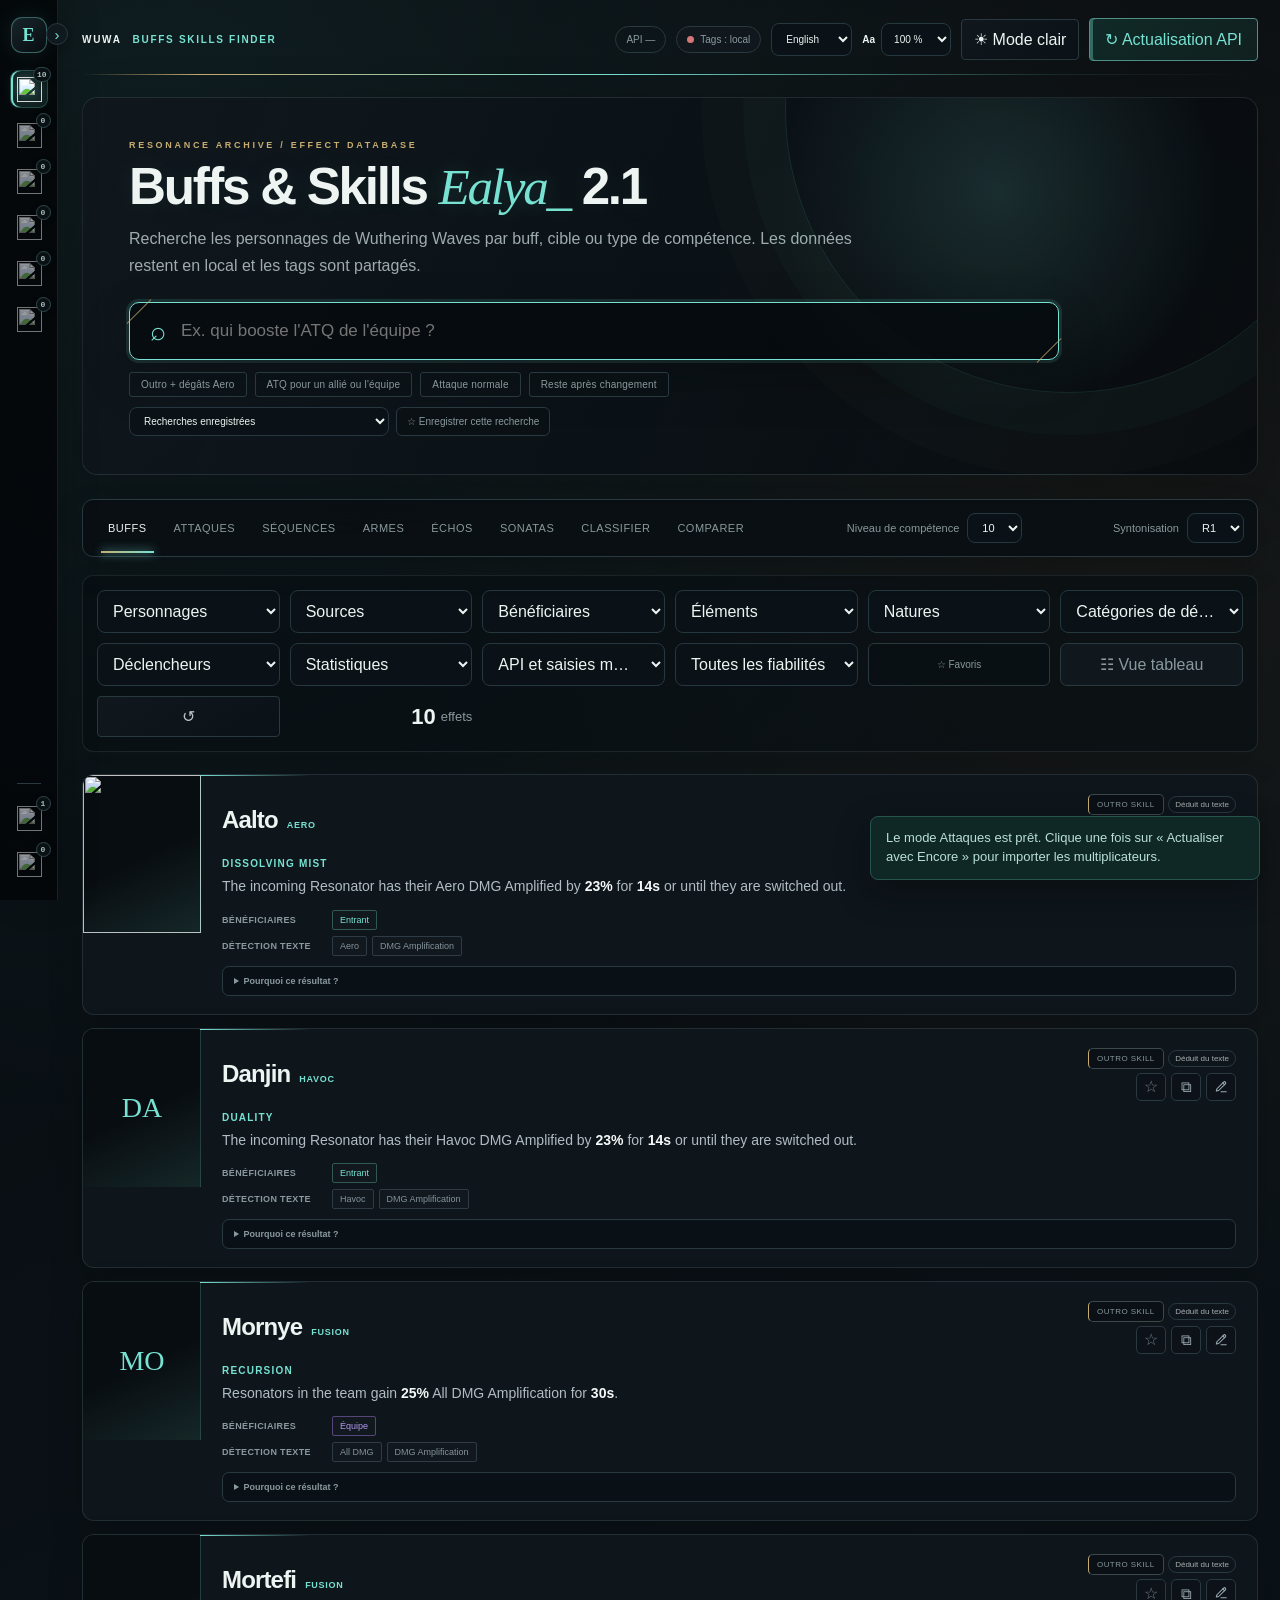
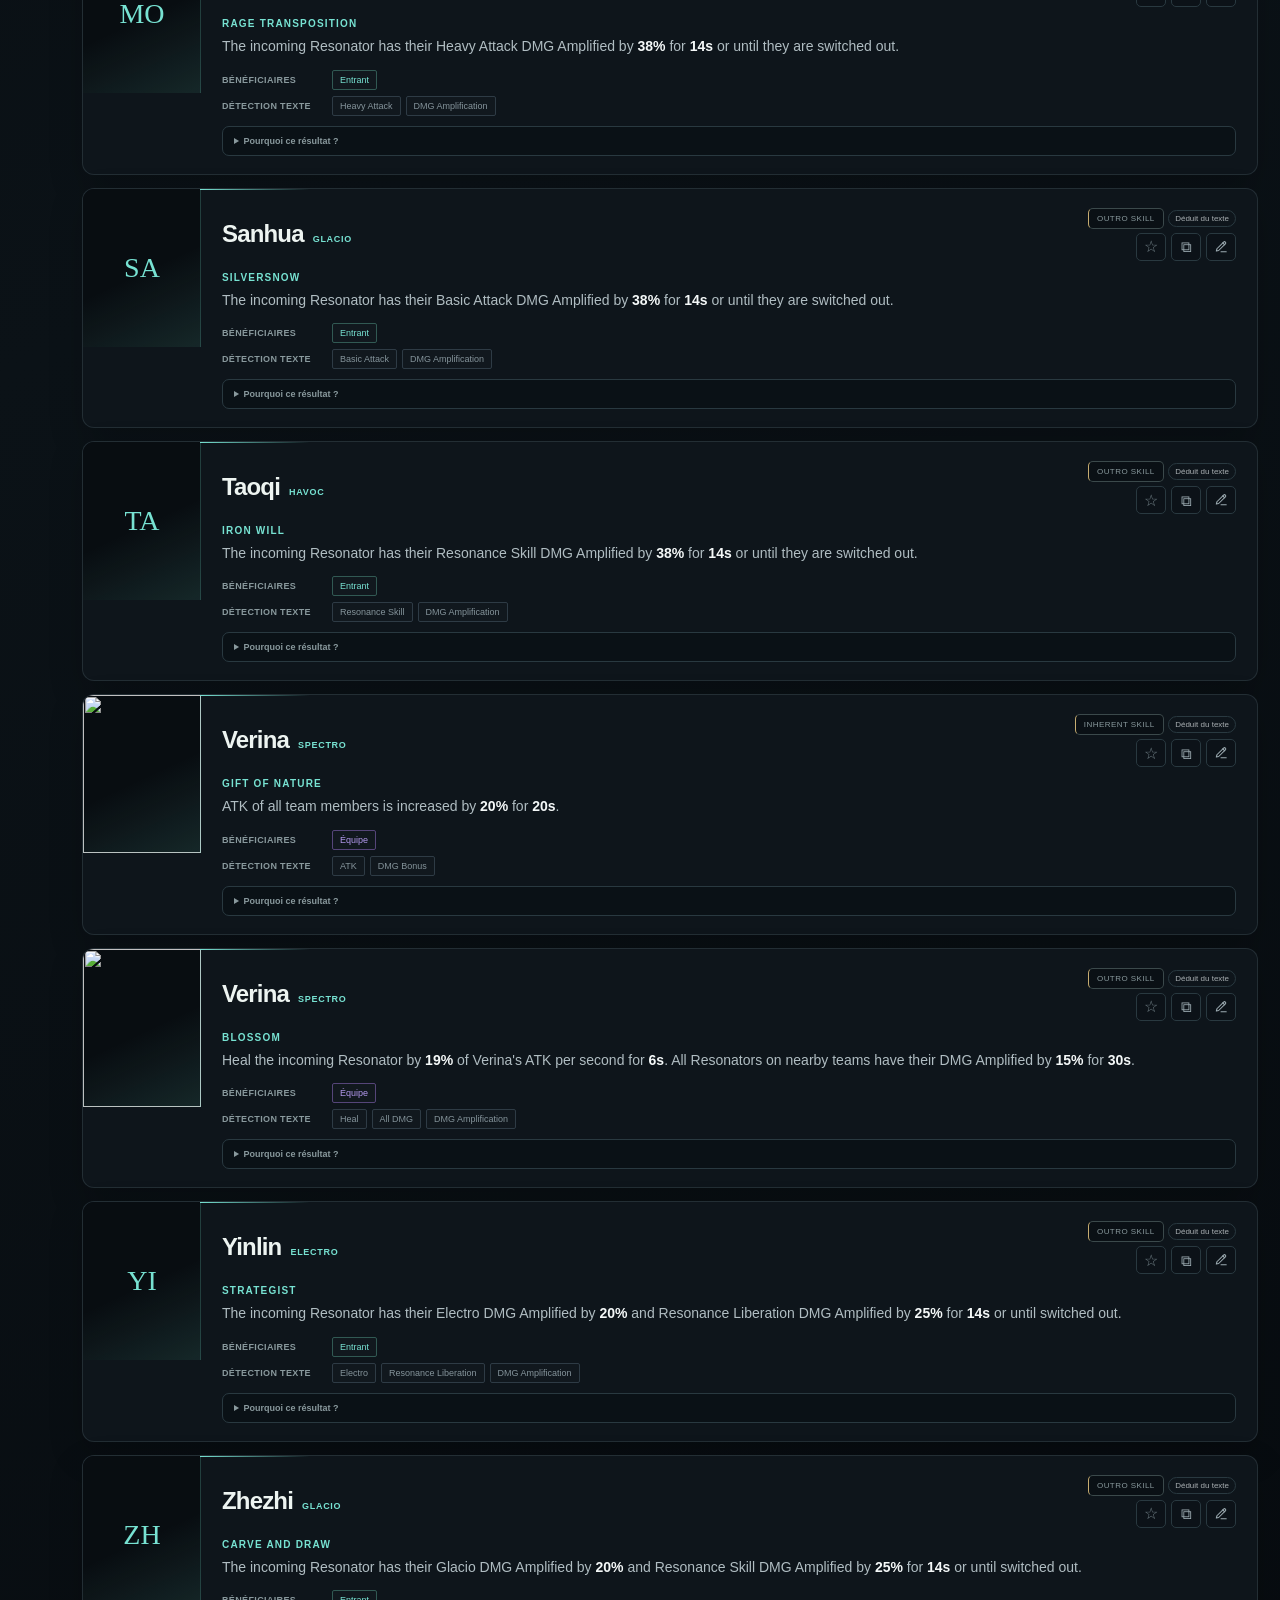
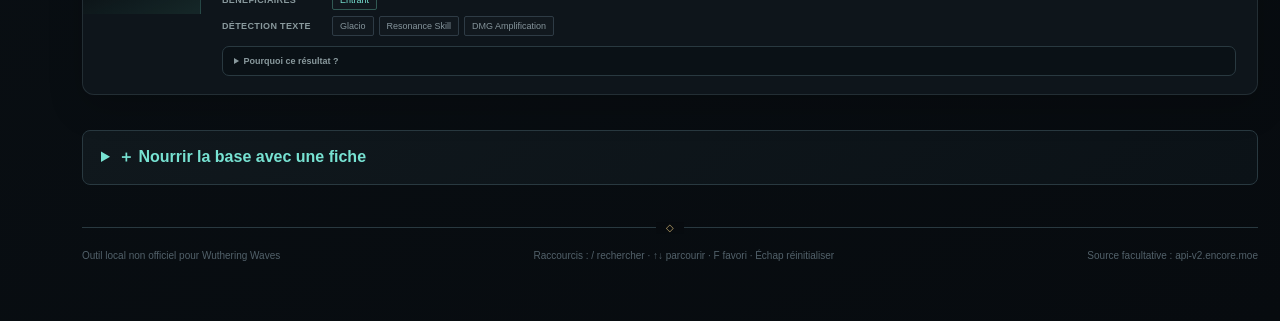
==== skills.html @ 41d5695d "Add files via upload" ====
<!doctype html>
<html lang="fr">
<head>
  <meta charset="utf-8">
  <meta name="viewport" content="width=device-width,initial-scale=1">
  <title>WuWa Buff Skill Finder — Ealya_ 2.1</title>
  <style>
    :root{color-scheme:dark;--bg:#070b0f;--panel:#10181d;--panel-2:#0b1217;--line:#293940;--text:#edf4f1;--muted:#89999d;--cyan:#77e2d2;--violet:#b399ee;--gold:#c7ad71;--glow:rgba(119,226,210,.13);--font-scale:1}
    html[data-theme="light"]{color-scheme:light;--bg:#edf1ef;--panel:#fbfcfa;--panel-2:#f2f5f3;--line:#bdcbc9;--text:#172321;--muted:#60706f;--cyan:#087b72;--violet:#6b50ad;--gold:#8c6d2f;--glow:rgba(8,123,114,.09)}
    *{box-sizing:border-box}
    body{position:relative;min-height:100vh;margin:0;background:
      radial-gradient(circle at 12% 4%,rgba(53,111,108,.18),transparent 28%),
      radial-gradient(circle at 88% 16%,rgba(160,130,73,.09),transparent 24%),
      linear-gradient(155deg,var(--bg) 0%,var(--panel-2) 48%,var(--bg) 100%);color:var(--text);font-family:"Segoe UI",Arial,sans-serif}
    body::before{content:"";position:fixed;z-index:-1;inset:0;pointer-events:none;opacity:.3;background-image:linear-gradient(115deg,transparent 0 49.75%,rgba(119,226,210,.055) 50%,transparent 50.25%),linear-gradient(25deg,transparent 0 49.8%,rgba(199,173,113,.035) 50%,transparent 50.2%);background-size:190px 190px,260px 260px}
    button,input,select,textarea{font:inherit}
    button{cursor:pointer}
    .page{width:min(1220px,calc(100% - 32px));margin:auto;padding:24px 0 60px}
    header{position:relative;display:flex;align-items:center;justify-content:space-between;gap:20px;margin-bottom:52px;padding:10px 0 17px}
    header::after{content:"";position:absolute;left:0;right:0;bottom:0;height:1px;background:linear-gradient(90deg,transparent,var(--gold) 10%,var(--cyan) 45%,rgba(119,226,210,.12) 82%,transparent)}
    .logo{display:flex;align-items:center;gap:11px;font-size:calc(12px * var(--font-scale));font-weight:800;letter-spacing:.17em;text-transform:uppercase}.logo::before{content:"◇";display:grid;place-items:center;width:29px;height:29px;border:1px solid var(--gold);border-radius:50%;color:var(--gold);font-size:calc(18px * var(--font-scale));box-shadow:inset 0 0 0 4px var(--bg),0 0 18px rgba(199,173,113,.15)}.logo span{color:var(--cyan)}
    .header-actions{display:flex;align-items:center;gap:10px}
    .cloud-status{display:inline-flex;align-items:center;gap:6px;border:1px solid var(--line);border-radius:16px;background:var(--panel);color:var(--muted);padding:7px 10px;font-size:calc(10px * var(--font-scale));white-space:nowrap}
    .cloud-status::before{content:"";width:7px;height:7px;border-radius:50%;background:#cfb55f}
    .cloud-status[data-state="online"]{color:var(--cyan);border-color:#39746e}
    .cloud-status[data-state="online"]::before{background:var(--cyan)}
    .cloud-status[data-state="offline"]::before{background:#d47777}
    .api-version{display:inline-flex;align-items:center;border:1px solid var(--line);border-radius:16px;color:var(--muted);padding:7px 10px;font-size:calc(10px * var(--font-scale));white-space:nowrap}
    .new-badge{display:inline-flex;margin-left:7px;border:1px solid #6d6034;border-radius:12px;color:#cfb55f;padding:3px 6px;font:700 calc(8px * var(--font-scale)) Segoe UI,Arial,sans-serif;text-transform:uppercase;vertical-align:middle}
    .language-control{display:flex;align-items:center;gap:7px;color:var(--muted);font-size:calc(10px * var(--font-scale))}
    .language-control select{width:auto;padding:9px 10px}
    .font-size-control{display:flex;align-items:center;gap:6px;color:var(--muted);font-size:calc(10px * var(--font-scale));white-space:nowrap}
    .font-size-control::before{content:"Aa";color:var(--text);font-weight:700}
    .font-size-control select{width:auto;min-width:70px;padding:9px 8px}
    .api-button,.main-button{border:1px solid #4f8f88;background:linear-gradient(135deg,#102a27,#10201f);color:var(--cyan);padding:11px 15px;border-radius:4px;box-shadow:inset 3px 0 0 rgba(119,226,210,.35)}
    .theme-button{border:1px solid var(--line);background:linear-gradient(145deg,var(--panel),var(--panel-2));color:var(--text);padding:10px 12px;border-radius:4px}
    .api-button:disabled{opacity:.55;cursor:wait}
    .hero{position:relative;text-align:center;max-width:900px;margin:0 auto 44px;padding:15px 0 0}.hero::before{content:"RESONANCE ARCHIVE  /  EFFECT DATABASE";display:block;color:var(--gold);font-size:calc(9px * var(--font-scale));font-weight:700;letter-spacing:.3em;margin-bottom:14px}
    h1{font:400 clamp(40px,6vw,70px)/1.03 Georgia,"Times New Roman",serif;letter-spacing:-.035em;margin:0 0 18px;text-shadow:0 0 28px rgba(119,226,210,.08)}
    h1 em{color:var(--cyan);font-weight:400;text-shadow:0 0 22px rgba(119,226,210,.2)}
    .hero p{color:var(--muted);line-height:1.7}
    .search{position:relative;display:flex;align-items:center;background:linear-gradient(110deg,var(--panel),var(--panel-2));border:1px solid #3b5055;border-radius:9px;padding:0 20px;height:66px;margin-top:28px;box-shadow:0 18px 48px rgba(0,0,0,.22),inset 0 1px 0 rgba(255,255,255,.025)}
    .search::before,.search::after{content:"";position:absolute;width:34px;height:1px;background:var(--gold);opacity:.8}.search::before{left:-8px;top:8px;transform:rotate(-45deg)}.search::after{right:-8px;bottom:8px;transform:rotate(-45deg)}
    .search:focus-within{border-color:var(--cyan);box-shadow:0 18px 48px rgba(0,0,0,.22),0 0 0 3px var(--glow)}
    .search span{font-size:calc(27px * var(--font-scale));color:var(--cyan);margin-right:13px}
    .search input{width:100%;border:0;outline:0;background:transparent;color:var(--text);font-size:calc(17px * var(--font-scale))}
    .examples{display:flex;justify-content:center;gap:8px;flex-wrap:wrap;margin-top:12px}
    .examples button{border:1px solid var(--line);background:rgba(12,19,23,.48);color:var(--muted);padding:6px 11px;border-radius:3px;font-size:calc(10px * var(--font-scale));letter-spacing:.02em}
    .examples button:hover{color:var(--cyan);border-color:var(--cyan)}
    .message{position:fixed;z-index:80;right:20px;bottom:20px;width:min(390px,calc(100% - 40px));padding:12px 15px;background:#102825;border:1px solid #27534f;border-radius:8px;color:#b9ded9;font-size:calc(13px * var(--font-scale));line-height:1.45;box-shadow:0 12px 35px rgba(0,0,0,.32);opacity:0;visibility:hidden;pointer-events:none;transform:translateY(12px);transition:opacity .2s ease,transform .2s ease,visibility .2s}
    .message.visible{opacity:1;visibility:visible;transform:translateY(0)}
    .modes{display:flex;align-items:center;justify-content:space-between;gap:14px;margin:0 0 18px;padding:0 10px;border:1px solid var(--line);border-radius:8px;background:linear-gradient(100deg,var(--panel),var(--panel-2));box-shadow:0 8px 24px rgba(0,0,0,.12)}
    .mode-buttons{display:flex;gap:3px;flex-wrap:wrap}.mode-buttons button{position:relative;border:0;background:transparent;color:var(--muted);padding:14px 12px;font-size:calc(11px * var(--font-scale));text-transform:uppercase;letter-spacing:.045em}.mode-buttons button::after{content:"";position:absolute;left:20%;right:20%;bottom:-1px;height:2px;background:transparent}
    .mode-buttons button.active{color:var(--text)}.mode-buttons button.active::after{left:8%;right:8%;background:linear-gradient(90deg,var(--gold),var(--cyan));box-shadow:0 0 10px var(--cyan)}
    .level-control{display:flex;align-items:center;gap:8px;color:var(--muted);font-size:calc(11px * var(--font-scale))}.level-control select{width:auto;padding:7px 10px}
    .controls{display:grid;grid-template-columns:repeat(auto-fit,minmax(175px,1fr));gap:10px;margin-bottom:22px}.controls>*{min-width:0}
    .controls.classification-controls{grid-template-columns:minmax(260px,1fr) auto auto}
    select,.field{width:100%;border:1px solid var(--line);background:linear-gradient(145deg,var(--panel),var(--panel-2));color:var(--text);padding:11px;border-radius:5px;outline:none}select{color-scheme:dark;text-overflow:ellipsis}select option,select optgroup{background:#10181d;color:#edf4f1}select:focus,.field:focus{border-color:#4f8f88;box-shadow:0 0 0 2px var(--glow)}
    .count{display:flex;align-items:center;justify-content:flex-end;color:var(--muted);font-size:calc(13px * var(--font-scale));white-space:nowrap}
    .count strong{font-size:calc(22px * var(--font-scale));color:var(--text);margin-right:5px}
    .results{display:grid;gap:10px}
    .card{position:relative;display:grid;grid-template-columns:105px 1fr;background:linear-gradient(115deg,var(--panel),var(--panel-2));border:1px solid var(--line);border-radius:9px;min-height:145px;overflow:hidden;box-shadow:0 10px 30px rgba(0,0,0,.13);transition:border-color .18s ease,transform .18s ease,box-shadow .18s ease}.card::before{content:"";position:absolute;z-index:2;left:104px;top:0;width:72px;height:1px;background:linear-gradient(90deg,var(--gold),transparent)}.card:hover{border-color:#3d555b;transform:translateY(-1px);box-shadow:0 14px 34px rgba(0,0,0,.2)}
    .portrait{position:relative;height:145px;align-self:start;background:linear-gradient(145deg,#15282c,#070b0f);display:grid;place-items:center;color:var(--cyan);font:calc(28px * var(--font-scale)) Georgia,serif}.portrait::after{content:"";position:absolute;inset:0;border-right:1px solid rgba(199,173,113,.38);background:linear-gradient(135deg,transparent 65%,rgba(119,226,210,.08));pointer-events:none}
    .portrait img{width:100%;height:100%;object-fit:cover;object-position:center top}
    .card-body{padding:17px 20px}
    .topline{display:flex;align-items:center;justify-content:space-between;gap:12px}
    .name{font:calc(24px * var(--font-scale)) Georgia,"Times New Roman",serif;letter-spacing:-.01em}.element{color:var(--cyan);font-size:calc(9px * var(--font-scale));font-weight:700;letter-spacing:.08em;text-transform:uppercase;margin-left:9px}
    .source{border:1px solid #3b494b;border-left-color:var(--gold);color:var(--muted);padding:5px 8px;font-size:calc(8px * var(--font-scale));letter-spacing:.055em;text-transform:uppercase;background:rgba(199,173,113,.035)}
    .card-actions{display:flex;flex-direction:column;align-items:flex-end;gap:6px}
    .card-icon-actions{display:flex;gap:5px}
    .copy-description{width:30px;height:28px;display:grid;place-items:center;border:1px solid var(--line);border-radius:5px;background:#0c1218;color:#9cabb1;font-size:calc(15px * var(--font-scale));line-height:1;padding:0}
    .copy-description:hover{color:var(--cyan);border-color:var(--cyan)}
    .copy-description.copied{color:#07110f;background:var(--cyan);border-color:var(--cyan);font-size:calc(12px * var(--font-scale));font-weight:700}
    .tag-description{width:30px;height:28px;display:grid;place-items:center;border:1px solid var(--line);border-radius:5px;background:#0c1218;color:#9cabb1;font-size:calc(14px * var(--font-scale));line-height:1;padding:0}
    .tag-description:hover,.tag-description.has-tags{color:var(--violet);border-color:var(--violet)}
    .tag-description svg{width:14px;height:14px;fill:none;stroke:currentColor;stroke-width:1.8;stroke-linecap:round;stroke-linejoin:round}
    .skill{color:var(--cyan);font-size:calc(10px * var(--font-scale));font-weight:700;text-transform:uppercase;letter-spacing:.12em;margin:14px 0 6px}
    .description{color:#b0bdc2;font-size:calc(14px * var(--font-scale));line-height:1.6;margin:0;white-space:pre-line}
    .description .desc-value{color:#f4f8f8;font-weight:750}
    .long-description{margin:10px 0 0;border:0;background:#0c1218}
    .long-description summary{padding:10px 12px;color:var(--cyan);font-size:calc(10px * var(--font-scale));font-weight:600;border:1px solid #26333d}
    .long-description[open] summary{border-bottom:0}
    .long-description .description{padding:12px;border:1px solid #26333d;border-top:0}
    .tags{display:flex;gap:5px;flex-wrap:wrap;margin-top:12px}
    .tags span,.tags button{border:1px solid #2e3b45;border-radius:2px;background:rgba(255,255,255,.012);color:#85949b;padding:4px 7px;font-size:calc(9px * var(--font-scale))}
    .tags button:hover{color:var(--cyan);border-color:var(--cyan)}
    .tags .team{color:var(--violet);border-color:#554579}.tags .next{color:var(--cyan);border-color:#315953}
    .tags .manual-tag{color:var(--violet);border-color:#66528e;background:rgba(173,145,255,.06)}
    .tags .suggested-tag{color:#cfb55f;border-color:#6d6034;background:rgba(207,181,95,.06)}
    .tags .verified-tag{color:var(--cyan);border-color:#39746e}
    .tag-lines{display:grid;gap:6px;margin-top:12px}.tag-line{display:flex;align-items:flex-start;gap:8px;flex-wrap:wrap}.tag-line-label{min-width:102px;color:var(--muted);font-size:calc(9px * var(--font-scale));font-weight:700;text-transform:uppercase;letter-spacing:.04em;padding-top:5px}.tag-line .tags{margin-top:0}
    .tag-line.api .tags span,.tag-line.api .tags button{color:var(--cyan);border-color:#315953}.tag-line.manual .tags span,.tag-line.manual .tags button{color:var(--violet);border-color:#66528e;background:rgba(173,145,255,.06)}
    .attack-api-details{margin:12px 0 0;border:1px solid var(--line);border-radius:6px;background:#0c1218;overflow:hidden}.attack-api-details summary{padding:9px 11px;font-size:calc(10px * var(--font-scale));color:var(--cyan)}
    .attack-api-grid{display:grid;grid-template-columns:repeat(auto-fit,minmax(175px,1fr));gap:6px;padding:9px}.attack-api-row{border:1px solid var(--line);padding:8px;font-size:calc(9px * var(--font-scale));color:var(--muted)}.attack-api-row strong{display:block;color:var(--text);font-size:calc(10px * var(--font-scale));margin-bottom:4px}.attack-api-row span{display:block;line-height:1.45}
    .multipliers{display:grid;grid-template-columns:repeat(auto-fit,minmax(205px,1fr));gap:6px;margin-top:12px}
    .multiplier{display:flex;justify-content:space-between;gap:12px;background:#0c1218;border:1px solid #26333d;padding:7px 9px;font-size:calc(10px * var(--font-scale));color:#84939a}
    .multiplier strong{color:#d8e5e5;font-family:Consolas,monospace;font-weight:500;white-space:nowrap}
    .compare-selects{display:grid;grid-template-columns:1fr auto 1fr;align-items:center;gap:12px;margin-bottom:18px}
    .versus{color:var(--cyan);font:calc(18px * var(--font-scale)) Georgia,serif}
    .comparison{display:grid;grid-template-columns:1fr 1fr;gap:12px}
    .fighter{position:relative;border:1px solid var(--line);border-radius:9px;background:linear-gradient(145deg,var(--panel),var(--panel-2));padding:18px;box-shadow:0 12px 34px rgba(0,0,0,.14)}.fighter::before{content:"";position:absolute;left:18px;top:-1px;width:76px;height:1px;background:linear-gradient(90deg,var(--gold),var(--cyan))}.fighter h2{font:calc(26px * var(--font-scale)) Georgia,serif;margin:0 0 15px}
    .skill-table{border-top:1px solid var(--line);padding:13px 0}.skill-table h3{color:var(--cyan);font-size:calc(11px * var(--font-scale));text-transform:uppercase;margin:0 0 9px}
    .compare-note{color:var(--muted);font-size:calc(11px * var(--font-scale));margin:0 0 18px}
    .compare-tools{display:flex;align-items:center;justify-content:space-between;gap:12px;margin:0 0 16px;padding:10px;border:1px solid var(--line);border-radius:8px;background:#0c1218}
    .compare-tabs{display:flex;gap:5px}.compare-tabs button{border:1px solid transparent;background:transparent;color:var(--muted);padding:8px 11px;border-radius:5px;font-size:calc(11px * var(--font-scale))}
    .compare-tabs button.active{color:var(--cyan);border-color:#36534f;background:#10211f}
    .compare-setting{display:flex;align-items:center;gap:8px;color:var(--muted);font-size:calc(10px * var(--font-scale))}.compare-setting input,.compare-setting select{width:auto;min-width:68px;padding:7px;background:var(--panel);border:1px solid var(--line);border-radius:4px;color:var(--text)}
    .skill-title-line{display:flex;justify-content:space-between;align-items:center;gap:8px}
    .skill-total{color:var(--text);font:600 calc(11px * var(--font-scale)) Consolas,monospace;white-space:nowrap}
    .total-box{margin-top:14px;padding:14px;border:1px solid #36534f;border-radius:7px;background:#10211f;display:flex;justify-content:space-between;align-items:end;gap:12px}
    .total-box span{color:var(--muted);font-size:calc(10px * var(--font-scale))}.total-box strong{display:block;color:var(--cyan);font:calc(28px * var(--font-scale)) Georgia,serif;margin-top:3px}
    .rotation-sequence{display:grid;gap:7px;margin-bottom:12px}.rotation-sequence-head{display:flex;align-items:center;justify-content:space-between;gap:12px;padding:11px 12px;border:1px solid #36534f;border-radius:8px;background:#10211f}.rotation-sequence-head strong{font-size:calc(12px * var(--font-scale))}.rotation-sequence-head small{display:block;color:var(--muted);font-size:calc(9px * var(--font-scale));margin-top:3px}
    .rotation-clear{border:1px solid var(--line);border-radius:5px;background:transparent;color:var(--muted);padding:6px 9px;font-size:calc(9px * var(--font-scale))}.rotation-clear:hover{color:var(--text);border-color:var(--muted)}.rotation-clear:disabled{opacity:.4;cursor:not-allowed}
    .rotation-empty{margin:0;padding:16px;border:1px dashed var(--line);border-radius:7px;color:var(--muted);font-size:calc(10px * var(--font-scale));line-height:1.5;text-align:center}
    .rotation-action{display:grid;grid-template-columns:30px minmax(0,1fr) auto;align-items:center;gap:10px;padding:9px 10px;border:1px solid var(--line);border-radius:7px;background:#0c1218}.rotation-index{display:grid;place-items:center;width:27px;height:27px;border-radius:50%;background:#10211f;color:var(--cyan);font:600 calc(10px * var(--font-scale)) Consolas,monospace}.rotation-action-name{font-size:calc(11px * var(--font-scale));color:var(--text)}.rotation-action-meta{display:block;color:var(--muted);font-size:calc(9px * var(--font-scale));margin-top:4px;line-height:1.4}
    .rotation-action-buttons{display:flex;gap:4px}.rotation-action-buttons button{width:28px;height:28px;border:1px solid var(--line);border-radius:5px;background:#151e26;color:var(--muted);font-size:calc(12px * var(--font-scale))}.rotation-action-buttons button:hover{color:var(--cyan);border-color:#39746e}.rotation-action-buttons button:disabled{opacity:.3;cursor:not-allowed}
    details.rotation-picker{margin:0;border:1px solid var(--line);border-radius:7px;background:#0c1218;overflow:hidden}.rotation-picker>summary{padding:11px 12px;color:var(--cyan);font-size:calc(10px * var(--font-scale))}.rotation-picker-body{display:grid;gap:6px;padding:8px;border-top:1px solid var(--line)}
    details.rotation-skill{margin:0;border:1px solid var(--line);border-radius:6px;background:var(--panel);overflow:hidden}.rotation-skill summary{display:flex;justify-content:space-between;gap:10px;padding:9px 10px;color:var(--text);font-size:calc(9px * var(--font-scale))}.rotation-skill summary span{color:var(--muted);white-space:nowrap}.rotation-options{display:grid;border-top:1px solid var(--line)}.rotation-add{display:flex;justify-content:space-between;align-items:center;gap:10px;border:0;border-top:1px solid var(--line);background:transparent;color:var(--text);padding:9px 10px;text-align:left;font-size:calc(10px * var(--font-scale))}.rotation-add:first-child{border-top:0}.rotation-add:hover{background:rgba(87,215,199,.06);color:var(--cyan)}.rotation-add small{color:var(--muted);font-size:calc(9px * var(--font-scale));white-space:nowrap}
    .buff-metric{border-top:1px solid var(--line);padding:11px 0}.buff-metric:first-of-type{border-top:0}
    .buff-metric-head{display:flex;justify-content:space-between;gap:10px}.buff-metric-head strong{color:var(--cyan);font-size:calc(12px * var(--font-scale))}.buff-metric-head span{font:600 calc(13px * var(--font-scale)) Consolas,monospace}
    .uptime{height:3px;background:#26313a;margin-top:8px}.uptime i{display:block;height:100%;background:var(--violet)}
    .buff-metric small{display:block;color:var(--muted);font-size:calc(9px * var(--font-scale));margin-top:6px}
    .estimate-warning{grid-column:1/-1;border:1px solid #4f472d;background:#1a1810;color:#bdb38a;padding:11px;font-size:calc(10px * var(--font-scale));line-height:1.5}
    .damage-profile{display:grid;grid-template-columns:repeat(4,1fr);gap:7px;margin-bottom:14px}.damage-profile label{font-size:calc(9px * var(--font-scale))}.damage-profile input{width:100%;margin-top:4px;padding:7px;background:#0b1117;border:1px solid var(--line);border-radius:4px;color:var(--text)}
    .equipment-grid{display:grid;grid-template-columns:repeat(2,1fr);gap:7px;margin-bottom:12px}.equipment-grid select{margin-top:4px;padding:7px;font-size:calc(10px * var(--font-scale))}
    .damage-result-row{display:flex;justify-content:space-between;gap:12px;padding:8px 0;border-top:1px solid var(--line);font-size:calc(10px * var(--font-scale))}.damage-result-row span{color:var(--muted)}.damage-result-row strong{font-family:Consolas,monospace;color:var(--text)}
    .empty{text-align:center;padding:70px 20px;border:1px dashed var(--line);color:var(--muted)}
    .classification-dashboard{display:grid;grid-template-columns:minmax(220px,1fr) auto auto;align-items:center;gap:12px;border:1px solid var(--line);border-radius:9px;background:linear-gradient(120deg,var(--panel),var(--panel-2));padding:14px;margin-bottom:12px;box-shadow:inset 3px 0 0 rgba(199,173,113,.34)}
    .classification-progress strong{display:block;font-size:calc(14px * var(--font-scale))}.classification-progress small{color:var(--muted)}
    .progress-track{display:block;height:5px;background:#26313a;border-radius:8px;overflow:hidden;margin-top:8px}.progress-track i{display:block;height:100%;background:var(--cyan)}
    .classification-dashboard select{width:auto;min-width:150px}
    .classification-list{display:grid;gap:7px}
    .classification-section-title{display:flex;align-items:center;justify-content:space-between;gap:12px;margin:20px 2px 8px}
    .classification-section-title h3{margin:0;font-size:calc(12px * var(--font-scale));text-transform:uppercase;letter-spacing:.08em;color:var(--cyan)}
    .classification-section-title span{color:var(--muted);font-size:calc(10px * var(--font-scale))}
    .classification-head,.classification-row{display:grid;grid-template-columns:minmax(170px,1.25fr) minmax(120px,.8fr) minmax(170px,1.15fr) minmax(170px,1.15fr) 92px 92px;align-items:center;gap:12px}
    .classification-head{padding:7px 14px;color:var(--muted);font-size:calc(9px * var(--font-scale));text-transform:uppercase;letter-spacing:.07em}
    .classification-row{border:1px solid var(--line);border-radius:8px;background:linear-gradient(120deg,var(--panel),var(--panel-2));padding:12px 14px}
    .classification-row h3{font:calc(17px * var(--font-scale)) Georgia,serif;margin:0}.classification-row small{display:block;color:var(--muted);margin-top:4px}
    .classification-tags{display:flex;flex-wrap:wrap;gap:4px}.classification-tags span{border:1px solid #66528e;color:var(--violet);padding:4px 6px;font-size:calc(8px * var(--font-scale))}
    .classification-tags.auto span{color:var(--muted);border-color:var(--line)}
    .classification-row .tag-description{width:auto;padding:0 10px;font-size:calc(10px * var(--font-scale));display:flex;align-items:center;justify-content:center;gap:6px}
    .classification-status{display:inline-flex;justify-content:center;border:1px solid var(--line);border-radius:15px;padding:5px 7px;font-size:calc(8px * var(--font-scale));text-transform:uppercase}
    .classification-status.verified{color:var(--cyan);border-color:#39746e}.classification-status.suggested{color:#cfb55f;border-color:#6d6034}.classification-status.partial{color:var(--violet);border-color:#66528e}
    .tag-modal{position:fixed;z-index:50;inset:0;background:rgba(2,7,10,.76);display:grid;place-items:center;padding:20px}
    .tag-modal[hidden]{display:none}
    .tag-dialog{width:min(720px,100%);max-height:min(820px,calc(100vh - 40px));overflow:auto;border:1px solid #3c5458;border-radius:10px;background:linear-gradient(145deg,var(--panel),var(--panel-2));box-shadow:0 24px 80px rgba(0,0,0,.45),0 0 0 1px rgba(199,173,113,.08)}
    .tag-dialog-header{display:flex;justify-content:space-between;align-items:flex-start;gap:14px;padding:20px;border-bottom:1px solid var(--line);margin:0}
    .tag-dialog-header h2{font:calc(25px * var(--font-scale)) Georgia,serif;margin:0}.tag-dialog-header p{color:var(--muted);font-size:calc(11px * var(--font-scale));margin:5px 0 0}
    .tag-close{border:1px solid var(--line);border-radius:5px;background:transparent;color:var(--text);width:32px;height:32px}
    .tag-form{padding:20px;display:grid;gap:18px}
    .tag-target select,.tag-custom input{margin-top:7px}
    .tag-group h3{color:var(--cyan);font-size:calc(11px * var(--font-scale));text-transform:uppercase;letter-spacing:.08em;margin:0 0 4px}
    .tag-group-note{color:var(--muted);font-size:calc(10px * var(--font-scale));line-height:1.45;margin:0 0 9px}
    .tag-options{display:flex;flex-wrap:wrap;gap:7px}
    .tag-option{position:relative}.tag-option input{position:absolute;opacity:0;pointer-events:none}
    .tag-option span{display:block;border:1px solid var(--line);border-radius:18px;color:var(--muted);padding:7px 10px;font-size:calc(10px * var(--font-scale));cursor:pointer}
    .tag-option input:checked + span{color:var(--violet);border-color:var(--violet);background:rgba(173,145,255,.1)}
    .verified-check{display:flex;align-items:center;gap:9px;color:var(--text);font-size:calc(12px * var(--font-scale))}.verified-check input{accent-color:var(--cyan)}
    .tag-form-actions{display:flex;justify-content:flex-end;gap:8px;border-top:1px solid var(--line);padding-top:16px}
    .effect-grid{display:grid;grid-template-columns:repeat(3,1fr);gap:9px}.effect-grid .wide{grid-column:1/-1}.effect-grid input,.effect-grid select{margin-top:5px}
    details{margin-top:35px;border:1px solid var(--line);border-radius:8px;background:linear-gradient(145deg,var(--panel),var(--panel-2));overflow:hidden}
    summary{padding:16px 18px;cursor:pointer;color:var(--cyan);font-weight:600}
    .editor{border-top:1px solid var(--line);padding:20px;display:grid;grid-template-columns:1fr 1fr;gap:14px}
    label{color:var(--muted);font-size:calc(11px * var(--font-scale))}label span{display:block;margin-bottom:6px}
    textarea{min-height:95px;resize:vertical}.wide{grid-column:1/-1}
    .editor-actions{grid-column:1/-1;display:flex;gap:8px;flex-wrap:wrap}
    .soft-button{border:1px solid var(--line);background:linear-gradient(145deg,var(--panel),var(--panel-2));color:#b7c2c6;padding:10px 13px;border-radius:4px}.soft-button:hover,.theme-button:hover{border-color:#52686c;color:var(--cyan)}
    footer{position:relative;margin-top:42px;padding-top:22px;border-top:1px solid var(--line);color:#52616a;font-size:calc(10px * var(--font-scale));display:flex;justify-content:space-between}footer::before{content:"◇";position:absolute;left:50%;top:0;transform:translate(-50%,-52%);padding:0 10px;background:var(--bg);color:var(--gold)}
    html[data-theme="light"] .api-button,html[data-theme="light"] .main-button{background:#e2f4f1}
    html[data-theme="light"] select{color-scheme:light}
    html[data-theme="light"] select option,html[data-theme="light"] select optgroup{background:#fbfcfa;color:#172321}
    html[data-theme="light"] .examples button{background:rgba(255,255,255,.55)}
    html[data-theme="light"] .message{background:#e4f4f1;border-color:#9cc8c2;color:#285b56}
    html[data-theme="light"] .card{border-color:#cbd5da;box-shadow:0 2px 8px rgba(30,52,60,.06)}
    html[data-theme="light"] .portrait{background:linear-gradient(145deg,#dce8eb,#f7f9fa)}
    html[data-theme="light"] .description{color:#34464e}
    html[data-theme="light"] .description .desc-value,
    html[data-theme="light"] .multiplier strong{color:#102a30}
    html[data-theme="light"] .copy-description{color:#53676f}
    html[data-theme="light"] .tag-description{background:#f5f8f9}
    html[data-theme="light"] .tag-modal{background:rgba(49,63,70,.42)}
    html[data-theme="light"] .tag-dialog{box-shadow:0 24px 70px rgba(29,44,50,.22)}
    html[data-theme="light"] .progress-track{background:#d7e1e4}
    html[data-theme="light"] .copy-description,
    html[data-theme="light"] .long-description,
    html[data-theme="light"] .multiplier,
    html[data-theme="light"] .compare-tools,
    html[data-theme="light"] .rotation-action,
    html[data-theme="light"] details.rotation-picker{background:#f5f8f9}
    html[data-theme="light"] .long-description summary,
    html[data-theme="light"] .long-description .description,
    html[data-theme="light"] .tags span,html[data-theme="light"] .tags button,
    html[data-theme="light"] .multiplier{border-color:#c8d3d7}
    html[data-theme="light"] .total-box{background:#e9f5f3;border-color:#9dc9c3}
    html[data-theme="light"] .rotation-sequence-head,html[data-theme="light"] .rotation-index{background:#e9f5f3;border-color:#9dc9c3}
    html[data-theme="light"] .rotation-action-buttons button{background:#edf2f4}
    html[data-theme="light"] .estimate-warning{background:#fff8df;border-color:#d4c074;color:#6b5c29}
    html[data-theme="light"] .soft-button{background:#edf2f4;color:#33454d}
    /* Tethys-inspired presentation layer: visual shell only, data model unchanged. */
    .side-rail{position:fixed;z-index:40;left:0;top:0;bottom:0;width:58px;display:flex;flex-direction:column;align-items:center;gap:8px;padding:17px 8px;background:rgba(5,8,11,.96);border-right:1px solid rgba(123,150,157,.18);box-shadow:10px 0 32px rgba(0,0,0,.18)}
    .rail-mark{display:grid;place-items:center;width:36px;height:36px;margin-bottom:17px;border:1px solid rgba(119,226,210,.38);border-radius:11px;background:linear-gradient(145deg,#17242a,#090e12);color:var(--cyan);font:700 calc(18px * var(--font-scale)) Georgia,serif;box-shadow:0 0 22px rgba(119,226,210,.1)}
    .rail-button{position:relative;display:grid;place-items:center;width:38px;height:38px;border:1px solid transparent;border-radius:9px;background:transparent;color:#738187;font-size:calc(13px * var(--font-scale));font-weight:700;transition:.18s ease}
    .rail-button img{width:25px;height:25px;object-fit:contain;opacity:.68;filter:saturate(.68) brightness(.88);transition:opacity .18s ease,filter .18s ease,transform .18s ease}
    .rail-button:hover{color:var(--text);background:rgba(255,255,255,.045)}
    .rail-button:hover img{opacity:.96;filter:saturate(.9) brightness(1.06);transform:scale(1.05)}
    .rail-button.active{color:var(--cyan);border-color:rgba(119,226,210,.24);background:rgba(119,226,210,.09);box-shadow:inset 2px 0 0 var(--cyan)}
    .rail-button.active img{opacity:1;filter:saturate(1) brightness(1.12) drop-shadow(0 0 7px rgba(119,226,210,.38))}
    .rail-button::after{content:attr(data-label);position:absolute;left:47px;top:50%;padding:6px 8px;border:1px solid var(--line);border-radius:5px;background:#0a0f13;color:var(--text);font-size:calc(9px * var(--font-scale));font-weight:600;white-space:nowrap;opacity:0;pointer-events:none;transform:translate(5px,-50%);transition:.15s ease}
    .rail-button:hover::after{opacity:1;transform:translate(0,-50%)}
    .rail-spacer{flex:1}
    .rail-head{display:flex;align-items:center;justify-content:center;width:100%;margin-bottom:9px}
    .rail-head .rail-mark{margin:0}
    .rail-mark-full{display:none}
    .rail-toggle{position:absolute;right:-11px;top:23px;display:grid;place-items:center;width:22px;height:22px;padding:0;border:1px solid var(--line);border-radius:50%;background:#10191e;color:var(--cyan);font-size:calc(15px * var(--font-scale));line-height:1;box-shadow:0 4px 12px rgba(0,0,0,.25);transition:transform .18s ease}
    .rail-text,.rail-group-label{display:none}
    .rail-count{position:absolute;right:-4px;top:-4px;display:grid;place-items:center;min-width:15px;height:15px;padding:0 3px;border:1px solid #30484b;border-radius:8px;background:#0a1115;color:#a8bbb9;font:700 calc(8px * var(--font-scale)) Consolas,monospace;box-shadow:0 2px 6px rgba(0,0,0,.24)}
    .rail-divider{width:24px;height:1px;margin:4px 0 7px;background:var(--line)}
    .side-rail.expanded{width:196px;align-items:stretch;padding-left:10px;padding-right:10px}
    .side-rail.expanded .rail-head{justify-content:flex-start;padding-left:2px}
    .side-rail.expanded .rail-mark{width:auto;min-width:104px;padding:0 13px;justify-content:flex-start;font-size:calc(19px * var(--font-scale));letter-spacing:.025em}
    .side-rail.expanded .rail-mark-short{display:none}
    .side-rail.expanded .rail-mark-full{display:inline}
    .side-rail.expanded .rail-toggle{transform:rotate(180deg)}
    .side-rail.expanded .rail-group-label{display:block;padding:5px 9px 3px;color:#65777b;font-size:calc(8px * var(--font-scale));font-weight:700;letter-spacing:.14em;text-transform:uppercase}
    .side-rail.expanded .rail-divider{width:auto;margin-left:9px;margin-right:9px}
    .side-rail.expanded .rail-button{grid-template-columns:28px minmax(0,1fr) auto;width:100%;padding:0 9px;text-align:left}
    .side-rail.expanded .rail-text{display:block;overflow:hidden;color:#a9b8bb;font-size:calc(11px * var(--font-scale));font-weight:600;text-overflow:ellipsis;white-space:nowrap}
    .side-rail.expanded .rail-count{position:static;min-width:31px;height:22px;padding:0 6px;border-radius:11px;font-size:calc(10px * var(--font-scale));letter-spacing:-.02em}
    .side-rail.expanded .rail-button::after{display:none}
    .side-rail.expanded .rail-button.active .rail-text{color:var(--text)}
    body.rail-expanded .page{width:min(1380px,calc(100% - 242px));margin-left:max(220px,calc((100% - 1380px)/2 + 98px))}
    .page{width:min(1380px,calc(100% - 104px));margin-left:max(82px,calc((100% - 1380px)/2 + 29px));margin-right:auto;padding-top:18px}
    header{margin-bottom:22px;padding:0 0 14px}
    .logo{font-size:calc(10px * var(--font-scale))}.logo::before{display:none}
    .hero{max-width:none;margin:0 0 24px;padding:42px 46px 38px;text-align:left;overflow:hidden;border:1px solid rgba(113,137,145,.21);border-radius:15px;background:
      radial-gradient(circle at 78% 25%,rgba(119,226,210,.14),transparent 23%),
      linear-gradient(112deg,rgba(16,24,29,.98) 0%,rgba(11,17,22,.94) 56%,rgba(7,11,15,.87) 100%);box-shadow:0 20px 60px rgba(0,0,0,.22)}
    .hero::after{content:"";position:absolute;right:-8%;top:-72%;width:48%;aspect-ratio:1;border:1px solid rgba(119,226,210,.12);border-radius:50%;box-shadow:0 0 0 42px rgba(119,226,210,.018),0 0 0 84px rgba(199,173,113,.015);pointer-events:none}
    .hero::before{text-align:left;margin-bottom:11px}
    h1{font:650 clamp(34px,4vw,58px)/1.03 "Segoe UI",Arial,sans-serif;letter-spacing:-.045em;margin-bottom:11px}
    h1 em{font-family:Georgia,"Times New Roman",serif;font-weight:400}
    .hero p{max-width:760px;margin:0;color:#9eacb0}
    .search{z-index:1;max-width:930px;height:58px;margin-top:23px;border-radius:10px;background:rgba(5,10,13,.78);box-shadow:0 14px 38px rgba(0,0,0,.24)}
    .examples{position:relative;z-index:1;max-width:930px;justify-content:flex-start}
    .modes{position:sticky;z-index:30;top:8px;min-height:58px;padding:0 13px;border-radius:11px;background:rgba(9,15,19,.91);backdrop-filter:blur(14px);box-shadow:0 12px 30px rgba(0,0,0,.2)}
    .mode-buttons button{padding:18px 12px}
    .controls{padding:14px;border:1px solid rgba(113,137,145,.18);border-radius:11px;background:rgba(9,15,19,.65);box-shadow:0 12px 32px rgba(0,0,0,.12)}
    select,.field{border-color:#26383f;border-radius:8px;background:#0b1217}
    .results{gap:13px}
    .card{grid-template-columns:118px 1fr;min-height:158px;border-color:rgba(113,137,145,.21);border-radius:12px;background:#0e151b;box-shadow:0 13px 34px rgba(0,0,0,.18)}
    .card::before{left:117px;width:110px;background:linear-gradient(90deg,var(--cyan),transparent)}
    .portrait{height:158px;background:#080d11}.portrait::after{border-right-color:rgba(119,226,210,.24);background:linear-gradient(155deg,transparent 52%,rgba(119,226,210,.12))}
    .card-body{padding:18px 21px}.name{font:650 24px "Segoe UI",Arial,sans-serif;letter-spacing:-.035em}
    .source{border-radius:5px;background:#0a1015}.skill{margin-top:11px}
    .fighter{overflow:hidden;border-radius:12px;background:#0d141a}.fighter::after{content:"";position:absolute;right:-70px;top:-90px;width:200px;height:200px;border-radius:50%;background:radial-gradient(circle,rgba(119,226,210,.07),transparent 67%);pointer-events:none}
    .fighter-header{position:relative;z-index:1;display:flex;align-items:center;gap:13px;margin:-3px 0 17px}
    .fighter-avatar{width:54px;height:54px;flex:0 0 54px;overflow:hidden;border:1px solid rgba(119,226,210,.24);border-radius:10px;background:#080d11;display:grid;place-items:center;color:var(--cyan);font:700 calc(16px * var(--font-scale)) Georgia,serif}
    .fighter-avatar img{width:100%;height:100%;object-fit:cover;object-position:center top}
    .fighter-heading-copy h2{margin:0 0 4px;font:650 24px "Segoe UI",Arial,sans-serif;letter-spacing:-.035em}
    .fighter-heading-copy small{color:var(--muted);font-size:calc(9px * var(--font-scale));text-transform:uppercase;letter-spacing:.12em}
    .compare-selects{padding:12px;border:1px solid var(--line);border-radius:11px;background:#0a1015}
    .versus{display:grid;place-items:center;width:38px;height:38px;border:1px solid rgba(119,226,210,.28);border-radius:50%;background:#101b20;font:700 calc(10px * var(--font-scale)) "Segoe UI",Arial,sans-serif}
    .compare-tools{border-radius:11px;background:#0a1015}.compare-tabs button{border-radius:7px}
    .analysis-board{grid-column:1/-1;display:grid;grid-template-columns:minmax(190px,.7fr) minmax(0,1.5fr);gap:18px;padding:19px;border:1px solid rgba(113,137,145,.22);border-radius:12px;background:linear-gradient(120deg,#10171d,#090e12);box-shadow:0 18px 42px rgba(0,0,0,.18)}
    .analysis-intro h3{margin:0 0 6px;font-size:calc(15px * var(--font-scale))}.analysis-intro p{margin:0;color:var(--muted);font-size:calc(10px * var(--font-scale));line-height:1.55}
    .index-bars{display:grid;gap:10px}.index-row{display:grid;grid-template-columns:minmax(100px,160px) minmax(120px,1fr) 58px;align-items:center;gap:10px;font-size:calc(10px * var(--font-scale))}.index-row>span{overflow:hidden;text-overflow:ellipsis;white-space:nowrap}.index-track{height:22px;overflow:hidden;border-radius:5px;background:#20262a}.index-track i{display:block;height:100%;min-width:2px;border-radius:5px;background:linear-gradient(90deg,var(--cyan),#8aa7ff);box-shadow:0 0 18px rgba(119,226,210,.18)}.index-row:nth-child(2) .index-track i{background:linear-gradient(90deg,var(--violet),#d9a2c9)}.index-row strong{text-align:right;font:700 calc(11px * var(--font-scale)) Consolas,monospace}
    .damage-distribution{display:grid;gap:7px;margin:12px 0 15px;padding:12px;border:1px solid var(--line);border-radius:8px;background:#090f13}.damage-distribution-title{display:flex;justify-content:space-between;color:var(--muted);font-size:calc(9px * var(--font-scale));text-transform:uppercase;letter-spacing:.08em}.damage-slice{display:grid;grid-template-columns:minmax(110px,1fr) 2fr 45px;align-items:center;gap:8px;font-size:calc(9px * var(--font-scale))}.damage-slice-track{height:5px;border-radius:8px;background:#263139;overflow:hidden}.damage-slice-track i{display:block;height:100%;border-radius:inherit;background:var(--cyan)}.damage-slice strong{text-align:right;font-family:Consolas,monospace}
    .saved-searches{position:relative;z-index:2;display:flex;align-items:center;gap:7px;max-width:930px;margin-top:10px}.saved-searches select{max-width:260px;padding:7px 10px;font-size:calc(10px * var(--font-scale))}.saved-searches button,.favorite-filter{border:1px solid var(--line);border-radius:6px;background:rgba(10,17,21,.76);color:var(--muted);padding:8px 10px;font-size:calc(10px * var(--font-scale))}.saved-searches button:hover,.favorite-filter:hover,.favorite-filter.active{color:var(--cyan);border-color:#39746e}
    .active-filters{display:flex;align-items:center;gap:7px;flex-wrap:wrap;margin:-9px 0 17px;padding:10px 12px;border:1px solid var(--line);border-radius:9px;background:rgba(9,15,19,.58)}.active-filters[hidden]{display:none}.active-filters-label{color:var(--muted);font-size:calc(9px * var(--font-scale));text-transform:uppercase;letter-spacing:.08em}.filter-chip{border:1px solid #35504f;border-radius:14px;background:#10211f;color:#b8d6d2;padding:5px 9px;font-size:calc(9px * var(--font-scale))}.filter-chip:hover{border-color:var(--cyan);color:var(--cyan)}
    .favorite-button{width:30px;height:28px;display:grid;place-items:center;border:1px solid var(--line);border-radius:5px;background:#0c1218;color:#728187;padding:0;font-size:calc(16px * var(--font-scale))}.favorite-button:hover,.favorite-button.active{color:#e4be5c;border-color:#9a7c36}.favorite-button.active{background:rgba(228,190,92,.09)}
    .reliability-badge{display:inline-flex;align-items:center;border:1px solid var(--line);border-radius:10px;padding:3px 6px;color:var(--muted);font-size:calc(8px * var(--font-scale));white-space:nowrap}.reliability-badge.verified{color:var(--cyan);border-color:#39746e}.reliability-badge.manual{color:var(--violet);border-color:#66528e}.reliability-badge.structured{color:#c7ad71;border-color:#6d6034}.reliability-badge.inferred{color:#a8aeb1}
    .why-result,.compatibility-panel{margin:10px 0 0;border:1px solid var(--line);border-radius:7px;background:#0a1116;overflow:hidden}.why-result summary,.compatibility-panel summary{padding:9px 11px;color:var(--muted);font-size:calc(9px * var(--font-scale))}.why-result p{margin:0;padding:0 11px 11px;color:#aebcc0;font-size:calc(10px * var(--font-scale));line-height:1.55}.compatibility-list{display:grid;gap:6px;padding:9px;border-top:1px solid var(--line)}.compatibility-row{display:flex;justify-content:space-between;gap:12px;padding:8px;border:1px solid var(--line);border-radius:5px;color:var(--text);font-size:calc(10px * var(--font-scale))}.compatibility-row small{color:var(--cyan);text-align:right}.compatibility-empty{padding:10px;color:var(--muted);font-size:calc(10px * var(--font-scale))}
    .character-overview{display:grid;grid-template-columns:auto minmax(180px,.8fr) minmax(280px,1.3fr);align-items:center;gap:18px;margin-bottom:13px;padding:16px;border:1px solid rgba(113,137,145,.24);border-radius:12px;background:linear-gradient(120deg,#10181e,#0a1015);box-shadow:0 14px 32px rgba(0,0,0,.14)}.character-overview img,.character-overview-avatar{width:74px;height:74px;border-radius:10px;object-fit:cover;object-position:center top;background:#080d11}.character-overview h2{margin:0 0 5px;font-size:calc(23px * var(--font-scale))}.character-overview p{margin:0;color:var(--muted);font-size:calc(10px * var(--font-scale));line-height:1.5}.coverage-grid{display:grid;grid-template-columns:repeat(4,1fr);gap:7px}.coverage-stat{padding:9px;border:1px solid var(--line);border-radius:7px;background:#0a1116}.coverage-stat strong{display:block;color:var(--cyan);font-size:calc(16px * var(--font-scale))}.coverage-stat span{color:var(--muted);font-size:calc(8px * var(--font-scale));text-transform:uppercase;letter-spacing:.06em}
    .quick-compare{grid-column:1/-1;display:grid;grid-template-columns:1fr 1fr;gap:10px;margin-bottom:2px}.quick-compare-card{padding:14px;border:1px solid var(--line);border-radius:10px;background:#0a1116}.quick-compare-card h3{margin:0 0 10px;font-size:calc(14px * var(--font-scale))}.quick-metrics{display:grid;grid-template-columns:repeat(3,1fr);gap:6px}.quick-metric{padding:8px;border:1px solid var(--line);border-radius:6px}.quick-metric strong{display:block;color:var(--cyan);font-size:calc(16px * var(--font-scale))}.quick-metric span{color:var(--muted);font-size:calc(8px * var(--font-scale));text-transform:uppercase}
    .view-toggle{border:1px solid var(--line);border-radius:7px;background:var(--panel);color:var(--muted);padding:10px 12px;white-space:nowrap}.view-toggle:hover,.view-toggle.active{color:var(--cyan);border-color:#39746e;background:#10211f}
    .result-table-wrap,.quality-table-wrap{width:100%;overflow:auto;border:1px solid var(--line);border-radius:11px;background:var(--panel)}
    .result-table,.quality-table{width:100%;border-collapse:collapse;text-align:left}.result-table th,.quality-table th{position:sticky;top:0;z-index:1;padding:10px 11px;background:#0a1116;color:var(--muted);font-size:calc(8px * var(--font-scale));letter-spacing:.07em;text-transform:uppercase;white-space:nowrap}.result-table td,.quality-table td{padding:10px 11px;border-top:1px solid var(--line);color:var(--text);font-size:calc(10px * var(--font-scale));vertical-align:middle}.result-table tbody tr:hover,.quality-table tbody tr:hover{background:rgba(119,226,210,.035)}.result-table-character{font-weight:700;white-space:nowrap}.result-table-skill{min-width:180px}.result-table-summary{min-width:230px;color:var(--muted)!important;line-height:1.45}.result-table-tags{display:flex;gap:4px;flex-wrap:wrap;min-width:160px}.result-table-tags span{border:1px solid var(--line);border-radius:10px;padding:3px 6px;color:var(--muted);font-size:calc(8px * var(--font-scale))}.result-table-actions{display:flex;gap:5px;white-space:nowrap}.result-table .favorite-button,.result-table .copy-description,.result-table .tag-description{display:inline-grid;vertical-align:middle}
    .quality-panel{margin-bottom:14px;border:1px solid var(--line);border-radius:11px;background:linear-gradient(120deg,var(--panel),var(--panel-2));overflow:hidden}.quality-panel>summary{display:flex;align-items:center;justify-content:space-between;padding:13px 15px;color:var(--text);font-weight:700}.quality-panel>summary small{color:var(--muted);font-weight:400}.quality-table-wrap{border:0;border-top:1px solid var(--line);border-radius:0}.quality-character{border:0;background:transparent;color:var(--text);font-weight:700;padding:0;text-align:left}.quality-character:hover{color:var(--cyan)}.quality-progress{display:grid;grid-template-columns:minmax(80px,1fr) 38px;align-items:center;gap:8px;min-width:130px}.quality-progress .progress-track{margin:0}.quality-progress strong{color:var(--cyan);font-size:calc(10px * var(--font-scale));text-align:right}.quality-warning{color:#cfb55f}.quality-good{color:var(--cyan)}
    .synergy-board{grid-column:1/-1;display:grid;grid-template-columns:1fr 1fr;gap:12px}.synergy-card{padding:17px;border:1px solid var(--line);border-radius:12px;background:linear-gradient(120deg,#10181e,#0a1015)}.synergy-card h3{margin:0 0 5px;font-size:calc(17px * var(--font-scale))}.synergy-card>p{margin:0 0 14px;color:var(--muted);font-size:calc(10px * var(--font-scale));line-height:1.5}.synergy-score{display:grid;grid-template-columns:repeat(3,1fr);gap:6px;margin-bottom:12px}.synergy-score div{padding:9px;border:1px solid var(--line);border-radius:7px;background:#0a1116}.synergy-score strong{display:block;color:var(--cyan);font-size:calc(16px * var(--font-scale))}.synergy-score span{color:var(--muted);font-size:calc(8px * var(--font-scale));text-transform:uppercase}.synergy-list{display:grid;gap:7px}.synergy-row{padding:10px;border:1px solid var(--line);border-radius:7px;background:#0a1116}.synergy-row-head{display:flex;justify-content:space-between;gap:10px}.synergy-row-head strong{font-size:calc(11px * var(--font-scale))}.synergy-row-head span{color:var(--cyan);font-size:calc(9px * var(--font-scale));white-space:nowrap}.synergy-row p{margin:6px 0 0;color:var(--muted);font-size:calc(9px * var(--font-scale));line-height:1.45}.synergy-none{padding:13px;border:1px dashed var(--line);border-radius:7px;color:var(--muted);font-size:calc(10px * var(--font-scale))}
    html[data-theme="light"] .side-rail{background:rgba(247,250,249,.98);border-right-color:#c9d8d6;box-shadow:10px 0 28px rgba(35,62,59,.1)}
    html[data-theme="light"] .hero{background:radial-gradient(circle at 78% 25%,rgba(8,123,114,.12),transparent 24%),linear-gradient(112deg,#fff,#eef4f2)}
    html[data-theme="light"] .modes,html[data-theme="light"] .controls{background:rgba(248,251,250,.93)}
    html[data-theme="light"] .card,html[data-theme="light"] .fighter,html[data-theme="light"] .analysis-board{background:#fbfcfb}
    html[data-theme="light"] .compare-selects,html[data-theme="light"] .compare-tools,html[data-theme="light"] .damage-distribution{background:#f3f6f5}
    html[data-theme="light"] .compare-tabs button{color:#60706f}
    html[data-theme="light"] .compare-tabs button:hover{color:#087b72;background:#edf6f4;border-color:#b5ceca}
    html[data-theme="light"] .compare-tabs button.active{color:#086f67;background:#dff1ee;border-color:#79aea8;box-shadow:inset 0 -2px 0 #087b72}
    html[data-theme="light"] .versus{color:#087b72;background:#e5f3f1;border-color:#8cbab5;box-shadow:0 4px 12px rgba(8,123,114,.1)}
    html[data-theme="light"] select,
    html[data-theme="light"] .field,
    html[data-theme="light"] .compare-setting input,
    html[data-theme="light"] .damage-profile input{background:#fff;color:#172321;border-color:#b8c9c8;box-shadow:inset 0 1px 2px rgba(25,55,52,.035)}
    html[data-theme="light"] select:hover,
    html[data-theme="light"] .field:hover{border-color:#87a5a2}
    html[data-theme="light"] select:focus,
    html[data-theme="light"] .field:focus{border-color:#16887f;box-shadow:0 0 0 2px rgba(8,123,114,.11)}
    html[data-theme="light"] input::placeholder,
    html[data-theme="light"] textarea::placeholder{color:#839391;opacity:1}
    html[data-theme="light"] .search{background:rgba(255,255,255,.94);border-color:#a9bfbd;box-shadow:0 12px 32px rgba(38,72,68,.12)}
    html[data-theme="light"] .search input{color:#172321}
    html[data-theme="light"] .hero p{color:#687b7b}
    html[data-theme="light"] .source{background:#edf3f2;color:#526765;border-color:#b7c7c5;border-left-color:var(--gold)}
    html[data-theme="light"] .long-description,
    html[data-theme="light"] .attack-api-details,
    html[data-theme="light"] .multiplier,
    html[data-theme="light"] .rotation-action,
    html[data-theme="light"] details.rotation-picker,
    html[data-theme="light"] details.rotation-skill{background:#f5f8f7;color:#172321}
    html[data-theme="light"] .rail-mark{background:linear-gradient(145deg,#fff,#e8efee);border-color:#9ccdc8;box-shadow:0 7px 18px rgba(35,62,59,.08)}
    html[data-theme="light"] .rail-button{background:#26343a;border-color:#35484e;box-shadow:0 4px 11px rgba(31,51,55,.12)}
    html[data-theme="light"] .rail-button img{opacity:.9;filter:saturate(.82) brightness(1.12) contrast(1.08) drop-shadow(0 1px 2px rgba(0,0,0,.28))}
    html[data-theme="light"] .rail-button:hover{background:#1d2a2f;border-color:#4b696e;box-shadow:0 7px 16px rgba(31,51,55,.18)}
    html[data-theme="light"] .rail-button:hover img{opacity:1;filter:saturate(1) brightness(1.22) contrast(1.08) drop-shadow(0 0 5px rgba(119,226,210,.26))}
    html[data-theme="light"] .rail-button.active{background:#087b72;border-color:#0b958a;box-shadow:inset 2px 0 0 #a7fff2,0 6px 16px rgba(8,123,114,.24)}
    html[data-theme="light"] .rail-button.active img{opacity:1;filter:saturate(1) brightness(1.28) contrast(1.08) drop-shadow(0 0 6px rgba(255,255,255,.25))}
    html[data-theme="light"] .rail-button::after{background:#fff;color:#172321;box-shadow:0 8px 22px rgba(34,58,56,.13)}
    html[data-theme="light"] .rail-toggle{background:#fff;border-color:#9fb5b2;box-shadow:0 4px 12px rgba(35,62,59,.14)}
    html[data-theme="light"] .rail-count{background:#fff;color:#455b5a;border-color:#a8bcba}
    html[data-theme="light"] .side-rail.expanded .rail-text{color:#d8e4e3}
    html[data-theme="light"] .side-rail.expanded .rail-button.active .rail-text{color:#fff}
    html[data-theme="light"] .fighter-avatar{background:#eef4f3}
    html[data-theme="light"] .index-track,
    html[data-theme="light"] .damage-slice-track{background:#dce6e4}
    html[data-theme="light"] .saved-searches button,html[data-theme="light"] .favorite-filter,html[data-theme="light"] .favorite-button{background:#fff;color:#536765}
    html[data-theme="light"] .active-filters,html[data-theme="light"] .why-result,html[data-theme="light"] .compatibility-panel,html[data-theme="light"] .coverage-stat,html[data-theme="light"] .quick-compare-card{background:#f4f8f7}
    html[data-theme="light"] .view-toggle{background:#fff;color:#526765}html[data-theme="light"] .view-toggle:hover,html[data-theme="light"] .view-toggle.active{background:#e3f3f0;color:#087b72;border-color:#8cbab5}
    html[data-theme="light"] .result-table-wrap,html[data-theme="light"] .quality-table-wrap,html[data-theme="light"] .quality-panel{background:#fbfcfb}html[data-theme="light"] .result-table th,html[data-theme="light"] .quality-table th{background:#edf4f2;color:#526765}html[data-theme="light"] .result-table tbody tr:hover,html[data-theme="light"] .quality-table tbody tr:hover{background:#edf7f5}
    html[data-theme="light"] .synergy-card{background:linear-gradient(120deg,#fff,#eef5f3)}html[data-theme="light"] .synergy-score div,html[data-theme="light"] .synergy-row{background:#f5f9f8}
    html[data-theme="light"] .character-overview{background:linear-gradient(120deg,#fff,#eef5f3)}
    html[data-theme="light"] .why-result p{color:#405552}
    @media(max-width:1180px){header{align-items:flex-start;flex-wrap:wrap}.header-actions{width:100%;justify-content:flex-end;flex-wrap:wrap}}
    @media(max-width:980px){.side-rail{display:none}.page,body.rail-expanded .page{width:min(100% - 28px,1380px);margin:auto}.hero{padding:34px 30px}.analysis-board{grid-template-columns:1fr}}
    @media(max-width:700px){
      .side-rail,.side-rail.expanded{display:flex;top:auto;right:0;bottom:0;width:100%;height:64px;flex-direction:row;align-items:center;justify-content:center;gap:5px;padding:8px;border-top:1px solid var(--line);border-right:0;box-shadow:0 -10px 28px rgba(0,0,0,.2)}
      .side-rail .rail-head,.side-rail .rail-spacer,.side-rail .rail-divider,.side-rail .rail-group-label{display:none}
      .side-rail .rail-button,.side-rail.expanded .rail-button{display:grid;grid-template-columns:1fr;width:38px;height:42px;padding:0;text-align:center}
      .side-rail .rail-text,.side-rail.expanded .rail-text{display:none}
      .side-rail .rail-count,.side-rail.expanded .rail-count{position:absolute;right:-3px;top:-4px;min-width:15px;height:15px;padding:0 3px;font-size:calc(8px * var(--font-scale));letter-spacing:0}
      .side-rail .rail-button::after{display:none}
      .page,body.rail-expanded .page{width:min(100% - 20px,1180px);padding-bottom:92px}header{align-items:flex-start;margin-bottom:35px}.header-actions{align-items:flex-end;flex-direction:column}.api-button{font-size:calc(10px * var(--font-scale));padding:9px}
      .hero{padding:28px 20px}.hero::after{display:none}h1{font-size:calc(35px * var(--font-scale))}.search{height:54px;padding:0 14px}.search input{font-size:calc(14px * var(--font-scale))}
      .saved-searches{align-items:stretch;flex-wrap:wrap}.saved-searches select{max-width:none;flex:1 1 100%}.character-overview{grid-template-columns:auto 1fr}.coverage-grid{grid-column:1/-1;grid-template-columns:repeat(2,1fr)}.quick-compare,.synergy-board{grid-template-columns:1fr}
      .modes{align-items:flex-end}.mode-buttons{max-width:calc(100% - 76px)}.mode-buttons button{padding:10px 7px;font-size:calc(10px * var(--font-scale))}.controls{grid-template-columns:1fr 1fr}.count{grid-column:1/-1;justify-content:flex-start}
      .card{grid-template-columns:75px 1fr}.card-body{padding:14px}.topline{align-items:flex-start}.source{display:none}
      .index-row{grid-template-columns:85px 1fr 48px}.damage-slice{grid-template-columns:95px 1fr 38px}
      .classification-dashboard{grid-template-columns:1fr}.classification-dashboard select{width:100%}
      .classification-head{display:none}.classification-row{grid-template-columns:1fr}.classification-row .tag-description{justify-self:start}
      .editor{grid-template-columns:1fr}.wide,.editor-actions{grid-column:auto}.comparison{grid-template-columns:1fr}.compare-selects{grid-template-columns:1fr}.versus{text-align:center}.compare-tools{align-items:stretch;flex-direction:column}.compare-tabs{display:grid;grid-template-columns:repeat(2,1fr)}.damage-profile{grid-template-columns:repeat(2,1fr)}.rotation-action{grid-template-columns:27px minmax(0,1fr)}.rotation-action-buttons{grid-column:2}footer{flex-direction:column;gap:7px}
    }
  </style>
</head>
<body>
  <aside class="side-rail" aria-label="Navigation rapide">
    <div class="rail-head"><div class="rail-mark" aria-hidden="true"><span class="rail-mark-short">E</span><span class="rail-mark-full">Ealya</span></div><button class="rail-toggle" id="railToggle" type="button" aria-label="Déplier le menu" aria-expanded="false">›</button></div>
    <span class="rail-group-label">Données</span>
    <button class="rail-button active" type="button" data-mode="buff" data-label="Buffs" aria-label="Buffs"><img src="https://api.encore.moe/resource/Data/Game/Aki/UI/UIResources/Common/Atlas/SkillIcon/SkillIconNor/SP_IconWorld3.webp" alt=""><span class="rail-text">Buffs</span><span class="rail-count" id="railCount-buff">0</span></button>
    <button class="rail-button" type="button" data-mode="attack" data-label="Attaques" aria-label="Attaques"><img src="https://api.encore.moe/resource/Data/Game/Aki/UI/UIResources/Common/Atlas/SkillIcon/SkillIconNor/SP_IconNorKnife.webp" alt=""><span class="rail-text">Attaques</span><span class="rail-count" id="railCount-attack">0</span></button>
    <button class="rail-button" type="button" data-mode="sequence" data-label="Séquences" aria-label="Séquences"><img src="https://api.encore.moe/resource/Data/Game/Aki/UI/UIResources/Common/Image/IconDevice/T_IconDevice_AimisiM1_UI.webp" alt=""><span class="rail-text">Séquences</span><span class="rail-count" id="railCount-sequence">0</span></button>
    <button class="rail-button" type="button" data-mode="weapon" data-label="Armes" aria-label="Armes"><img src="https://api.encore.moe/resource/Data/Game/Aki/UI/UIResources/Common/Image/IconWeapon/T_IconWeapon21010074_UI.webp" alt=""><span class="rail-text">Armes</span><span class="rail-count" id="railCount-weapon">0</span></button>
    <button class="rail-button" type="button" data-mode="echo" data-label="Échos" aria-label="Échos"><img src="https://api.encore.moe/resource/Data/Game/Aki/UI/UIResources/Common/Image/IconMonsterGoods80/T_IconMonsterGoods80_988_UI.webp" alt=""><span class="rail-text">Échos</span><span class="rail-count" id="railCount-echo">0</span></button>
    <button class="rail-button" type="button" data-mode="sonata" data-label="Sonatas" aria-label="Sonatas"><img src="https://api.encore.moe/resource/Data/Game/Aki/UI/UIResources/Common/Image/IconElementAttri/T_IconElementAttriAttack.webp" alt=""><span class="rail-text">Sonatas</span><span class="rail-count" id="railCount-sonata">0</span></button>
    <div class="rail-spacer"></div>
    <div class="rail-divider"></div><span class="rail-group-label">Outils</span>
    <button class="rail-button" type="button" data-mode="classify" data-label="Classifier" aria-label="Classifier"><img src="https://api.encore.moe/resource/Data/Game/Aki/UI/UIResources/Common/Atlas/SkillIcon/SkillIconNor/SP_IconWeakPointBreakKnife.webp" alt=""><span class="rail-text">Classifier</span><span class="rail-count" id="railCount-classify">0</span></button>
    <button class="rail-button" type="button" data-mode="compare" data-label="Comparer" aria-label="Comparer"><img src="https://api.encore.moe/resource/Data/Game/Aki/UI/UIResources/Common/Image/IconElementRound/T_IconElementFire1_UI.webp" alt=""><span class="rail-text">Comparer</span><span class="rail-count" id="railCount-compare">0</span></button>
  </aside>
  <main class="page">
    <header>
      <div class="logo">WUWA <span>BUFFS SKILLS FINDER</span></div>
      <div class="header-actions">
        <span class="api-version" id="apiVersion">API —</span>
        <button class="theme-button" id="undoButton" type="button" hidden>↶ Annuler</button>
        <button class="cloud-status" id="cloudStatus" data-state="loading" type="button" title="Cliquer pour synchroniser">Tags : connexion…</button>
        <label class="language-control">
          <select id="dataLanguage" aria-label="Langue des données">
            <option value="en">English</option>
            <option value="fr">Français</option>
          </select>
        </label>
		<label class="font-size-control" title="Taille d’écriture">
		  <select id="fontSizeSelect" aria-label="Taille d’écriture">
		    <option value="0.9">90 %</option>
		    <option value="1">100 %</option>
		    <option value="1.15">115 %</option>
		    <option value="1.3">130 %</option>
		  </select>
		</label>
		<button class="theme-button" id="themeButton" type="button">☀ Mode clair</button>
        <button class="api-button" id="syncButton">↻ Actualisation API</button>
      </div>
    </header>

    <section class="hero">
      <h1>Buffs & Skills <em>Ealya_</em> 2.1</h1>
      <p>Recherche les personnages de Wuthering Waves par buff, cible ou type de compétence. Les données restent en local et les tags sont partagés.</p>
      <div class="search">
        <span>⌕</span>
        <input id="search" autofocus placeholder="Ex. qui booste l'ATQ de l'équipe ?">
      </div>
      <div class="examples">
        <button data-query="Outro qui booste les dégâts Aero">Outro + dégâts Aero</button>
        <button data-query="boost ATQ pas seulement pour lui-même">ATQ pour un allié ou l'équipe</button>
        <button data-query="amplification attaque normale">Attaque normale</button>
        <button data-query="buff qui reste après un changement">Reste après changement</button>
      </div>
      <div class="saved-searches">
        <select id="savedSearchSelect" aria-label="Recherches enregistrées"><option value="">Recherches enregistrées</option></select>
        <button id="saveSearchButton" type="button">☆ Enregistrer cette recherche</button>
        <button id="deleteSearchButton" type="button" hidden>Supprimer</button>
      </div>
    </section>

    <div class="message" id="message" role="status" aria-live="polite"></div>

    <nav class="modes" aria-label="Type de données">
      <div class="mode-buttons">
        <button class="active" data-mode="buff">Buffs</button>
        <button data-mode="attack">Attaques</button>
        <button data-mode="sequence">Séquences</button>
        <button data-mode="weapon">Armes</button>
        <button data-mode="echo">Échos</button>
        <button data-mode="sonata">Sonatas</button>
        <button data-mode="classify">Classifier</button>
        <button data-mode="compare">Comparer</button>
      </div>
      <label class="level-control" id="skillLevelControl">Niveau de compétence
        <select id="skillLevel"><option>1</option><option>2</option><option>3</option><option>4</option><option>5</option><option>6</option><option>7</option><option>8</option><option>9</option><option selected>10</option></select>
      </label>
      <label class="level-control" id="weaponRankControl" hidden>Syntonisation
        <select id="weaponRank"><option value="1">R1</option><option value="2">R2</option><option value="3">R3</option><option value="4">R4</option><option value="5">R5</option></select>
      </label>
    </nav>

    <section class="controls">
      <select id="characterFilter" aria-label="Personnage"><option value="">Personnages</option></select>
      <select id="sourceFilter" aria-label="Source"><option value="">Sources</option></select>
      <select id="targetFilter" aria-label="Bénéficiaire">
        <option value="">Bénéficiaires</option>
        <option value="self">Lui-même</option>
        <option value="next">Personnage entrant</option>
        <option value="team">Toute l'équipe</option>
        <option value="enemy">Ennemi</option>
        <option value="unknown">À vérifier</option>
      </select>
      <select id="elementFilter" aria-label="Élément">
        <option value="">Éléments</option>
        <option>Aero</option><option>Fusion</option><option>Glacio</option>
        <option>Electro</option><option>Spectro</option><option>Havoc</option>
      </select>
      <select id="natureFilter" aria-label="Nature de l'effet">
        <option value="">Natures</option><option>Attaque</option><option>Buff</option><option>Soin</option><option>Bouclier</option><option>Debuff</option><option>Dégâts coordonnés</option>
      </select>
      <select id="damageTypeFilter" aria-label="Catégorie des dégâts">
        <option value="">Catégories de dégâts</option><option>DGT Attaque normale</option><option>DGT Attaque lourde</option><option>DGT Compétence de résonance</option><option>DGT Libération de résonance</option><option>DGT Intro</option><option>DGT Outro</option><option>DGT Écho</option>
      </select>
      <select id="triggerFilter" aria-label="Déclencheur">
        <option value="">Déclencheurs</option><option>Attaque normale</option><option>Attaque lourde</option><option>Compétence de résonance</option><option>Libération de résonance</option><option>Intro</option><option>Outro</option><option>Après avoir touché</option><option>Après un changement</option><option>Avec des stacks</option>
      </select>
      <select id="statFilter" aria-label="Statistique ou élément affecté">
        <option value="">Statistiques</option><option>ATQ</option><option>DEF</option><option>PV</option><option>Taux CRIT</option><option>DGT CRIT</option><option>Énergie</option><option>DGT Aero</option><option>DGT Fusion</option><option>DGT Glacio</option><option>DGT Electro</option><option>DGT Spectro</option><option>DGT Havoc</option><option>Tous les DGT</option>
      </select>
      <select id="originFilter" aria-label="Origine des informations">
        <option value="">API et saisies manuelles</option><option value="manual">Avec saisie manuelle</option><option value="api">Avec données API structurées</option>
      </select>
      <select id="reliabilityFilter" aria-label="Fiabilité"><option value="">Toutes les fiabilités</option><option value="verified">Vérifié manuellement</option><option value="manual">Saisie manuelle</option><option value="structured">API structurée</option><option value="inferred">Déduit du texte</option></select>
      <button class="favorite-filter" id="favoritesOnly" type="button" aria-pressed="false">☆ Favoris</button>
      <button class="view-toggle" id="viewToggle" type="button" aria-pressed="false" title="Changer l’affichage des résultats">☷ Vue tableau</button>
      <button class="soft-button" id="resetFilters" type="button">↺</button>
      <div class="count"><strong id="count">0</strong> <span id="countLabel">effets</span></div>
    </section>

    <section class="active-filters" id="activeFilters" hidden></section>

    <section class="results" id="results"></section>

    <details>
      <summary>＋ Nourrir la base avec une fiche</summary>
      <form class="editor" id="addForm">
        <label><span>Type de fiche</span><select name="kind"><option value="buff">Buff / effet</option><option value="attack">Attaque / multiplicateur</option><option value="sequence">Séquence</option><option value="weapon">Arme</option><option value="echo">Écho</option><option value="sonata">Sonata</option></select></label>
        <label><span>Personnage</span><input class="field" name="character" required placeholder="Aalto"></label>
        <label><span>Élément</span>
          <select name="element"><option>Aero</option><option>Fusion</option><option>Glacio</option><option>Electro</option><option>Spectro</option><option>Havoc</option></select>
        </label>
        <label><span>Source</span>
          <select name="source"><option>Outro Skill</option><option>Inherent Skill</option><option>Resonance Skill</option><option>Resonance Liberation</option><option>Resonant Chain</option><option>Arme / Echo</option></select>
        </label>
        <label><span>Nom de la compétence</span><input class="field" name="skillName" placeholder="Dissolving Mist"></label>
        <label class="wide"><span>Texte complet de l'effet</span><textarea class="field" name="text" required placeholder="Le personnage entrant obtient..."></textarea></label>
        <label><span>Bénéficiaire</span>
          <select name="target"><option value="auto">Détection automatique</option><option value="self">Lui-même</option><option value="next">Personnage entrant</option><option value="team">Toute l'équipe</option><option value="enemy">Ennemi</option></select>
        </label>
        <label><span>Tags supplémentaires</span><input class="field" name="extraTags" placeholder="ATQ, Aero, CRIT..."></label>
        <label class="wide"><span>Multiplicateurs facultatifs — une ligne par attaque : Nom = niv.1 | niv.2 | ...</span><textarea class="field" name="multipliers" placeholder="Attaque normale 1 = 45.00% | 49.00% | 53.00%"></textarea></label>
        <div class="editor-actions">
          <button class="main-button" type="submit">Ajouter la fiche</button>
          <button class="soft-button" type="button" id="exportButton">Exporter la base JSON</button>
          <button class="soft-button" type="button" id="importButton">Importer un JSON</button>
          <input type="file" id="fileInput" accept=".json" hidden>
        </div>
      </form>
    </details>

    <div class="tag-modal" id="tagModal" hidden>
      <section class="tag-dialog" role="dialog" aria-modal="true" aria-labelledby="tagDialogTitle">
        <header class="tag-dialog-header">
          <div>
            <h2 id="tagDialogTitle">Classifier la fiche</h2>
            <p id="tagDialogSubtitle"></p>
          </div>
          <button class="tag-close" id="tagClose" type="button" aria-label="Fermer">×</button>
        </header>
        <form class="tag-form" id="tagForm">
          <section class="tag-group tag-target">
            <h3>Bénéficiaires vérifiés — plusieurs choix possibles</h3>
            <div class="tag-options" id="tagTargetOptions">
              <label class="tag-option"><input type="checkbox" name="manualTarget" value="self"><span>Personnel</span></label>
              <label class="tag-option"><input type="checkbox" name="manualTarget" value="next"><span>Prochain personnage</span></label>
              <label class="tag-option"><input type="checkbox" name="manualTarget" value="team"><span>Équipe</span></label>
              <label class="tag-option"><input type="checkbox" name="manualTarget" value="enemy"><span>Ennemi</span></label>
              <label class="tag-option"><input type="checkbox" name="manualTarget" value="unknown"><span>À vérifier</span></label>
            </div>
          </section>
          <div id="tagGroups"></div>
          <section class="tag-group">
            <h3>Données chiffrées facultatives</h3>
            <p class="tag-group-note">Ces champs rendent les comparatifs plus fiables sans remplacer tes tags.</p>
            <div class="effect-grid">
              <label>Valeur<input class="field" id="effectValue" type="number" step="0.01" placeholder="20"></label>
              <label>Unité<select id="effectUnit"><option value="%">%</option><option value="flat">Valeur fixe</option></select></label>
              <label>Couche de calcul<select id="effectLayer"><option value="bonus">Bonus de dégâts</option><option value="amplification">Amplification</option><option value="atk">ATQ</option><option value="crit">CRIT</option><option value="other">Autre</option></select></label>
              <label>Durée en secondes<input class="field" id="effectDuration" type="number" step="0.1" min="0" placeholder="14"></label>
              <label>Stacks maximum<input class="field" id="effectStacks" type="number" step="1" min="0" placeholder="1"></label>
              <label class="wide">Condition<input class="field" id="effectCondition" placeholder="Ex. après une Intro, tant que le personnage reste sur le terrain"></label>
              <label class="verified-check wide"><input id="effectPersists" type="checkbox"> Persiste après un changement de personnage</label>
            </div>
          </section>
          <label class="tag-custom"><span>Tags personnalisés, séparés par des virgules</span>
            <input class="field" id="customTags" placeholder="Ex. Réponse instantanée, Mode Mécha">
          </label>
          <label class="verified-check"><input id="tagVerified" type="checkbox"> Classification vérifiée manuellement</label>
          <div class="tag-form-actions">
            <button class="soft-button" id="restorePrevious" type="button" hidden>Restaurer la version précédente</button>
            <button class="soft-button" id="clearTags" type="button">Retirer mes tags (restaurable)</button>
            <button class="main-button" type="submit">Enregistrer</button>
          </div>
        </form>
      </section>
    </div>

    <footer>
      <span>Outil local non officiel pour Wuthering Waves</span>
      <span>Raccourcis : / rechercher · ↑↓ parcourir · F favori · Échap réinitialiser</span>
      <span>Source facultative : api-v2.encore.moe</span>
    </footer>
  </main>

  <script>
    const STORE = "wuwa-buff-finder-v1";
    const LANGUAGE_STORE = "wuwa-buff-finder-language";
    const THEME_STORE = "wuwa-buff-finder-theme";
    const FONT_SCALE_STORE = "wuwa-buff-finder-font-scale";
    const TAG_STORE = "wuwa-buff-finder-manual-tags";
    const API_META_STORE = "wuwa-buff-finder-api-meta";
    const UNDO_STORE = "wuwa-buff-finder-undo-history";
    const EQUIPMENT_STORE = "wuwa-buff-finder-equipment-profiles";
    const RAIL_STORE = "wuwa-buff-finder-rail-expanded";
    const FAVORITES_STORE = "wuwa-buff-finder-favorites";
    const SAVED_SEARCHES_STORE = "wuwa-buff-finder-saved-searches";
    const RESULT_LAYOUT_STORE = "wuwa-buff-finder-result-layout";
    const DB_NAME = "wuwa-buff-skill-finder";
    const DB_STORE = "records";
    const API_BASES = ["https://api-v2.encore.moe/api","https://api.encore.moe"];
    const SUPABASE_URL = "https://mohzashksxovvojkjgav.supabase.co";
    const SUPABASE_KEY = "sb_publishable_5lGedqHReA6yoVghac9uLA_aqF-dKDm";
    const SUPABASE_TAG_TABLE = "wuwa_tag_overrides";
    const editIconSvg = '<svg viewBox="0 0 24 24" aria-hidden="true"><path d="M12 20h9"/><path d="M16.5 3.5a2.12 2.12 0 0 1 3 3L8 18l-4 1 1-4Z"/><path d="m15 5 3 3"/></svg>';
    const targets = {self:"Lui-même",next:"Entrant",team:"Équipe",enemy:"Ennemi",unknown:"À vérifier"};
    const kindLabels = {buff:"effets",attack:"attaques",sequence:"séquences",weapon:"armes",echo:"Échos",sonata:"Sonatas",classify:"attaques à classer"};
    const tagGroups = {
      "Nature de l'effet":["Attaque","Buff","Soin","Bouclier","Debuff","Dégâts coordonnés"],
      "Statistique ou élément affecté":["ATQ","DEF","PV","Taux CRIT","DGT CRIT","Énergie","DGT Aero","DGT Fusion","DGT Glacio","DGT Electro","DGT Spectro","DGT Havoc","Tous les DGT"],
      "Catégorie des dégâts infligés ou améliorés":["DGT Attaque normale","DGT Attaque lourde","DGT Compétence de résonance","DGT Libération de résonance","DGT Intro","DGT Outro","DGT Écho"],
      "Action ou condition de déclenchement":["Attaque normale","Attaque lourde","Compétence de résonance","Libération de résonance","Intro","Outro","Après avoir touché","Après un changement","Avec des stacks"]
    };
    const tagGroupNotes = {
      "Nature de l'effet":"Ce que fait réellement la fiche : attaquer, renforcer, soigner, protéger…",
      "Statistique ou élément affecté":"La statistique ou l'élément modifié par l'effet.",
      "Catégorie des dégâts infligés ou améliorés":"Comment le jeu classe les dégâts finaux, indépendamment de la touche ou de l'action utilisée.",
      "Action ou condition de déclenchement":"Ce qui lance l'effet. Ne pas utiliser cette section pour indiquer la catégorie des dégâts."
    };
    const seed = [
      {id:"aalto-outro",character:"Aalto",element:"Aero",rarity:4,portrait:"https://api.encore.moe/resource/Data/Game/Aki/UI/UIResources/Common/Image/IconRoleHead150/T_IconRoleHead150_12.webp",source:"Outro Skill",skillName:"Dissolving Mist",text:"The incoming Resonator has their Aero DMG Amplified by 23% for 14s or until they are switched out.",target:"next",tags:["Aero","DMG Amplification"]},
      {id:"verina-outro",character:"Verina",element:"Spectro",rarity:5,portrait:"https://api.encore.moe/resource/Data/Game/Aki/UI/UIResources/Common/Image/IconRoleHead150/T_IconRoleHead150_3.webp",source:"Outro Skill",skillName:"Blossom",text:"Heal the incoming Resonator by 19% of Verina's ATK per second for 6s. All Resonators on nearby teams have their DMG Amplified by 15% for 30s.",target:"team",tags:["Heal","All DMG","DMG Amplification"]},
      {id:"verina-inherent",character:"Verina",element:"Spectro",rarity:5,portrait:"https://api.encore.moe/resource/Data/Game/Aki/UI/UIResources/Common/Image/IconRoleHead150/T_IconRoleHead150_3.webp",source:"Inherent Skill",skillName:"Gift of Nature",text:"ATK of all team members is increased by 20% for 20s.",target:"team",tags:["ATK","DMG Bonus"]},
      {id:"mornye-outro",character:"Mornye",element:"Fusion",rarity:5,source:"Outro Skill",skillName:"Recursion",text:"Resonators in the team gain 25% All DMG Amplification for 30s.",target:"team",tags:["All DMG","DMG Amplification"]},
      {id:"sanhua-outro",character:"Sanhua",element:"Glacio",rarity:4,source:"Outro Skill",skillName:"Silversnow",text:"The incoming Resonator has their Basic Attack DMG Amplified by 38% for 14s or until they are switched out.",target:"next",tags:["Basic Attack","DMG Amplification"]},
      {id:"mortefi-outro",character:"Mortefi",element:"Fusion",rarity:4,source:"Outro Skill",skillName:"Rage Transposition",text:"The incoming Resonator has their Heavy Attack DMG Amplified by 38% for 14s or until they are switched out.",target:"next",tags:["Heavy Attack","DMG Amplification"]},
      {id:"taoqi-outro",character:"Taoqi",element:"Havoc",rarity:4,source:"Outro Skill",skillName:"Iron Will",text:"The incoming Resonator has their Resonance Skill DMG Amplified by 38% for 14s or until they are switched out.",target:"next",tags:["Resonance Skill","DMG Amplification"]},
      {id:"danjin-outro",character:"Danjin",element:"Havoc",rarity:4,source:"Outro Skill",skillName:"Duality",text:"The incoming Resonator has their Havoc DMG Amplified by 23% for 14s or until they are switched out.",target:"next",tags:["Havoc","DMG Amplification"]},
      {id:"yinlin-outro",character:"Yinlin",element:"Electro",rarity:5,source:"Outro Skill",skillName:"Strategist",text:"The incoming Resonator has their Electro DMG Amplified by 20% and Resonance Liberation DMG Amplified by 25% for 14s or until switched out.",target:"next",tags:["Electro","Resonance Liberation","DMG Amplification"]},
      {id:"zhezhi-outro",character:"Zhezhi",element:"Glacio",rarity:5,source:"Outro Skill",skillName:"Carve and Draw",text:"The incoming Resonator has their Glacio DMG Amplified by 20% and Resonance Skill DMG Amplified by 25% for 14s or until switched out.",target:"next",tags:["Glacio","Resonance Skill","DMG Amplification"]}
    ];

    const $ = id => document.getElementById(id);
    const clean = value => String(value || "").normalize("NFD").replace(/[\u0300-\u036f]/g,"").toLowerCase().replace(/[’']/g," ").replace(/[^a-z0-9%]+/g," ").trim();
    const escapeHtml = value => String(value ?? "").replace(/[&<>"']/g, c => ({"&":"&amp;","<":"&lt;",">":"&gt;",'"':"&quot;","'":"&#39;"}[c]));

    function cleanGameText(value) {
      return String(value || "")
        .replace(/<br\s*\/?>/gi,"\n")
        .replace(/<\/?size(?:=[^>]*)?>/gi,"")
        .replace(/<[^>]*>/g,"")
        .replace(/&nbsp;/gi," ")
        .replace(/&amp;/gi,"&")
        .replace(/&lt;/gi,"<")
        .replace(/&gt;/gi,">")
        .replace(/&quot;/gi,'"')
        .replace(/&apos;|&#39;|&#x27;/gi,"'")
        .replace(/&#x([0-9a-f]+);/gi,(_,code)=>{
          try { return String.fromCodePoint(parseInt(code,16)); } catch { return ""; }
        })
        .replace(/&#(\d+);/g,(_,code)=>{
          try { return String.fromCodePoint(Number(code)); } catch { return ""; }
        })
        .replace(/\n[ \t]+/g,"\n")
        .replace(/[ \t]{2,}/g," ")
        .replace(/\n{3,}/g,"\n\n")
        .trim();
    }

    function formatDescription(value) {
      const text = cleanGameText(value);
      const quantity = /(\b(?:DMG|ATK|HP|DEF)\s*[+:x×-]?\s*[+-]?\d+(?:[.,]\d+)?%?|\b[+-]?\d+(?:[.,]\d+)?\s*(?:%|s\b|stacks?\b|points?\b|times?\b|hits?\b|(?:Resonance\s+)?Energy\b)|\b[+-]?\d+(?:[.,]\d+)?\b)/gi;
      let html = "", cursor = 0;
      for (const match of text.matchAll(quantity)) {
        html += escapeHtml(text.slice(cursor,match.index));
        html += `<strong class="desc-value">${escapeHtml(match[0])}</strong>`;
        cursor = match.index + match[0].length;
      }
      return html + escapeHtml(text.slice(cursor));
    }

    seed.forEach(item => item.kind = "buff");
    let data;
    try { data = JSON.parse(localStorage.getItem(STORE)) || seed; } catch { data = seed; }
    data = data.map(item => ({...item,kind:item.kind || "buff",text:cleanGameText(item.text),tags:Array.isArray(item.tags)?item.tags:[],translations:item.translations || {}}));
    let uiLanguage = localStorage.getItem(LANGUAGE_STORE) === "fr" ? "fr" : "en";
    let uiTheme = localStorage.getItem(THEME_STORE) === "light" ? "light" : "dark";
    let uiScale = localStorage.getItem(FONT_SCALE_STORE) || "1";
    if (!["0.9","1","1.15","1.3"].includes(uiScale)) uiScale = "1";
    document.documentElement.dataset.theme = uiTheme;
    document.documentElement.style.setProperty("--font-scale",uiScale);
    let tagOverrides;
    try { tagOverrides = JSON.parse(localStorage.getItem(TAG_STORE)) || {}; } catch { tagOverrides = {}; }
    let editingItemId = "";
    let classificationStatus = "all";
    let mode = "buff";
    let compareA = "";
    let compareB = "";
    let compareView = "skills";
    let resultLayout = localStorage.getItem(RESULT_LAYOUT_STORE) === "table" ? "table" : "cards";
    let rotationWindow = 20;
    let testedElement = "Tous";
    let weaponRank = 1;
    const rotationSequences = {};
    const damageProfiles = {};
    let equipmentProfiles;
    try { equipmentProfiles = JSON.parse(localStorage.getItem(EQUIPMENT_STORE)) || {}; } catch { equipmentProfiles = {}; }
    let cloudAvailable = false;
    let messageTimer;
    let apiMeta;
    try { apiMeta = JSON.parse(localStorage.getItem(API_META_STORE)) || {}; } catch { apiMeta = {}; }
    let undoHistory;
    try { undoHistory = JSON.parse(localStorage.getItem(UNDO_STORE)) || []; } catch { undoHistory = []; }
    let favoriteIds;
    try { favoriteIds = new Set(JSON.parse(localStorage.getItem(FAVORITES_STORE)) || []); } catch { favoriteIds = new Set(); }
let savedSearches;
try {
  const storedSearches = JSON.parse(localStorage.getItem(SAVED_SEARCHES_STORE));
  savedSearches = Array.isArray(storedSearches) ? storedSearches : [];
} catch {
  savedSearches = [];
}
    let favoritesOnly = false;

    function overrideKey(item) {
      return String(item?.id || "").replace(/-(?:attack|buff)$/,"");
    }

    function itemOverride(item) {
      return tagOverrides[overrideKey(item)] || tagOverrides[String(item?.id)] || {};
    }

    function withoutHistory(value) {
      if (!value) return null;
      const { _history, ...snapshot } = value;
      return JSON.parse(JSON.stringify(snapshot));
    }

    function withArchivedVersion(previous,next,operation="update") {
      const history = Array.isArray(previous?._history) ? [...previous._history] : [];
      const snapshot = withoutHistory(previous);
      if (snapshot && (snapshot.tags?.length || snapshot.targets?.length || snapshot.verified || snapshot.effect)) {
        history.push({value:snapshot,operation,archivedAt:new Date().toISOString()});
      }
      return {...next,...(history.length ? {_history:history.slice(-20)} : {})};
    }

    function mergeRemoteHistory(local,remote) {
      if (!remote) return local;
      const history = [...(local?._history || [])];
      const signatures = new Set(history.map(entry=>JSON.stringify(entry.value)));
      (remote._history || []).forEach(entry=>{
        const signature = JSON.stringify(entry.value);
        if (!signatures.has(signature)) {
          history.push(entry);
          signatures.add(signature);
        }
      });
      const remoteSnapshot = withoutHistory(remote);
      const localSnapshot = withoutHistory(local);
      const signature = JSON.stringify(remoteSnapshot);
      if (remoteSnapshot && signature !== JSON.stringify(localSnapshot) && !signatures.has(signature)) {
        history.push({value:remoteSnapshot,operation:"remote-merge",archivedAt:new Date().toISOString()});
      }
      return {...local,...(history.length ? {_history:history.slice(-20)} : {})};
    }

    function overrideTargets(override) {
      if (override?.deleted) return [];
      const values = Array.isArray(override?.targets) ? override.targets : override?.target ? [override.target] : [];
      return [...new Set(values.filter(Boolean))];
    }

    function effectiveTargets(item) {
      const override = itemOverride(item);
      const manual = overrideTargets(override);
      return !override.autofilled && manual.length ? manual : [item.target || "unknown"];
    }

    function effectiveTags(item) {
      const override = itemOverride(item);
      return [...new Set([...(item.tags || []),...(override.autofilled ? [] : override.tags || [])])];
    }

    function manualTags(item) {
      const override = itemOverride(item);
      return override.deleted ? [] : override.tags || [];
    }

    const damageTypeTags = {
      "Basic Attack":"DGT Attaque normale",
      "Heavy Attack":"DGT Attaque lourde",
      "Resonance Skill":"DGT Compétence de résonance",
      "Resonance Liberation":"DGT Libération de résonance",
      "Intro Skill":"DGT Intro",
      "Outro Skill":"DGT Outro",
      "Echo Skill":"DGT Écho"
    };

    function structuredTags(item) {
      const structured = item.structured || {};
      const tags = (structured.damageTypes || []).map(type=>damageTypeTags[type] || `DGT ${type}`);
      (structured.scalingStats || []).forEach(stat=>tags.push(`Scaling ${stat}`));
      return [...new Set(tags.filter(Boolean))];
    }

    function reliability(item) {
      const override = itemOverride(item);
      if (override.verified) return {key:"verified",label:"Vérifié"};
      if (!override.deleted && ((override.tags || []).length || overrideTargets(override).length || override.effect)) return {key:"manual",label:"Saisie manuelle"};
      if (structuredTags(item).length || item.structured?.entries?.length || item.subattacks?.length) return {key:"structured",label:"API structurée"};
      return {key:"inferred",label:"Déduit du texte"};
    }

    function normalizedEffectKeys(item) {
      const aliases = {
        "Aero":"Aero","DGT Aero":"Aero","Fusion":"Fusion","DGT Fusion":"Fusion","Glacio":"Glacio","DGT Glacio":"Glacio","Electro":"Electro","DGT Electro":"Electro","Spectro":"Spectro","DGT Spectro":"Spectro","Havoc":"Havoc","DGT Havoc":"Havoc",
        "Basic Attack":"Basic Attack","DGT Attaque normale":"Basic Attack","Heavy Attack":"Heavy Attack","DGT Attaque lourde":"Heavy Attack","Resonance Skill":"Resonance Skill","DGT Compétence de résonance":"Resonance Skill","Resonance Liberation":"Resonance Liberation","DGT Libération de résonance":"Resonance Liberation","All DMG":"All DMG","Tous les DGT":"All DMG"
      };
      const nativeElement = item.kind === "attack" ? [item.element] : [];
      return new Set([...effectiveTags(item),...structuredTags(item),...suggestedTags(item),...nativeElement].map(tag=>aliases[tag] || tag).filter(Boolean));
    }

    function buffCompatibility(buff,item) {
      if (item.kind !== "attack" || buff.kind !== "buff") return null;
      const attackKeys = normalizedEffectKeys(item);
      const beneficiaries = effectiveTargets(buff);
      if (beneficiaries.every(target=>target==="self") && buff.character!==item.character) return null;
      if (!beneficiaries.some(target=>["self","next","team"].includes(target))) return null;
      const buffKeys = new Set([...normalizedEffectKeys(buff),...inferBoostedStats(buff.text),...manualBoostedStats(buff)]);
      const shared = [...buffKeys].filter(key=>key==="All DMG" || attackKeys.has(key));
      return shared.length ? [...new Set(shared)].slice(0,3) : null;
    }

    function compatibleBuffs(item) {
      if (item.kind !== "attack") return [];
      return data.filter(buff=>buff.kind==="buff").map(buff=>{
        const reasons = buffCompatibility(buff,item);
        return reasons ? {buff,reasons} : null;
      }).filter(Boolean).slice(0,12);
    }

    function matchExplanation(item) {
      const reasons = [];
      const query = $("search").value.trim();
      if (query) reasons.push(`recherche « ${query} »`);
      const mappings = [["characterFilter","personnage"],["sourceFilter","source"],["targetFilter","bénéficiaire"],["elementFilter","élément"],["natureFilter","nature"],["damageTypeFilter","catégorie de dégâts"],["triggerFilter","déclencheur"],["statFilter","statistique"],["originFilter","origine"],["reliabilityFilter","fiabilité"]];
      mappings.forEach(([id,label])=>{ const control=$(id); if(control?.value) reasons.push(`${label} : ${control.options[control.selectedIndex]?.text || control.value}`); });
      if (favoritesOnly) reasons.push("présent dans les favoris");
      if (!reasons.length) reasons.push(`appartient à la section ${kindLabels[item.kind] || item.kind}`);
      return `Ce résultat apparaît car ${reasons.join(" · ")}. Fiabilité : ${reliability(item).label}.`;
    }

    function structuredSearchAliases(item) {
      const aliases = [];
      (item.structured?.damageTypes || []).forEach(type=>aliases.push(type));
      (item.structured?.scalingStats || []).forEach(stat=>aliases.push(stat));
      return [...new Set(aliases)];
    }

    function updateApiVersion() {
      const label = apiMeta.GameVer ? `API ${apiMeta.GameVer}` : "API —";
      $("apiVersion").textContent = label;
      $("apiVersion").title = apiMeta.ResVer ? `Ressources ${apiMeta.ResVer} · changelist ${apiMeta.Changelist || "?"}` : "Version inconnue — actualise avec Encore";
    }

    function updateUndoButton() {
      $("undoButton").hidden = !undoHistory.length;
      $("undoButton").title = undoHistory.length ? `Restaurer : ${undoHistory.at(-1).label}` : "";
    }

    function recordUndo(label,keys) {
      const changes = [...new Set(keys)].map(key=>({key,previous:tagOverrides[key] ? JSON.parse(JSON.stringify(tagOverrides[key])) : null}));
      undoHistory.push({label,changes,createdAt:new Date().toISOString()});
      undoHistory = undoHistory.slice(-30);
      localStorage.setItem(UNDO_STORE,JSON.stringify(undoHistory));
      updateUndoButton();
    }

    function isNewApiId(kind,id) {
      return (apiMeta.newContent?.[kind] || []).map(String).includes(String(id));
    }

    function saveTagOverrides() {
      localStorage.setItem(TAG_STORE,JSON.stringify(tagOverrides));
      render();
    }

    function setCloudStatus(state,text) {
      const indicator = $("cloudStatus");
      if (!indicator) return;
      indicator.dataset.state = state;
      indicator.textContent = text;
    }

    async function supabaseRequest(query="",options={}) {
      const response = await fetch(`${SUPABASE_URL}/rest/v1/${SUPABASE_TAG_TABLE}${query}`,{
        ...options,
        headers:{
          apikey:SUPABASE_KEY,
          "Content-Type":"application/json",
          ...(options.headers || {})
        }
      });
      if (!response.ok) {
        let detail = "";
        try { detail = (await response.json()).message || ""; } catch {}
        throw new Error(detail || `Supabase ${response.status}`);
      }
      if (response.status === 204) return null;
      const text = await response.text();
      return text ? JSON.parse(text) : null;
    }

    async function pushSharedTags(keys=Object.keys(tagOverrides)) {
      const uniqueKeys = [...new Set(keys)].filter(key=>tagOverrides[key]);
      if (!uniqueKeys.length) return;
      try {
        const remoteRows = await supabaseRequest("?select=key,value");
        const remoteMap = new Map((remoteRows || []).map(row=>[row.key,row.value]));
        uniqueKeys.forEach(key=>{ tagOverrides[key] = mergeRemoteHistory(tagOverrides[key],remoteMap.get(key)); });
        localStorage.setItem(TAG_STORE,JSON.stringify(tagOverrides));
      } catch {}
      const rows = uniqueKeys.map(key=>({
        key,
        value:tagOverrides[key],
        updated_at:new Date().toISOString()
      }));
      setCloudStatus("loading","Tags : envoi…");
      await supabaseRequest("?on_conflict=key",{
        method:"POST",
        headers:{Prefer:"resolution=merge-duplicates"},
        body:JSON.stringify(rows)
      });
      cloudAvailable = true;
      setCloudStatus("online","Tags partagés");
    }

    async function loadSharedTags(showMessage=false) {
      setCloudStatus("loading","Tags : connexion…");
      try {
        const rows = await supabaseRequest("?select=key,value&order=updated_at.asc");
        if (rows.length) {
          tagOverrides = Object.fromEntries(rows.map(row=>[row.key,row.value]));
          localStorage.setItem(TAG_STORE,JSON.stringify(tagOverrides));
        } else if (Object.keys(tagOverrides).length) {
          await pushSharedTags();
        }
        cloudAvailable = true;
        setCloudStatus("online","Tags partagés");
        render();
        if (showMessage) message("Les classifications partagées sont à jour.");
      } catch (error) {
        cloudAvailable = false;
        setCloudStatus("offline","Tags : local");
        if (showMessage) message(`Synchronisation indisponible : ${error.message}. La copie locale reste active.`);
      }
    }

    async function syncChangedTags(keys,successText) {
      localStorage.setItem(TAG_STORE,JSON.stringify(tagOverrides));
      try {
        await pushSharedTags(keys);
        message(successText);
      } catch (error) {
        cloudAvailable = false;
        setCloudStatus("offline","Tags : local");
        message(`Enregistré en local. Partage indisponible : ${error.message}`);
      }
    }

    async function undoLastChange() {
      const action = undoHistory.pop();
      if (!action) return;
      const restoreKeys = [];
      action.changes.forEach(({key,previous})=>{
        if (previous) {
          tagOverrides[key] = previous;
        } else {
          tagOverrides[key] = {tags:[],targets:[],verified:false,autofilled:false,deleted:true};
        }
        restoreKeys.push(key);
      });
      localStorage.setItem(TAG_STORE,JSON.stringify(tagOverrides));
      localStorage.setItem(UNDO_STORE,JSON.stringify(undoHistory));
      updateUndoButton();
      render();
      try {
        if (restoreKeys.length) await pushSharedTags(restoreKeys);
        message(`Modification annulée : ${action.label}.`);
      } catch(error) {
        message(`Annulation restaurée localement. Synchronisation indisponible : ${error.message}`);
      }
    }

    function itemValue(item, key) {
      if (uiLanguage === "en") return item?.[key] ?? "";
      return item?.translations?.[uiLanguage]?.[key] || item?.[key] || "";
    }

    function translatedTarget(item) {
      return targets[item.target] || "À vérifier";
    }

    function openDatabase() {
      return new Promise((resolve,reject)=>{
        const request = indexedDB.open(DB_NAME,1);
        request.onupgradeneeded = ()=>request.result.createObjectStore(DB_STORE);
        request.onsuccess = ()=>resolve(request.result);
        request.onerror = ()=>reject(request.error);
      });
    }

    async function persistData() {
      const db = await openDatabase();
      await new Promise((resolve,reject)=>{
        const transaction = db.transaction(DB_STORE,"readwrite");
        transaction.objectStore(DB_STORE).put(data,"data");
        transaction.oncomplete = resolve;
        transaction.onerror = ()=>reject(transaction.error);
      });
      db.close();
    }

    async function hydrateData() {
      try {
        const db = await openDatabase();
        const stored = await new Promise((resolve,reject)=>{
          const request = db.transaction(DB_STORE).objectStore(DB_STORE).get("data");
          request.onsuccess = ()=>resolve(request.result);
          request.onerror = ()=>reject(request.error);
        });
        db.close();
        if (Array.isArray(stored) && stored.length) {
          data = stored.map(item=>({...item,text:cleanGameText(item.text),tags:Array.isArray(item.tags)?item.tags:[],translations:item.translations || {}}));
          updateCharacters();
          updateSources();
          render();
        }
      } catch {
        message("Le cache étendu n'est pas disponible dans ce navigateur. La base légère reste utilisable.");
      }
    }

    function inferTarget(text) {
      const n = clean(text);
      if (/all resonators|resonators in the team|party members|nearby teams|toute l equipe|les allies/.test(n)) return "team";
      if (/incoming resonator|next resonator|resonateur entrant|prochain resonateur/.test(n)) return "next";
      if (/enemy|enemies|ennemi/.test(n)) return "enemy";
      if (/self|own dmg|this resonator|current character|active resonator|equipped resonator|wearer|wielder|lui meme|personnage actuel|resonateur actif|personnel/.test(n)) return "self";
      return "unknown";
    }

    function inferTags(text) {
      const n = clean(text), found = [];
      const rules = [
        [/\baero\b/,"Aero"],[/\bfusion\b/,"Fusion"],[/\bglacio\b/,"Glacio"],[/\belectro\b/,"Electro"],[/\bspectro\b/,"Spectro"],[/\bhavoc\b/,"Havoc"],
        [/\b(increase|increased|boost|gain|grant|bonus|augmente).{0,34}\b(atk|atq|attaque)\b|\b(atk|atq|attaque)\b.{0,28}\b(increase|increased|boost|bonus|augmente)\b/,"ATK"],
        [/basic attack|attaque normale/,"Basic Attack"],[/heavy attack|attaque lourde/,"Heavy Attack"],
        [/resonance skill|competence resonance/,"Resonance Skill"],[/resonance liberation|liberation resonance|ultime/,"Resonance Liberation"],
        [/all dmg|tous les degats/,"All DMG"],[/amplif|deepen/,"DMG Amplification"],[/heal|soin/,"Heal"],[/shield|bouclier/,"Shield"],[/energy|energie/,"Energy"]
      ];
      rules.forEach(([regex,tag]) => regex.test(n) && found.push(tag));
      return [...new Set(found)];
    }

    function inferBoostedStats(text) {
      const n = clean(text), found = [];
      const boosted = stat => new RegExp(`\\b${stat}\\b.{0,32}\\b(?:amplif\\w*|increas\\w*|boost\\w*|bonus)\\b|\\b(?:amplif\\w*|increas\\w*|boost\\w*|gain\\w*|grant\\w*)\\b.{0,55}\\b${stat}\\b`);
      const rules = [
        ["Aero",boosted("aero dmg")],
        ["Fusion",boosted("fusion dmg")],
        ["Glacio",boosted("glacio dmg")],
        ["Electro",boosted("electro dmg")],
        ["Spectro",boosted("spectro dmg")],
        ["Havoc",boosted("havoc dmg")],
        ["ATK",boosted("atk")],
        ["DEF",boosted("def")],
        ["HP",boosted("hp")],
        ["CRIT Rate",boosted("crit rate")],
        ["CRIT DMG",boosted("crit dmg")],
        ["Energy",boosted("energy regen")],
        ["All DMG",boosted("all dmg")],
        ["Basic Attack",boosted("basic attack dmg")],
        ["Heavy Attack",boosted("heavy attack dmg")],
        ["Resonance Skill",boosted("resonance skill dmg")],
        ["Resonance Liberation",boosted("resonance liberation dmg")]
      ];
      rules.forEach(([tag,regex])=>regex.test(n) && found.push(tag));
      return found;
    }

    function manualBoostedStats(item) {
      const map = {
        "DGT Aero":"Aero","DGT Fusion":"Fusion","DGT Glacio":"Glacio",
        "DGT Electro":"Electro","DGT Spectro":"Spectro","DGT Havoc":"Havoc",
        "ATQ":"ATK","DEF":"DEF","PV":"HP","Taux CRIT":"CRIT Rate","DGT CRIT":"CRIT DMG","Énergie":"Energy","Tous les DGT":"All DMG",
        "DGT Attaque normale":"Basic Attack","DGT Attaque lourde":"Heavy Attack",
        "DGT Compétence de résonance":"Resonance Skill","DGT Libération de résonance":"Resonance Liberation"
      };
      return (itemOverride(item).autofilled ? [] : manualTags(item)).map(tag=>map[tag]).filter(Boolean);
    }

    function manualSearchAliases(item) {
      if (itemOverride(item).autofilled) return [];
      const aliases = {"Soin":"Heal","Bouclier":"Shield","Énergie":"Energy"};
      return manualTags(item).map(tag=>aliases[tag]).filter(Boolean);
    }

    function suggestedTargets(item) {
      const n = clean(item.text);
      const result = [];
      const add = target=>result.includes(target) || result.push(target);
      if (item.kind === "attack" || /\bdeal\w*.{0,45}\bdmg\b|\battack\w*.{0,45}\btarget\b/.test(n)) add("enemy");
      if (/all resonators|resonators in the team|party members|nearby teams/.test(n)) add("team");
      if (/incoming resonator|next resonator/.test(n)) add("next");
      if (/self|own dmg|this resonator|current character|active resonator|wearer|wielder/.test(n)) add("self");
      if (hasBuffEffect(item.text,item.source) && !result.some(target=>["self","next","team"].includes(target))) add("self");
      return result.length ? result : [item.target || "unknown"];
    }

    function suggestedTags(item) {
      const text = clean(item.text), tags = [];
      const add = tag=>tags.includes(tag) || tags.push(tag);
      const boosts = inferBoostedStats(item.text);
      const boostMap = {
        Aero:"DGT Aero",Fusion:"DGT Fusion",Glacio:"DGT Glacio",Electro:"DGT Electro",Spectro:"DGT Spectro",Havoc:"DGT Havoc",
        ATK:"ATQ",DEF:"DEF",HP:"PV","CRIT Rate":"Taux CRIT","CRIT DMG":"DGT CRIT",Energy:"Énergie","All DMG":"Tous les DGT",
        "Basic Attack":"DGT Attaque normale","Heavy Attack":"DGT Attaque lourde",
        "Resonance Skill":"DGT Compétence de résonance","Resonance Liberation":"DGT Libération de résonance"
      };
      const isAttack = item.kind === "attack" || (item.attributes || []).length || /\bdeal\w*.{0,45}\bdmg\b|\battack\w*.{0,45}\btarget\b/.test(text);
      if (isAttack) add("Attaque");
      if (hasBuffEffect(item.text,item.source) || boosts.length) add("Buff");
      if (/\bheal|healing|recover hp|restore hp\b/.test(text)) add("Soin");
      if (/\bshield\b/.test(text)) add("Bouclier");
      if (/\bdebuff|reduce.{0,25}(?:def|resistance)|damage taken\b/.test(text)) add("Debuff");
      boosts.forEach(boost=>boostMap[boost] && add(boostMap[boost]));
      if (/normal attack|basic attack/i.test(item.source)) add("Attaque normale");
      if (/heavy attack/i.test(item.source)) add("Attaque lourde");
      if (/resonance skill/i.test(item.source)) add("Compétence de résonance");
      if (/resonance liberation/i.test(item.source)) add("Libération de résonance");
      if (/intro skill/i.test(item.source)) add("Intro");
      if (/outro skill/i.test(item.source)) add("Outro");
      if (/after (?:dealing|hitting)|upon (?:dealing|hitting)|when .* hits?/.test(text)) add("Après avoir touché");
      if (/switch|switched|incoming resonator/.test(text)) add("Après un changement");
      if (/stack/.test(text)) add("Avec des stacks");
      return tags;
    }

    function classificationState(item) {
      const override = itemOverride(item);
      if (override.deleted) return "untagged";
      if (override.verified) return "verified";
      if (override.autofilled) return "suggested";
      if ((override.tags || []).length || overrideTargets(override).length) return "partial";
      return "untagged";
    }

    function classifiableItems(character="") {
      const candidates = data.filter(item=>
        (!character || item.character===character) &&
        (item.kind==="attack" || item.kind==="sequence" || item.kind==="buff" && /Inherent Skill/i.test(item.source))
      );
      const unique = new Map();
      candidates.forEach(item=>{
        const key = overrideKey(item);
        const previous = unique.get(key);
        if (!previous || item.kind==="attack" && previous.kind!=="attack") unique.set(key,item);
      });
      return [...unique.values()];
    }

    function queryIntent(query) {
      const n = clean(query), tags = [];
      const map = [[/\baero\b/,"Aero"],[/\bfusion\b/,"Fusion"],[/\bglacio\b/,"Glacio"],[/\belectro\b/,"Electro"],[/\bspectro\b/,"Spectro"],[/\bhavoc\b/,"Havoc"],[/\b(atq|atk)\b/,"ATK"],[/\bdef\b|defense/,"DEF"],[/\b(pv|hp)\b/,"HP"],[/degats crit|crit dmg/,"CRIT DMG"],[/taux crit|crit rate/,"CRIT Rate"],[/tous les degats|all dmg/,"All DMG"],[/attaque normale|basic attack/,"Basic Attack"],[/attaque lourde|heavy attack/,"Heavy Attack"],[/competence de resonance|resonance skill/,"Resonance Skill"],[/liberation|ultime|resonance liberation/,"Resonance Liberation"],[/bouclier|shield/,"Shield"],[/soin|heal/,"Heal"],[/energie|energy/,"Energy"]];
      map.forEach(([regex,tag]) => regex.test(n) && tags.push(tag));
      return {
        source:/\boutro\b/.test(n) ? "Outro Skill" : "",
        tags,
        target:/\b(personnel|personnelle|self|lui meme)\b/.test(n) ? "self" : /\b(prochain personnage|personnage entrant|incoming|next resonator)\b/.test(n) ? "next" : /\b(equipe|team|tous les allies)\b/.test(n) ? "team" : "",
        external:/pas seulement|autre que lui|allie|equipe|pour tous|not self/.test(n),
        persistent:/reste|persiste|apres un changement|apres switch/.test(n),
        words:n.split(" ").filter(word => word.length > 3)
      };
    }

    function matches(item, query) {
      if (!query.trim()) return true;
      const intent = queryIntent(query);
      const allTags = effectiveTags(item);
      const searchableTags = [...new Set([...allTags,...manualSearchAliases(item),...structuredTags(item),...structuredSearchAliases(item)])];
      if (intent.source && item.source !== intent.source && !searchableTags.includes("Outro")) return false;
      const boostedStats = [...new Set([...(item.kind === "buff" ? inferBoostedStats(item.text) : []),...manualBoostedStats(item)])];
      const boostableTags = ["Aero","Fusion","Glacio","Electro","Spectro","Havoc","ATK","DEF","HP","CRIT Rate","CRIT DMG","Energy","All DMG","Basic Attack","Heavy Attack","Resonance Skill","Resonance Liberation"];
      if (intent.tags.some(tag => (item.kind === "buff" || manualBoostedStats(item).length) && boostableTags.includes(tag) ? !boostedStats.includes(tag) : !searchableTags.includes(tag))) return false;
      const beneficiaries = effectiveTargets(item);
      if (intent.target && !beneficiaries.includes(intent.target)) return false;
      if (intent.external && !beneficiaries.some(target=>["next","team"].includes(target))) return false;
      if (intent.persistent && /until (they are )?switched out/i.test(item.text)) return false;
      if (intent.source || intent.tags.length || intent.target || intent.external || intent.persistent) return true;
      const attributeText = (item.attributes || []).map(row => `${row.name} ${(row.values || []).join(" ")}`).join(" ");
      const translated = item.translations?.[uiLanguage] || {};
      const haystack = clean([item.character,item.element,item.source,item.skillName,item.text,translated.character,translated.element,translated.source,translated.skillName,translated.text,...searchableTags,...beneficiaries.map(target=>targets[target]),attributeText].join(" "));
      return intent.words.every(word => haystack.includes(word));
    }

    function matchesStructuredFilters(item) {
      const selectedNature = $("natureFilter").value;
      const selectedDamage = $("damageTypeFilter").value;
      const selectedTrigger = $("triggerFilter").value;
      const selectedStat = $("statFilter").value;
      const selectedOrigin = $("originFilter").value;
      const selectedReliability = $("reliabilityFilter").value;
      const manual = manualTags(item);
      const automatic = [...new Set([...(item.tags || []),...structuredTags(item),...suggestedTags(item)])];
      const all = [...new Set([...automatic,...manual])];
      if (selectedNature && !all.includes(selectedNature)) return false;
      if (selectedDamage && !all.includes(selectedDamage)) return false;
      if (selectedTrigger && !all.includes(selectedTrigger)) return false;
      if (selectedStat) {
        const statAliases = selectedStat === "PV" ? ["PV","HP","Scaling HP"] : selectedStat === "ATQ" ? ["ATQ","ATK","Scaling ATK"] : selectedStat === "DEF" ? ["DEF","Scaling DEF"] : [selectedStat];
        if (!statAliases.some(tag=>all.includes(tag) || structuredSearchAliases(item).includes(tag))) return false;
      }
      if (selectedOrigin === "manual" && !manual.length && !itemOverride(item).verified) return false;
      if (selectedOrigin === "api" && !structuredTags(item).length) return false;
      if (selectedReliability && reliability(item).key !== selectedReliability) return false;
      return true;
    }

    function save() {
      localStorage.setItem(STORE, JSON.stringify(data.filter(item=>item.manual)));
      persistData().catch(()=>message("La base est affichée, mais son cache étendu n'a pas pu être enregistré."));
      updateCharacters();
      updateSources();
      render();
    }

    function updateCharacters() {
      const current = $("characterFilter").value;
      const relevant = mode === "classify" ? classifiableItems() : data.filter(item=>item.kind===mode);
      const labels = {buff:"Personnages",attack:"Personnages",sequence:"Personnages",weapon:"Armes",echo:"Échos",sonata:"Sonatas",classify:"Choisir un personnage"};
      const names = [...new Set(relevant.map(item=>item.character))].sort((a,b)=>{
        const itemA = relevant.find(item=>item.character===a);
        const itemB = relevant.find(item=>item.character===b);
        return itemValue(itemA,"character").localeCompare(itemValue(itemB,"character"));
      });
      $("characterFilter").innerHTML = `<option value="">${labels[mode] || "Noms"}</option>` + names.map(name=>{
        const sample = relevant.find(item=>item.character===name);
        return `<option value="${escapeHtml(name)}" ${name===current?"selected":""}>${escapeHtml(itemValue(sample,"character") || name)}</option>`;
      }).join("");
    }

    function updateSources() {
      const current = $("sourceFilter").value;
      const relevant = data.filter(item => item.kind === mode || ["compare","classify"].includes(mode) && item.kind === "attack");
      const sources = [...new Set(relevant.map(item => item.source))].sort();
      $("sourceFilter").innerHTML = '<option value="">Sources</option>' + sources.map(source => {
        const sample = relevant.find(item=>item.source===source);
        return `<option value="${escapeHtml(source)}" ${source===current?"selected":""}>${escapeHtml(itemValue(sample,"source") || source)}</option>`;
      }).join("");
    }

    function setRailCount(kind,value) {
      const badge = $(`railCount-${kind}`);
      if (!badge) return;
      const count = Math.max(0,Number(value) || 0);
      badge.textContent = count > 999 ? "999+" : String(count);
      badge.title = `${count.toLocaleString("fr-FR")} ${kindLabels[kind] || kind}`;
    }

    function updateRailCounts(activeCount) {
      ["buff","attack","sequence","weapon","echo","sonata"].forEach(kind=>setRailCount(kind,data.filter(item=>item.kind===kind).length));
      setRailCount("classify",classifiableItems().length);
      setRailCount("compare",new Set(data.filter(item=>item.kind==="attack").map(item=>item.character)).size);
      if (activeCount !== undefined) setRailCount(mode,activeCount);
    }

    function multiplierHtml(item, limit = 8) {
      const level = Number($("skillLevel").value) - 1;
      const rows = (item.attributes || []).slice(0,limit);
      if (!rows.length) return "";
      return `<div class="multipliers">${rows.map(row => {
        const value = row.values?.[level] ?? row.values?.at(-1) ?? "—";
        const name = uiLanguage === "fr" && row.frName ? row.frName : row.name;
        return `<div class="multiplier"><span>${escapeHtml(name)}</span><strong>${escapeHtml(value)}${escapeHtml(row.unit || "")}</strong></div>`;
      }).join("")}</div>`;
    }

    function weaponTextAtRank(item,text) {
      if (item.kind !== "weapon" || !(item.refinementValues || []).length) return text;
      let ranked = text;
      item.refinementValues.forEach(values=>{
        if (!values.length) return;
        const sequence = values.join("/");
        ranked = ranked.split(sequence).join(values[Math.min(weaponRank-1,values.length-1)] || values[0]);
      });
      return ranked;
    }

    function attackApiDetailsHtml(item) {
      const structured = item.structured || {};
      const entries = structured.entries || [];
      const moves = (item.subattacks || []).length ? item.subattacks : entries;
      const extras = [];
      if (structured.cooldown !== undefined && structured.cooldown !== null) extras.push(`Recharge : ${structured.cooldown}s`);
      if (structured.chargeEfficiency !== undefined && structured.chargeEfficiency !== null) extras.push(`Efficacité de charge : ${structured.chargeEfficiency}`);
      if (!moves.length && !extras.length) return "";
      const level = Number($("skillLevel").value) - 1;
      const rows = moves.slice(0,30).map((row,index)=>{
        const value = row.values?.[level] ?? row.values?.at(-1) ?? "—";
        const type = row.damageType || row.type;
        const details = [damageTypeTags[type] || type,row.scaling ? `Scaling ${row.scaling}` : "",row.energy !== undefined ? `Énergie ${row.energy}` : ""].filter(Boolean).join(" · ");
        const name = uiLanguage === "fr" && row.frName ? row.frName : row.name || `Entrée ${row.entry || index+1}`;
        return `<div class="attack-api-row"><strong>${escapeHtml(name)} · ${escapeHtml(value)}</strong><span>${escapeHtml(details)}</span></div>`;
      }).join("");
      const more = moves.length > 30 ? `<div class="attack-api-row"><strong>+ ${moves.length-30} attaques</strong><span>Conservées dans les données API.</span></div>` : "";
      return `<details class="attack-api-details"><summary>Sous-attaques structurées · ${moves.length}${extras.length?` · ${escapeHtml(extras.join(" · "))}`:""}</summary><div class="attack-api-grid">${rows}${more}</div></details>`;
    }

    function manualEffectBadges(override) {
      const effect = override.effect;
      if (!effect) return [];
      const badges = [];
      if (effect.value !== null && effect.value !== undefined) badges.push(`${effect.value}${effect.unit === "%" ? "%" : ""}`);
      if (effect.duration !== null && effect.duration !== undefined) badges.push(`${effect.duration}s`);
      if (effect.stacks !== null && effect.stacks !== undefined) badges.push(`${effect.stacks} stack${Number(effect.stacks)>1?"s":""}`);
      if (effect.persists) badges.push("Persiste après changement");
      if (effect.condition) badges.push(effect.condition);
      return badges;
    }

    function parseMultiplier(value) {
      const expression = String(value || "").replace(/,/g,".").replace(/%/g,"").replace(/[x×]/gi,"*").replace(/\s+/g,"");
      if (!expression || !/^[\d.+*()-]+$/.test(expression)) return 0;
      return expression.split("+").reduce((sum,term)=>{
        const factors = term.replace(/[()]/g,"").split("*").map(Number);
        return factors.every(Number.isFinite) ? sum + factors.reduce((total,factor)=>total*factor,1) : sum;
      },0);
    }

    function skillTotal(item) {
      const level = Number($("skillLevel").value) - 1;
      return (item.attributes || []).reduce((total,row)=>{
        const value = row.values?.[level] ?? row.values?.at(-1);
        return total + parseMultiplier(value);
      },0);
    }

    function percent(value, digits = 1) {
      return Number(value || 0).toLocaleString("fr-FR",{maximumFractionDigits:digits});
    }

    function currentSearchState() {
      const ids = ["characterFilter","sourceFilter","targetFilter","elementFilter","natureFilter","damageTypeFilter","triggerFilter","statFilter","originFilter","reliabilityFilter"];
      return {mode,query:$("search").value,favoritesOnly,filters:Object.fromEntries(ids.map(id=>[id,$(id).value]))};
    }

    function applySearchState(state) {
      if (!state) return;
      const targetMode = state.mode || "buff";
      const button = [...document.querySelectorAll("[data-mode]")].find(item=>item.dataset.mode===targetMode);
      if (button) button.click();
      $("search").value = state.query || "";
      Object.entries(state.filters || {}).forEach(([id,value])=>{ if ($(id)) $(id).value=value || ""; });
      favoritesOnly = Boolean(state.favoritesOnly);
      $("favoritesOnly").classList.toggle("active",favoritesOnly);
      $("favoritesOnly").setAttribute("aria-pressed",String(favoritesOnly));
      render();
    }

    function renderSavedSearches(selected="") {
      $("savedSearchSelect").innerHTML = '<option value="">Recherches enregistrées</option>' + savedSearches.map(search=>`<option value="${escapeHtml(search.id)}" ${search.id===selected?"selected":""}>${escapeHtml(search.name)}</option>`).join("");
      $("deleteSearchButton").hidden = !$("savedSearchSelect").value;
    }

    function activeFiltersHtml() {
      const chips = [];
      if ($("search").value.trim()) chips.push(["search",`Recherche : ${$("search").value.trim()}`]);
      [["characterFilter","Personnage"],["sourceFilter","Source"],["targetFilter","Bénéficiaire"],["elementFilter","Élément"],["natureFilter","Nature"],["damageTypeFilter","Dégâts"],["triggerFilter","Déclencheur"],["statFilter","Stat"],["originFilter","Origine"],["reliabilityFilter","Fiabilité"]].forEach(([id,label])=>{
        const control=$(id); if(control?.value) chips.push([id,`${label} : ${control.options[control.selectedIndex]?.text || control.value}`]);
      });
      if (favoritesOnly) chips.push(["favoritesOnly","Favoris uniquement"]);
      const container=$("activeFilters");
      container.hidden=!chips.length;
      container.innerHTML=chips.length ? `<span class="active-filters-label">Filtres actifs</span>${chips.map(([id,label])=>`<button type="button" class="filter-chip" data-clear-filter="${escapeHtml(id)}">${escapeHtml(label)} ×</button>`).join("")}` : "";
    }

    function characterOverviewHtml(character) {
      if (!character) return "";
      const items=data.filter(item=>item.character===character);
      const sample=items.find(item=>item.portrait) || items[0] || {};
      const attacks=items.filter(item=>item.kind==="attack").length;
      const buffs=items.filter(item=>item.kind==="buff").length;
      const external=items.filter(item=>item.kind==="buff" && effectiveTargets(item).some(target=>["next","team"].includes(target))).length;
      const candidates=classifiableItems(character);
      const verified=candidates.filter(item=>classificationState(item)==="verified").length;
      const coverage=candidates.length ? Math.round(verified/candidates.length*100) : 0;
      const title=itemValue(sample,"character") || character;
      return `<section class="character-overview">
        ${sample.portrait?`<img src="${escapeHtml(sample.portrait)}" alt="">`:`<div class="character-overview-avatar">${escapeHtml(title.slice(0,2).toUpperCase())}</div>`}
        <div><h2>${escapeHtml(title)} <span class="element">${escapeHtml(itemValue(sample,"element"))}</span></h2><p>${items.length} fiches disponibles · progression manuelle ${coverage}%</p></div>
        <div class="coverage-grid">
          <div class="coverage-stat"><strong>${attacks}</strong><span>Attaques</span></div>
          <div class="coverage-stat"><strong>${buffs}</strong><span>Buffs</span></div>
          <div class="coverage-stat"><strong>${external}</strong><span>Buffs externes</span></div>
          <div class="coverage-stat"><strong>${verified}/${candidates.length}</strong><span>Tags vérifiés</span></div>
        </div>
      </section>`;
    }

    function compatibilityHtml(item) {
      const matches=compatibleBuffs(item);
      if (item.kind!=="attack") return "";
      return `<details class="compatibility-panel"><summary>Buffs compatibles par tags · ${matches.length}</summary>${matches.length?`<div class="compatibility-list">${matches.map(({buff,reasons})=>`<div class="compatibility-row"><span>${escapeHtml(itemValue(buff,"character"))} · ${escapeHtml(itemValue(buff,"skillName"))}</span><small>${escapeHtml(reasons.join(" + "))}</small></div>`).join("")}</div>`:'<div class="compatibility-empty">Aucun buff compatible suffisamment fiable avec les tags actuels.</div>'}</details>`;
    }

    function cardHtml(item) {
      const text = weaponTextAtRank(item,cleanGameText(itemValue(item,"text")));
      const title = itemValue(item,"character");
      const element = itemValue(item,"element");
      const source = itemValue(item,"source");
      const skillName = itemValue(item,"skillName");
      const override = itemOverride(item);
      const userTags = manualTags(item);
      const effectBadges = manualEffectBadges(override);
      const apiTags = structuredTags(item);
      const importedTags = (item.tags || []).filter(tag=>!apiTags.includes(tag) && !userTags.includes(tag));
      const beneficiaries = effectiveTargets(item);
      const confidence = reliability(item);
      const long = text.length > 260 || text.split("\n").length > 4;
      return `
        <article class="card" data-card-id="${escapeHtml(item.id)}" tabindex="0">
          <div class="portrait">${item.portrait ? `<img src="${escapeHtml(item.portrait)}" alt="">` : escapeHtml(title.slice(0,2).toUpperCase())}</div>
          <div class="card-body">
            <div class="topline">
              <div><span class="name">${escapeHtml(title)}</span><span class="element">${escapeHtml(element)}</span>${item.isNew ? '<span class="new-badge">Nouveau patch</span>' : ""}</div>
              <div class="card-actions">
                <div><span class="source">${escapeHtml(source)}</span> <span class="reliability-badge ${confidence.key}">${escapeHtml(confidence.label)}</span></div>
                <div class="card-icon-actions">
                  <button class="favorite-button ${favoriteIds.has(String(item.id))?"active":""}" type="button" data-favorite-id="${escapeHtml(item.id)}" title="${favoriteIds.has(String(item.id))?"Retirer des favoris":"Ajouter aux favoris"}" aria-label="Favori">${favoriteIds.has(String(item.id))?"★":"☆"}</button>
                  <button class="copy-description" type="button" data-copy-id="${escapeHtml(item.id)}" title="Copier la description" aria-label="Copier la description de ${escapeHtml(title)}">⧉</button>
                  <button class="tag-description ${userTags.length || overrideTargets(override).length || override.verified ? "has-tags" : ""}" type="button" data-tag-id="${escapeHtml(item.id)}" title="Modifier les tags" aria-label="Modifier les tags de ${escapeHtml(title)}">${editIconSvg}</button>
                </div>
              </div>
            </div>
            <div class="skill">${escapeHtml(skillName || source)}</div>
            ${long
              ? `<details class="long-description"><summary>Description complète — cliquer pour ouvrir</summary><p class="description">${formatDescription(text)}</p></details>`
              : `<p class="description">${formatDescription(text)}</p>`}
            ${item.kind === "attack" ? multiplierHtml(item) : ""}
            ${["attack","echo"].includes(item.kind) ? attackApiDetailsHtml(item) : ""}
            <div class="tag-lines">
              <div class="tag-line"><span class="tag-line-label">Bénéficiaires</span><div class="tags">${beneficiaries.map(target=>`<button type="button" class="${target}" data-target-tag="${target}">${targets[target] || "À vérifier"}</button>`).join("")}</div></div>
              ${apiTags.length ? `<div class="tag-line api"><span class="tag-line-label">Données API</span><div class="tags">${apiTags.map(tag=>`<button type="button" data-search-tag="${escapeHtml(tag)}">${escapeHtml(tag)}</button>`).join("")}</div></div>` : ""}
              ${importedTags.length ? `<div class="tag-line"><span class="tag-line-label">Détection texte</span><div class="tags">${importedTags.map(tag=>`<button type="button" data-search-tag="${escapeHtml(tag)}">${escapeHtml(tag)}</button>`).join("")}</div></div>` : ""}
              ${userTags.length || effectBadges.length || override.verified ? `<div class="tag-line manual"><span class="tag-line-label">Saisie manuelle</span><div class="tags">${userTags.map(tag=>`<button type="button" data-search-tag="${escapeHtml(tag)}">${escapeHtml(tag)}</button>`).join("")}${effectBadges.map(value=>`<span>${escapeHtml(value)}</span>`).join("")}${override.verified ? '<span class="verified-tag">✓ Vérifié</span>' : ""}</div></div>` : ""}
              ${override.autofilled ? '<div class="tag-line"><span class="tag-line-label">Statut</span><div class="tags"><span class="suggested-tag">Auto — à vérifier</span></div></div>' : ""}
            </div>
            <details class="why-result"><summary>Pourquoi ce résultat ?</summary><p>${escapeHtml(matchExplanation(item))}</p></details>
            ${compatibilityHtml(item)}
          </div>
        </article>`;
    }

    function compactEffectSummary(item) {
      const effect = itemOverride(item).effect || {};
      const parts = [];
      if (effect.value !== undefined && effect.value !== null && effect.value !== "") parts.push(`${effect.value}${effect.unit || ""}`);
      if (effect.duration !== undefined && effect.duration !== null && effect.duration !== "") parts.push(`${effect.duration}s`);
      if (!parts.length) {
        const text = cleanGameText(itemValue(item,"text"));
        const value = text.match(/[+-]?\d+(?:[.,]\d+)?\s*%/);
        const duration = text.match(/\b\d+(?:[.,]\d+)?\s*s\b/i);
        if (value) parts.push(value[0].replace(/\s+/g,""));
        if (duration) parts.push(duration[0].replace(/\s+/g,""));
      }
      return parts.join(" · ") || "—";
    }

    function compactTableHtml(items) {
      return `<div class="result-table-wrap"><table class="result-table">
        <thead><tr><th>Personnage</th><th>Compétence</th><th>Source</th><th>Valeur</th><th>Type / effet</th><th>Bénéficiaires</th><th>Fiabilité</th><th>Actions</th></tr></thead>
        <tbody>${items.map(item=>{
          const tags=[...new Set([...manualTags(item),...structuredTags(item),...(item.tags || [])])].slice(0,4);
          const confidence=reliability(item);
          const beneficiaries=effectiveTargets(item);
          const description=cleanGameText(itemValue(item,"text"));
          return `<tr data-card-id="${escapeHtml(item.id)}" title="${escapeHtml(description.slice(0,500))}">
            <td class="result-table-character">${escapeHtml(itemValue(item,"character"))}<span class="element">${escapeHtml(itemValue(item,"element"))}</span></td>
            <td class="result-table-skill">${escapeHtml(itemValue(item,"skillName") || "—")}</td>
            <td>${escapeHtml(itemValue(item,"source") || "—")}</td>
            <td><strong>${escapeHtml(compactEffectSummary(item))}</strong></td>
            <td><div class="result-table-tags">${tags.length?tags.map(tag=>`<span>${escapeHtml(tag)}</span>`).join(""):"<span>Non classé</span>"}</div></td>
            <td>${beneficiaries.map(target=>escapeHtml(targets[target] || target)).join(" · ")}</td>
            <td><span class="reliability-badge ${confidence.key}">${escapeHtml(confidence.label)}</span></td>
            <td><div class="result-table-actions">
              <button class="favorite-button ${favoriteIds.has(String(item.id))?"active":""}" type="button" data-favorite-id="${escapeHtml(item.id)}" title="Favori">${favoriteIds.has(String(item.id))?"★":"☆"}</button>
              <button class="copy-description" type="button" data-copy-id="${escapeHtml(item.id)}" title="Copier la description">⧉</button>
              <button class="tag-description ${manualTags(item).length || itemOverride(item).verified?"has-tags":""}" type="button" data-tag-id="${escapeHtml(item.id)}" title="Modifier les tags">${editIconSvg}</button>
            </div></td>
          </tr>`;
        }).join("")}</tbody>
      </table></div>`;
    }

    function fighterHeadingHtml(sample,character,subtitle="Analyse du personnage") {
      const title = itemValue(sample,"character") || character || "—";
      const element = itemValue(sample,"element") || "";
      return `<div class="fighter-header">
        <div class="fighter-avatar">${sample.portrait ? `<img src="${escapeHtml(sample.portrait)}" alt="">` : escapeHtml(title.slice(0,2).toUpperCase())}</div>
        <div class="fighter-heading-copy"><h2>${escapeHtml(title)} <span class="element">${escapeHtml(element)}</span></h2><small>${escapeHtml(subtitle)}</small></div>
      </div>`;
    }

    function fighterHtml(character) {
      const items = data.filter(item => item.kind === "attack" && item.character === character);
      const first = items[0] || {};
      return `<section class="fighter">
        ${fighterHeadingHtml(first,character,"Compétences et multiplicateurs")}
        ${items.length ? items.map(item => `<div class="skill-table">
          <div class="skill-title-line"><h3>${escapeHtml(itemValue(item,"source"))} · ${escapeHtml(itemValue(item,"skillName"))}</h3><span class="skill-total">${(item.subattacks || []).length} attaque${(item.subattacks || []).length>1?"s":""}</span></div>
          ${multiplierHtml(item,12)}
        </div>`).join("") : "<p>Aucune attaque importée.</p>"}
      </section>`;
    }

    function moveRows(item) {
      return (item.subattacks || []).length ? item.subattacks : (item.attributes || []).map((row,index)=>({...row,id:`move-${index+1}`,damageType:damageTypeFromName(row.name,item.source,item.structured?.damageTypes || []),scaling:item.structured?.scalingStats?.[0] || ""}));
    }

    function moveValue(move) {
      const level = Number($("skillLevel").value) - 1;
      return parseMultiplier(move.values?.[level] ?? move.values?.at(-1));
    }

    function rotationUse(character,item,move,index) {
      const key = `${item.id}::${move.id || index}`;
      return (rotationSequences[character] || []).filter(action=>action===key).length;
    }

    function rotationFighterHtml(character) {
      const items = data.filter(item => item.kind === "attack" && item.character === character);
      const first = items[0] || {};
      const available = [];
      items.forEach(item=>moveRows(item).forEach((move,index)=>{
        const raw = moveValue(move);
        available.push({
          key:`${item.id}::${move.id || index}`,
          item,
          move,
          raw,
          name:uiLanguage === "fr" && move.frName ? move.frName : move.name || `Attaque ${index+1}`,
          type:damageTypeTags[move.damageType] || move.damageType || "Catégorie inconnue"
        });
      }));
      rotationSequences[character] ||= [];
      rotationSequences[character] = rotationSequences[character].filter(key=>available.some(action=>action.key===key));
      const sequence = rotationSequences[character].map(key=>available.find(action=>action.key===key)).filter(Boolean);
      const total = sequence.reduce((sum,action)=>sum+action.raw,0);
      return `<section class="fighter">
        ${fighterHeadingHtml(first,character,"Rotation ordonnée")}
        <div class="rotation-sequence">
          <div class="rotation-sequence-head">
            <div><strong>Rotation</strong><small>${sequence.length} action${sequence.length>1?"s":""} dans l’ordre d’exécution</small></div>
            <button type="button" class="rotation-clear" data-rotation-reset="${escapeHtml(character)}" ${sequence.length ? "" : "disabled"}>Vider</button>
          </div>
          ${sequence.length ? sequence.map((action,index)=>`<div class="rotation-action">
            <span class="rotation-index">${index+1}</span>
            <div><span class="rotation-action-name">${escapeHtml(action.name)}</span><small class="rotation-action-meta">${escapeHtml(itemValue(action.item,"source"))} · ${escapeHtml(itemValue(action.item,"skillName"))} · ${escapeHtml(action.type)} · ${percent(action.raw)}%</small></div>
            <div class="rotation-action-buttons">
              <button type="button" data-rotation-shift="-1" data-rotation-character="${escapeHtml(character)}" data-rotation-index="${index}" ${index===0?"disabled":""} aria-label="Monter cette action" title="Monter">↑</button>
              <button type="button" data-rotation-shift="1" data-rotation-character="${escapeHtml(character)}" data-rotation-index="${index}" ${index===sequence.length-1?"disabled":""} aria-label="Descendre cette action" title="Descendre">↓</button>
              <button type="button" data-rotation-remove="${index}" data-rotation-character="${escapeHtml(character)}" aria-label="Supprimer cette action" title="Supprimer">×</button>
            </div>
          </div>`).join("") : '<p class="rotation-empty">La rotation est vide. Clique sur « Ajouter une action » ci-dessous pour commencer.</p>'}
        </div>
        <details class="rotation-picker" ${sequence.length ? "" : "open"}>
          <summary>＋ Ajouter une action</summary>
          <div class="rotation-picker-body">${items.map(item=>{
            const moves = available.filter(action=>action.item===item);
            return `<details class="rotation-skill"><summary>${escapeHtml(itemValue(item,"source"))} · ${escapeHtml(itemValue(item,"skillName"))}<span>${moves.length} attaque${moves.length>1?"s":""}</span></summary><div class="rotation-options">${moves.map(action=>`<button type="button" class="rotation-add" data-rotation-add="${escapeHtml(action.key)}" data-rotation-character="${escapeHtml(character)}"><span>＋ ${escapeHtml(action.name)}</span><small>${percent(action.raw)}% · ${escapeHtml(action.type)}</small></button>`).join("")}</div></details>`;
          }).join("")}</div>
        </details>
        <div class="total-box"><div><span>Total des multiplicateurs</span><strong>${percent(total)}%</strong></div><div><span>Moyenne sur ${rotationWindow} s</span><strong>${percent(total/Math.max(1,rotationWindow))}%/s</strong></div></div>
      </section>`;
    }

    function durationNear(text,index) {
      const nearby = text.slice(index,index+180).match(/(?:for|pendant)\s+(\d+(?:[.,]\d+)?)\s*s\b/i);
      if (nearby) return Number(nearby[1].replace(",","."));
      const durations = [...text.matchAll(/(\d+(?:[.,]\d+)?)\s*s\b/gi)].map(match=>Number(match[1].replace(",",".")));
      return durations.length ? Math.max(...durations) : rotationWindow;
    }

    function extractBuffMetrics(item) {
      const text = cleanGameText(item.text);
      const metrics = [];
      const add = (label,value,index,layer,element="Tous") => {
        const number = Number(String(value).replace(",","."));
        if (!Number.isFinite(number)) return;
        const duration = durationNear(text,index);
        const key = `${label}-${number}-${duration}`;
        if (!metrics.some(metric=>metric.key===key)) metrics.push({key,label,value:number,duration,layer,element,source:item.skillName});
      };
      const elements = "Aero|Fusion|Glacio|Electro|Spectro|Havoc|All";
      for (const match of text.matchAll(new RegExp(`((?:${elements})\\s+DMG)\\s+(?:is\\s+|are\\s+|has\\s+their\\s+)?Amplified by\\s+(\\d+(?:[.,]\\d+)?)%`,"gi"))) {
        const element = /^(Aero|Fusion|Glacio|Electro|Spectro|Havoc)/i.exec(match[1])?.[1] || "Tous";
        add(`${match[1]} Amplification`,match[2],match.index,"amplification",element);
      }
      for (const match of text.matchAll(new RegExp(`(?:gain|gains|grant|grants)\\s+(\\d+(?:[.,]\\d+)?)%\\s+((?:${elements})\\s+DMG Amplification)`,"gi"))) {
        const element = /^(Aero|Fusion|Glacio|Electro|Spectro|Havoc)/i.exec(match[2])?.[1] || "Tous";
        add(match[2],match[1],match.index,"amplification",element);
      }
      for (const match of text.matchAll(/(?:DMG|damage)\s+(?:is\s+|are\s+)?Amplified by\s+(\d+(?:[.,]\d+)?)%/gi)) {
        const prefix = text.slice(Math.max(0,match.index-16),match.index);
        if (!/(?:Aero|Fusion|Glacio|Electro|Spectro|Havoc|All)\s+$/i.test(prefix)) add("All DMG Amplification",match[1],match.index,"amplification");
      }
      for (const match of text.matchAll(/ATK(?:\s+of[^.]{0,70})?\s+(?:is\s+)?(?:increased|boosted) by\s+(\d+(?:[.,]\d+)?)%/gi)) add("ATK",match[1],match.index,"atk");
      for (const match of text.matchAll(/(?:gain|gains|grant|grants)\s+(\d+(?:[.,]\d+)?)%\s+ATK\b/gi)) add("ATK",match[1],match.index,"atk");
      for (const match of text.matchAll(/(?:DMG Bonus|Damage Bonus)(?:\s+is)?\s+(?:increased by\s+)?(\d+(?:[.,]\d+)?)%/gi)) add("DMG Bonus",match[1],match.index,"bonus");
      for (const match of text.matchAll(new RegExp(`(?:gain|gains|grant|grants)\\s+(\\d+(?:[.,]\\d+)?)%\\s+((?:${elements})\\s+DMG Bonus)`,"gi"))) {
        const element = /^(Aero|Fusion|Glacio|Electro|Spectro|Havoc)/i.exec(match[2])?.[1] || "Tous";
        add(match[2],match[1],match.index,"bonus",element);
      }
      for (const match of text.matchAll(/Crit\.?\s*Rate(?:\s+is)?\s+(?:increased by\s+)?(\d+(?:[.,]\d+)?)%/gi)) add("CRIT Rate",match[1],match.index,"crit");
      return metrics;
    }

    function teamMetrics(character) {
      return data
        .filter(item=>item.kind==="buff" && item.character===character && effectiveTargets(item).some(target=>["next","team"].includes(target)))
        .flatMap(item=>{
          const effect = itemOverride(item).effect;
          if (effect?.value !== null && effect?.value !== undefined && effect.unit === "%") {
            const tags = manualTags(item);
            const label = tags.find(tag=>/ATQ|CRIT|DGT|DMG|Amplification/i.test(tag)) || item.skillName || "Effet manuel";
            const element = tags.find(tag=>["DGT Aero","DGT Fusion","DGT Glacio","DGT Electro","DGT Spectro","DGT Havoc"].includes(tag))?.replace("DGT ","") || "Tous";
            return [{key:`manual-${overrideKey(item)}`,label,value:Number(effect.value),duration:Number(effect.duration ?? rotationWindow),layer:effect.layer || "bonus",element,source:item.skillName,manual:true}];
          }
          return extractBuffMetrics(item);
        })
        .filter(metric=>testedElement==="Tous" || metric.element==="Tous" || clean(metric.element)===clean(testedElement));
    }

    function synergyDirectionHtml(support,receiver) {
      const buffs = data.filter(item=>item.kind==="buff" && item.character===support && effectiveTargets(item).some(target=>["next","team"].includes(target)));
      const attacks = data.filter(item=>item.kind==="attack" && item.character===receiver);
      const rows = buffs.map(buff=>{
        const matches = attacks.map(attack=>({attack,reasons:buffCompatibility(buff,attack)})).filter(entry=>entry.reasons);
        if (!matches.length) return null;
        const reasons=[...new Set(matches.flatMap(entry=>entry.reasons))];
        return {buff,matches,reasons};
      }).filter(Boolean);
      const matchedAttackIds = new Set(rows.flatMap(row=>row.matches.map(entry=>String(entry.attack.id))));
      const coverage = attacks.length ? Math.round(matchedAttackIds.size/attacks.length*100) : 0;
      const verified = rows.filter(row=>reliability(row.buff).key==="verified").length;
      return `<section class="synergy-card">
        <h3>${escapeHtml(support)} → ${escapeHtml(receiver)}</h3>
        <p>Buffs externes de ${escapeHtml(support)} appliqués aux catégories d’attaque de ${escapeHtml(receiver)}.</p>
        <div class="synergy-score">
          <div><strong>${rows.length}/${buffs.length}</strong><span>Buffs compatibles</span></div>
          <div><strong>${coverage}%</strong><span>Compétences couvertes</span></div>
          <div><strong>${verified}/${rows.length}</strong><span>Buffs vérifiés</span></div>
        </div>
        <div class="synergy-list">${rows.length ? rows.map(({buff,matches,reasons})=>{
          const attacksLabel=matches.slice(0,4).map(({attack})=>itemValue(attack,"skillName")).filter(Boolean);
          const extra=matches.length-attacksLabel.length;
          return `<article class="synergy-row">
            <div class="synergy-row-head"><strong>${escapeHtml(itemValue(buff,"skillName") || itemValue(buff,"source"))}</strong><span>${escapeHtml(compactEffectSummary(buff))}</span></div>
            <p><b>Compatible :</b> ${escapeHtml(reasons.join(" + "))}<br><b>Attaques :</b> ${escapeHtml(attacksLabel.join(" · ") || "—")}${extra>0?` · +${extra}`:""}<br><b>Cible :</b> ${effectiveTargets(buff).map(target=>escapeHtml(targets[target] || target)).join(" · ")}</p>
          </article>`;
        }).join("") : '<div class="synergy-none">Aucune compatibilité suffisamment structurée. Vérifie les tags de dégâts et les bénéficiaires des buffs.</div>'}</div>
      </section>`;
    }

    function synergyComparisonHtml(characterA,characterB) {
      return `<div class="synergy-board">${synergyDirectionHtml(characterA,characterB)}${synergyDirectionHtml(characterB,characterA)}</div>`;
    }

    function teamFighterHtml(character) {
      const metrics = teamMetrics(character);
      const sample = data.find(item=>item.character===character) || {};
      const effective = metrics.map(metric=>({...metric,uptime:Math.min(1,metric.duration/Math.max(1,rotationWindow))}));
      const layers = {atk:0,bonus:0,amplification:0};
      effective.forEach(metric=>{ if (layers[metric.layer] !== undefined) layers[metric.layer] += metric.value * metric.uptime; });
      const factor = (1+layers.atk/100)*(1+layers.bonus/100)*(1+layers.amplification/100);
      return `<section class="fighter">
        ${fighterHeadingHtml(sample,character,"Buffs externes et couverture")}
        ${effective.length ? effective.map(metric=>`<div class="buff-metric">
          <div class="buff-metric-head"><strong>${escapeHtml(metric.label)}</strong><span>+${percent(metric.value)}%</span></div>
          <div class="uptime"><i style="width:${Math.round(metric.uptime*100)}%"></i></div>
          <small>${escapeHtml(metric.source)} · ${percent(metric.duration)}s · couverture ${Math.round(metric.uptime*100)}%</small>
        </div>`).join("") : "<p class='compare-note'>Aucun buff externe chiffré détecté pour ce filtre.</p>"}
        <div class="total-box"><div><span>Gain d'équipe normalisé</span><strong>+${percent((factor-1)*100)}%</strong></div><div><span>Facteur estimé</span><strong>×${factor.toFixed(2)}</strong></div></div>
      </section>`;
    }

    function damageProfile(character) {
      damageProfiles[character] ||= {atk:2500,hp:20000,def:1500,critRate:70,critDmg:250,dmgBonus:80,amplification:0,enemyRes:10};
      return damageProfiles[character];
    }

    function equipmentProfile(character) {
      equipmentProfiles[character] ||= {weapon:"",echo:"",sonata:"",sequence:"0"};
      return equipmentProfiles[character];
    }

    function equipmentOptions(kind,selected) {
      const items = data.filter(item=>item.kind===kind).sort((a,b)=>itemValue(a,"character").localeCompare(itemValue(b,"character")));
      return `<option value="">Aucun</option>` + items.map(item=>`<option value="${escapeHtml(item.id)}" ${item.id===selected?"selected":""}>${escapeHtml(itemValue(item,"character"))}</option>`).join("");
    }

    function resistanceFactor(percentValue) {
      const resistance = Number(percentValue || 0) / 100;
      if (resistance < 0) return 1-resistance/2;
      if (resistance < .8) return 1-resistance;
      return 1/(1+5*resistance);
    }

    function estimatedMoveDamage(move,uses,profile) {
      const scalingName = clean(move.scaling || "atk");
      const stat = scalingName.includes("hp") ? profile.hp : scalingName.includes("def") ? profile.def : profile.atk;
      const raw = stat * moveValue(move) / 100 * uses;
      const critFactor = 1 + Math.min(1,Math.max(0,profile.critRate/100)) * Math.max(0,profile.critDmg/100-1);
      return raw * critFactor * (1+profile.dmgBonus/100) * (1+profile.amplification/100) * resistanceFactor(profile.enemyRes);
    }

    function damageBreakdown(character) {
      const profile = damageProfile(character);
      const categories = {};
      const rows = [];
      let total = 0;
      data.filter(item=>item.kind==="attack" && item.character===character).forEach(item=>moveRows(item).forEach((move,index)=>{
        const uses = rotationUse(character,item,move,index);
        if (!uses) return;
        const damage = estimatedMoveDamage(move,uses,profile);
        const category = damageTypeTags[move.damageType] || move.damageType || "Autres dégâts";
        const name = uiLanguage === "fr" && move.frName ? move.frName : move.name || `${item.skillName} ${index+1}`;
        total += damage;
        categories[category] = (categories[category] || 0) + damage;
        rows.push({name,uses,damage,category});
      }));
      return {total,categories,rows};
    }

    function damageDistributionHtml(summary) {
      if (!summary.total) return "";
      const slices = Object.entries(summary.categories).sort((a,b)=>b[1]-a[1]).slice(0,7);
      return `<div class="damage-distribution">
        <div class="damage-distribution-title"><span>Répartition de la rotation</span><span>${slices.length} catégories</span></div>
        ${slices.map(([label,value])=>{
          const share = value / summary.total * 100;
          return `<div class="damage-slice"><span>${escapeHtml(label)}</span><span class="damage-slice-track"><i style="width:${Math.max(1,share)}%"></i></span><strong>${percent(share)}%</strong></div>`;
        }).join("")}
      </div>`;
    }

    function damageComparisonBoardHtml(characterA,characterB) {
      const first = damageBreakdown(characterA);
      const second = damageBreakdown(characterB);
      if (!first.total && !second.total) return `<section class="analysis-board"><div class="analysis-intro"><h3>Indice de rotation</h3><p>Construis une rotation pour chaque personnage afin d’obtenir une comparaison relative lisible.</p></div><div class="rotation-empty">Aucune rotation chiffrée pour le moment.</div></section>`;
      const reference = first.total || second.total;
      const firstIndex = first.total / reference * 100;
      const secondIndex = second.total / reference * 100;
      const maximum = Math.max(100,firstIndex,secondIndex);
      return `<section class="analysis-board">
        <div class="analysis-intro"><h3>Indice de rotation</h3><p>${first.total ? `${escapeHtml(characterA)} sert de référence à 100.` : "La première rotation renseignée sert de référence à 100."} Les valeurs absolues restent disponibles dans le détail.</p></div>
        <div class="index-bars">
          <div class="index-row"><span>${escapeHtml(characterA)}</span><span class="index-track"><i style="width:${firstIndex/maximum*100}%"></i></span><strong>${percent(firstIndex)}%</strong></div>
          <div class="index-row"><span>${escapeHtml(characterB)}</span><span class="index-track"><i style="width:${secondIndex/maximum*100}%"></i></span><strong>${percent(secondIndex)}%</strong></div>
        </div>
      </section>`;
    }

    function damageFighterHtml(character) {
      const items = data.filter(item=>item.kind==="attack" && item.character===character);
      const sample = items[0] || {};
      const profile = damageProfile(character);
      const equipment = equipmentProfile(character);
      const fields = [["atk","ATQ"],["hp","PV"],["def","DEF"],["critRate","Taux CRIT %"],["critDmg","DGT CRIT %"],["dmgBonus","Bonus DGT %"],["amplification","Amplification %"],["enemyRes","RES ennemie %"]];
      const summary = damageBreakdown(character);
      const lines = summary.rows.map(row=>`<div class="damage-result-row"><span>${escapeHtml(row.name)} × ${row.uses}</span><strong>${Math.round(row.damage).toLocaleString("fr-FR")}</strong></div>`);
      return `<section class="fighter">
        ${fighterHeadingHtml(sample,character,"Estimation et répartition")}
        <div class="equipment-grid">
          <label>Arme<select data-equipment-character="${escapeHtml(character)}" data-equipment-field="weapon">${equipmentOptions("weapon",equipment.weapon)}</select></label>
          <label>Écho principal<select data-equipment-character="${escapeHtml(character)}" data-equipment-field="echo">${equipmentOptions("echo",equipment.echo)}</select></label>
          <label>Sonata<select data-equipment-character="${escapeHtml(character)}" data-equipment-field="sonata">${equipmentOptions("sonata",equipment.sonata)}</select></label>
          <label>Séquence<select data-equipment-character="${escapeHtml(character)}" data-equipment-field="sequence">${[0,1,2,3,4,5,6].map(value=>`<option value="${value}" ${String(value)===String(equipment.sequence)?"selected":""}>S${value}</option>`).join("")}</select></label>
        </div>
        <p class="compare-note">Configuration mémorisée localement. Ses effets conditionnels restent à reporter dans les bonus ci-dessous pour éviter un calcul automatique trompeur.</p>
        <div class="damage-profile">${fields.map(([field,label])=>`<label>${label}<input type="number" step="0.1" value="${profile[field]}" data-damage-character="${escapeHtml(character)}" data-damage-field="${field}"></label>`).join("")}</div>
        ${damageDistributionHtml(summary)}
        ${lines.length ? lines.join("") : '<p class="compare-note">Ajoute au moins une utilisation dans l’onglet Rotation.</p>'}
        <div class="total-box"><div><span>Dégâts moyens estimés</span><strong>${Math.round(summary.total).toLocaleString("fr-FR")}</strong></div><div><span>Par seconde</span><strong>${Math.round(summary.total/Math.max(1,rotationWindow)).toLocaleString("fr-FR")}</strong></div></div>
      </section>`;
    }

    function quickComparisonHtml(characterA,characterB) {
      const card = character=>{
        const attacks=data.filter(item=>item.kind==="attack" && item.character===character);
        const external=data.filter(item=>item.kind==="buff" && item.character===character && effectiveTargets(item).some(target=>["next","team"].includes(target))).length;
        const candidates=classifiableItems(character);
        const verified=candidates.filter(item=>classificationState(item)==="verified").length;
        return `<section class="quick-compare-card"><h3>${escapeHtml(character)}</h3><div class="quick-metrics">
          <div class="quick-metric"><strong>${attacks.length}</strong><span>Compétences</span></div>
          <div class="quick-metric"><strong>${external}</strong><span>Buffs externes</span></div>
          <div class="quick-metric"><strong>${candidates.length?Math.round(verified/candidates.length*100):0}%</strong><span>Tags vérifiés</span></div>
        </div></section>`;
      };
      return `<div class="quick-compare">${card(characterA)}${card(characterB)}</div>`;
    }

    function renderComparison() {
      const characters = [...new Set(data.filter(item => item.kind === "attack").map(item => item.character))].sort();
      setRailCount("compare",characters.length);
      if (!compareA || !characters.includes(compareA)) compareA = characters[0] || "";
      if (!compareB || !characters.includes(compareB) || compareB === compareA) compareB = characters.find(name => name !== compareA) || compareA;
      const options = selected => characters.map(name => {
        const sample = data.find(item=>item.kind==="attack" && item.character===name);
        return `<option value="${escapeHtml(name)}" ${name===selected?"selected":""}>${escapeHtml(itemValue(sample,"character") || name)}</option>`;
      }).join("");
      const elements = ["Tous","Aero","Fusion","Glacio","Electro","Spectro","Havoc"];
      $("count").textContent = characters.length;
      $("countLabel").textContent = "personnages";
      const body = compareView === "rotation"
        ? `<div class="comparison">${rotationFighterHtml(compareA)}${rotationFighterHtml(compareB)}</div>`
        : compareView === "synergy"
          ? `<div class="comparison"><div class="estimate-warning">Compatibilité fondée sur les tags vérifiés ou structurés, les catégories de dégâts et les bénéficiaires. Les conditions de déclenchement restent à confirmer dans la description.</div>${synergyComparisonHtml(compareA,compareB)}</div>`
        : compareView === "team"
          ? `<div class="comparison"><div class="estimate-warning">Estimation normalisée : les bonus ATK, DMG Bonus et Amplification sont placés dans trois couches multiplicatives. Le calcul suppose que tous les buffs détectés peuvent être actifs ensemble et ne remplace pas une simulation complète du jeu.</div>${teamFighterHtml(compareA)}${teamFighterHtml(compareB)}</div>`
          : compareView === "damage"
            ? `<div class="comparison"><div class="estimate-warning">Estimation transparente basée sur la rotation sélectionnée : statistique de scaling × multiplicateur × critique moyen × bonus × amplification × résistance. Elle n’inclut pas encore la DEF ennemie, les niveaux, les réactions ni toutes les conditions de kit.</div>${damageComparisonBoardHtml(compareA,compareB)}${damageFighterHtml(compareA)}${damageFighterHtml(compareB)}</div>`
          : `<div class="comparison">${quickComparisonHtml(compareA,compareB)}${fighterHtml(compareA)}${fighterHtml(compareB)}</div>`;
      $("results").innerHTML = `
        <div class="compare-selects">
          <select id="compareA">${options(compareA)}</select><span class="versus">VS</span><select id="compareB">${options(compareB)}</select>
        </div>
        <div class="compare-tools">
          <div class="compare-tabs">
            <button data-compare-view="skills" class="${compareView==="skills"?"active":""}">1. Compétences</button>
            <button data-compare-view="rotation" class="${compareView==="rotation"?"active":""}">2. Rotation</button>
            <button data-compare-view="synergy" class="${compareView==="synergy"?"active":""}">3. Synergie</button>
            <button data-compare-view="team" class="${compareView==="team"?"active":""}">4. Équipe</button>
            <button data-compare-view="damage" class="${compareView==="damage"?"active":""}">5. Dégâts</button>
          </div>
          ${compareView === "team"
            ? `<label class="compare-setting">Dégâts testés <select id="testedElement">${elements.map(element=>`<option ${element===testedElement?"selected":""}>${element}</option>`).join("")}</select></label>`
            : compareView === "rotation"
              ? `<label class="compare-setting">Fenêtre <input id="rotationWindow" type="number" min="1" max="120" value="${rotationWindow}"> secondes</label>`
              : ""}
        </div>
        <p class="compare-note">${compareView === "skills" ? "Multiplicateurs importés et catégories de dégâts structurées." : compareView === "rotation" ? "Ajoute les attaques dans leur ordre d’exécution. Tu peux ensuite les déplacer ou les supprimer." : compareView === "synergy" ? "Lis dans les deux sens quels buffs d’un personnage couvrent réellement les attaques de l’autre." : compareView === "team" ? "Compare les buffs externes détectés et leur couverture sur la même fenêtre que la rotation." : "Utilise exactement les sous-attaques choisies dans Rotation et les statistiques saisies ci-dessous."}</p>
        ${body}`;
    }

    function qualityTableHtml(selectedCharacter="") {
      const characters=[...new Set(classifiableItems().map(item=>item.character).filter(Boolean))];
      const rows=characters.map(character=>{
        const items=classifiableItems(character);
        const states=items.map(classificationState);
        const verified=states.filter(state=>state==="verified").length;
        const untagged=states.filter(state=>state==="untagged").length;
        const suggested=states.filter(state=>state==="suggested").length;
        const partial=states.filter(state=>state==="partial").length;
        const unknownTargets=items.filter(item=>effectiveTargets(item).includes("unknown")).length;
        const missingFrench=items.filter(item=>!cleanGameText(item.translations?.fr?.text || "")).length;
        const progress=items.length?Math.round(verified/items.length*100):0;
        return {character,total:items.length,verified,untagged,suggested,partial,unknownTargets,missingFrench,progress};
      }).sort((a,b)=>a.progress-b.progress || b.untagged-a.untagged || a.character.localeCompare(b.character));
      const totals=rows.reduce((sum,row)=>({total:sum.total+row.total,verified:sum.verified+row.verified}),{total:0,verified:0});
      return `<details class="quality-panel" open>
        <summary><span>Qualité globale des données</span><small>${totals.verified}/${totals.total} fiches vérifiées · cliquer sur un personnage pour le corriger</small></summary>
        <div class="quality-table-wrap"><table class="quality-table">
          <thead><tr><th>Personnage</th><th>Progression</th><th>Sans tags</th><th>Auto à vérifier</th><th>Classées non vérifiées</th><th>Cible inconnue</th><th>FR manquant</th></tr></thead>
          <tbody>${rows.map(row=>`<tr class="${row.character===selectedCharacter?"selected":""}">
            <td><button type="button" class="quality-character" data-quality-character="${escapeHtml(row.character)}">${escapeHtml(row.character)}</button></td>
            <td><div class="quality-progress"><span class="progress-track"><i style="width:${row.progress}%"></i></span><strong>${row.progress}%</strong></div></td>
            <td class="${row.untagged?"quality-warning":"quality-good"}">${row.untagged}</td>
            <td class="${row.suggested?"quality-warning":"quality-good"}">${row.suggested}</td>
            <td class="${row.partial?"quality-warning":"quality-good"}">${row.partial}</td>
            <td class="${row.unknownTargets?"quality-warning":"quality-good"}">${row.unknownTargets}</td>
            <td class="${row.missingFrench?"quality-warning":"quality-good"}">${row.missingFrench}</td>
          </tr>`).join("")}</tbody>
        </table></div>
      </details>`;
    }

    function renderClassification() {
      const character = $("characterFilter").value;
      const query = $("search").value;
      const allItems = classifiableItems(character);
      setRailCount("classify",allItems.length || classifiableItems().length);
      const verified = allItems.filter(item=>classificationState(item)==="verified").length;
      if (!character) {
        $("count").textContent = "0";
        $("countLabel").textContent = "fiches à classer";
        $("results").innerHTML = qualityTableHtml() + '<div class="empty">Choisis un personnage dans le tableau ou dans le filtre pour classer ses attaques, passifs et Séquences.</div>';
        return;
      }
      const sortItems = items=>items.sort((a,b)=>itemValue(a,"source").localeCompare(itemValue(b,"source")) || itemValue(a,"skillName").localeCompare(itemValue(b,"skillName")));
      const matchingItems = allItems.filter(item=>matches(item,query));
      const pendingStates = ["untagged","suggested"];
      const completedStates = ["partial","verified"];
      const pending = sortItems(matchingItems.filter(item=>pendingStates.includes(classificationState(item)) && (classificationStatus==="all" || classificationStatus===classificationState(item))));
      const completed = sortItems(matchingItems.filter(item=>completedStates.includes(classificationState(item)) && (classificationStatus==="all" || pendingStates.includes(classificationStatus) || classificationStatus===classificationState(item))));
      $("count").textContent = pending.length + completed.length;
      $("countLabel").textContent = "fiches affichées";
      const progress = allItems.length ? Math.round(verified/allItems.length*100) : 0;
      const statusOptions = [
        ["all","Fiches"],["untagged","À classer"],["suggested","Proposées automatiquement"],["partial","Classées non vérifiées"],["verified","Vérifiées"]
      ];
      const dashboard = `<div class="classification-dashboard">
        <div class="classification-progress"><strong>${verified} / ${allItems.length} fiches vérifiées</strong><small>${progress}% du personnage terminé</small><div class="progress-track"><i style="width:${progress}%"></i></div></div>
        <select id="classificationStatusFilter" aria-label="Statut de classification">${statusOptions.map(([value,label])=>`<option value="${value}" ${classificationStatus===value?"selected":""}>${label}</option>`).join("")}</select>
        <button class="soft-button" type="button" data-autofill-character="${escapeHtml(character)}">✨ Préremplir les fiches vides</button>
      </div>`;
      const stateLabels = {untagged:"À classer",suggested:"Auto proposé",partial:"À vérifier",verified:"Vérifié"};
      const rowsHtml = items=>`<div class="classification-head"><span>Compétence</span><span>Source</span><span>Données API / suggestions</span><span>Saisie manuelle conservée</span><span>Statut</span><span>Action</span></div><div class="classification-list">${items.map(item=>{
        const override = itemOverride(item);
        const tags = manualTags(item);
        const suggestions = [...new Set([...structuredTags(item),...suggestedTags(item)])];
        const state = classificationState(item);
        const shownSuggestions = suggestions.slice(0,5);
        const shownTags = tags.slice(0,5);
        return `<article class="classification-row">
          <div><h3>${escapeHtml(itemValue(item,"skillName"))}</h3><small>${escapeHtml(itemValue(item,"character"))}</small></div>
          <div><small>${escapeHtml(itemValue(item,"source"))}</small></div>
          <div class="classification-tags auto">${shownSuggestions.map(tag=>`<span>${escapeHtml(tag)}</span>`).join("")}${suggestions.length>shownSuggestions.length?`<span>+${suggestions.length-shownSuggestions.length}</span>`:""}</div>
          <div class="classification-tags">${shownTags.length ? shownTags.map(tag=>`<span>${escapeHtml(tag)}</span>`).join("") : "<small>Aucun tag retenu</small>"}${tags.length>shownTags.length?`<span>+${tags.length-shownTags.length}</span>`:""}${overrideTargets(override).map(target=>`<span>${escapeHtml(targets[target] || target)}</span>`).join("")}</div>
          <span class="classification-status ${state}">${stateLabels[state]}</span>
          <button class="tag-description ${state!=="untagged" ? "has-tags" : ""}" type="button" data-tag-id="${escapeHtml(item.id)}">${editIconSvg} Vérifier</button>
        </article>`;
      }).join("")}</div>`;
      const pendingSection = pending.length
        ? `<div class="classification-section-title"><h3>À traiter</h3><span>${pending.length} fiche${pending.length>1?"s":""}</span></div>${rowsHtml(pending)}`
        : `<div class="classification-section-title"><h3>À traiter</h3><span>0 fiche</span></div><div class="empty">Aucune fiche en attente dans cette vue.</div>`;
      const completedSection = completed.length
        ? `<div class="classification-section-title"><h3>Déjà remplies — modifiables à tout moment</h3><span>${completed.length} fiche${completed.length>1?"s":""}</span></div>${rowsHtml(completed)}`
        : `<div class="classification-section-title"><h3>Déjà remplies</h3><span>0 fiche</span></div><div class="empty">Les fiches enregistrées apparaîtront ici.</div>`;
      $("results").innerHTML = qualityTableHtml(character) + dashboard + pendingSection + completedSection;
    }

    function render() {
      updateRailCounts();
      $("weaponRankControl").hidden = mode !== "weapon";
      $("skillLevelControl").hidden = mode === "weapon";
      document.querySelector(".controls").style.display = mode === "compare" ? "none" : "";
      document.querySelector(".controls").classList.toggle("classification-controls",mode === "classify");
      $("viewToggle").style.display = ["compare","classify"].includes(mode) ? "none" : "";
      $("viewToggle").classList.toggle("active",resultLayout === "table");
      $("viewToggle").setAttribute("aria-pressed",String(resultLayout === "table"));
      $("viewToggle").textContent = resultLayout === "table" ? "▦ Vue cartes" : "☷ Vue tableau";
      $("sourceFilter").style.display = mode === "classify" ? "none" : "";
      $("targetFilter").style.display = mode === "classify" ? "none" : "";
      $("elementFilter").style.display = mode === "classify" ? "none" : "";
      ["natureFilter","damageTypeFilter","triggerFilter","statFilter","originFilter","reliabilityFilter","favoritesOnly"].forEach(id=>$(id).style.display = mode === "classify" ? "none" : "");
      activeFiltersHtml();
      $("activeFilters").hidden = ["compare","classify"].includes(mode) || !$("activeFilters").innerHTML;
      if (mode === "compare") {
        renderComparison();
        return;
      }
      if (mode === "classify") {
        renderClassification();
        return;
      }
      const query = $("search").value;
      const character = $("characterFilter").value;
      const source = $("sourceFilter").value;
      const target = $("targetFilter").value;
      const element = $("elementFilter").value;
      const filtered = data.filter(item => item.kind === mode && (!favoritesOnly || favoriteIds.has(String(item.id))) && matches(item,query) && matchesStructuredFilters(item) && (!character || item.character===character) && (!source || item.source===source) && (!target || effectiveTargets(item).includes(target)) && (!element || item.element===element)).sort((a,b)=>itemValue(a,"character").localeCompare(itemValue(b,"character")) || itemValue(a,"source").localeCompare(itemValue(b,"source")));
      updateRailCounts(filtered.length);
      $("count").textContent = filtered.length;
      $("countLabel").textContent = kindLabels[mode] || "fiches";
      const resultContent = filtered.length ? (resultLayout === "table" ? compactTableHtml(filtered) : filtered.map(cardHtml).join("")) : `<div class="empty">Aucun résultat dans « ${escapeHtml(kindLabels[mode] || mode)} ». Actualise avec Encore ou retire un filtre.</div>`;
      $("results").innerHTML = characterOverviewHtml(character) + resultContent;
    }

    function message(text) {
      const toast = $("message");
      clearTimeout(messageTimer);
      toast.textContent = text;
      toast.classList.add("visible");
      messageTimer = setTimeout(()=>toast.classList.remove("visible"),4200);
    }

    async function copyDescription(item, button) {
      const text = cleanGameText(itemValue(item,"text"));
      if (!text) return;
      try {
        if (navigator.clipboard && window.isSecureContext) {
          await navigator.clipboard.writeText(text);
        } else {
          const area = document.createElement("textarea");
          area.value = text;
          area.setAttribute("readonly","");
          area.style.cssText = "position:fixed;left:-9999px;top:0;opacity:0";
          document.body.appendChild(area);
          area.select();
          const copied = document.execCommand("copy");
          area.remove();
          if (!copied) throw new Error("Copie refusée");
        }
        const previous = button.textContent;
        button.textContent = "✓";
        button.classList.add("copied");
        button.title = "Description copiée";
        setTimeout(()=>{
          button.textContent = previous;
          button.classList.remove("copied");
          button.title = "Copier la description";
        },1400);
      } catch {
        message("La copie automatique a été refusée par le navigateur. Sélectionne le texte manuellement.");
      }
    }

    function presetTags() {
      return Object.values(tagGroups).flat();
    }

    function openTagEditor(itemId) {
      const item = data.find(candidate=>String(candidate.id)===String(itemId));
      if (!item) return;
      editingItemId = String(item.id);
      const override = itemOverride(item);
      const hasClassification = (override.tags || []).length || overrideTargets(override).length || override.verified || override.autofilled;
      const selected = new Set(hasClassification ? override.tags || [] : suggestedTags(item));
      const selectedTargets = new Set(hasClassification ? overrideTargets(override) : suggestedTargets(item));
      $("tagDialogTitle").textContent = itemValue(item,"character");
      $("tagDialogSubtitle").textContent = `${itemValue(item,"source")} · ${itemValue(item,"skillName")}${hasClassification ? "" : " · Suggestions automatiques préremplies"}`;
      $("tagTargetOptions").querySelectorAll('input[name="manualTarget"]').forEach(input=>input.checked=selectedTargets.has(input.value));
      $("tagVerified").checked = Boolean(override.verified);
      $("effectValue").value = override.effect?.value ?? "";
      $("effectUnit").value = override.effect?.unit || "%";
      $("effectLayer").value = override.effect?.layer || "bonus";
      $("effectDuration").value = override.effect?.duration ?? "";
      $("effectStacks").value = override.effect?.stacks ?? "";
      $("effectCondition").value = override.effect?.condition || "";
      $("effectPersists").checked = Boolean(override.effect?.persists);
      $("restorePrevious").hidden = !(override._history || []).length;
      $("restorePrevious").textContent = (override._history || []).length ? `Restaurer la version précédente (${override._history.length})` : "Restaurer la version précédente";
      $("tagGroups").innerHTML = Object.entries(tagGroups).map(([group,tags])=>`
        <section class="tag-group">
          <h3>${escapeHtml(group)}</h3>
          <p class="tag-group-note">${escapeHtml(tagGroupNotes[group] || "")}</p>
          <div class="tag-options">${tags.map(tag=>`
            <label class="tag-option">
              <input type="checkbox" name="manualTag" value="${escapeHtml(tag)}" ${selected.has(tag) ? "checked" : ""}>
              <span>${escapeHtml(tag)}</span>
            </label>`).join("")}
          </div>
        </section>`).join("");
      const presets = new Set(presetTags());
      $("customTags").value = [...selected].filter(tag=>!presets.has(tag)).join(", ");
      $("tagModal").hidden = false;
    }

    function closeTagEditor() {
      $("tagModal").hidden = true;
      editingItemId = "";
    }

    async function apiJson(language,path,required=true) {
      let lastError;
      for (const base of API_BASES) {
        try {
          const response = await fetch(`${base}/${language}/${path}`);
          if (!response.ok) throw new Error(`${response.status} ${response.statusText}`);
          const payload = await response.json();
          if (path === "character" && Array.isArray(payload)) return {roleList:payload};
          if (path === "weapon" && Array.isArray(payload)) return {weapons:payload};
          if (path === "echo" && Array.isArray(payload)) return {Echo:payload};
          if (path === "echo" && payload?.phantomsList) return {Echo:payload.phantomsList};
          return payload;
        } catch(error) {
          lastError = error;
        }
      }
      if (required) throw lastError || new Error("API Encore indisponible");
      return null;
    }

    async function processChunks(items,label,button,worker,size=10) {
      const output = [];
      for (let index=0; index<items.length; index+=size) {
        button.textContent = `${label} ${Math.min(index+size,items.length)} / ${items.length}`;
        const chunk = items.slice(index,index+size);
        output.push(...await Promise.all(chunk.map(worker)));
      }
      return output;
    }

    function translatedFields(character,element,source,skillName,text) {
      if (!character && !element && !source && !skillName && !text) return {};
      return {fr:{character,element,source,skillName,text}};
    }

    function structuredSkillData(skill) {
      const rows = (skill?.DamageList || []).filter(row=>Array.isArray(row.RateLv) && row.RateLv.length);
      const unique = values=>[...new Set(values.filter(Boolean))];
      return {
        damageTypes:unique(rows.map(row=>cleanGameText(row.Type))),
        scalingStats:unique(rows.map(row=>cleanGameText(row.PropertyName))),
        damageKinds:unique(rows.map(row=>cleanGameText(row.DmgType))),
        entries:rows.map(row=>({
          id:row.Id,
          entry:row.EntryNumber,
          type:cleanGameText(row.Type || "Damage"),
          damageKind:cleanGameText(row.DmgType || ""),
          scaling:cleanGameText(row.PropertyName || ""),
          values:row.RateLv.slice(0,20).map(String),
          energy:Array.isArray(row.Energy) ? row.Energy[0] : row.Energy,
          toughness:Array.isArray(row.ToughLv) ? row.ToughLv[0] : row.ToughLv
        }))
      };
    }

    function damageTypeFromName(name,source,available=[]) {
      const normalized = clean(name);
      if (/basic attack|attaque normale/.test(normalized)) return "Basic Attack";
      if (/heavy attack|attaque lourde/.test(normalized)) return "Heavy Attack";
      if (/resonance liberation|liberation de resonance|liberation resonance/.test(normalized)) return "Resonance Liberation";
      if (/resonance skill|competence de resonance|competence resonance/.test(normalized)) return "Resonance Skill";
      if (/intro/.test(normalized)) return "Intro Skill";
      if (/outro/.test(normalized)) return "Outro Skill";
      if (/echo/.test(normalized)) return "Echo Skill";
      if (available.length === 1) return available[0];
      const sourceName = clean(source);
      if (/normal attack/.test(sourceName)) return "Basic Attack";
      if (/resonance liberation/.test(sourceName)) return "Resonance Liberation";
      if (/resonance skill/.test(sourceName)) return "Resonance Skill";
      if (/intro/.test(sourceName)) return "Intro Skill";
      if (/outro/.test(sourceName)) return "Outro Skill";
      return available[0] || "";
    }

    function deriveSubattacks(attributes,structured,source) {
      const available = structured.damageTypes || [];
      const defaultScaling = structured.scalingStats?.length === 1 ? structured.scalingStats[0] : "";
      return (attributes || []).map((row,index)=>({
        id:`move-${index+1}`,
        name:row.name,
        frName:row.frName,
        values:row.values,
        unit:row.unit || "",
        damageType:damageTypeFromName(row.name,source,available),
        scaling:defaultScaling
      }));
    }

    function damageAttributes(skill,translatedSkill) {
      const displayRows = (skill?.SkillAttributes || [])
        .filter(row => Array.isArray(row.values) && /\b(DMG|Damage|Healing|Shield|HP Recovery)\b/i.test(row.attributeName || ""));
      if (displayRows.length) {
        const frenchRows = translatedSkill?.SkillAttributes || [];
        return displayRows.map((row,index)=>({
          name:cleanGameText(row.attributeName),
          frName:cleanGameText(frenchRows[index]?.attributeName || ""),
          values:row.values.slice(0,10).map(String),
          unit:row.Description || ""
        }));
      }
      return (skill?.DamageList || []).filter(row=>Array.isArray(row.RateLv) && row.RateLv.length).map((row,index)=>({
        name:`${row.Type || "Damage"} ${row.EntryNumber || index+1}`,
        frName:`Dégâts ${row.EntryNumber || index+1}`,
        values:row.RateLv.slice(0,10).map(String),
        unit:""
      }));
    }

    function echoDamageAttributes(skill) {
      return (skill?.DamageList || []).filter(row=>Array.isArray(row.RateLv) && row.RateLv.length).map((row,index)=>({
        name:`${row.Type || "Echo Skill"} ${row.EntryNumber || index+1}`,
        frName:`Dégâts ${row.EntryNumber || index+1}`,
        values:row.RateLv.map(String),
        unit:""
      }));
    }

    function hasBuffEffect(text,source="") {
      return /outro/i.test(source) || /\b(amplif|increase|decrease|bonus|boost|gain|grant|restore|heal|shield|reduce|resistance|immune|immunity|regen|recover|cooldown|crit|stack|buff|debuff|stun|slow|pull|interrupt|energy|forte|damage taken|dmg taken)\b/i.test(text);
    }

    async function syncCharacters(imported,button) {
      const [englishList,frenchList] = await Promise.all([apiJson("en","character"),apiJson("fr","character",false)]);
      const roles = englishList.roleList || [];
      const frenchRoles = new Map((frenchList?.roleList || []).map(role=>[String(role.Id),role]));
      const pairs = await processChunks(roles,"Personnages",button,async role=>{
        const [english,french] = await Promise.all([apiJson("en",`character/${role.Id}`),apiJson("fr",`character/${role.Id}`,false)]);
        return {role,frenchRole:frenchRoles.get(String(role.Id)),english,french};
      },8);

      pairs.forEach(({role,frenchRole,english,french})=>{
        if (!english) return;
        const frenchSkills = new Map((french?.Skills || []).map(skill=>[String(skill.SkillId),skill]));
        (english.Skills || []).forEach(skill=>{
          const frenchSkill = frenchSkills.get(String(skill.SkillId));
          const text = cleanGameText(skill.SkillDescribe || "");
          const source = cleanGameText(skill.SkillType || "Character Skill");
          const character = english.Name?.Content || role.Name;
          const element = english.ElementName || role.Element?.Name || "Unknown";
          const skillName = cleanGameText(skill.SkillName || source);
          const common = {
            character,element,rarity:role.QualityId || 5,
            portrait:english.RoleHeadIconBig || role.RoleHeadIcon,
            source,skillName,text,isNew:isNewApiId("character",role.Id),
            translations:translatedFields(
              french?.Name?.Content || frenchRole?.Name || "",
              french?.ElementName || frenchRole?.Element?.Name || "",
              cleanGameText(frenchSkill?.SkillType || ""),
              cleanGameText(frenchSkill?.SkillName || ""),
              cleanGameText(frenchSkill?.SkillDescribe || "")
            )
          };
          const attributes = damageAttributes(skill,frenchSkill);
          const structured = structuredSkillData(skill);
          const subattacks = deriveSubattacks(attributes,structured,source);
          if (attributes.length) {
            imported.push({...common,id:`encore-character-${role.Id}-${skill.SkillId || source}-attack`,kind:"attack",target:"enemy",tags:[source,element].filter(Boolean),attributes,structured,subattacks});
          }
          if (text && hasBuffEffect(text,source)) {
            imported.push({...common,id:`encore-character-${role.Id}-${skill.SkillId || source}-buff`,kind:"buff",target:inferTarget(text),tags:inferTags(text)});
          }
        });

        const frenchChains = new Map((french?.ResonantChain || []).map(chain=>[String(chain.GroupIndex ?? chain.Id),chain]));
        (english.ResonantChain || []).forEach(chain=>{
          const frenchChain = frenchChains.get(String(chain.GroupIndex ?? chain.Id));
          const text = cleanGameText(chain.AttributesDescription || "");
          const source = `Resonant Chain S${chain.GroupIndex || "?"}`;
          const target = inferTarget(text);
          imported.push({
            id:`encore-character-${role.Id}-sequence-${chain.GroupIndex || chain.Id}`,
            kind:"sequence",character:english.Name?.Content || role.Name,
            element:english.ElementName || role.Element?.Name || "Unknown",
            rarity:role.QualityId || 5,portrait:english.RoleHeadIconBig || role.RoleHeadIcon,
            source,skillName:cleanGameText(chain.NodeName || source),text,
            target:target === "unknown" ? "self" : target,tags:inferTags(text),
            translations:translatedFields(
              french?.Name?.Content || frenchRole?.Name || "",
              french?.ElementName || frenchRole?.Element?.Name || "",
              `Séquence S${chain.GroupIndex || "?"}`,
              cleanGameText(frenchChain?.NodeName || ""),
              cleanGameText(frenchChain?.AttributesDescription || "")
            )
          });
        });
      });
    }

    async function syncWeapons(imported,button) {
      const [englishList,frenchList] = await Promise.all([apiJson("en","weapon"),apiJson("fr","weapon",false)]);
      const weapons = englishList.weapons || [];
      const frenchWeapons = new Map((frenchList?.weapons || []).map(weapon=>[String(weapon.Id),weapon]));
      const pairs = await processChunks(weapons,"Armes",button,async weapon=>{
        const [english,french] = await Promise.all([apiJson("en",`weapon/${weapon.Id}`),apiJson("fr",`weapon/${weapon.Id}`,false)]);
        return {weapon,frenchWeapon:frenchWeapons.get(String(weapon.Id)),english,french};
      },10);
      pairs.forEach(({weapon,frenchWeapon,english,french})=>{
        if (!english) return;
        const text = cleanGameText(english.Desc || "");
        const target = inferTarget(text);
        imported.push({
          id:`encore-weapon-${weapon.Id}`,kind:"weapon",
          character:english.WeaponName || weapon.Name,element:english.WeaponTypeName || weapon.TypeName || "Weapon",
          rarity:english.QualityId || weapon.QualityId || 1,portrait:weapon.Icon,isNew:isNewApiId("weapon",weapon.Id),
          source:english.WeaponTypeName || weapon.TypeName || "Weapon",
          skillName:cleanGameText(english.ResonName || "Weapon Effect"),text,
          target:target === "unknown" ? "self" : target,tags:[english.WeaponTypeName,...inferTags(text)].filter(Boolean),
          refinementValues:(english.DescParams || []).map(param=>Array.isArray(param.ArrayString) ? param.ArrayString.map(String) : []).filter(values=>values.length),
          translations:translatedFields(
            french?.WeaponName || frenchWeapon?.Name || "",
            french?.WeaponTypeName || frenchWeapon?.TypeName || "",
            french?.WeaponTypeName || frenchWeapon?.TypeName || "",
            cleanGameText(french?.ResonName || ""),
            cleanGameText(french?.Desc || "")
          )
        });
      });
    }

    async function syncEchoes(imported,button) {
      const [englishList,frenchList] = await Promise.all([apiJson("en","echo"),apiJson("fr","echo",false)]);
      const echoes = englishList.Echo || [];
      const frenchEchoes = new Map((frenchList?.Echo || []).map(echo=>[String(echo.Id),echo]));
      const sonatas = new Map();
      const pairs = await processChunks(echoes,"Échos",button,async echo=>{
        const [english,french] = await Promise.all([apiJson("en",`echo/${echo.Id}`),apiJson("fr",`echo/${echo.Id}`,false)]);
        return {echo,frenchEcho:frenchEchoes.get(String(echo.Id)),english,french};
      },10);

      pairs.forEach(({echo,frenchEcho,english,french})=>{
        if (!english) return;
        const text = cleanGameText(english.Skill?.DescriptionEx || english.Skill?.SimplyDescription || "");
        const frenchText = cleanGameText(french?.Skill?.DescriptionEx || french?.Skill?.SimplyDescription || "");
        const element = english.Element?.Name || echo.Element?.Name || "Unknown";
        const target = inferTarget(text);
        const echoAttributes = echoDamageAttributes(english.Skill);
        const echoStructured = {...structuredSkillData(english.Skill),cooldown:english.Skill?.SkillCD,chargeEfficiency:english.Skill?.ChargeEfficiency};
        imported.push({
          id:`encore-echo-${echo.Id}`,kind:"echo",
          character:english.MonsterName || echo.Name,element,
          rarity:english.QualityId || echo.Rarity || 1,portrait:echo.Icon,isNew:isNewApiId("echo",echo.Id),
          source:"Echo Skill",skillName:"Echo Skill",text,
          target:target === "unknown" ? "self" : target,tags:[element,...inferTags(text)].filter(Boolean),
          attributes:echoAttributes,
          structured:echoStructured,
          subattacks:deriveSubattacks(echoAttributes,echoStructured,"Echo Skill"),
          translations:translatedFields(
            french?.MonsterName || frenchEcho?.Name || "",
            french?.Element?.Name || frenchEcho?.Element?.Name || "",
            "Compétence d'Écho","Compétence d'Écho",frenchText
          )
        });

        const frenchGroups = new Map((frenchEcho?.FetterGroups || []).map(group=>[String(group.Id),group]));
        (echo.FetterGroups || []).forEach(group=>{
          if (sonatas.has(String(group.Id))) return;
          const frenchGroup = frenchGroups.get(String(group.Id));
          const englishResolved = english.FetterDetails?.[group.Name]?.EffectDescriptions;
          const frenchResolved = french?.FetterDetails?.[frenchGroup?.Name]?.EffectDescriptions;
          const englishFetters = Array.isArray(group.Fetters) ? group.Fetters : group.Fetters ? [group.Fetters] : [];
          const frenchFetters = Array.isArray(frenchGroup?.Fetters) ? frenchGroup.Fetters : frenchGroup?.Fetters ? [frenchGroup.Fetters] : [];
          const englishLines = englishFetters.map((fetter,index)=>`${fetter.Key}-Piece: ${cleanGameText(englishResolved?.[index] || fetter.EffectDescription || "")}`);
          const frenchLines = frenchFetters.map((fetter,index)=>`${fetter.Key} pièces : ${cleanGameText(frenchResolved?.[index] || fetter.EffectDescription || "")}`);
          sonatas.set(String(group.Id),{
            group,frenchGroup,
            text:englishLines.join("\n"),
            frenchText:frenchLines.join("\n")
          });
        });
      });

      sonatas.forEach(({group,frenchGroup,text,frenchText},id)=>{
        const tags = inferTags(text);
        const element = tags.find(tag=>["Aero","Fusion","Glacio","Electro","Spectro","Havoc"].includes(tag)) || "All";
        const target = inferTarget(text);
        imported.push({
          id:`encore-sonata-${id}`,kind:"sonata",character:group.Name,element,
          rarity:5,portrait:group.Icon,source:"Sonata Effect",skillName:group.Name,text,
          target:target === "unknown" ? "self" : target,tags,
          translations:translatedFields(
            frenchGroup?.Name || "",element,"Effet de Sonata",
            frenchGroup?.Name || "",frenchText
          )
        });
      });
    }

    async function syncEncore() {
      const button = $("syncButton");
      button.disabled = true;
      try {
        const latest = await apiJson("en","new",false);
        if (latest) {
          const version = Array.isArray(latest) ? latest[0] || {} : latest;
          const newContent = Array.isArray(latest) ? latest[1] || {} : latest.newContent || {};
          apiMeta = {...version,newContent,lastSync:new Date().toISOString()};
          localStorage.setItem(API_META_STORE,JSON.stringify(apiMeta));
          updateApiVersion();
        }
        const imported = [];
        await syncCharacters(imported,button);
        await syncWeapons(imported,button);
        await syncEchoes(imported,button);
        const manual = data.filter(item => item.manual);
        data = [...manual,...imported];
        localStorage.setItem(STORE,JSON.stringify(manual));
        await persistData();
        updateCharacters();
        updateSources();
        render();
        const counts = Object.fromEntries(Object.keys(kindLabels).map(kind=>[kind,imported.filter(item=>item.kind===kind).length]));
        message(`${counts.buff} buffs, ${counts.attack} attaques, ${counts.sequence} séquences, ${counts.weapon} armes, ${counts.echo} Échos et ${counts.sonata} Sonatas importés en anglais et en français.`);
      } catch(error) {
        message(`Import Encore interrompu : ${error.message}. Les données déjà enregistrées restent disponibles.`);
      } finally {
        button.disabled = false;
        button.textContent = "↻ Tout actualiser avec Encore";
      }
    }

    $("search").addEventListener("input",render);
    ["characterFilter","sourceFilter","targetFilter","elementFilter","natureFilter","damageTypeFilter","triggerFilter","statFilter","originFilter","reliabilityFilter"].forEach(id => $(id).addEventListener("change",render));
    $("favoritesOnly").addEventListener("click",()=>{
      favoritesOnly=!favoritesOnly;
      $("favoritesOnly").classList.toggle("active",favoritesOnly);
      $("favoritesOnly").setAttribute("aria-pressed",String(favoritesOnly));
      render();
    });
    $("viewToggle").addEventListener("click",()=>{
      resultLayout = resultLayout === "table" ? "cards" : "table";
      localStorage.setItem(RESULT_LAYOUT_STORE,resultLayout);
      render();
      message(resultLayout === "table" ? "Vue compacte en tableau activée." : "Vue en cartes activée.");
    });
    $("activeFilters").addEventListener("click",event=>{
      const chip=event.target.closest("[data-clear-filter]");
      if(!chip) return;
      const id=chip.dataset.clearFilter;
      if(id==="search") $("search").value="";
      else if(id==="favoritesOnly") { favoritesOnly=false; $("favoritesOnly").classList.remove("active"); $("favoritesOnly").setAttribute("aria-pressed","false"); }
      else if($(id)) $(id).value="";
      render();
    });
    $("resetFilters").addEventListener("click",()=>{
      $("search").value = "";
      if (mode !== "classify") $("characterFilter").value = "";
      $("sourceFilter").value = "";
      $("targetFilter").value = "";
      $("elementFilter").value = "";
      $("natureFilter").value = "";
      $("damageTypeFilter").value = "";
      $("triggerFilter").value = "";
      $("statFilter").value = "";
      $("originFilter").value = "";
      $("reliabilityFilter").value = "";
      favoritesOnly=false;
      $("favoritesOnly").classList.remove("active");
      $("favoritesOnly").setAttribute("aria-pressed","false");
      classificationStatus = "all";
      updateCharacters();
      updateSources();
      render();
      message("Recherche et filtres réinitialisés.");
    });
    $("skillLevel").addEventListener("change",render);
    $("weaponRank").addEventListener("change",event=>{
      weaponRank = Math.max(1,Math.min(5,Number(event.target.value) || 1));
      render();
    });
    function updateThemeButton() {
      $("themeButton").textContent = uiTheme === "light" ? "☾ Mode sombre" : "☀ Mode clair";
      $("themeButton").setAttribute("aria-pressed",String(uiTheme === "light"));
    }
    updateThemeButton();
    $("themeButton").addEventListener("click",()=>{
      uiTheme = uiTheme === "light" ? "dark" : "light";
      document.documentElement.dataset.theme = uiTheme;
      localStorage.setItem(THEME_STORE,uiTheme);
      updateThemeButton();
    });
    $("fontSizeSelect").value = uiScale;
    $("fontSizeSelect").addEventListener("change",event=>{
      uiScale = ["0.9","1","1.15","1.3"].includes(event.target.value) ? event.target.value : "1";
      document.documentElement.style.setProperty("--font-scale",uiScale);
      localStorage.setItem(FONT_SCALE_STORE,uiScale);
      message(`Taille d’écriture : ${Math.round(Number(uiScale) * 100)} %.`);
    });
    $("dataLanguage").value = uiLanguage;
    $("dataLanguage").addEventListener("change",event=>{
      uiLanguage = event.target.value === "fr" ? "fr" : "en";
      localStorage.setItem(LANGUAGE_STORE,uiLanguage);
      updateCharacters();
      updateSources();
      render();
      message(uiLanguage === "fr" ? "Descriptions françaises activées. L'anglais reste utilisé si une traduction manque." : "Descriptions anglaises activées.");
    });
    document.querySelectorAll("[data-mode]").forEach(button => button.addEventListener("click",()=>{
      mode = button.dataset.mode;
      $("search").value = "";
      $("characterFilter").value = "";
      $("sourceFilter").value = "";
      $("targetFilter").value = "";
      $("elementFilter").value = "";
      $("natureFilter").value = "";
      $("damageTypeFilter").value = "";
      $("triggerFilter").value = "";
      $("statFilter").value = "";
      $("originFilter").value = "";
      $("reliabilityFilter").value = "";
      favoritesOnly=false;
      $("favoritesOnly").classList.remove("active");
      $("favoritesOnly").setAttribute("aria-pressed","false");
      document.querySelectorAll("[data-mode]").forEach(item => item.classList.toggle("active",item.dataset.mode===mode));
      updateCharacters();
      if (mode === "classify" && !$("characterFilter").value && $("characterFilter").options.length > 1) {
        $("characterFilter").selectedIndex = 1;
      }
      updateSources();
      render();
    }));
    $("results").addEventListener("change",event=>{
      if (event.target.id === "classificationStatusFilter") {
        classificationStatus = event.target.value;
        renderClassification();
        return;
      }
      if (event.target.id === "compareA") compareA = event.target.value;
      if (event.target.id === "compareB") compareB = event.target.value;
      if (event.target.id === "rotationWindow") rotationWindow = Math.max(1,Number(event.target.value) || 20);
      if (event.target.id === "testedElement") testedElement = event.target.value;
      if (event.target.matches("[data-damage-field]")) {
        const character = event.target.dataset.damageCharacter;
        damageProfile(character)[event.target.dataset.damageField] = Number(event.target.value) || 0;
      }
      if (event.target.matches("[data-equipment-field]")) {
        const character = event.target.dataset.equipmentCharacter;
        equipmentProfile(character)[event.target.dataset.equipmentField] = event.target.value;
        localStorage.setItem(EQUIPMENT_STORE,JSON.stringify(equipmentProfiles));
      }
      if (event.target.id === "compareA" || event.target.id === "compareB" || event.target.id === "rotationWindow" || event.target.id === "testedElement" || event.target.matches("[data-damage-field]") || event.target.matches("[data-equipment-field]")) renderComparison();
    });
    $("results").addEventListener("click",async event=>{
      const qualityCharacter=event.target.closest("[data-quality-character]");
      if(qualityCharacter){
        $("characterFilter").value=qualityCharacter.dataset.qualityCharacter;
        renderClassification();
        return;
      }
      const favoriteButton=event.target.closest("[data-favorite-id]");
      if(favoriteButton){
        const id=String(favoriteButton.dataset.favoriteId);
        if(favoriteIds.has(id)) favoriteIds.delete(id); else favoriteIds.add(id);
        localStorage.setItem(FAVORITES_STORE,JSON.stringify([...favoriteIds]));
        render();
        message(favoriteIds.has(id)?"Ajouté aux favoris.":"Retiré des favoris.");
        return;
      }
      const rotationAdd = event.target.closest("[data-rotation-add]");
      if (rotationAdd) {
        const character = rotationAdd.dataset.rotationCharacter;
        rotationSequences[character] ||= [];
        rotationSequences[character].push(rotationAdd.dataset.rotationAdd);
        renderComparison();
        return;
      }
      const rotationRemove = event.target.closest("[data-rotation-remove]");
      if (rotationRemove) {
        const character = rotationRemove.dataset.rotationCharacter;
        rotationSequences[character]?.splice(Number(rotationRemove.dataset.rotationRemove),1);
        renderComparison();
        return;
      }
      const rotationShift = event.target.closest("[data-rotation-shift]");
      if (rotationShift) {
        const character = rotationShift.dataset.rotationCharacter;
        const sequence = rotationSequences[character] || [];
        const from = Number(rotationShift.dataset.rotationIndex);
        const to = from + Number(rotationShift.dataset.rotationShift);
        if (from >= 0 && to >= 0 && to < sequence.length) [sequence[from],sequence[to]] = [sequence[to],sequence[from]];
        renderComparison();
        return;
      }
      const rotationReset = event.target.closest("[data-rotation-reset]");
      if (rotationReset) {
        rotationSequences[rotationReset.dataset.rotationReset] = [];
        renderComparison();
        return;
      }
      const searchTag = event.target.closest("[data-search-tag]");
      if (searchTag) {
        $("search").value = searchTag.dataset.searchTag;
        render();
        return;
      }
      const targetTag = event.target.closest("[data-target-tag]");
      if (targetTag) {
        $("targetFilter").value = targetTag.dataset.targetTag;
        render();
        return;
      }
      const autofillButton = event.target.closest("[data-autofill-character]");
      if (autofillButton) {
        const character = autofillButton.dataset.autofillCharacter;
        const candidates = classifiableItems(character).filter(item=>classificationState(item)==="untagged");
        const changedKeys = candidates.map(overrideKey);
        if (changedKeys.length) recordUndo(`Préremplissage de ${character}`,changedKeys);
        candidates.forEach(item=>{
          tagOverrides[overrideKey(item)] = {
            tags:suggestedTags(item),
            targets:suggestedTargets(item),
            verified:false,
            autofilled:true
          };
        });
        localStorage.setItem(TAG_STORE,JSON.stringify(tagOverrides));
        classificationStatus = candidates.length ? "suggested" : classificationStatus;
        renderClassification();
        if (changedKeys.length) {
          await syncChangedTags(changedKeys,`${candidates.length} fiches préremplies et partagées pour ${character}. Elles restent à vérifier.`);
        } else {
          message(`Aucune nouvelle fiche à préremplir pour ${character}.`);
        }
        return;
      }
      const viewButton = event.target.closest("[data-compare-view]");
      if (viewButton) {
        compareView = viewButton.dataset.compareView;
        renderComparison();
        return;
      }
      const tagButton = event.target.closest("[data-tag-id]");
      if (tagButton) {
        openTagEditor(tagButton.dataset.tagId);
        return;
      }
      const button = event.target.closest(".copy-description");
      if (!button) return;
      copyDescription(data.find(item => String(item.id) === button.dataset.copyId),button);
    });
    $("tagClose").addEventListener("click",closeTagEditor);
    $("tagModal").addEventListener("click",event=>{if(event.target===$("tagModal")) closeTagEditor();});
    document.addEventListener("keydown",event=>{
      const editable=/^(INPUT|TEXTAREA|SELECT)$/.test(document.activeElement?.tagName) || document.activeElement?.isContentEditable;
      if(event.key==="Escape"){
        if(!$("tagModal").hidden) closeTagEditor(); else $("resetFilters").click();
        return;
      }
      if(editable || !$("tagModal").hidden) return;
      if(event.key==="/") { event.preventDefault(); $("search").focus(); return; }
      if(event.key.toLowerCase()==="f"){
        const card=document.activeElement?.closest?.(".card") || document.querySelector(".card");
        card?.querySelector("[data-favorite-id]")?.click();
        return;
      }
      if(["ArrowDown","ArrowUp"].includes(event.key)){
        const cards=[...document.querySelectorAll(".card")];
        if(!cards.length) return;
        event.preventDefault();
        const current=cards.indexOf(document.activeElement?.closest?.(".card"));
        const next=event.key==="ArrowDown"?Math.min(cards.length-1,current+1):Math.max(0,current<0?0:current-1);
        cards[next].focus();
      }
    });
    $("tagForm").addEventListener("submit",async event=>{
      event.preventDefault();
      const item = data.find(candidate=>String(candidate.id)===editingItemId);
      if (!item) return closeTagEditor();
      const selected = [...$("tagForm").querySelectorAll('input[name="manualTag"]:checked')].map(input=>input.value);
      const selectedTargets = [...$("tagForm").querySelectorAll('input[name="manualTarget"]:checked')].map(input=>input.value);
      const custom = String($("customTags").value || "").split(",").map(tag=>tag.trim()).filter(Boolean);
      const effectValue = $("effectValue").value === "" ? null : Number($("effectValue").value);
      const effectDuration = $("effectDuration").value === "" ? null : Number($("effectDuration").value);
      const effectStacks = $("effectStacks").value === "" ? null : Number($("effectStacks").value);
      const effectCondition = $("effectCondition").value.trim();
      const effect = effectValue !== null || effectDuration !== null || effectStacks !== null || effectCondition || $("effectPersists").checked ? {
        value:effectValue,unit:$("effectUnit").value,layer:$("effectLayer").value,duration:effectDuration,stacks:effectStacks,condition:effectCondition,persists:$("effectPersists").checked
      } : null;
      const override = {
        tags:[...new Set([...selected,...custom])],
        targets:selectedTargets,
        verified:$("tagVerified").checked,
        autofilled:false,
        ...(effect ? {effect} : {})
      };
      const key = overrideKey(item);
      const previous = tagOverrides[key];
      recordUndo(`Modification de ${itemValue(item,"character")} · ${itemValue(item,"skillName")}`,[key]);
      const removed = !override.tags.length && !override.targets.length && !override.verified && !override.effect;
      tagOverrides[key] = removed
        ? withArchivedVersion(previous,{tags:[],targets:[],verified:false,autofilled:false,deleted:true},"delete")
        : withArchivedVersion(previous,override,"update");
      localStorage.setItem(TAG_STORE,JSON.stringify(tagOverrides));
      closeTagEditor();
      render();
      if (removed) await syncChangedTags([key],"Classification retirée de l’affichage, avec son ancienne version conservée.");
      else await syncChangedTags([key],"Classification enregistrée dans la base partagée.");
    });
    $("clearTags").addEventListener("click",async ()=>{
      const item = data.find(candidate=>String(candidate.id)===editingItemId);
      let removedKeys = [];
      if (item) {
        const key = overrideKey(item);
        removedKeys = Object.keys(tagOverrides).filter(storedKey=>storedKey.replace(/-(?:attack|buff)$/,"")===key);
        if (!removedKeys.length && tagOverrides[key]) removedKeys = [key];
        if (removedKeys.length) recordUndo(`Effacement de ${itemValue(item,"character")} · ${itemValue(item,"skillName")}`,removedKeys);
        removedKeys.forEach(storedKey=>{
          tagOverrides[storedKey] = withArchivedVersion(tagOverrides[storedKey],{tags:[],targets:[],verified:false,autofilled:false,deleted:true},"delete");
        });
      }
      localStorage.setItem(TAG_STORE,JSON.stringify(tagOverrides));
      closeTagEditor();
      render();
      if (removedKeys.length) await syncChangedTags(removedKeys,"Les tags ont été retirés, mais leur version précédente reste restaurable.");
      else message("Cette fiche n'avait aucun tag manuel.");
    });
    $("restorePrevious").addEventListener("click",async ()=>{
      const item = data.find(candidate=>String(candidate.id)===editingItemId);
      if (!item) return;
      const key = overrideKey(item);
      const current = tagOverrides[key] || {};
      const history = [...(current._history || [])];
      const previous = history.pop();
      if (!previous?.value) return;
      recordUndo(`Restauration de ${itemValue(item,"character")} · ${itemValue(item,"skillName")}`,[key]);
      const currentSnapshot = withoutHistory(current);
      if (currentSnapshot && (currentSnapshot.tags?.length || currentSnapshot.targets?.length || currentSnapshot.verified || currentSnapshot.effect)) {
        history.push({value:currentSnapshot,operation:"restore",archivedAt:new Date().toISOString()});
      }
      tagOverrides[key] = {...previous.value,...(history.length ? {_history:history.slice(-20)} : {})};
      localStorage.setItem(TAG_STORE,JSON.stringify(tagOverrides));
      closeTagEditor();
      render();
      await syncChangedTags([key],"Version précédente restaurée et synchronisée.");
    });
    document.querySelectorAll("[data-query]").forEach(button => button.addEventListener("click",()=>{$("search").value=button.dataset.query;render()}));
    $("saveSearchButton").addEventListener("click",()=>{
      const fallback=$("search").value.trim() || `${kindLabels[mode] || mode} · ${new Date().toLocaleDateString("fr-FR")}`;
      const name=prompt("Nom de cette recherche :",fallback)?.trim();
      if(!name) return;
      const saved={id:`search-${Date.now()}`,name,state:currentSearchState()};
      savedSearches.push(saved);
      localStorage.setItem(SAVED_SEARCHES_STORE,JSON.stringify(savedSearches));
      renderSavedSearches(saved.id);
      message("Recherche enregistrée localement.");
    });
    $("savedSearchSelect").addEventListener("change",event=>{
      const saved=savedSearches.find(search=>search.id===event.target.value);
      $("deleteSearchButton").hidden=!saved;
      if(saved) applySearchState(saved.state);
    });
    $("deleteSearchButton").addEventListener("click",()=>{
      const id=$("savedSearchSelect").value;
      if(!id) return;
      savedSearches=savedSearches.filter(search=>search.id!==id);
      localStorage.setItem(SAVED_SEARCHES_STORE,JSON.stringify(savedSearches));
      renderSavedSearches();
      message("Recherche enregistrée supprimée.");
    });
    $("syncButton").addEventListener("click",syncEncore);
    $("undoButton").addEventListener("click",undoLastChange);
    $("cloudStatus").addEventListener("click",()=>loadSharedTags(true));
    $("addForm").addEventListener("submit",event=>{
      event.preventDefault();
      const form = new FormData(event.currentTarget);
      const text = cleanGameText(form.get("text"));
      const extra = String(form.get("extraTags") || "").split(",").map(x=>x.trim()).filter(Boolean);
      const attributes = String(form.get("multipliers") || "").split("\n").map(line=>{
        const [name,values] = line.split("=");
        return name && values ? {name:name.trim(),values:values.split("|").map(value=>value.trim()),unit:""} : null;
      }).filter(Boolean);
      data.push({id:`manual-${Date.now()}`,manual:true,kind:form.get("kind"),character:form.get("character"),element:form.get("element"),rarity:5,source:form.get("source"),skillName:form.get("skillName") || form.get("source"),text,target:form.get("target")==="auto"?inferTarget(text):form.get("target"),tags:[...new Set([...inferTags(text),...extra])],attributes});
      event.currentTarget.reset();
      save();
      message("Fiche ajoutée à la base locale.");
    });
    $("exportButton").addEventListener("click",()=>{
      const backup = {version:5,exportedAt:new Date().toISOString(),apiMeta,data,tagOverrides,equipmentProfiles,favorites:[...favoriteIds],savedSearches};
      const url = URL.createObjectURL(new Blob([JSON.stringify(backup,null,2)],{type:"application/json"}));
      const link = document.createElement("a"); link.href=url; link.download="wuwa-kits.json"; link.click(); URL.revokeObjectURL(url);
    });
    $("importButton").addEventListener("click",()=>$("fileInput").click());
    $("fileInput").addEventListener("change",event=>{
      const reader = new FileReader();
      reader.onload=()=>{try{
        const parsed=JSON.parse(reader.result);
        const records = Array.isArray(parsed) ? parsed : Array.isArray(parsed.data) ? parsed.data : [parsed];
        data=records.map(item=>({...item,kind:item.kind||"buff",text:cleanGameText(item.text),tags:item.tags||[],translations:item.translations||{}}));
        if (parsed.tagOverrides && typeof parsed.tagOverrides === "object") {
          const newKeys = Object.keys(parsed.tagOverrides).filter(key=>!tagOverrides[key]);
          tagOverrides={...parsed.tagOverrides,...tagOverrides};
          localStorage.setItem(TAG_STORE,JSON.stringify(tagOverrides));
          if (newKeys.length) syncChangedTags(newKeys,`${newKeys.length} classifications absentes ont été restaurées. Les lignes existantes ont été conservées.`);
          else message("Import terminé : aucune classification Supabase existante n’a été remplacée.");
        }
        if (parsed.equipmentProfiles && typeof parsed.equipmentProfiles === "object") {
          equipmentProfiles={...parsed.equipmentProfiles,...equipmentProfiles};
          localStorage.setItem(EQUIPMENT_STORE,JSON.stringify(equipmentProfiles));
        }
        if (Array.isArray(parsed.favorites)) {
          favoriteIds=new Set([...favoriteIds,...parsed.favorites.map(String)]);
          localStorage.setItem(FAVORITES_STORE,JSON.stringify([...favoriteIds]));
        }
        if (Array.isArray(parsed.savedSearches)) {
          const existing=new Set(savedSearches.map(search=>search.id));
          savedSearches=[...savedSearches,...parsed.savedSearches.filter(search=>search?.id && !existing.has(search.id))];
          localStorage.setItem(SAVED_SEARCHES_STORE,JSON.stringify(savedSearches));
          renderSavedSearches();
        }
        save();
        if (!parsed.tagOverrides) message("Base JSON importée.");
      }catch{message("Ce fichier JSON n'est pas valide.");}};
      if(event.target.files[0]) reader.readAsText(event.target.files[0]);
    });

    function setRailExpanded(expanded) {
      const rail = document.querySelector(".side-rail");
      const toggle = $("railToggle");
      rail.classList.toggle("expanded",expanded);
      document.body.classList.toggle("rail-expanded",expanded);
      toggle.setAttribute("aria-expanded",String(expanded));
      toggle.setAttribute("aria-label",expanded ? "Replier le menu" : "Déplier le menu");
      localStorage.setItem(RAIL_STORE,String(expanded));
    }
    setRailExpanded(localStorage.getItem(RAIL_STORE) === "true");
    $("railToggle").addEventListener("click",()=>setRailExpanded(!document.querySelector(".side-rail").classList.contains("expanded")));

    renderSavedSearches();
    updateCharacters();
    updateSources();
    updateApiVersion();
    updateUndoButton();
    render();
    hydrateData();
    loadSharedTags();
    if (!data.some(item => item.kind === "attack")) {
      message("Le mode Attaques est prêt. Clique une fois sur « Actualiser avec Encore » pour importer les multiplicateurs.");
    }
  </script>
</body>
</html>
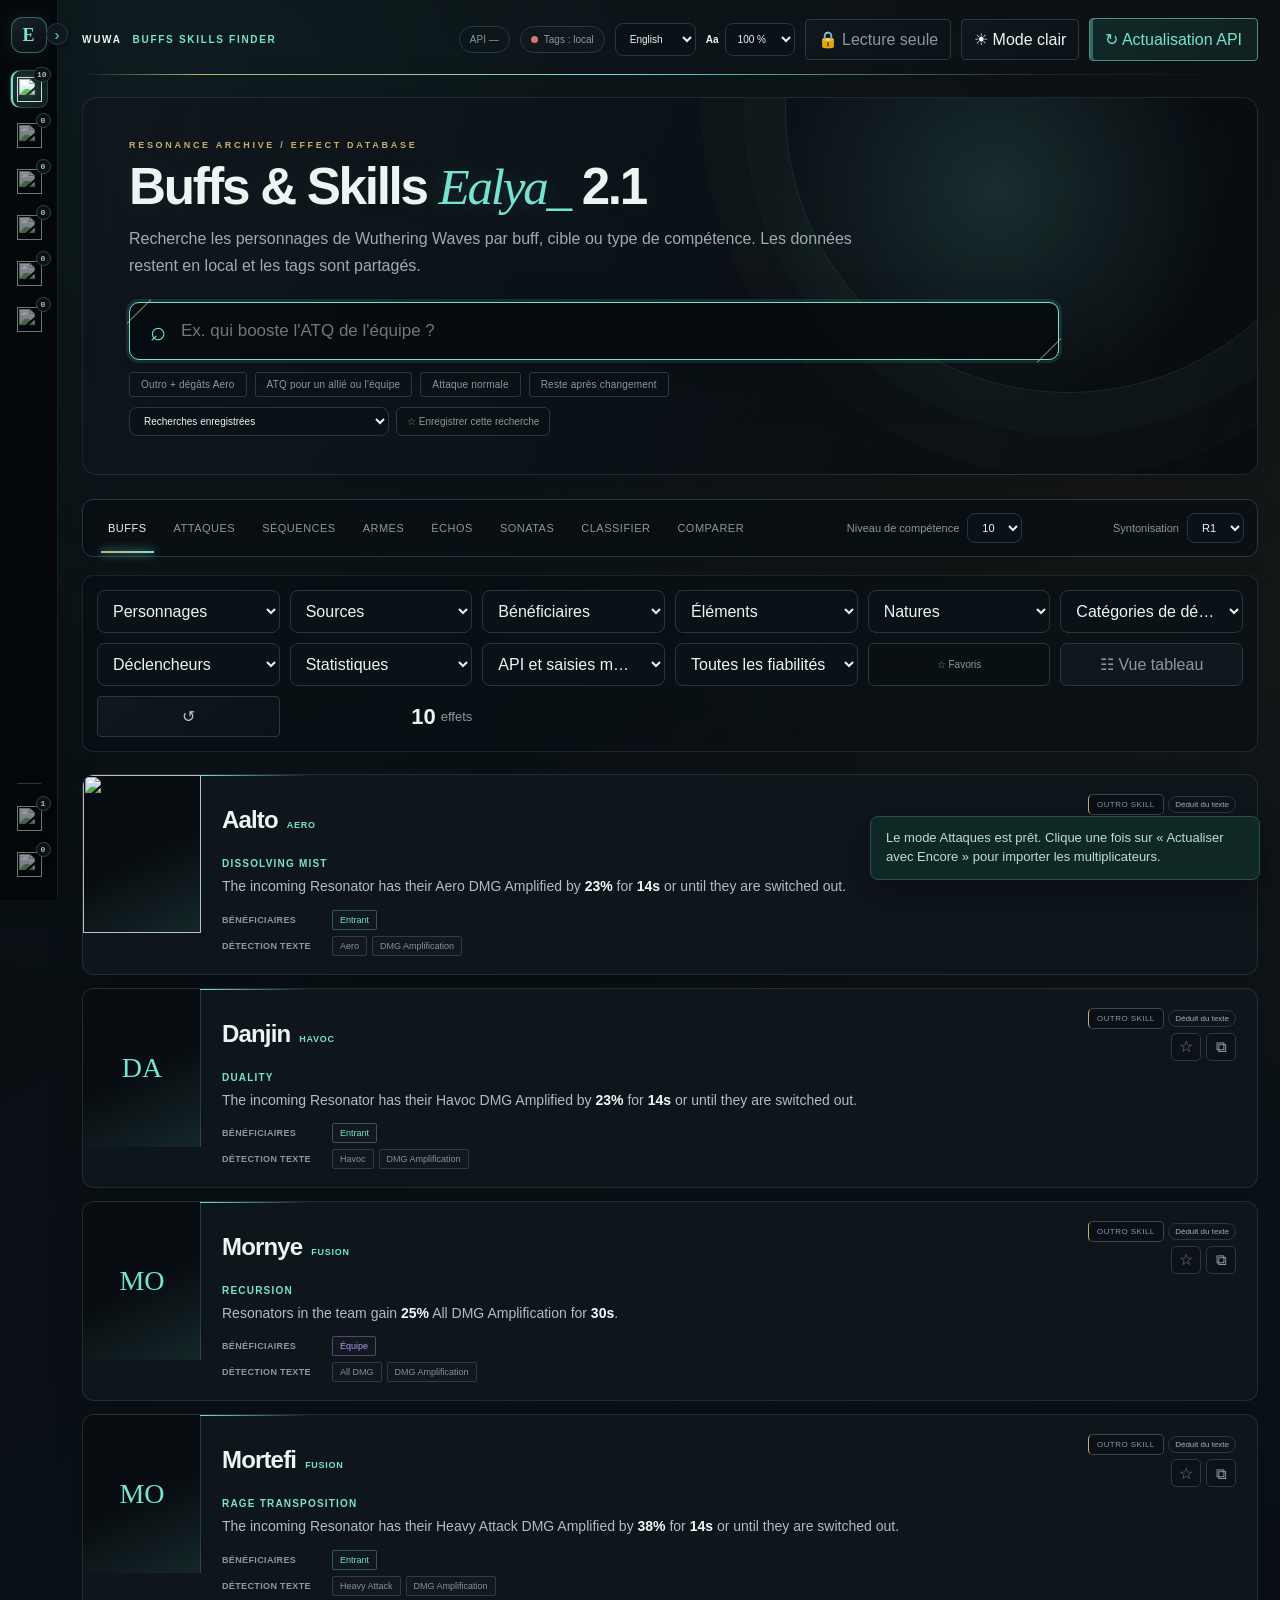
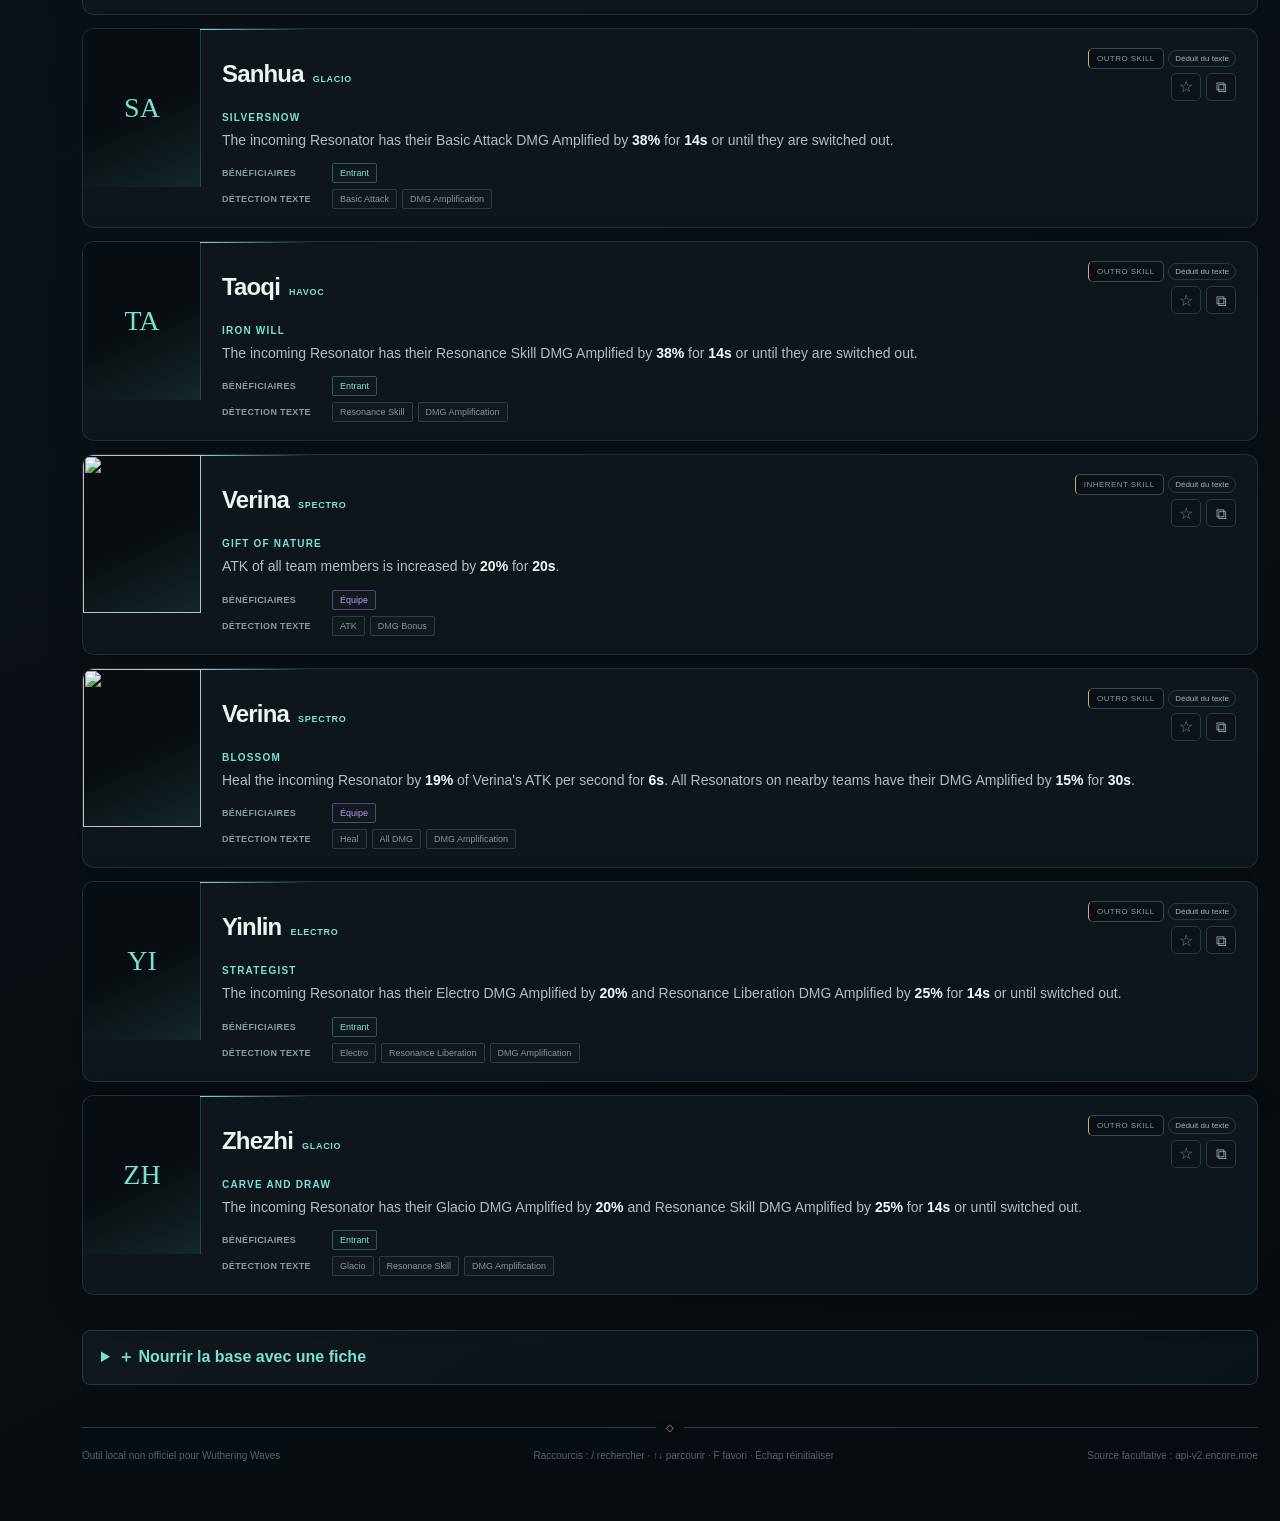
==== commit a1fb177a: "Add files via upload" ====
--- a/skills.html
+++ b/skills.html
@@ -34,6 +34,7 @@
     .font-size-control select{width:auto;min-width:70px;padding:9px 8px}
     .api-button,.main-button{border:1px solid #4f8f88;background:linear-gradient(135deg,#102a27,#10201f);color:var(--cyan);padding:11px 15px;border-radius:4px;box-shadow:inset 3px 0 0 rgba(119,226,210,.35)}
     .theme-button{border:1px solid var(--line);background:linear-gradient(145deg,var(--panel),var(--panel-2));color:var(--text);padding:10px 12px;border-radius:4px}
+    .editor-button{border:1px solid var(--line);background:linear-gradient(145deg,var(--panel),var(--panel-2));color:var(--muted);padding:10px 12px;border-radius:4px;white-space:nowrap}.editor-button:hover{color:var(--cyan);border-color:#4f8f88}.editor-button.authenticated{color:var(--cyan);border-color:#39746e;background:#10211f}
     .api-button:disabled{opacity:.55;cursor:wait}
     .hero{position:relative;text-align:center;max-width:900px;margin:0 auto 44px;padding:15px 0 0}.hero::before{content:"RESONANCE ARCHIVE  /  EFFECT DATABASE";display:block;color:var(--gold);font-size:calc(9px * var(--font-scale));font-weight:700;letter-spacing:.3em;margin-bottom:14px}
     h1{font:400 clamp(40px,6vw,70px)/1.03 Georgia,"Times New Roman",serif;letter-spacing:-.035em;margin:0 0 18px;text-shadow:0 0 28px rgba(119,226,210,.08)}
@@ -158,6 +159,8 @@
     .tag-option input:checked + span{color:var(--violet);border-color:var(--violet);background:rgba(173,145,255,.1)}
     .verified-check{display:flex;align-items:center;gap:9px;color:var(--text);font-size:calc(12px * var(--font-scale))}.verified-check input{accent-color:var(--cyan)}
     .tag-form-actions{display:flex;justify-content:flex-end;gap:8px;border-top:1px solid var(--line);padding-top:16px}
+    .auth-dialog{width:min(430px,100%);padding:22px;border:1px solid var(--line);border-radius:13px;background:linear-gradient(145deg,var(--panel),var(--panel-2));box-shadow:0 24px 70px rgba(0,0,0,.38)}.auth-dialog h2{margin:0;font-size:calc(22px * var(--font-scale))}.auth-dialog>p{margin:7px 0 18px;color:var(--muted);font-size:calc(11px * var(--font-scale));line-height:1.55}.auth-form{display:grid;gap:12px}.auth-form label span{display:block;margin-bottom:6px}.auth-actions{display:flex;justify-content:flex-end;gap:8px;margin-top:5px}.auth-error{margin:0!important;color:#dd8f8f!important}.auth-error[hidden]{display:none}
+    html:not([data-editor="true"]) .tag-description,html:not([data-editor="true"]) [data-autofill-character],html:not([data-editor="true"]) #undoButton{display:none!important}
     .effect-grid{display:grid;grid-template-columns:repeat(3,1fr);gap:9px}.effect-grid .wide{grid-column:1/-1}.effect-grid input,.effect-grid select{margin-top:5px}
     details{margin-top:35px;border:1px solid var(--line);border-radius:8px;background:linear-gradient(145deg,var(--panel),var(--panel-2));overflow:hidden}
     summary{padding:16px 18px;cursor:pointer;color:var(--cyan);font-weight:600}
@@ -168,6 +171,7 @@
     .soft-button{border:1px solid var(--line);background:linear-gradient(145deg,var(--panel),var(--panel-2));color:#b7c2c6;padding:10px 13px;border-radius:4px}.soft-button:hover,.theme-button:hover{border-color:#52686c;color:var(--cyan)}
     footer{position:relative;margin-top:42px;padding-top:22px;border-top:1px solid var(--line);color:#52616a;font-size:calc(10px * var(--font-scale));display:flex;justify-content:space-between}footer::before{content:"◇";position:absolute;left:50%;top:0;transform:translate(-50%,-52%);padding:0 10px;background:var(--bg);color:var(--gold)}
     html[data-theme="light"] .api-button,html[data-theme="light"] .main-button{background:#e2f4f1}
+    html[data-theme="light"] .editor-button{background:#fff;color:#526765}html[data-theme="light"] .editor-button.authenticated{background:#e3f3f0;color:#087b72;border-color:#8cbab5}
     html[data-theme="light"] select{color-scheme:light}
     html[data-theme="light"] select option,html[data-theme="light"] select optgroup{background:#fbfcfa;color:#172321}
     html[data-theme="light"] .examples button{background:rgba(255,255,255,.55)}
@@ -385,7 +389,8 @@
 		    <option value="1.15">115 %</option>
 		    <option value="1.3">130 %</option>
 		  </select>
-		</label>
+        </label>
+		<button class="editor-button" id="editorButton" type="button">🔒 Lecture seule</button>
 		<button class="theme-button" id="themeButton" type="button">☀ Mode clair</button>
         <button class="api-button" id="syncButton">↻ Actualisation API</button>
       </div>
@@ -548,6 +553,22 @@
       </section>
     </div>
 
+    <div class="tag-modal" id="authModal" hidden>
+      <section class="auth-dialog" role="dialog" aria-modal="true" aria-labelledby="authDialogTitle">
+        <h2 id="authDialogTitle">Activer le mode édition</h2>
+        <p>Utilise l’identifiant éditeur transmis par la propriétaire du site. Aucun compte Supabase ni accès au tableau de bord n’est nécessaire.</p>
+        <form class="auth-form" id="authForm">
+          <label><span>Identifiant</span><input class="field" id="authEmail" type="email" autocomplete="username" required placeholder="editeur@exemple.fr"></label>
+          <label><span>Mot de passe</span><input class="field" id="authPassword" type="password" autocomplete="current-password" required></label>
+          <p class="auth-error" id="authError" role="alert" hidden></p>
+          <div class="auth-actions">
+            <button class="soft-button" id="authCancel" type="button">Annuler</button>
+            <button class="main-button" id="authSubmit" type="submit">Se connecter</button>
+          </div>
+        </form>
+      </section>
+    </div>
+
     <footer>
       <span>Outil local non officiel pour Wuthering Waves</span>
       <span>Raccourcis : / rechercher · ↑↓ parcourir · F favori · Échap réinitialiser</span>
@@ -568,6 +589,7 @@
     const FAVORITES_STORE = "wuwa-buff-finder-favorites";
     const SAVED_SEARCHES_STORE = "wuwa-buff-finder-saved-searches";
     const RESULT_LAYOUT_STORE = "wuwa-buff-finder-result-layout";
+    const AUTH_SESSION_STORE = "wuwa-buff-finder-editor-session";
     const DB_NAME = "wuwa-buff-skill-finder";
     const DB_STORE = "records";
     const API_BASES = ["https://api-v2.encore.moe/api","https://api.encore.moe"];
@@ -668,6 +690,8 @@
     let equipmentProfiles;
     try { equipmentProfiles = JSON.parse(localStorage.getItem(EQUIPMENT_STORE)) || {}; } catch { equipmentProfiles = {}; }
     let cloudAvailable = false;
+    let authSession;
+    try { authSession = JSON.parse(localStorage.getItem(AUTH_SESSION_STORE)) || null; } catch { authSession = null; }
     let messageTimer;
     let apiMeta;
     try { apiMeta = JSON.parse(localStorage.getItem(API_META_STORE)) || {}; } catch { apiMeta = {}; }
@@ -802,17 +826,6 @@
       }).filter(Boolean).slice(0,12);
     }
 
-    function matchExplanation(item) {
-      const reasons = [];
-      const query = $("search").value.trim();
-      if (query) reasons.push(`recherche « ${query} »`);
-      const mappings = [["characterFilter","personnage"],["sourceFilter","source"],["targetFilter","bénéficiaire"],["elementFilter","élément"],["natureFilter","nature"],["damageTypeFilter","catégorie de dégâts"],["triggerFilter","déclencheur"],["statFilter","statistique"],["originFilter","origine"],["reliabilityFilter","fiabilité"]];
-      mappings.forEach(([id,label])=>{ const control=$(id); if(control?.value) reasons.push(`${label} : ${control.options[control.selectedIndex]?.text || control.value}`); });
-      if (favoritesOnly) reasons.push("présent dans les favoris");
-      if (!reasons.length) reasons.push(`appartient à la section ${kindLabels[item.kind] || item.kind}`);
-      return `Ce résultat apparaît car ${reasons.join(" · ")}. Fiabilité : ${reliability(item).label}.`;
-    }
-
     function structuredSearchAliases(item) {
       const aliases = [];
       (item.structured?.damageTypes || []).forEach(type=>aliases.push(type));
@@ -855,11 +868,62 @@
       indicator.textContent = text;
     }
 
+    function updateEditorUi() {
+      const active = Boolean(authSession?.access_token && authSession?.refresh_token);
+      document.documentElement.dataset.editor = String(active);
+      const button = $("editorButton");
+      button.classList.toggle("authenticated",active);
+      button.textContent = active ? "✎ Mode édition" : "🔒 Lecture seule";
+      button.title = active ? `Connecté${authSession.user?.email ? ` : ${authSession.user.email}` : ""} · cliquer pour se déconnecter` : "Se connecter pour modifier les tags partagés";
+    }
+
+    function storeAuthSession(session) {
+      if (!session?.access_token || !session?.refresh_token) {
+        authSession = null;
+        localStorage.removeItem(AUTH_SESSION_STORE);
+      } else {
+        authSession = {...session,expires_at:session.expires_at || Math.floor(Date.now()/1000) + Number(session.expires_in || 3600)};
+        localStorage.setItem(AUTH_SESSION_STORE,JSON.stringify(authSession));
+      }
+      updateEditorUi();
+    }
+
+    async function authApi(path,options={}) {
+      const response = await fetch(`${SUPABASE_URL}/auth/v1/${path}`,{
+        ...options,
+        headers:{apikey:SUPABASE_KEY,"Content-Type":"application/json",...(options.headers || {})}
+      });
+      const payload = response.status===204 ? null : await response.json().catch(()=>null);
+      if (!response.ok) throw new Error(payload?.msg || payload?.message || "Connexion refusée.");
+      return payload;
+    }
+
+    async function validEditorToken(required=false) {
+      if (!authSession?.refresh_token) {
+        if (required) throw new Error("Active d’abord le mode édition.");
+        return "";
+      }
+      if (Number(authSession.expires_at || 0) > Math.floor(Date.now()/1000) + 60) return authSession.access_token;
+      try {
+        const refreshed = await authApi("token?grant_type=refresh_token",{method:"POST",body:JSON.stringify({refresh_token:authSession.refresh_token})});
+        storeAuthSession(refreshed);
+        return refreshed.access_token;
+      } catch (error) {
+        storeAuthSession(null);
+        if (required) throw new Error("Session expirée. Reconnecte le mode édition.");
+        return "";
+      }
+    }
+
     async function supabaseRequest(query="",options={}) {
+      const method = String(options.method || "GET").toUpperCase();
+      const writeRequest = !["GET","HEAD"].includes(method);
+      const accessToken = await validEditorToken(writeRequest);
       const response = await fetch(`${SUPABASE_URL}/rest/v1/${SUPABASE_TAG_TABLE}${query}`,{
         ...options,
         headers:{
           apikey:SUPABASE_KEY,
+          ...(accessToken ? {Authorization:`Bearer ${accessToken}`} : {}),
           "Content-Type":"application/json",
           ...(options.headers || {})
         }
@@ -905,7 +969,7 @@
         if (rows.length) {
           tagOverrides = Object.fromEntries(rows.map(row=>[row.key,row.value]));
           localStorage.setItem(TAG_STORE,JSON.stringify(tagOverrides));
-        } else if (Object.keys(tagOverrides).length) {
+        } else if (Object.keys(tagOverrides).length && authSession?.refresh_token) {
           await pushSharedTags();
         }
         cloudAvailable = true;
@@ -1419,7 +1483,6 @@
               ${userTags.length || effectBadges.length || override.verified ? `<div class="tag-line manual"><span class="tag-line-label">Saisie manuelle</span><div class="tags">${userTags.map(tag=>`<button type="button" data-search-tag="${escapeHtml(tag)}">${escapeHtml(tag)}</button>`).join("")}${effectBadges.map(value=>`<span>${escapeHtml(value)}</span>`).join("")}${override.verified ? '<span class="verified-tag">✓ Vérifié</span>' : ""}</div></div>` : ""}
               ${override.autofilled ? '<div class="tag-line"><span class="tag-line-label">Statut</span><div class="tags"><span class="suggested-tag">Auto — à vérifier</span></div></div>' : ""}
             </div>
-            <details class="why-result"><summary>Pourquoi ce résultat ?</summary><p>${escapeHtml(matchExplanation(item))}</p></details>
             ${compatibilityHtml(item)}
           </div>
         </article>`;
@@ -2024,6 +2087,25 @@
     function closeTagEditor() {
       $("tagModal").hidden = true;
       editingItemId = "";
+    }
+
+    function openAuthModal() {
+      $("authError").hidden = true;
+      $("authError").textContent = "";
+      $("authPassword").value = "";
+      $("authModal").hidden = false;
+      setTimeout(()=>$("authEmail").focus(),0);
+    }
+
+    function closeAuthModal() {
+      $("authModal").hidden = true;
+    }
+
+    function editorActionAllowed() {
+      if (authSession?.refresh_token) return true;
+      openAuthModal();
+      message("Connecte le mode édition pour modifier les données partagées.");
+      return false;
     }
 
     async function apiJson(language,path,required=true) {
@@ -2528,6 +2610,7 @@
       }
       const autofillButton = event.target.closest("[data-autofill-character]");
       if (autofillButton) {
+        if (!editorActionAllowed()) return;
         const character = autofillButton.dataset.autofillCharacter;
         const candidates = classifiableItems(character).filter(item=>classificationState(item)==="untagged");
         const changedKeys = candidates.map(overrideKey);
@@ -2558,6 +2641,7 @@
       }
       const tagButton = event.target.closest("[data-tag-id]");
       if (tagButton) {
+        if (!editorActionAllowed()) return;
         openTagEditor(tagButton.dataset.tagId);
         return;
       }
@@ -2567,13 +2651,47 @@
     });
     $("tagClose").addEventListener("click",closeTagEditor);
     $("tagModal").addEventListener("click",event=>{if(event.target===$("tagModal")) closeTagEditor();});
+    $("authCancel").addEventListener("click",closeAuthModal);
+    $("authModal").addEventListener("click",event=>{if(event.target===$("authModal")) closeAuthModal();});
+    $("authForm").addEventListener("submit",async event=>{
+      event.preventDefault();
+      const submit=$("authSubmit");
+      submit.disabled=true;
+      submit.textContent="Connexion…";
+      $("authError").hidden=true;
+      try {
+        const session=await authApi("token?grant_type=password",{method:"POST",body:JSON.stringify({email:$("authEmail").value.trim(),password:$("authPassword").value})});
+        storeAuthSession(session);
+        closeAuthModal();
+        await loadSharedTags();
+        render();
+        message("Mode édition activé. Les modifications seront partagées.");
+      } catch(error) {
+        $("authError").textContent=error.message;
+        $("authError").hidden=false;
+      } finally {
+        submit.disabled=false;
+        submit.textContent="Se connecter";
+      }
+    });
+    $("editorButton").addEventListener("click",async ()=>{
+      if (!authSession?.refresh_token) return openAuthModal();
+      if (!confirm("Quitter le mode édition sur cet appareil ?")) return;
+      try {
+        const token=await validEditorToken(false);
+        if(token) await authApi("logout",{method:"POST",headers:{Authorization:`Bearer ${token}`}});
+      } catch {}
+      storeAuthSession(null);
+      render();
+      message("Mode lecture seule activé.");
+    });
     document.addEventListener("keydown",event=>{
       const editable=/^(INPUT|TEXTAREA|SELECT)$/.test(document.activeElement?.tagName) || document.activeElement?.isContentEditable;
       if(event.key==="Escape"){
-        if(!$("tagModal").hidden) closeTagEditor(); else $("resetFilters").click();
+        if(!$("authModal").hidden) closeAuthModal(); else if(!$("tagModal").hidden) closeTagEditor(); else $("resetFilters").click();
         return;
       }
-      if(editable || !$("tagModal").hidden) return;
+      if(editable || !$("tagModal").hidden || !$("authModal").hidden) return;
       if(event.key==="/") { event.preventDefault(); $("search").focus(); return; }
       if(event.key.toLowerCase()==="f"){
         const card=document.activeElement?.closest?.(".card") || document.querySelector(".card");
@@ -2591,6 +2709,7 @@
     });
     $("tagForm").addEventListener("submit",async event=>{
       event.preventDefault();
+      if (!editorActionAllowed()) return closeTagEditor();
       const item = data.find(candidate=>String(candidate.id)===editingItemId);
       if (!item) return closeTagEditor();
       const selected = [...$("tagForm").querySelectorAll('input[name="manualTag"]:checked')].map(input=>input.value);
@@ -2624,6 +2743,7 @@
       else await syncChangedTags([key],"Classification enregistrée dans la base partagée.");
     });
     $("clearTags").addEventListener("click",async ()=>{
+      if (!editorActionAllowed()) return closeTagEditor();
       const item = data.find(candidate=>String(candidate.id)===editingItemId);
       let removedKeys = [];
       if (item) {
@@ -2642,6 +2762,7 @@
       else message("Cette fiche n'avait aucun tag manuel.");
     });
     $("restorePrevious").addEventListener("click",async ()=>{
+      if (!editorActionAllowed()) return closeTagEditor();
       const item = data.find(candidate=>String(candidate.id)===editingItemId);
       if (!item) return;
       const key = overrideKey(item);
@@ -2685,7 +2806,7 @@
       message("Recherche enregistrée supprimée.");
     });
     $("syncButton").addEventListener("click",syncEncore);
-    $("undoButton").addEventListener("click",undoLastChange);
+    $("undoButton").addEventListener("click",()=>{if(editorActionAllowed()) undoLastChange();});
     $("cloudStatus").addEventListener("click",()=>loadSharedTags(true));
     $("addForm").addEventListener("submit",event=>{
       event.preventDefault();
@@ -2757,9 +2878,11 @@
     updateSources();
     updateApiVersion();
     updateUndoButton();
+    updateEditorUi();
     render();
     hydrateData();
     loadSharedTags();
+    validEditorToken(false).then(()=>{updateEditorUi();render();});
     if (!data.some(item => item.kind === "attack")) {
       message("Le mode Attaques est prêt. Clique une fois sur « Actualiser avec Encore » pour importer les multiplicateurs.");
     }
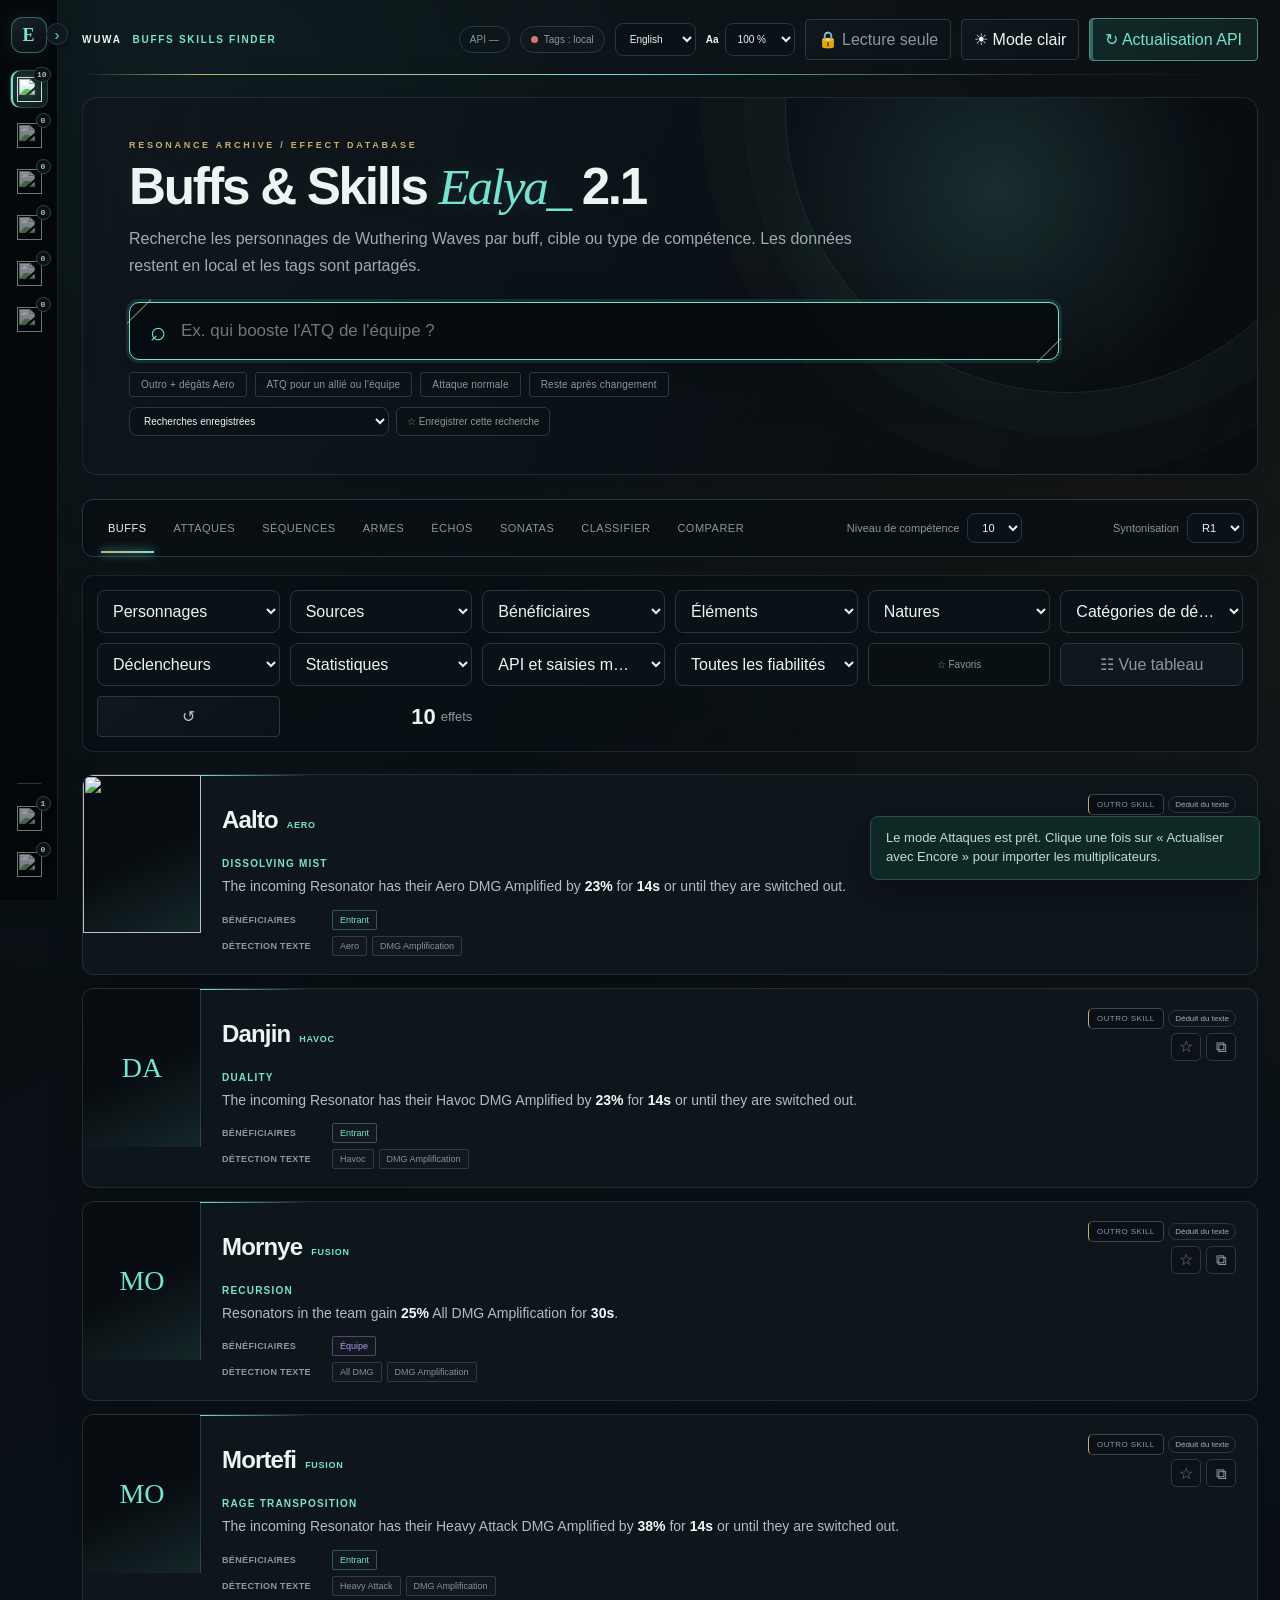
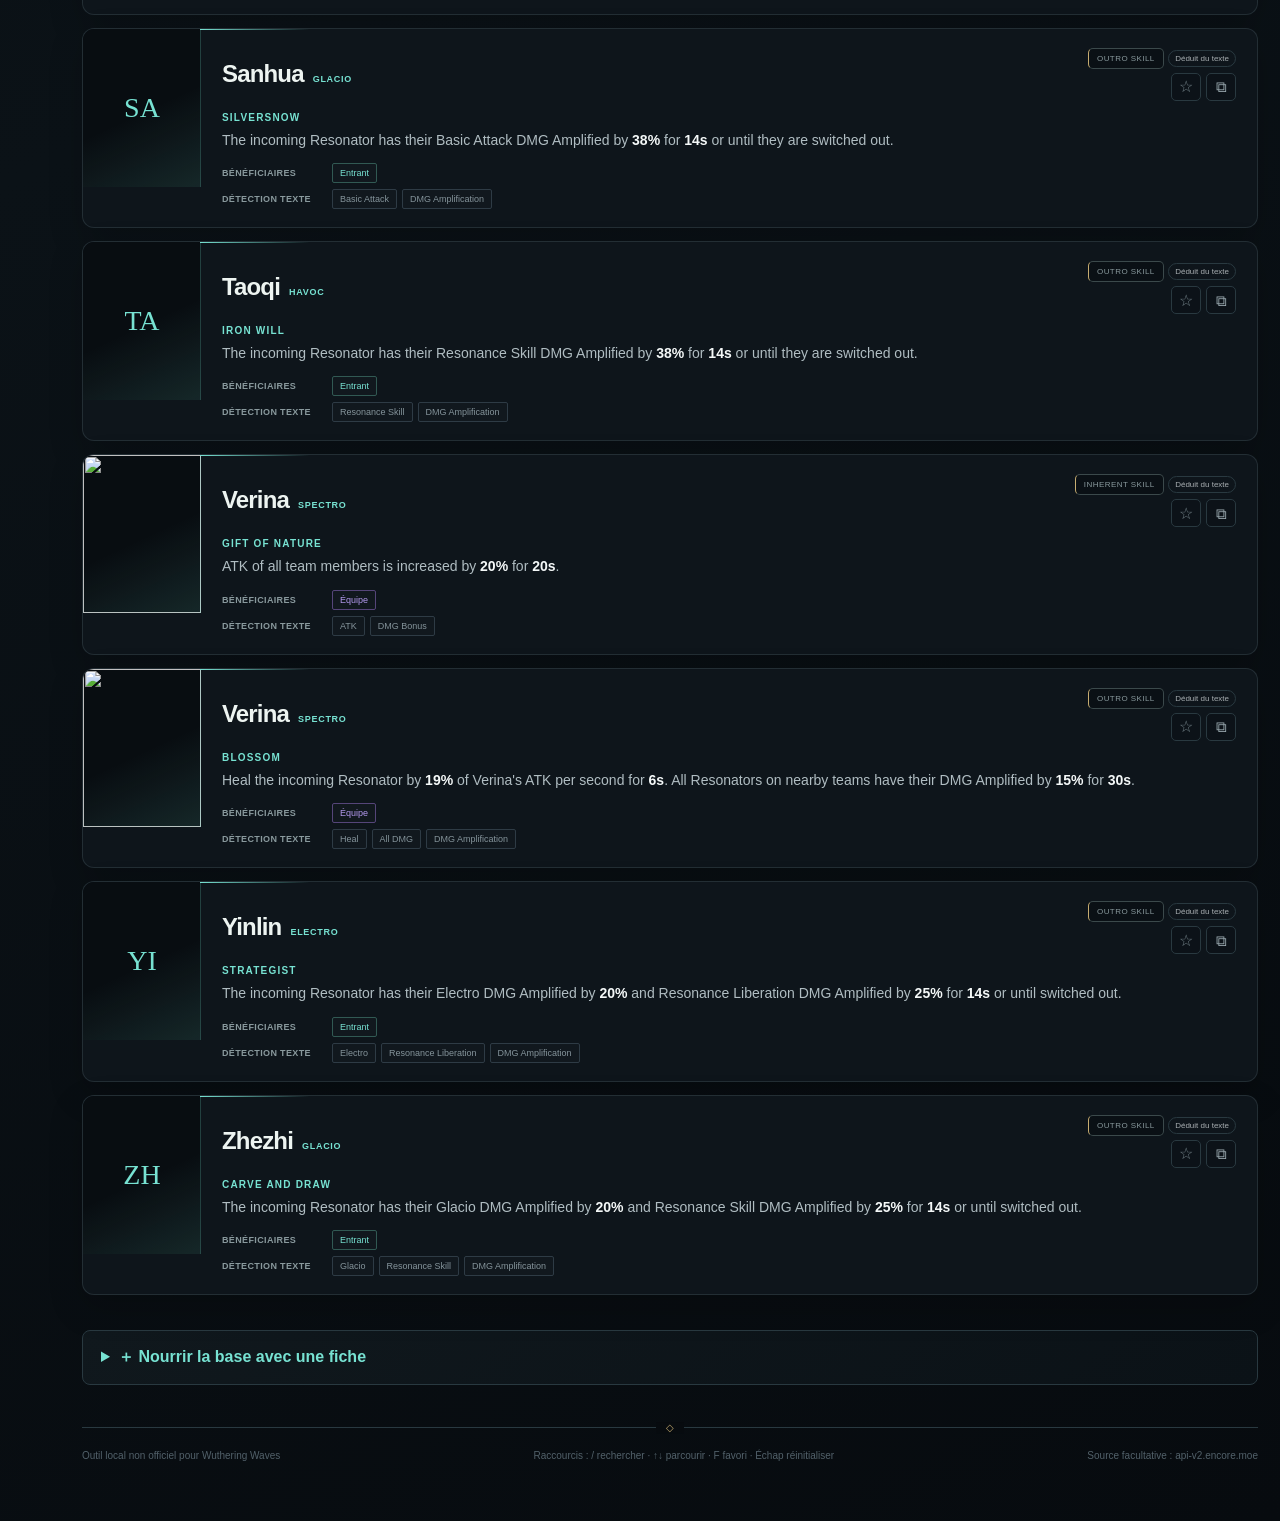
==== commit 2fed5037: "Add files via upload" ====
--- a/skills.html
+++ b/skills.html
@@ -121,6 +121,8 @@
     .buff-metric-head{display:flex;justify-content:space-between;gap:10px}.buff-metric-head strong{color:var(--cyan);font-size:calc(12px * var(--font-scale))}.buff-metric-head span{font:600 calc(13px * var(--font-scale)) Consolas,monospace}
     .uptime{height:3px;background:#26313a;margin-top:8px}.uptime i{display:block;height:100%;background:var(--violet)}
     .buff-metric small{display:block;color:var(--muted);font-size:calc(9px * var(--font-scale));margin-top:6px}
+    .simple-buff-result{display:flex;align-items:flex-end;justify-content:space-between;gap:18px;padding:16px;border:1px solid #36534f;border-radius:9px;background:#10211f}.simple-buff-result span{display:block;color:var(--muted);font-size:calc(10px * var(--font-scale));margin-bottom:4px}.simple-buff-result strong{display:block;color:var(--cyan);font:calc(30px * var(--font-scale)) Georgia,serif}.simple-buff-result small{max-width:190px;color:var(--muted);font-size:calc(9px * var(--font-scale));line-height:1.5;text-align:right}.team-details{margin-top:10px;border-radius:8px;background:#0a1116}.team-details summary{padding:11px 12px;font-size:calc(10px * var(--font-scale));color:var(--muted)}.team-details-body{display:grid;gap:9px;padding:11px;border-top:1px solid var(--line)}.team-calculation-note{margin:2px 0 0;color:var(--muted);font-size:calc(9px * var(--font-scale));line-height:1.5}
+    .plain-buff-list{display:grid;gap:8px}.plain-buff{display:flex;align-items:center;justify-content:space-between;gap:18px;padding:13px 14px;border:1px solid var(--line);border-radius:8px;background:#0a1116}.plain-buff strong{display:block;color:var(--text);font-size:calc(12px * var(--font-scale))}.plain-buff small{display:block;margin-top:4px;color:var(--muted);font-size:calc(9px * var(--font-scale));line-height:1.4}.plain-buff-value{text-align:right;white-space:nowrap}.plain-buff-value>strong{color:var(--cyan);font-size:calc(18px * var(--font-scale))}
     .estimate-warning{grid-column:1/-1;border:1px solid #4f472d;background:#1a1810;color:#bdb38a;padding:11px;font-size:calc(10px * var(--font-scale));line-height:1.5}
     .damage-profile{display:grid;grid-template-columns:repeat(4,1fr);gap:7px;margin-bottom:14px}.damage-profile label{font-size:calc(9px * var(--font-scale))}.damage-profile input{width:100%;margin-top:4px;padding:7px;background:#0b1117;border:1px solid var(--line);border-radius:4px;color:var(--text)}
     .equipment-grid{display:grid;grid-template-columns:repeat(2,1fr);gap:7px;margin-bottom:12px}.equipment-grid select{margin-top:4px;padding:7px;font-size:calc(10px * var(--font-scale))}
@@ -200,6 +202,8 @@
     html[data-theme="light"] .rotation-sequence-head,html[data-theme="light"] .rotation-index{background:#e9f5f3;border-color:#9dc9c3}
     html[data-theme="light"] .rotation-action-buttons button{background:#edf2f4}
     html[data-theme="light"] .estimate-warning{background:#fff8df;border-color:#d4c074;color:#6b5c29}
+    html[data-theme="light"] .simple-buff-result{background:#e9f5f3;border-color:#9dc9c3}html[data-theme="light"] .team-details{background:#f5f8f7}
+    html[data-theme="light"] .plain-buff{background:#f5f9f8}
     html[data-theme="light"] .soft-button{background:#edf2f4;color:#33454d}
     /* Tethys-inspired presentation layer: visual shell only, data model unchanged. */
     .side-rail{position:fixed;z-index:40;left:0;top:0;bottom:0;width:58px;display:flex;flex-direction:column;align-items:center;gap:8px;padding:17px 8px;background:rgba(5,8,11,.96);border-right:1px solid rgba(123,150,157,.18);box-shadow:10px 0 32px rgba(0,0,0,.18)}
@@ -1661,11 +1665,22 @@
             const tags = manualTags(item);
             const label = tags.find(tag=>/ATQ|CRIT|DGT|DMG|Amplification/i.test(tag)) || item.skillName || "Effet manuel";
             const element = tags.find(tag=>["DGT Aero","DGT Fusion","DGT Glacio","DGT Electro","DGT Spectro","DGT Havoc"].includes(tag))?.replace("DGT ","") || "Tous";
-            return [{key:`manual-${overrideKey(item)}`,label,value:Number(effect.value),duration:Number(effect.duration ?? rotationWindow),layer:effect.layer || "bonus",element,source:item.skillName,manual:true}];
+            return [{key:`manual-${overrideKey(item)}`,label,value:Number(effect.value),duration:Number(effect.duration ?? rotationWindow),layer:effect.layer || "bonus",element,source:item.skillName,targets:effectiveTargets(item),manual:true}];
           }
-          return extractBuffMetrics(item);
+          return extractBuffMetrics(item).map(metric=>({...metric,targets:effectiveTargets(item)}));
         })
         .filter(metric=>testedElement==="Tous" || metric.element==="Tous" || clean(metric.element)===clean(testedElement));
+    }
+
+    function readableBuffLabel(label) {
+      if (uiLanguage !== "fr") return label;
+      const elementMatch = /^(Aero|Fusion|Glacio|Electro|Spectro|Havoc) DMG (?:Amplification|Bonus)$/i.exec(label);
+      if (elementMatch) return `DGT ${elementMatch[1]} amplifiés`;
+      if (/^All DMG Amplification$/i.test(label)) return "Tous les DGT amplifiés";
+      if (/^ATK$/i.test(label)) return "ATQ augmentée";
+      if (/^DMG Bonus$/i.test(label)) return "Bonus de dégâts";
+      if (/^CRIT Rate$/i.test(label)) return "Taux CRIT augmenté";
+      return label;
     }
 
     function synergyDirectionHtml(support,receiver) {
@@ -1706,18 +1721,12 @@
     function teamFighterHtml(character) {
       const metrics = teamMetrics(character);
       const sample = data.find(item=>item.character===character) || {};
-      const effective = metrics.map(metric=>({...metric,uptime:Math.min(1,metric.duration/Math.max(1,rotationWindow))}));
-      const layers = {atk:0,bonus:0,amplification:0};
-      effective.forEach(metric=>{ if (layers[metric.layer] !== undefined) layers[metric.layer] += metric.value * metric.uptime; });
-      const factor = (1+layers.atk/100)*(1+layers.bonus/100)*(1+layers.amplification/100);
       return `<section class="fighter">
-        ${fighterHeadingHtml(sample,character,"Buffs externes et couverture")}
-        ${effective.length ? effective.map(metric=>`<div class="buff-metric">
-          <div class="buff-metric-head"><strong>${escapeHtml(metric.label)}</strong><span>+${percent(metric.value)}%</span></div>
-          <div class="uptime"><i style="width:${Math.round(metric.uptime*100)}%"></i></div>
-          <small>${escapeHtml(metric.source)} · ${percent(metric.duration)}s · couverture ${Math.round(metric.uptime*100)}%</small>
-        </div>`).join("") : "<p class='compare-note'>Aucun buff externe chiffré détecté pour ce filtre.</p>"}
-        <div class="total-box"><div><span>Gain d'équipe normalisé</span><strong>+${percent((factor-1)*100)}%</strong></div><div><span>Facteur estimé</span><strong>×${factor.toFixed(2)}</strong></div></div>
+        ${fighterHeadingHtml(sample,character,"Buffs donnés aux alliés")}
+        ${metrics.length ? `<div class="plain-buff-list">${metrics.map(metric=>`<article class="plain-buff">
+          <div><strong>${escapeHtml(readableBuffLabel(metric.label))}</strong><small>${escapeHtml(metric.source || "Source inconnue")}</small></div>
+          <div class="plain-buff-value"><strong>+${percent(metric.value)}%</strong><small>pendant ${percent(metric.duration)}s · pour ${(metric.targets || []).map(target=>escapeHtml(targets[target] || target)).join(" / ") || "allié"}</small></div>
+        </article>`).join("")}</div>` : "<p class='compare-note'>Aucun buff donné aux alliés n’a été détecté pour ce filtre.</p>"}
       </section>`;
     }
 
@@ -1854,7 +1863,7 @@
         : compareView === "synergy"
           ? `<div class="comparison"><div class="estimate-warning">Compatibilité fondée sur les tags vérifiés ou structurés, les catégories de dégâts et les bénéficiaires. Les conditions de déclenchement restent à confirmer dans la description.</div>${synergyComparisonHtml(compareA,compareB)}</div>`
         : compareView === "team"
-          ? `<div class="comparison"><div class="estimate-warning">Estimation normalisée : les bonus ATK, DMG Bonus et Amplification sont placés dans trois couches multiplicatives. Le calcul suppose que tous les buffs détectés peuvent être actifs ensemble et ne remplace pas une simulation complète du jeu.</div>${teamFighterHtml(compareA)}${teamFighterHtml(compareB)}</div>`
+          ? `<div class="comparison">${teamFighterHtml(compareA)}${teamFighterHtml(compareB)}</div>`
           : compareView === "damage"
             ? `<div class="comparison"><div class="estimate-warning">Estimation transparente basée sur la rotation sélectionnée : statistique de scaling × multiplicateur × critique moyen × bonus × amplification × résistance. Elle n’inclut pas encore la DEF ennemie, les niveaux, les réactions ni toutes les conditions de kit.</div>${damageComparisonBoardHtml(compareA,compareB)}${damageFighterHtml(compareA)}${damageFighterHtml(compareB)}</div>`
           : `<div class="comparison">${quickComparisonHtml(compareA,compareB)}${fighterHtml(compareA)}${fighterHtml(compareB)}</div>`;
@@ -1876,7 +1885,7 @@
               ? `<label class="compare-setting">Fenêtre <input id="rotationWindow" type="number" min="1" max="120" value="${rotationWindow}"> secondes</label>`
               : ""}
         </div>
-        <p class="compare-note">${compareView === "skills" ? "Multiplicateurs importés et catégories de dégâts structurées." : compareView === "rotation" ? "Ajoute les attaques dans leur ordre d’exécution. Tu peux ensuite les déplacer ou les supprimer." : compareView === "synergy" ? "Lis dans les deux sens quels buffs d’un personnage couvrent réellement les attaques de l’autre." : compareView === "team" ? "Compare les buffs externes détectés et leur couverture sur la même fenêtre que la rotation." : "Utilise exactement les sous-attaques choisies dans Rotation et les statistiques saisies ci-dessous."}</p>
+        <p class="compare-note">${compareView === "skills" ? "Multiplicateurs importés et catégories de dégâts structurées." : compareView === "rotation" ? "Ajoute les attaques dans leur ordre d’exécution. Tu peux ensuite les déplacer ou les supprimer." : compareView === "synergy" ? "Lis dans les deux sens quels buffs d’un personnage fonctionnent avec les attaques de l’autre." : compareView === "team" ? "Valeurs brutes uniquement : effet, pourcentage, durée et bénéficiaire. Aucun calcul supplémentaire." : "Utilise exactement les sous-attaques choisies dans Rotation et les statistiques saisies ci-dessous."}</p>
         ${body}`;
     }
 
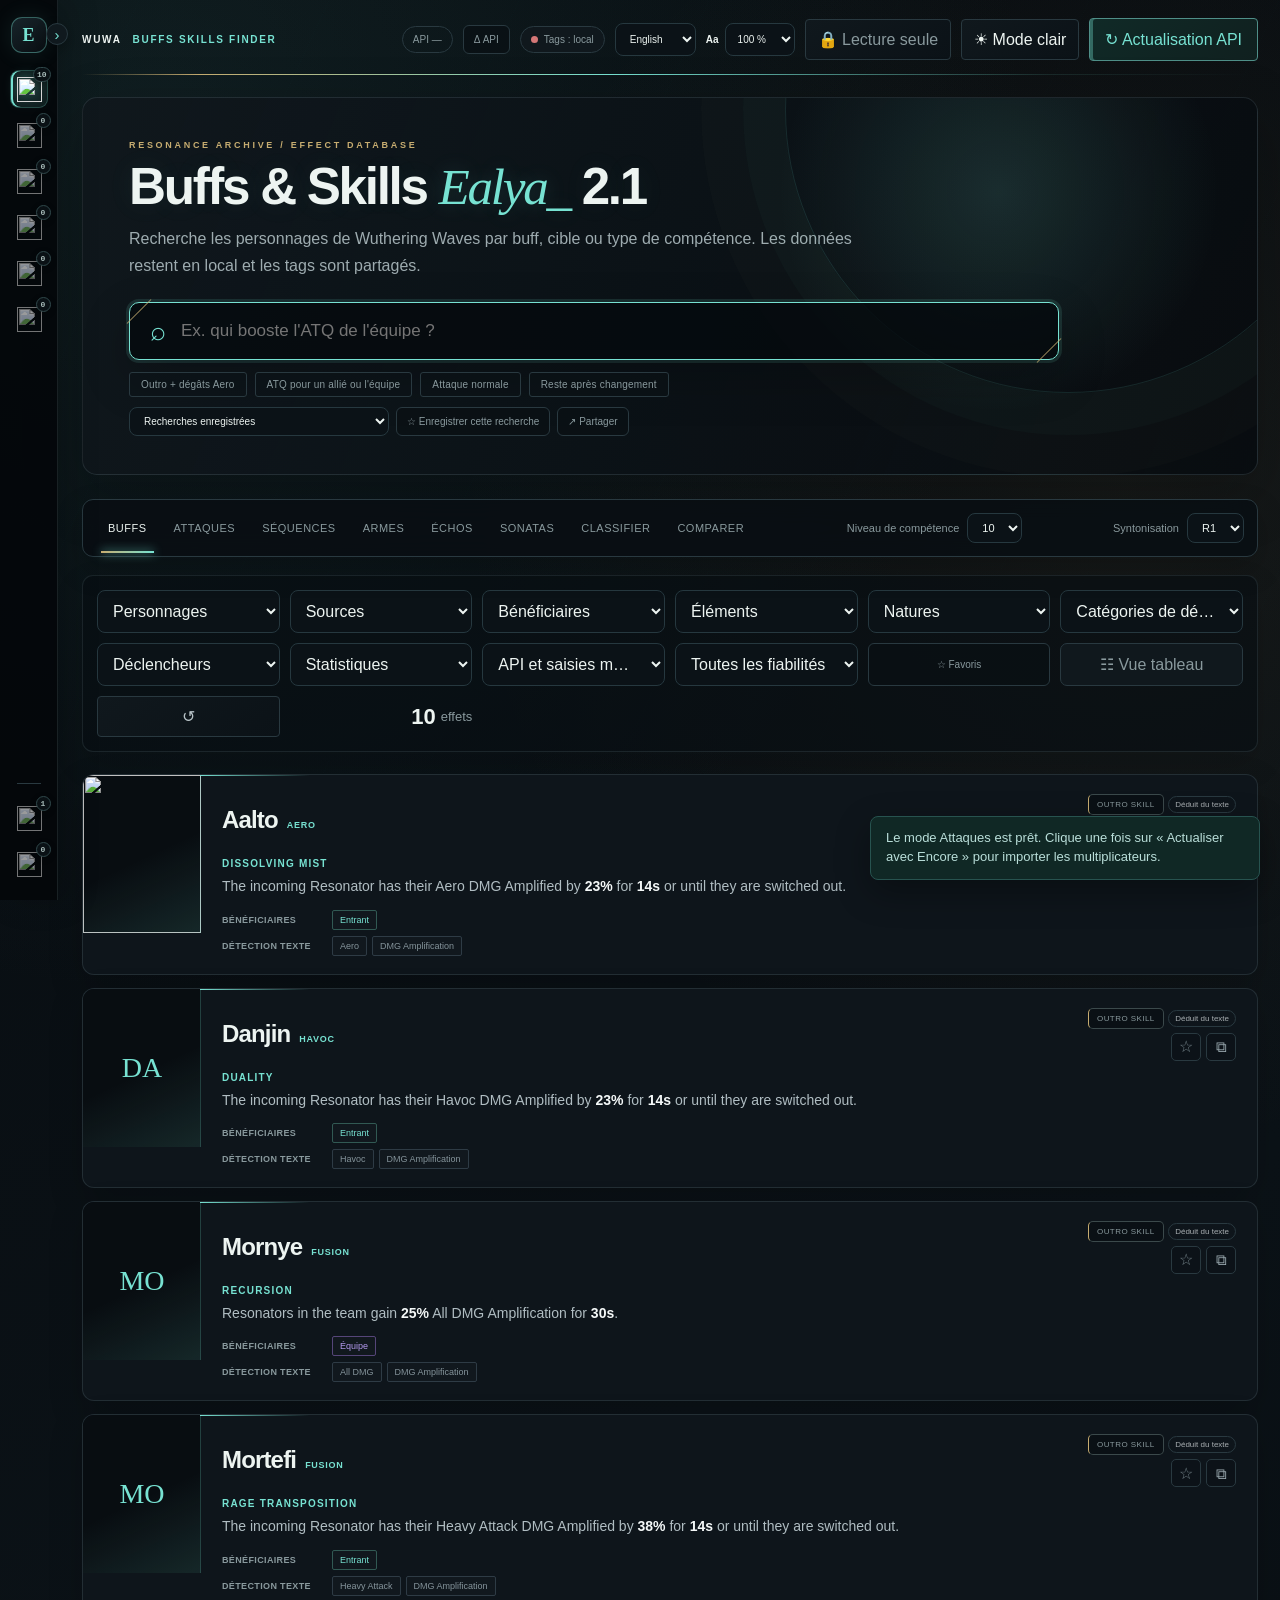
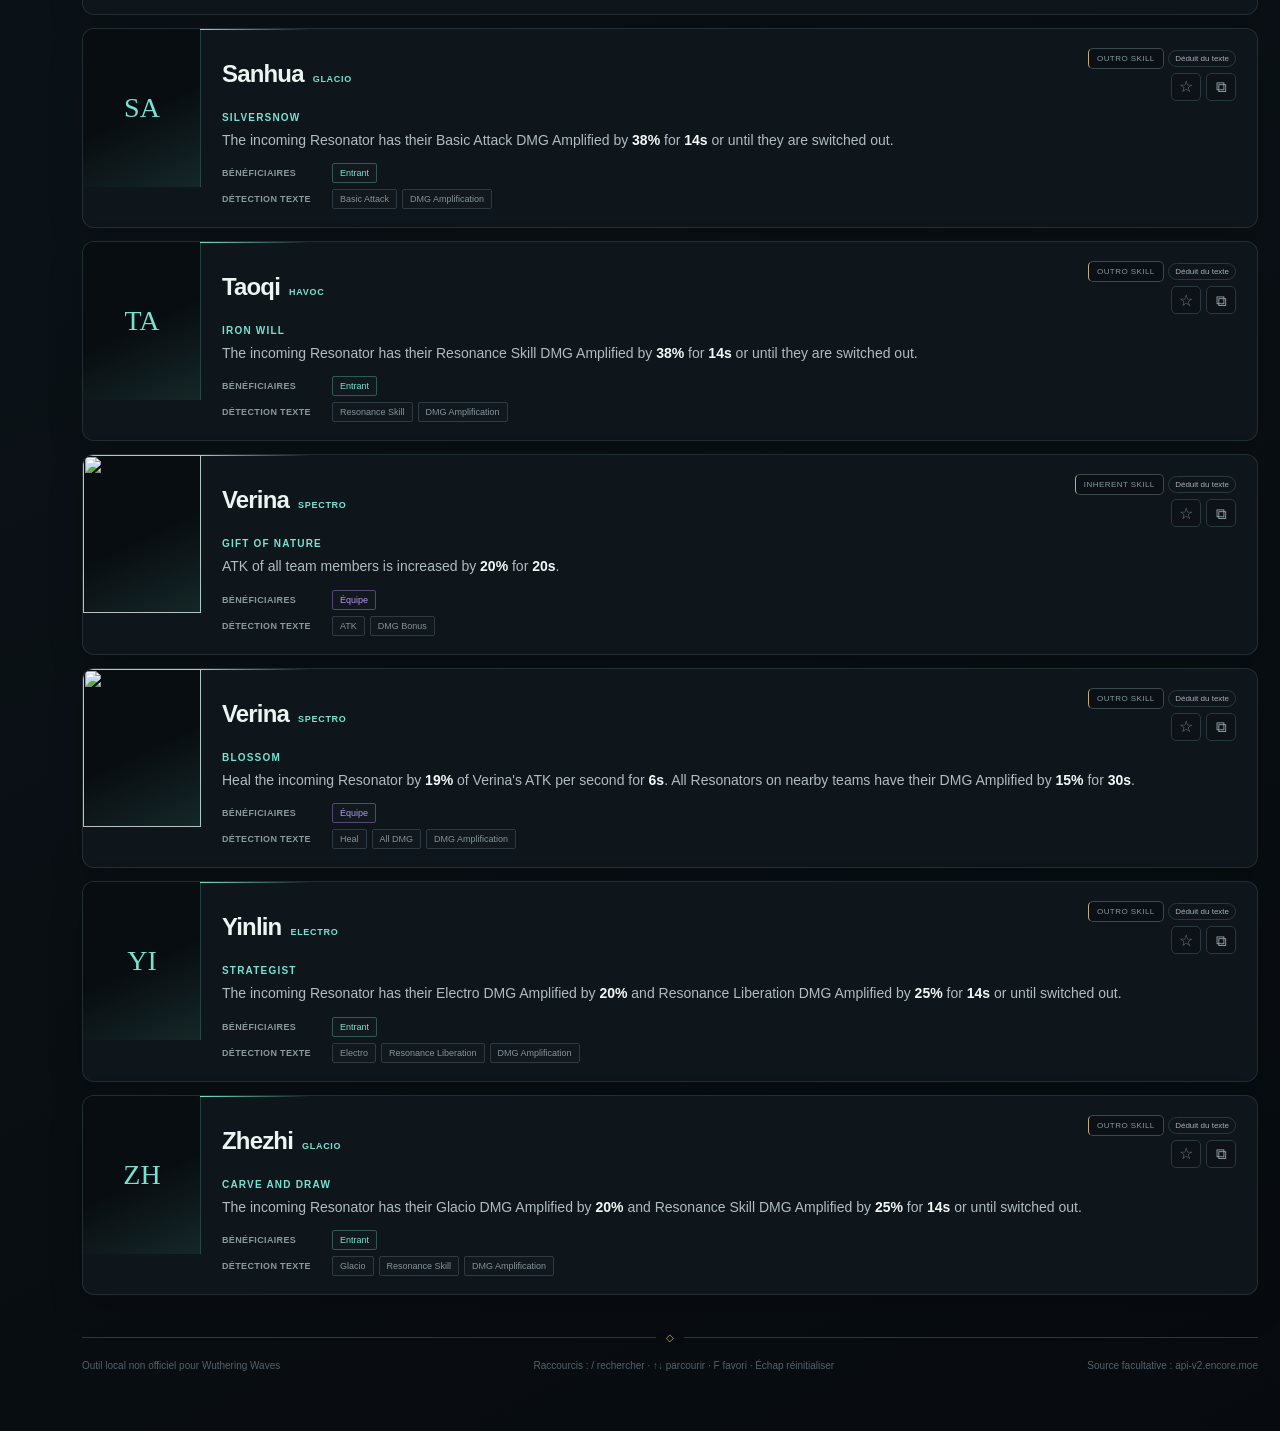
==== commit 150082c5: "Add files via upload" ====
--- a/skills.html
+++ b/skills.html
@@ -103,7 +103,7 @@
     .skill-table{border-top:1px solid var(--line);padding:13px 0}.skill-table h3{color:var(--cyan);font-size:calc(11px * var(--font-scale));text-transform:uppercase;margin:0 0 9px}
     .compare-note{color:var(--muted);font-size:calc(11px * var(--font-scale));margin:0 0 18px}
     .compare-tools{display:flex;align-items:center;justify-content:space-between;gap:12px;margin:0 0 16px;padding:10px;border:1px solid var(--line);border-radius:8px;background:#0c1218}
-    .compare-tabs{display:flex;gap:5px}.compare-tabs button{border:1px solid transparent;background:transparent;color:var(--muted);padding:8px 11px;border-radius:5px;font-size:calc(11px * var(--font-scale))}
+    .compare-tabs{display:flex;gap:5px;flex-wrap:wrap}.compare-tabs button{border:1px solid transparent;background:transparent;color:var(--muted);padding:8px 11px;border-radius:5px;font-size:calc(11px * var(--font-scale))}
     .compare-tabs button.active{color:var(--cyan);border-color:#36534f;background:#10211f}
     .compare-setting{display:flex;align-items:center;gap:8px;color:var(--muted);font-size:calc(10px * var(--font-scale))}.compare-setting input,.compare-setting select{width:auto;min-width:68px;padding:7px;background:var(--panel);border:1px solid var(--line);border-radius:4px;color:var(--text)}
     .skill-title-line{display:flex;justify-content:space-between;align-items:center;gap:8px}
@@ -286,6 +286,12 @@
     .result-table,.quality-table{width:100%;border-collapse:collapse;text-align:left}.result-table th,.quality-table th{position:sticky;top:0;z-index:1;padding:10px 11px;background:#0a1116;color:var(--muted);font-size:calc(8px * var(--font-scale));letter-spacing:.07em;text-transform:uppercase;white-space:nowrap}.result-table td,.quality-table td{padding:10px 11px;border-top:1px solid var(--line);color:var(--text);font-size:calc(10px * var(--font-scale));vertical-align:middle}.result-table tbody tr:hover,.quality-table tbody tr:hover{background:rgba(119,226,210,.035)}.result-table-character{font-weight:700;white-space:nowrap}.result-table-skill{min-width:180px}.result-table-summary{min-width:230px;color:var(--muted)!important;line-height:1.45}.result-table-tags{display:flex;gap:4px;flex-wrap:wrap;min-width:160px}.result-table-tags span{border:1px solid var(--line);border-radius:10px;padding:3px 6px;color:var(--muted);font-size:calc(8px * var(--font-scale))}.result-table-actions{display:flex;gap:5px;white-space:nowrap}.result-table .favorite-button,.result-table .copy-description,.result-table .tag-description{display:inline-grid;vertical-align:middle}
     .quality-panel{margin-bottom:14px;border:1px solid var(--line);border-radius:11px;background:linear-gradient(120deg,var(--panel),var(--panel-2));overflow:hidden}.quality-panel>summary{display:flex;align-items:center;justify-content:space-between;padding:13px 15px;color:var(--text);font-weight:700}.quality-panel>summary small{color:var(--muted);font-weight:400}.quality-table-wrap{border:0;border-top:1px solid var(--line);border-radius:0}.quality-character{border:0;background:transparent;color:var(--text);font-weight:700;padding:0;text-align:left}.quality-character:hover{color:var(--cyan)}.quality-progress{display:grid;grid-template-columns:minmax(80px,1fr) 38px;align-items:center;gap:8px;min-width:130px}.quality-progress .progress-track{margin:0}.quality-progress strong{color:var(--cyan);font-size:calc(10px * var(--font-scale));text-align:right}.quality-warning{color:#cfb55f}.quality-good{color:var(--cyan)}
     .synergy-board{grid-column:1/-1;display:grid;grid-template-columns:1fr 1fr;gap:12px}.synergy-card{padding:17px;border:1px solid var(--line);border-radius:12px;background:linear-gradient(120deg,#10181e,#0a1015)}.synergy-card h3{margin:0 0 5px;font-size:calc(17px * var(--font-scale))}.synergy-card>p{margin:0 0 14px;color:var(--muted);font-size:calc(10px * var(--font-scale));line-height:1.5}.synergy-score{display:grid;grid-template-columns:repeat(3,1fr);gap:6px;margin-bottom:12px}.synergy-score div{padding:9px;border:1px solid var(--line);border-radius:7px;background:#0a1116}.synergy-score strong{display:block;color:var(--cyan);font-size:calc(16px * var(--font-scale))}.synergy-score span{color:var(--muted);font-size:calc(8px * var(--font-scale));text-transform:uppercase}.synergy-list{display:grid;gap:7px}.synergy-row{padding:10px;border:1px solid var(--line);border-radius:7px;background:#0a1116}.synergy-row-head{display:flex;justify-content:space-between;gap:10px}.synergy-row-head strong{font-size:calc(11px * var(--font-scale))}.synergy-row-head span{color:var(--cyan);font-size:calc(9px * var(--font-scale));white-space:nowrap}.synergy-row p{margin:6px 0 0;color:var(--muted);font-size:calc(9px * var(--font-scale));line-height:1.45}.synergy-none{padding:13px;border:1px dashed var(--line);border-radius:7px;color:var(--muted);font-size:calc(10px * var(--font-scale))}
+    .effect-facts{display:grid;grid-template-columns:repeat(auto-fit,minmax(125px,1fr));gap:6px;margin-top:12px;padding:9px;border:1px solid var(--line);border-radius:8px;background:#0a1116}.effect-fact{min-width:0;padding:7px 8px;border-left:2px solid #315953}.effect-fact span{display:block;color:var(--muted);font-size:calc(8px * var(--font-scale));font-weight:700;letter-spacing:.06em;text-transform:uppercase}.effect-fact strong{display:block;margin-top:4px;color:var(--text);font-size:calc(10px * var(--font-scale));line-height:1.4;overflow-wrap:anywhere}.effect-fact.manual{border-left-color:var(--violet)}
+    .condition-options{display:grid;grid-template-columns:repeat(2,minmax(0,1fr));gap:8px;margin-top:8px}.condition-option{display:flex;align-items:center;gap:8px;padding:9px 10px;border:1px solid var(--line);border-radius:7px;color:var(--muted);font-size:calc(10px * var(--font-scale))}.condition-option input{accent-color:var(--cyan)}
+    .raw-compare{grid-column:1/-1;overflow:auto;border:1px solid var(--line);border-radius:11px;background:var(--panel)}.raw-compare table{width:100%;border-collapse:collapse}.raw-compare th,.raw-compare td{padding:11px 12px;border-top:1px solid var(--line);text-align:left;vertical-align:top;font-size:calc(10px * var(--font-scale))}.raw-compare thead th{border-top:0;background:#0a1116;color:var(--muted);font-size:calc(8px * var(--font-scale));text-transform:uppercase;letter-spacing:.06em}.raw-compare td strong{display:block;margin-bottom:4px}.raw-compare td small{display:block;color:var(--muted);line-height:1.45}.raw-character{white-space:nowrap;color:var(--cyan)}
+    .squad-selects{grid-column:1/-1;display:grid;grid-template-columns:repeat(3,1fr);gap:9px;margin-bottom:3px}.squad-selects label{color:var(--muted);font-size:calc(9px * var(--font-scale));text-transform:uppercase;letter-spacing:.06em}.squad-selects select{margin-top:5px}.squad-board{grid-column:1/-1;display:grid;gap:10px}.squad-member{border:1px solid var(--line);border-radius:11px;background:linear-gradient(120deg,#10181e,#0a1015);padding:15px}.squad-member h3{margin:0 0 4px;font-size:calc(16px * var(--font-scale))}.squad-member>p{margin:0 0 11px;color:var(--muted);font-size:calc(10px * var(--font-scale))}.squad-links{display:grid;grid-template-columns:1fr 1fr;gap:8px}.squad-link{padding:10px;border:1px solid var(--line);border-radius:8px;background:#0a1116}.squad-link>strong{display:block;margin-bottom:7px;color:var(--cyan);font-size:calc(10px * var(--font-scale))}.squad-effect{display:flex;justify-content:space-between;gap:10px;padding:6px 0;border-top:1px solid var(--line);font-size:calc(9px * var(--font-scale))}.squad-effect:first-of-type{border-top:0}.squad-effect span:last-child{color:var(--muted);text-align:right}.squad-empty{color:var(--muted);font-size:calc(9px * var(--font-scale));line-height:1.45}
+    .api-change-button,.share-search{border:1px solid var(--line);border-radius:6px;background:rgba(10,17,21,.76);color:var(--muted);padding:8px 10px;font-size:calc(10px * var(--font-scale))}.api-change-button:hover,.share-search:hover{color:var(--cyan);border-color:#39746e}.share-card{width:30px;height:28px;display:grid;place-items:center;border:1px solid var(--line);border-radius:5px;background:#0c1218;color:#9cabb1;padding:0}.share-card:hover{color:var(--cyan);border-color:var(--cyan)}
+    .change-dialog{width:min(900px,calc(100% - 30px));max-height:min(820px,calc(100vh - 40px));overflow:auto;background:var(--panel);border:1px solid var(--line);border-radius:13px;box-shadow:0 24px 80px rgba(0,0,0,.45)}.change-summary{display:grid;grid-template-columns:repeat(3,1fr);gap:8px;padding:15px}.change-summary div{padding:12px;border:1px solid var(--line);border-radius:8px;background:#0a1116}.change-summary strong{display:block;color:var(--cyan);font-size:calc(20px * var(--font-scale))}.change-summary span{color:var(--muted);font-size:calc(9px * var(--font-scale));text-transform:uppercase}.change-list{display:grid;gap:7px;padding:0 15px 17px}.change-row{display:grid;grid-template-columns:90px minmax(0,1fr) auto;gap:10px;align-items:center;padding:10px;border:1px solid var(--line);border-radius:7px}.change-kind{color:var(--cyan);font-size:calc(9px * var(--font-scale));text-transform:uppercase}.change-row small{color:var(--muted)}
     html[data-theme="light"] .side-rail{background:rgba(247,250,249,.98);border-right-color:#c9d8d6;box-shadow:10px 0 28px rgba(35,62,59,.1)}
     html[data-theme="light"] .hero{background:radial-gradient(circle at 78% 25%,rgba(8,123,114,.12),transparent 24%),linear-gradient(112deg,#fff,#eef4f2)}
     html[data-theme="light"] .modes,html[data-theme="light"] .controls{background:rgba(248,251,250,.93)}
@@ -331,10 +337,13 @@
     html[data-theme="light"] .index-track,
     html[data-theme="light"] .damage-slice-track{background:#dce6e4}
     html[data-theme="light"] .saved-searches button,html[data-theme="light"] .favorite-filter,html[data-theme="light"] .favorite-button{background:#fff;color:#536765}
+    html[data-theme="light"] .api-change-button,html[data-theme="light"] .share-search{background:#fff;color:#536765;border-color:#b8c9c8;box-shadow:0 2px 8px rgba(35,62,59,.05)}
+    html[data-theme="light"] .api-change-button:hover,html[data-theme="light"] .share-search:hover{background:#e8f4f2;color:#087b72;border-color:#79aea8}
     html[data-theme="light"] .active-filters,html[data-theme="light"] .why-result,html[data-theme="light"] .compatibility-panel,html[data-theme="light"] .coverage-stat,html[data-theme="light"] .quick-compare-card{background:#f4f8f7}
     html[data-theme="light"] .view-toggle{background:#fff;color:#526765}html[data-theme="light"] .view-toggle:hover,html[data-theme="light"] .view-toggle.active{background:#e3f3f0;color:#087b72;border-color:#8cbab5}
     html[data-theme="light"] .result-table-wrap,html[data-theme="light"] .quality-table-wrap,html[data-theme="light"] .quality-panel{background:#fbfcfb}html[data-theme="light"] .result-table th,html[data-theme="light"] .quality-table th{background:#edf4f2;color:#526765}html[data-theme="light"] .result-table tbody tr:hover,html[data-theme="light"] .quality-table tbody tr:hover{background:#edf7f5}
     html[data-theme="light"] .synergy-card{background:linear-gradient(120deg,#fff,#eef5f3)}html[data-theme="light"] .synergy-score div,html[data-theme="light"] .synergy-row{background:#f5f9f8}
+    html[data-theme="light"] .effect-facts,html[data-theme="light"] .raw-compare thead th,html[data-theme="light"] .squad-link,html[data-theme="light"] .change-summary div{background:#f3f7f6}html[data-theme="light"] .raw-compare,html[data-theme="light"] .squad-member,html[data-theme="light"] .change-dialog{background:#fbfcfb}
     html[data-theme="light"] .character-overview{background:linear-gradient(120deg,#fff,#eef5f3)}
     html[data-theme="light"] .why-result p{color:#405552}
     @media(max-width:1180px){header{align-items:flex-start;flex-wrap:wrap}.header-actions{width:100%;justify-content:flex-end;flex-wrap:wrap}}
@@ -348,13 +357,13 @@
       .side-rail .rail-button::after{display:none}
       .page,body.rail-expanded .page{width:min(100% - 20px,1180px);padding-bottom:92px}header{align-items:flex-start;margin-bottom:35px}.header-actions{align-items:flex-end;flex-direction:column}.api-button{font-size:calc(10px * var(--font-scale));padding:9px}
       .hero{padding:28px 20px}.hero::after{display:none}h1{font-size:calc(35px * var(--font-scale))}.search{height:54px;padding:0 14px}.search input{font-size:calc(14px * var(--font-scale))}
-      .saved-searches{align-items:stretch;flex-wrap:wrap}.saved-searches select{max-width:none;flex:1 1 100%}.character-overview{grid-template-columns:auto 1fr}.coverage-grid{grid-column:1/-1;grid-template-columns:repeat(2,1fr)}.quick-compare,.synergy-board{grid-template-columns:1fr}
+      .saved-searches{align-items:stretch;flex-wrap:wrap}.saved-searches select{max-width:none;flex:1 1 100%}.character-overview{grid-template-columns:auto 1fr}.coverage-grid{grid-column:1/-1;grid-template-columns:repeat(2,1fr)}.quick-compare,.synergy-board,.squad-links,.squad-selects{grid-template-columns:1fr}
       .modes{align-items:flex-end}.mode-buttons{max-width:calc(100% - 76px)}.mode-buttons button{padding:10px 7px;font-size:calc(10px * var(--font-scale))}.controls{grid-template-columns:1fr 1fr}.count{grid-column:1/-1;justify-content:flex-start}
       .card{grid-template-columns:75px 1fr}.card-body{padding:14px}.topline{align-items:flex-start}.source{display:none}
       .index-row{grid-template-columns:85px 1fr 48px}.damage-slice{grid-template-columns:95px 1fr 38px}
       .classification-dashboard{grid-template-columns:1fr}.classification-dashboard select{width:100%}
       .classification-head{display:none}.classification-row{grid-template-columns:1fr}.classification-row .tag-description{justify-self:start}
-      .editor{grid-template-columns:1fr}.wide,.editor-actions{grid-column:auto}.comparison{grid-template-columns:1fr}.compare-selects{grid-template-columns:1fr}.versus{text-align:center}.compare-tools{align-items:stretch;flex-direction:column}.compare-tabs{display:grid;grid-template-columns:repeat(2,1fr)}.damage-profile{grid-template-columns:repeat(2,1fr)}.rotation-action{grid-template-columns:27px minmax(0,1fr)}.rotation-action-buttons{grid-column:2}footer{flex-direction:column;gap:7px}
+      .editor{grid-template-columns:1fr}.wide,.editor-actions{grid-column:auto}.comparison{grid-template-columns:1fr}.compare-selects{grid-template-columns:1fr}.versus{text-align:center}.compare-tools{align-items:stretch;flex-direction:column}.compare-tabs{display:grid;grid-template-columns:repeat(2,1fr)}.damage-profile,.condition-options{grid-template-columns:1fr}.rotation-action{grid-template-columns:27px minmax(0,1fr)}.rotation-action-buttons{grid-column:2}.change-row{grid-template-columns:1fr}footer{flex-direction:column;gap:7px}
     }
   </style>
 </head>
@@ -378,6 +387,7 @@
       <div class="logo">WUWA <span>BUFFS SKILLS FINDER</span></div>
       <div class="header-actions">
         <span class="api-version" id="apiVersion">API —</span>
+        <button class="api-change-button" id="apiChangesButton" type="button" title="Voir les changements de la dernière actualisation">Δ API</button>
         <button class="theme-button" id="undoButton" type="button" hidden>↶ Annuler</button>
         <button class="cloud-status" id="cloudStatus" data-state="loading" type="button" title="Cliquer pour synchroniser">Tags : connexion…</button>
         <label class="language-control">
@@ -416,6 +426,7 @@
       <div class="saved-searches">
         <select id="savedSearchSelect" aria-label="Recherches enregistrées"><option value="">Recherches enregistrées</option></select>
         <button id="saveSearchButton" type="button">☆ Enregistrer cette recherche</button>
+        <button class="share-search" id="shareSearchButton" type="button">↗ Partager</button>
         <button id="deleteSearchButton" type="button" hidden>Supprimer</button>
       </div>
     </section>
@@ -483,7 +494,7 @@
 
     <section class="results" id="results"></section>
 
-    <details>
+    <details id="manualEntryPanel" hidden>
       <summary>＋ Nourrir la base avec une fiche</summary>
       <form class="editor" id="addForm">
         <label><span>Type de fiche</span><select name="kind"><option value="buff">Buff / effet</option><option value="attack">Attaque / multiplicateur</option><option value="sequence">Séquence</option><option value="weapon">Arme</option><option value="echo">Écho</option><option value="sonata">Sonata</option></select></label>
@@ -541,7 +552,15 @@
               <label>Durée en secondes<input class="field" id="effectDuration" type="number" step="0.1" min="0" placeholder="14"></label>
               <label>Stacks maximum<input class="field" id="effectStacks" type="number" step="1" min="0" placeholder="1"></label>
               <label class="wide">Condition<input class="field" id="effectCondition" placeholder="Ex. après une Intro, tant que le personnage reste sur le terrain"></label>
-              <label class="verified-check wide"><input id="effectPersists" type="checkbox"> Persiste après un changement de personnage</label>
+              <label>Déclencheur vérifié<select id="effectTrigger"><option value="">Non précisé</option><option>Attaque normale</option><option>Attaque lourde</option><option>Compétence de résonance</option><option>Libération de résonance</option><option>Intro</option><option>Outro</option><option>Après avoir touché</option><option>Après un changement</option></select></label>
+              <label>Présence requise<select id="effectField"><option value="any">Non précisé</option><option value="on-field">Sur le terrain</option><option value="off-field">Hors terrain</option></select></label>
+              <label>Temps de recharge<input class="field" id="effectCooldown" type="number" step="0.1" min="0" placeholder="secondes"></label>
+              <div class="condition-options wide">
+                <label class="condition-option"><input id="effectPersists" type="checkbox"> Persiste après changement</label>
+                <label class="condition-option"><input id="effectEndsOnSwitch" type="checkbox"> Se termine au changement</label>
+                <label class="condition-option"><input id="effectStackable" type="checkbox"> Effet cumulable</label>
+                <label class="condition-option"><input id="effectRequiresStacks" type="checkbox"> Nécessite des stacks</label>
+              </div>
             </div>
           </section>
           <label class="tag-custom"><span>Tags personnalisés, séparés par des virgules</span>
@@ -573,6 +592,16 @@
       </section>
     </div>
 
+    <div class="tag-modal" id="apiChangesModal" hidden>
+      <section class="change-dialog" role="dialog" aria-modal="true" aria-labelledby="apiChangesTitle">
+        <header class="tag-dialog-header">
+          <div><h2 id="apiChangesTitle">Dernière actualisation API</h2><p id="apiChangesSubtitle">Comparaison avec les données Encore précédentes.</p></div>
+          <button class="tag-close" id="apiChangesClose" type="button" aria-label="Fermer">×</button>
+        </header>
+        <div id="apiChangesContent"></div>
+      </section>
+    </div>
+
     <footer>
       <span>Outil local non officiel pour Wuthering Waves</span>
       <span>Raccourcis : / rechercher · ↑↓ parcourir · F favori · Échap réinitialiser</span>
@@ -587,6 +616,7 @@
     const FONT_SCALE_STORE = "wuwa-buff-finder-font-scale";
     const TAG_STORE = "wuwa-buff-finder-manual-tags";
     const API_META_STORE = "wuwa-buff-finder-api-meta";
+    const API_CHANGE_STORE = "wuwa-buff-finder-api-changes";
     const UNDO_STORE = "wuwa-buff-finder-undo-history";
     const EQUIPMENT_STORE = "wuwa-buff-finder-equipment-profiles";
     const RAIL_STORE = "wuwa-buff-finder-rail-expanded";
@@ -684,6 +714,7 @@
     let mode = "buff";
     let compareA = "";
     let compareB = "";
+    let compareC = "";
     let compareView = "skills";
     let resultLayout = localStorage.getItem(RESULT_LAYOUT_STORE) === "table" ? "table" : "cards";
     let rotationWindow = 20;
@@ -699,6 +730,8 @@
     let messageTimer;
     let apiMeta;
     try { apiMeta = JSON.parse(localStorage.getItem(API_META_STORE)) || {}; } catch { apiMeta = {}; }
+    let apiChanges;
+    try { apiChanges = JSON.parse(localStorage.getItem(API_CHANGE_STORE)) || {added:[],changed:[],removed:[],syncedAt:""}; } catch { apiChanges = {added:[],changed:[],removed:[],syncedAt:""}; }
     let undoHistory;
     try { undoHistory = JSON.parse(localStorage.getItem(UNDO_STORE)) || []; } catch { undoHistory = []; }
     let favoriteIds;
@@ -805,7 +838,8 @@
     function normalizedEffectKeys(item) {
       const aliases = {
         "Aero":"Aero","DGT Aero":"Aero","Fusion":"Fusion","DGT Fusion":"Fusion","Glacio":"Glacio","DGT Glacio":"Glacio","Electro":"Electro","DGT Electro":"Electro","Spectro":"Spectro","DGT Spectro":"Spectro","Havoc":"Havoc","DGT Havoc":"Havoc",
-        "Basic Attack":"Basic Attack","DGT Attaque normale":"Basic Attack","Heavy Attack":"Heavy Attack","DGT Attaque lourde":"Heavy Attack","Resonance Skill":"Resonance Skill","DGT Compétence de résonance":"Resonance Skill","Resonance Liberation":"Resonance Liberation","DGT Libération de résonance":"Resonance Liberation","All DMG":"All DMG","Tous les DGT":"All DMG"
+        "Basic Attack":"Basic Attack","DGT Attaque normale":"Basic Attack","Heavy Attack":"Heavy Attack","DGT Attaque lourde":"Heavy Attack","Resonance Skill":"Resonance Skill","DGT Compétence de résonance":"Resonance Skill","Resonance Liberation":"Resonance Liberation","DGT Libération de résonance":"Resonance Liberation","All DMG":"All DMG","Tous les DGT":"All DMG",
+        "ATQ":"ATK","ATK":"ATK","Scaling ATK":"ATK","DEF":"DEF","Scaling DEF":"DEF","PV":"HP","HP":"HP","Scaling HP":"HP","Taux CRIT":"CRIT Rate","CRIT Rate":"CRIT Rate","DGT CRIT":"CRIT DMG","CRIT DMG":"CRIT DMG"
       };
       const nativeElement = item.kind === "attack" ? [item.element] : [];
       return new Set([...effectiveTags(item),...structuredTags(item),...suggestedTags(item),...nativeElement].map(tag=>aliases[tag] || tag).filter(Boolean));
@@ -818,7 +852,7 @@
       if (beneficiaries.every(target=>target==="self") && buff.character!==item.character) return null;
       if (!beneficiaries.some(target=>["self","next","team"].includes(target))) return null;
       const buffKeys = new Set([...normalizedEffectKeys(buff),...inferBoostedStats(buff.text),...manualBoostedStats(buff)]);
-      const shared = [...buffKeys].filter(key=>key==="All DMG" || attackKeys.has(key));
+      const shared = [...buffKeys].filter(key=>key==="All DMG" || ["CRIT Rate","CRIT DMG"].includes(key) || attackKeys.has(key));
       return shared.length ? [...new Set(shared)].slice(0,3) : null;
     }
 
@@ -841,6 +875,40 @@
       const label = apiMeta.GameVer ? `API ${apiMeta.GameVer}` : "API —";
       $("apiVersion").textContent = label;
       $("apiVersion").title = apiMeta.ResVer ? `Ressources ${apiMeta.ResVer} · changelist ${apiMeta.Changelist || "?"}` : "Version inconnue — actualise avec Encore";
+      const total = (apiChanges.added || []).length + (apiChanges.changed || []).length + (apiChanges.removed || []).length;
+      $("apiChangesButton").textContent = total ? `Δ API · ${total}` : "Δ API";
+    }
+
+    function apiComparable(item) {
+      return {
+        id:String(item.id),kind:item.kind,character:item.character,element:item.element,source:item.source,skillName:item.skillName,
+        text:cleanGameText(item.text),translations:item.translations || {},attributes:item.attributes || [],subattacks:item.subattacks || [],structured:item.structured || {},target:item.target,tags:item.tags || []
+      };
+    }
+
+    function apiChangeLabel(item) {
+      return `${item.character || "—"} · ${item.skillName || item.source || item.id}`;
+    }
+
+    function calculateApiChanges(previous,next) {
+      const before = new Map(previous.filter(item=>!item.manual).map(item=>[String(item.id),item]));
+      const after = new Map(next.map(item=>[String(item.id),item]));
+      const added = [], changed = [], removed = [];
+      after.forEach((item,id)=>{
+        const old = before.get(id);
+        if (!old) added.push({id,kind:item.kind,label:apiChangeLabel(item)});
+        else if (JSON.stringify(apiComparable(old)) !== JSON.stringify(apiComparable(item))) changed.push({id,kind:item.kind,label:apiChangeLabel(item)});
+      });
+      before.forEach((item,id)=>{ if (!after.has(id)) removed.push({id,kind:item.kind,label:apiChangeLabel(item)}); });
+      return {added:added.slice(0,500),changed:changed.slice(0,500),removed:removed.slice(0,500),syncedAt:new Date().toISOString(),previousCount:before.size,currentCount:after.size};
+    }
+
+    function renderApiChanges() {
+      const groups = [["added","Ajoutées"],["changed","Modifiées"],["removed","Retirées de l’API"]];
+      const total = groups.reduce((sum,[key])=>sum+(apiChanges[key] || []).length,0);
+      $("apiChangesSubtitle").textContent = apiChanges.syncedAt ? `Comparaison du ${new Date(apiChanges.syncedAt).toLocaleString("fr-FR")}. Les saisies manuelles et leur historique n’ont pas été modifiés.` : "Aucune comparaison enregistrée pour le moment.";
+      $("apiChangesContent").innerHTML = `<div class="change-summary">${groups.map(([key,label])=>`<div><strong>${(apiChanges[key] || []).length}</strong><span>${label}</span></div>`).join("")}</div>
+        <div class="change-list">${total ? groups.flatMap(([key,label])=>(apiChanges[key] || []).map(change=>`<div class="change-row"><span class="change-kind">${escapeHtml(label)}</span><strong>${escapeHtml(change.label)}</strong><small>${escapeHtml(kindLabels[change.kind] || change.kind)}</small></div>`)).join("") : '<div class="empty">Actualise une seconde fois avec Encore pour comparer deux versions de l’API.</div>'}</div>`;
     }
 
     function updateUndoButton() {
@@ -875,6 +943,7 @@
     function updateEditorUi() {
       const active = Boolean(authSession?.access_token && authSession?.refresh_token);
       document.documentElement.dataset.editor = String(active);
+      $("manualEntryPanel").hidden = !active;
       const button = $("editorButton");
       button.classList.toggle("authenticated",active);
       button.textContent = active ? "✎ Mode édition" : "🔒 Lecture seule";
@@ -1356,8 +1425,58 @@
       if (effect.duration !== null && effect.duration !== undefined) badges.push(`${effect.duration}s`);
       if (effect.stacks !== null && effect.stacks !== undefined) badges.push(`${effect.stacks} stack${Number(effect.stacks)>1?"s":""}`);
       if (effect.persists) badges.push("Persiste après changement");
+      if (effect.endsOnSwitch) badges.push("Fin au changement");
+      if (effect.trigger) badges.push(`Déclencheur : ${effect.trigger}`);
+      if (effect.field === "on-field") badges.push("Sur le terrain");
+      if (effect.field === "off-field") badges.push("Hors terrain");
+      if (effect.stackable) badges.push("Cumulable");
+      if (effect.requiresStacks) badges.push("Stacks requis");
+      if (effect.cooldown !== null && effect.cooldown !== undefined) badges.push(`Recharge ${effect.cooldown}s`);
       if (effect.condition) badges.push(effect.condition);
       return badges;
+    }
+
+    function effectFacts(item) {
+      const override = itemOverride(item);
+      const effect = override.effect || {};
+      const text = cleanGameText(itemValue(item,"text"));
+      const tags = [...new Set([...manualTags(item),...structuredTags(item),...(item.tags || [])])];
+      const values = [...text.matchAll(/[+-]?\d+(?:[.,]\d+)?\s*%/g)].map(match=>match[0].replace(/\s+/g,"")).filter((value,index,array)=>array.indexOf(value)===index).slice(0,3);
+      const durations = [...text.matchAll(/\b\d+(?:[.,]\d+)?\s*s\b/gi)].map(match=>match[0].replace(/\s+/g,"")).filter((value,index,array)=>array.indexOf(value)===index).slice(0,2);
+      const manualValue = effect.value !== undefined && effect.value !== null && effect.value !== "" ? `${effect.value}${effect.unit === "flat" ? "" : effect.unit || "%"}` : "";
+      const affected = manualTags(item).find(tag=>/^(ATQ|DEF|PV|Taux CRIT|DGT CRIT|Énergie|DGT |Tous les DGT)/.test(tag))
+        || tags.find(tag=>/^(ATK|DEF|HP|CRIT|Energy|All DMG|DMG |DGT )/.test(tag))
+        || inferBoostedStats(text)[0]
+        || (item.kind === "attack" ? tags.find(tag=>/^DGT /.test(tag)) : "")
+        || "À préciser";
+      const triggers = Object.values(tagGroups)[3];
+      const trigger = effect.trigger || manualTags(item).find(tag=>triggers.includes(tag)) || (/Outro Skill/i.test(item.source) ? "Outro" : /Intro Skill/i.test(item.source) ? "Intro" : "Non précisé");
+      let ending = "Non précisée";
+      if (effect.endsOnSwitch || /until (?:the resonator|they|the character)?\s*(?:is|are)?\s*switched out|jusqu au changement|se termine.*changement/i.test(clean(text))) ending = "Au changement de personnage";
+      else if (effect.persists) ending = "Persiste après changement";
+      const conditions = [effect.condition,effect.field === "on-field" ? "Personnage sur le terrain" : effect.field === "off-field" ? "Fonctionne hors terrain" : "",effect.requiresStacks ? "Stacks requis" : "",effect.stackable ? "Cumulable" : "",effect.cooldown !== undefined && effect.cooldown !== null && effect.cooldown !== "" ? `Recharge ${effect.cooldown}s` : ""].filter(Boolean);
+      return {
+        affected,
+        value:manualValue || values.join(" + ") || "Non chiffrée",
+        duration:effect.duration !== undefined && effect.duration !== null && effect.duration !== "" ? `${effect.duration}s` : durations.join(" / ") || "Non précisée",
+        targets:effectiveTargets(item).map(target=>targets[target] || target).join(" + ") || "À vérifier",
+        trigger,
+        condition:conditions.join(" · ") || "Aucune condition structurée",
+        ending,
+        stacks:effect.stacks !== undefined && effect.stacks !== null && effect.stacks !== "" ? String(effect.stacks) : "—",
+        reliability:reliability(item).label,
+        manual:Boolean(override.effect)
+      };
+    }
+
+    function effectFactsHtml(item) {
+      if (!["buff","sequence","weapon","echo","sonata"].includes(item.kind)) return "";
+      const facts = effectFacts(item);
+      const cells = [
+        ["Effet",facts.affected],["Valeur",facts.value],["Bénéficiaire",facts.targets],["Durée",facts.duration],
+        ["Déclencheur",facts.trigger],["Condition",facts.condition],["Fin de l’effet",facts.ending],["Fiabilité",facts.reliability]
+      ];
+      return `<div class="effect-facts" aria-label="Fiche structurée de l'effet">${cells.map(([label,value])=>`<div class="effect-fact ${facts.manual?"manual":""}"><span>${escapeHtml(label)}</span><strong>${escapeHtml(value)}</strong></div>`).join("")}</div>`;
     }
 
     function parseMultiplier(value) {
@@ -1730,6 +1849,45 @@
       </section>`;
     }
 
+    function rawEffectRows(character) {
+      return data.filter(item=>item.kind === "buff" && item.character === character && effectiveTargets(item).some(target=>["self","next","team"].includes(target))).map(item=>({item,facts:effectFacts(item)}));
+    }
+
+    function rawComparisonHtml(characterA,characterB) {
+      const groups = [characterA,characterB].map(character=>({character,rows:rawEffectRows(character)}));
+      return `<div class="raw-compare"><table>
+        <thead><tr><th>Personnage</th><th>Compétence</th><th>Effet</th><th>Valeur</th><th>Bénéficiaire</th><th>Durée</th><th>Déclencheur / condition</th><th>Fin</th><th>Fiabilité</th></tr></thead>
+        <tbody>${groups.flatMap(group=>group.rows.length ? group.rows.map(({item,facts})=>`<tr>
+          <td class="raw-character">${escapeHtml(group.character)}</td>
+          <td><strong>${escapeHtml(itemValue(item,"skillName") || itemValue(item,"source"))}</strong><small>${escapeHtml(itemValue(item,"source"))}</small></td>
+          <td>${escapeHtml(facts.affected)}</td><td><strong>${escapeHtml(facts.value)}</strong></td><td>${escapeHtml(facts.targets)}</td><td>${escapeHtml(facts.duration)}</td>
+          <td><strong>${escapeHtml(facts.trigger)}</strong><small>${escapeHtml(facts.condition)}</small></td><td>${escapeHtml(facts.ending)}</td><td>${escapeHtml(facts.reliability)}</td>
+        </tr>`).join("") : `<tr><td class="raw-character">${escapeHtml(group.character)}</td><td colspan="8"><small>Aucun effet personnel ou allié détecté.</small></td></tr>`).join("")}</tbody>
+      </table></div>`;
+    }
+
+    function squadLinkEffects(support,receiver) {
+      const attacks = data.filter(item=>item.kind === "attack" && item.character === receiver);
+      return data.filter(item=>item.kind === "buff" && item.character === support && effectiveTargets(item).some(target=>["next","team"].includes(target))).map(buff=>{
+        const matches = attacks.map(attack=>({attack,reasons:buffCompatibility(buff,attack)})).filter(entry=>entry.reasons);
+        return matches.length ? {buff,matches,reasons:[...new Set(matches.flatMap(entry=>entry.reasons))]} : null;
+      }).filter(Boolean);
+    }
+
+    function squadHtml(characters) {
+      return `<div class="squad-board">${characters.map(support=>{
+        const receivers = characters.filter(character=>character !== support);
+        return `<section class="squad-member"><h3>${escapeHtml(support)}</h3><p>Effets donnés aux deux autres membres, sans score ni estimation.</p><div class="squad-links">${receivers.map(receiver=>{
+          const effects = squadLinkEffects(support,receiver);
+          return `<div class="squad-link"><strong>${escapeHtml(support)} → ${escapeHtml(receiver)}</strong>${effects.length ? effects.map(({buff,reasons,matches})=>{
+            const facts=effectFacts(buff);
+            const attacks=[...new Set(matches.map(entry=>itemValue(entry.attack,"skillName")))].slice(0,3);
+            return `<div class="squad-effect"><span>${escapeHtml(itemValue(buff,"skillName") || itemValue(buff,"source"))}<br><small>${escapeHtml(facts.value)} · ${escapeHtml(facts.duration)} · ${escapeHtml(facts.targets)}</small></span><span>${escapeHtml(reasons.join(" + "))}<br><small>${escapeHtml(attacks.join(" · "))}</small></span></div>`;
+          }).join("") : '<div class="squad-empty">Aucun buff compatible détecté avec les tags actuels.</div>'}</div>`;
+        }).join("")}</div></section>`;
+      }).join("")}</div>`;
+    }
+
     function damageProfile(character) {
       damageProfiles[character] ||= {atk:2500,hp:20000,def:1500,critRate:70,critDmg:250,dmgBonus:80,amplification:0,enemyRes:10};
       return damageProfiles[character];
@@ -1851,6 +2009,7 @@
       setRailCount("compare",characters.length);
       if (!compareA || !characters.includes(compareA)) compareA = characters[0] || "";
       if (!compareB || !characters.includes(compareB) || compareB === compareA) compareB = characters.find(name => name !== compareA) || compareA;
+      if (!compareC || !characters.includes(compareC) || [compareA,compareB].includes(compareC)) compareC = characters.find(name=>![compareA,compareB].includes(name)) || compareB;
       const options = selected => characters.map(name => {
         const sample = data.find(item=>item.kind==="attack" && item.character===name);
         return `<option value="${escapeHtml(name)}" ${name===selected?"selected":""}>${escapeHtml(itemValue(sample,"character") || name)}</option>`;
@@ -1863,21 +2022,28 @@
         : compareView === "synergy"
           ? `<div class="comparison"><div class="estimate-warning">Compatibilité fondée sur les tags vérifiés ou structurés, les catégories de dégâts et les bénéficiaires. Les conditions de déclenchement restent à confirmer dans la description.</div>${synergyComparisonHtml(compareA,compareB)}</div>`
         : compareView === "team"
-          ? `<div class="comparison">${teamFighterHtml(compareA)}${teamFighterHtml(compareB)}</div>`
+          ? `<div class="comparison">${rawComparisonHtml(compareA,compareB)}</div>`
+        : compareView === "squad"
+          ? `<div class="comparison"><div class="squad-selects">
+              <label>Personnage 1<select id="compareA">${options(compareA)}</select></label>
+              <label>Personnage 2<select id="compareB">${options(compareB)}</select></label>
+              <label>Personnage 3<select id="compareC">${options(compareC)}</select></label>
+            </div>${squadHtml([compareA,compareB,compareC])}</div>`
           : compareView === "damage"
             ? `<div class="comparison"><div class="estimate-warning">Estimation transparente basée sur la rotation sélectionnée : statistique de scaling × multiplicateur × critique moyen × bonus × amplification × résistance. Elle n’inclut pas encore la DEF ennemie, les niveaux, les réactions ni toutes les conditions de kit.</div>${damageComparisonBoardHtml(compareA,compareB)}${damageFighterHtml(compareA)}${damageFighterHtml(compareB)}</div>`
           : `<div class="comparison">${quickComparisonHtml(compareA,compareB)}${fighterHtml(compareA)}${fighterHtml(compareB)}</div>`;
       $("results").innerHTML = `
-        <div class="compare-selects">
+        ${compareView !== "squad" ? `<div class="compare-selects">
           <select id="compareA">${options(compareA)}</select><span class="versus">VS</span><select id="compareB">${options(compareB)}</select>
-        </div>
+        </div>` : ""}
         <div class="compare-tools">
           <div class="compare-tabs">
             <button data-compare-view="skills" class="${compareView==="skills"?"active":""}">1. Compétences</button>
             <button data-compare-view="rotation" class="${compareView==="rotation"?"active":""}">2. Rotation</button>
             <button data-compare-view="synergy" class="${compareView==="synergy"?"active":""}">3. Synergie</button>
-            <button data-compare-view="team" class="${compareView==="team"?"active":""}">4. Équipe</button>
-            <button data-compare-view="damage" class="${compareView==="damage"?"active":""}">5. Dégâts</button>
+            <button data-compare-view="team" class="${compareView==="team"?"active":""}">4. Effets bruts</button>
+            <button data-compare-view="squad" class="${compareView==="squad"?"active":""}">5. Équipe à 3</button>
+            <button data-compare-view="damage" class="${compareView==="damage"?"active":""}">6. Dégâts</button>
           </div>
           ${compareView === "team"
             ? `<label class="compare-setting">Dégâts testés <select id="testedElement">${elements.map(element=>`<option ${element===testedElement?"selected":""}>${element}</option>`).join("")}</select></label>`
@@ -1885,7 +2051,7 @@
               ? `<label class="compare-setting">Fenêtre <input id="rotationWindow" type="number" min="1" max="120" value="${rotationWindow}"> secondes</label>`
               : ""}
         </div>
-        <p class="compare-note">${compareView === "skills" ? "Multiplicateurs importés et catégories de dégâts structurées." : compareView === "rotation" ? "Ajoute les attaques dans leur ordre d’exécution. Tu peux ensuite les déplacer ou les supprimer." : compareView === "synergy" ? "Lis dans les deux sens quels buffs d’un personnage fonctionnent avec les attaques de l’autre." : compareView === "team" ? "Valeurs brutes uniquement : effet, pourcentage, durée et bénéficiaire. Aucun calcul supplémentaire." : "Utilise exactement les sous-attaques choisies dans Rotation et les statistiques saisies ci-dessous."}</p>
+        <p class="compare-note">${compareView === "skills" ? "Multiplicateurs importés et catégories de dégâts structurées." : compareView === "rotation" ? "Ajoute les attaques dans leur ordre d’exécution. Tu peux ensuite les déplacer ou les supprimer." : compareView === "synergy" ? "Lis dans les deux sens quels buffs d’un personnage fonctionnent avec les attaques de l’autre." : compareView === "team" ? "Comparaison factuelle : effet, valeur, durée, bénéficiaire, condition et fin. Aucun score supplémentaire." : compareView === "squad" ? "Choisis trois personnages pour voir, dans chaque sens, quels effets s’appliquent réellement aux attaques des alliés." : "Utilise exactement les sous-attaques choisies dans Rotation et les statistiques saisies ci-dessous."}</p>
         ${body}`;
     }
 
@@ -2052,6 +2218,55 @@
       }
     }
 
+    async function copyPlainText(text) {
+      if (navigator.clipboard && window.isSecureContext) return navigator.clipboard.writeText(text);
+      const area=document.createElement("textarea");
+      area.value=text; area.setAttribute("readonly",""); area.style.cssText="position:fixed;left:-9999px;top:0;opacity:0";
+      document.body.appendChild(area); area.select();
+      const copied=document.execCommand("copy"); area.remove();
+      if (!copied) throw new Error("Copie refusée");
+    }
+
+    function sharedUrl(payload) {
+      const url=new URL(location.href);
+      url.hash=`elya=${encodeURIComponent(JSON.stringify(payload))}`;
+      return url.href;
+    }
+
+    async function shareSearch() {
+      const url=sharedUrl({type:"search",state:currentSearchState()});
+      const title="Recherche Ealya_ 2.1";
+      try {
+        if (navigator.share && location.protocol !== "file:") await navigator.share({title,url});
+        else { await copyPlainText(url); message("Lien de recherche copié. Sur GitHub Pages, il ouvrira directement les mêmes filtres."); }
+      } catch(error) { if (error?.name !== "AbortError") message("Le partage a été refusé par le navigateur."); }
+    }
+
+    async function shareCard(item) {
+      if (!item) return;
+      const facts=effectFacts(item);
+      const summary=`${itemValue(item,"character")} — ${itemValue(item,"skillName") || itemValue(item,"source")}\nEffet : ${facts.affected}\nValeur : ${facts.value}\nBénéficiaire : ${facts.targets}\nDurée : ${facts.duration}\nDéclencheur : ${facts.trigger}\nCondition : ${facts.condition}\nFin : ${facts.ending}\n${sharedUrl({type:"card",id:String(item.id),kind:item.kind})}`;
+      try {
+        if (navigator.share && location.protocol !== "file:") await navigator.share({title:`${itemValue(item,"character")} · ${itemValue(item,"skillName")}`,text:summary});
+        else { await copyPlainText(summary); message("Fiche structurée copiée avec son lien."); }
+      } catch(error) { if (error?.name !== "AbortError") message("Le partage a été refusé par le navigateur."); }
+    }
+
+    function applySharedUrl() {
+      if (!location.hash.startsWith("#elya=")) return;
+      try {
+        const payload=JSON.parse(decodeURIComponent(location.hash.slice(6)));
+        if (payload.type === "search" && payload.state) applySearchState(payload.state);
+        if (payload.type === "card" && payload.id) {
+          const item=data.find(candidate=>String(candidate.id)===String(payload.id));
+          if (!item) return;
+          const button=[...document.querySelectorAll("[data-mode]")].find(candidate=>candidate.dataset.mode===(payload.kind || item.kind));
+          button?.click();
+          setTimeout(()=>document.querySelector(`[data-card-id="${CSS.escape(String(payload.id))}"]`)?.scrollIntoView({behavior:"smooth",block:"center"}),150);
+        }
+      } catch { message("Ce lien partagé n’est pas valide."); }
+    }
+
     function presetTags() {
       return Object.values(tagGroups).flat();
     }
@@ -2074,7 +2289,13 @@
       $("effectDuration").value = override.effect?.duration ?? "";
       $("effectStacks").value = override.effect?.stacks ?? "";
       $("effectCondition").value = override.effect?.condition || "";
+      $("effectTrigger").value = override.effect?.trigger || "";
+      $("effectField").value = override.effect?.field || "any";
+      $("effectCooldown").value = override.effect?.cooldown ?? "";
       $("effectPersists").checked = Boolean(override.effect?.persists);
+      $("effectEndsOnSwitch").checked = Boolean(override.effect?.endsOnSwitch);
+      $("effectStackable").checked = Boolean(override.effect?.stackable);
+      $("effectRequiresStacks").checked = Boolean(override.effect?.requiresStacks);
       $("restorePrevious").hidden = !(override._history || []).length;
       $("restorePrevious").textContent = (override._history || []).length ? `Restaurer la version précédente (${override._history.length})` : "Restaurer la version précédente";
       $("tagGroups").innerHTML = Object.entries(tagGroups).map(([group,tags])=>`
@@ -2408,6 +2629,7 @@
       const button = $("syncButton");
       button.disabled = true;
       try {
+        const previousApi = data.filter(item=>!item.manual);
         const latest = await apiJson("en","new",false);
         if (latest) {
           const version = Array.isArray(latest) ? latest[0] || {} : latest;
@@ -2420,12 +2642,17 @@
         await syncCharacters(imported,button);
         await syncWeapons(imported,button);
         await syncEchoes(imported,button);
+        apiChanges = calculateApiChanges(previousApi,imported);
+        const addedIds = new Set(apiChanges.added.map(change=>change.id));
+        imported.forEach(item=>item.isNew = addedIds.has(String(item.id)));
+        localStorage.setItem(API_CHANGE_STORE,JSON.stringify(apiChanges));
         const manual = data.filter(item => item.manual);
         data = [...manual,...imported];
         localStorage.setItem(STORE,JSON.stringify(manual));
         await persistData();
         updateCharacters();
         updateSources();
+        updateApiVersion();
         render();
         const counts = Object.fromEntries(Object.keys(kindLabels).map(kind=>[kind,imported.filter(item=>item.kind===kind).length]));
         message(`${counts.buff} buffs, ${counts.attack} attaques, ${counts.sequence} séquences, ${counts.weapon} armes, ${counts.echo} Échos et ${counts.sonata} Sonatas importés en anglais et en français.`);
@@ -2545,6 +2772,7 @@
       }
       if (event.target.id === "compareA") compareA = event.target.value;
       if (event.target.id === "compareB") compareB = event.target.value;
+      if (event.target.id === "compareC") compareC = event.target.value;
       if (event.target.id === "rotationWindow") rotationWindow = Math.max(1,Number(event.target.value) || 20);
       if (event.target.id === "testedElement") testedElement = event.target.value;
       if (event.target.matches("[data-damage-field]")) {
@@ -2556,7 +2784,7 @@
         equipmentProfile(character)[event.target.dataset.equipmentField] = event.target.value;
         localStorage.setItem(EQUIPMENT_STORE,JSON.stringify(equipmentProfiles));
       }
-      if (event.target.id === "compareA" || event.target.id === "compareB" || event.target.id === "rotationWindow" || event.target.id === "testedElement" || event.target.matches("[data-damage-field]") || event.target.matches("[data-equipment-field]")) renderComparison();
+      if (event.target.id === "compareA" || event.target.id === "compareB" || event.target.id === "compareC" || event.target.id === "rotationWindow" || event.target.id === "testedElement" || event.target.matches("[data-damage-field]") || event.target.matches("[data-equipment-field]")) renderComparison();
     });
     $("results").addEventListener("click",async event=>{
       const qualityCharacter=event.target.closest("[data-quality-character]");
@@ -2654,6 +2882,11 @@
         openTagEditor(tagButton.dataset.tagId);
         return;
       }
+      const shareButton = event.target.closest("[data-share-id]");
+      if (shareButton) {
+        await shareCard(data.find(item=>String(item.id)===String(shareButton.dataset.shareId)));
+        return;
+      }
       const button = event.target.closest(".copy-description");
       if (!button) return;
       copyDescription(data.find(item => String(item.id) === button.dataset.copyId),button);
@@ -2662,6 +2895,9 @@
     $("tagModal").addEventListener("click",event=>{if(event.target===$("tagModal")) closeTagEditor();});
     $("authCancel").addEventListener("click",closeAuthModal);
     $("authModal").addEventListener("click",event=>{if(event.target===$("authModal")) closeAuthModal();});
+    $("apiChangesButton").addEventListener("click",()=>{renderApiChanges();$("apiChangesModal").hidden=false;});
+    $("apiChangesClose").addEventListener("click",()=>$("apiChangesModal").hidden=true);
+    $("apiChangesModal").addEventListener("click",event=>{if(event.target===$("apiChangesModal")) $("apiChangesModal").hidden=true;});
     $("authForm").addEventListener("submit",async event=>{
       event.preventDefault();
       const submit=$("authSubmit");
@@ -2697,7 +2933,7 @@
     document.addEventListener("keydown",event=>{
       const editable=/^(INPUT|TEXTAREA|SELECT)$/.test(document.activeElement?.tagName) || document.activeElement?.isContentEditable;
       if(event.key==="Escape"){
-        if(!$("authModal").hidden) closeAuthModal(); else if(!$("tagModal").hidden) closeTagEditor(); else $("resetFilters").click();
+        if(!$("apiChangesModal").hidden) $("apiChangesModal").hidden=true; else if(!$("authModal").hidden) closeAuthModal(); else if(!$("tagModal").hidden) closeTagEditor(); else $("resetFilters").click();
         return;
       }
       if(editable || !$("tagModal").hidden || !$("authModal").hidden) return;
@@ -2728,8 +2964,13 @@
       const effectDuration = $("effectDuration").value === "" ? null : Number($("effectDuration").value);
       const effectStacks = $("effectStacks").value === "" ? null : Number($("effectStacks").value);
       const effectCondition = $("effectCondition").value.trim();
-      const effect = effectValue !== null || effectDuration !== null || effectStacks !== null || effectCondition || $("effectPersists").checked ? {
-        value:effectValue,unit:$("effectUnit").value,layer:$("effectLayer").value,duration:effectDuration,stacks:effectStacks,condition:effectCondition,persists:$("effectPersists").checked
+      const effectCooldown = $("effectCooldown").value === "" ? null : Number($("effectCooldown").value);
+      const effectTrigger = $("effectTrigger").value;
+      const effectField = $("effectField").value;
+      const previousEffect = itemOverride(item).effect || {};
+      const effect = effectValue !== null || effectDuration !== null || effectStacks !== null || effectCondition || effectCooldown !== null || effectTrigger || effectField !== "any" || $("effectPersists").checked || $("effectEndsOnSwitch").checked || $("effectStackable").checked || $("effectRequiresStacks").checked ? {
+        ...previousEffect,value:effectValue,unit:$("effectUnit").value,layer:$("effectLayer").value,duration:effectDuration,stacks:effectStacks,condition:effectCondition,
+        trigger:effectTrigger,field:effectField,cooldown:effectCooldown,persists:$("effectPersists").checked,endsOnSwitch:$("effectEndsOnSwitch").checked,stackable:$("effectStackable").checked,requiresStacks:$("effectRequiresStacks").checked
       } : null;
       const override = {
         tags:[...new Set([...selected,...custom])],
@@ -2801,6 +3042,7 @@
       renderSavedSearches(saved.id);
       message("Recherche enregistrée localement.");
     });
+    $("shareSearchButton").addEventListener("click",shareSearch);
     $("savedSearchSelect").addEventListener("change",event=>{
       const saved=savedSearches.find(search=>search.id===event.target.value);
       $("deleteSearchButton").hidden=!saved;
@@ -2889,7 +3131,7 @@
     updateUndoButton();
     updateEditorUi();
     render();
-    hydrateData();
+    hydrateData().then(applySharedUrl);
     loadSharedTags();
     validEditorToken(false).then(()=>{updateEditorUi();render();});
     if (!data.some(item => item.kind === "attack")) {
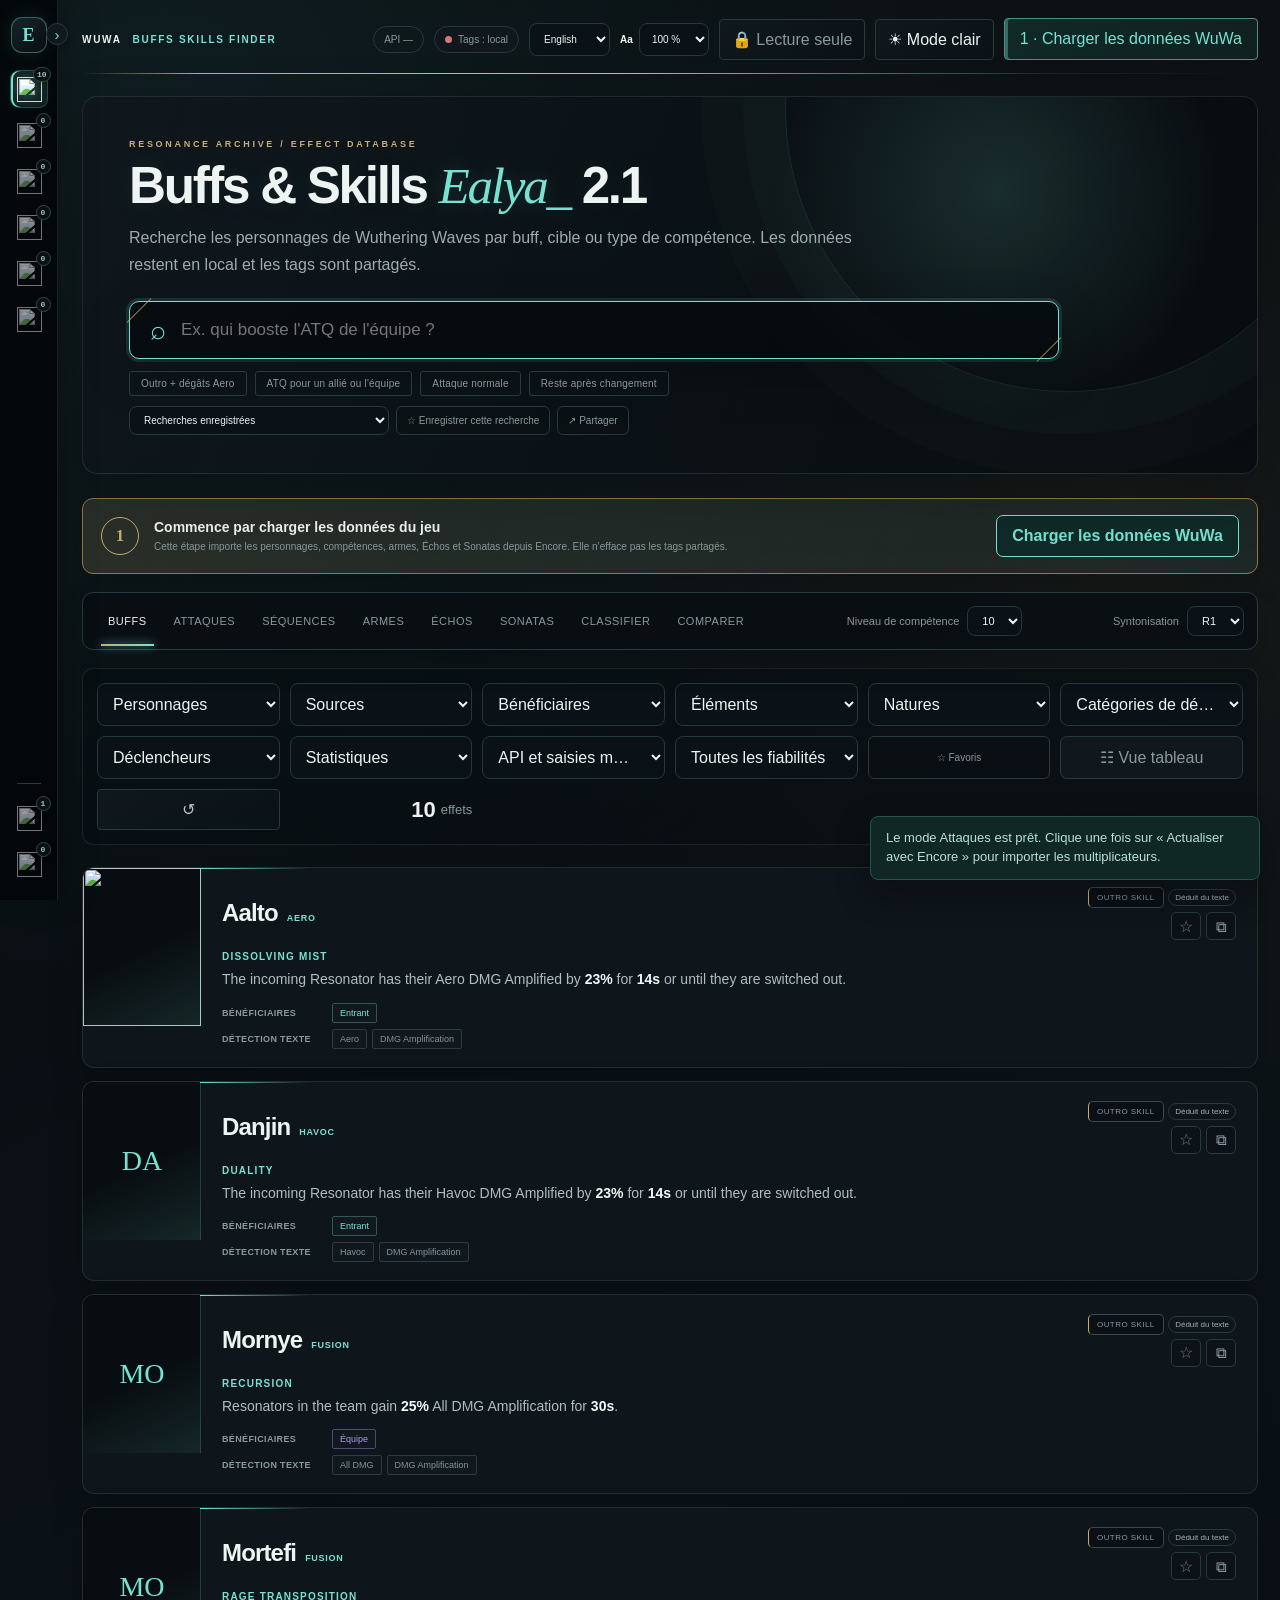
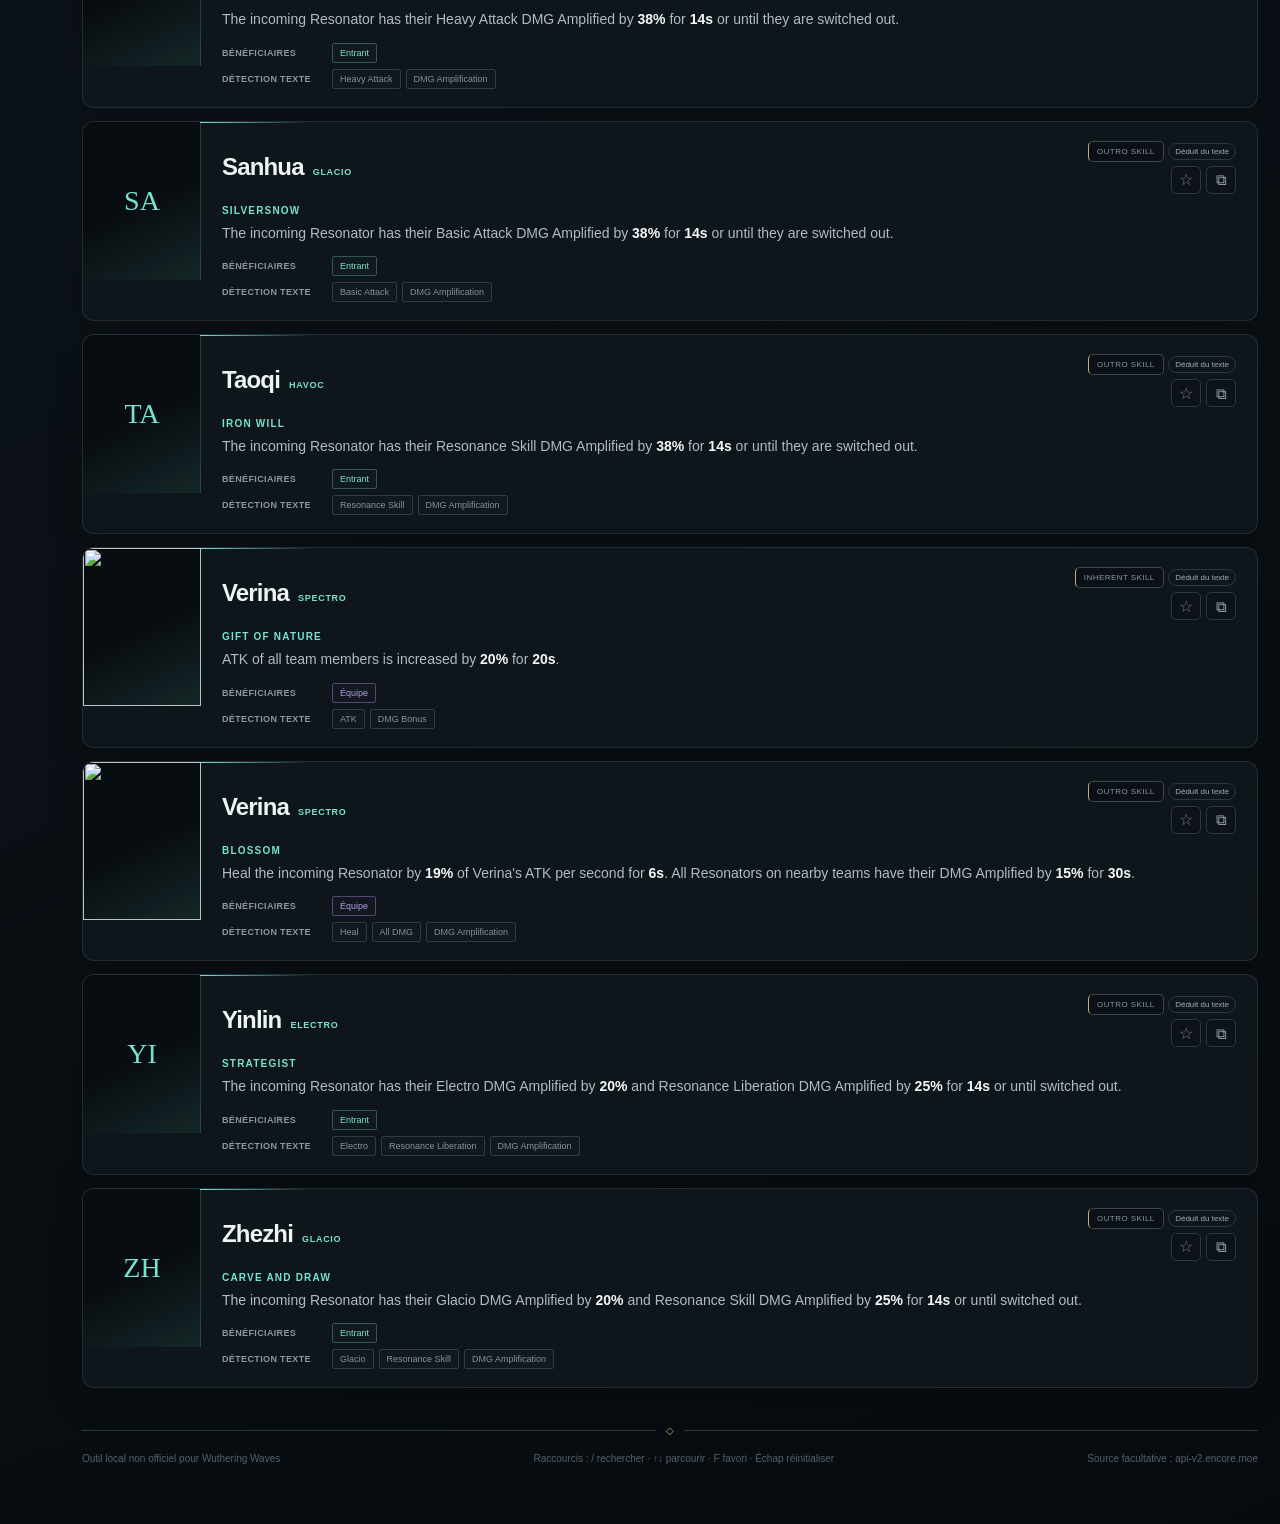
==== commit 9618aab7: "Add files via upload" ====
--- a/skills.html
+++ b/skills.html
@@ -50,6 +50,7 @@
     .examples button:hover{color:var(--cyan);border-color:var(--cyan)}
     .message{position:fixed;z-index:80;right:20px;bottom:20px;width:min(390px,calc(100% - 40px));padding:12px 15px;background:#102825;border:1px solid #27534f;border-radius:8px;color:#b9ded9;font-size:calc(13px * var(--font-scale));line-height:1.45;box-shadow:0 12px 35px rgba(0,0,0,.32);opacity:0;visibility:hidden;pointer-events:none;transform:translateY(12px);transition:opacity .2s ease,transform .2s ease,visibility .2s}
     .message.visible{opacity:1;visibility:visible;transform:translateY(0)}
+    .first-sync-notice{display:grid;grid-template-columns:auto minmax(0,1fr) auto;align-items:center;gap:15px;margin:0 0 18px;padding:16px 18px;border:1px solid #927b43;border-radius:11px;background:linear-gradient(105deg,rgba(199,173,113,.16),rgba(119,226,210,.08));box-shadow:0 12px 32px rgba(0,0,0,.14)}.first-sync-notice[hidden]{display:none}.first-sync-step{display:grid;place-items:center;width:38px;height:38px;border:1px solid var(--gold);border-radius:50%;color:var(--gold);font:700 calc(17px * var(--font-scale)) Georgia,serif}.first-sync-copy strong{display:block;margin-bottom:4px;font-size:calc(14px * var(--font-scale))}.first-sync-copy span{display:block;color:var(--muted);font-size:calc(10px * var(--font-scale));line-height:1.5}.first-sync-action{border:1px solid var(--cyan);border-radius:7px;background:#102a27;color:var(--cyan);padding:11px 15px;font-weight:700;white-space:nowrap}.first-sync-action:disabled{opacity:.55;cursor:wait}
     .modes{display:flex;align-items:center;justify-content:space-between;gap:14px;margin:0 0 18px;padding:0 10px;border:1px solid var(--line);border-radius:8px;background:linear-gradient(100deg,var(--panel),var(--panel-2));box-shadow:0 8px 24px rgba(0,0,0,.12)}
     .mode-buttons{display:flex;gap:3px;flex-wrap:wrap}.mode-buttons button{position:relative;border:0;background:transparent;color:var(--muted);padding:14px 12px;font-size:calc(11px * var(--font-scale));text-transform:uppercase;letter-spacing:.045em}.mode-buttons button::after{content:"";position:absolute;left:20%;right:20%;bottom:-1px;height:2px;background:transparent}
     .mode-buttons button.active{color:var(--text)}.mode-buttons button.active::after{left:8%;right:8%;background:linear-gradient(90deg,var(--gold),var(--cyan));box-shadow:0 0 10px var(--cyan)}
@@ -60,6 +61,7 @@
     .count{display:flex;align-items:center;justify-content:flex-end;color:var(--muted);font-size:calc(13px * var(--font-scale));white-space:nowrap}
     .count strong{font-size:calc(22px * var(--font-scale));color:var(--text);margin-right:5px}
     .results{display:grid;gap:10px}
+    .load-more{justify-self:center;min-width:240px;margin:8px 0 4px;border:1px solid #4f8f88;border-radius:8px;background:linear-gradient(135deg,#102a27,#10201f);color:var(--cyan);padding:12px 18px;font-weight:700}.load-more:hover{border-color:var(--cyan);box-shadow:0 0 0 3px var(--glow)}
     .card{position:relative;display:grid;grid-template-columns:105px 1fr;background:linear-gradient(115deg,var(--panel),var(--panel-2));border:1px solid var(--line);border-radius:9px;min-height:145px;overflow:hidden;box-shadow:0 10px 30px rgba(0,0,0,.13);transition:border-color .18s ease,transform .18s ease,box-shadow .18s ease}.card::before{content:"";position:absolute;z-index:2;left:104px;top:0;width:72px;height:1px;background:linear-gradient(90deg,var(--gold),transparent)}.card:hover{border-color:#3d555b;transform:translateY(-1px);box-shadow:0 14px 34px rgba(0,0,0,.2)}
     .portrait{position:relative;height:145px;align-self:start;background:linear-gradient(145deg,#15282c,#070b0f);display:grid;place-items:center;color:var(--cyan);font:calc(28px * var(--font-scale)) Georgia,serif}.portrait::after{content:"";position:absolute;inset:0;border-right:1px solid rgba(199,173,113,.38);background:linear-gradient(135deg,transparent 65%,rgba(119,226,210,.08));pointer-events:none}
     .portrait img{width:100%;height:100%;object-fit:cover;object-position:center top}
@@ -339,6 +341,8 @@
     html[data-theme="light"] .saved-searches button,html[data-theme="light"] .favorite-filter,html[data-theme="light"] .favorite-button{background:#fff;color:#536765}
     html[data-theme="light"] .api-change-button,html[data-theme="light"] .share-search{background:#fff;color:#536765;border-color:#b8c9c8;box-shadow:0 2px 8px rgba(35,62,59,.05)}
     html[data-theme="light"] .api-change-button:hover,html[data-theme="light"] .share-search:hover{background:#e8f4f2;color:#087b72;border-color:#79aea8}
+    html[data-theme="light"] .load-more{background:#fff;color:#087b72;border-color:#79aea8}html[data-theme="light"] .load-more:hover{background:#e8f4f2}
+    html[data-theme="light"] .first-sync-notice{background:linear-gradient(105deg,#fff8e7,#eaf6f3);border-color:#b79b5c;box-shadow:0 10px 26px rgba(55,67,61,.1)}html[data-theme="light"] .first-sync-action{background:#087b72;color:#fff;border-color:#087b72}
     html[data-theme="light"] .active-filters,html[data-theme="light"] .why-result,html[data-theme="light"] .compatibility-panel,html[data-theme="light"] .coverage-stat,html[data-theme="light"] .quick-compare-card{background:#f4f8f7}
     html[data-theme="light"] .view-toggle{background:#fff;color:#526765}html[data-theme="light"] .view-toggle:hover,html[data-theme="light"] .view-toggle.active{background:#e3f3f0;color:#087b72;border-color:#8cbab5}
     html[data-theme="light"] .result-table-wrap,html[data-theme="light"] .quality-table-wrap,html[data-theme="light"] .quality-panel{background:#fbfcfb}html[data-theme="light"] .result-table th,html[data-theme="light"] .quality-table th{background:#edf4f2;color:#526765}html[data-theme="light"] .result-table tbody tr:hover,html[data-theme="light"] .quality-table tbody tr:hover{background:#edf7f5}
@@ -357,7 +361,7 @@
       .side-rail .rail-button::after{display:none}
       .page,body.rail-expanded .page{width:min(100% - 20px,1180px);padding-bottom:92px}header{align-items:flex-start;margin-bottom:35px}.header-actions{align-items:flex-end;flex-direction:column}.api-button{font-size:calc(10px * var(--font-scale));padding:9px}
       .hero{padding:28px 20px}.hero::after{display:none}h1{font-size:calc(35px * var(--font-scale))}.search{height:54px;padding:0 14px}.search input{font-size:calc(14px * var(--font-scale))}
-      .saved-searches{align-items:stretch;flex-wrap:wrap}.saved-searches select{max-width:none;flex:1 1 100%}.character-overview{grid-template-columns:auto 1fr}.coverage-grid{grid-column:1/-1;grid-template-columns:repeat(2,1fr)}.quick-compare,.synergy-board,.squad-links,.squad-selects{grid-template-columns:1fr}
+      .saved-searches{align-items:stretch;flex-wrap:wrap}.saved-searches select{max-width:none;flex:1 1 100%}.first-sync-notice{grid-template-columns:auto 1fr}.first-sync-action{grid-column:1/-1;width:100%}.character-overview{grid-template-columns:auto 1fr}.coverage-grid{grid-column:1/-1;grid-template-columns:repeat(2,1fr)}.quick-compare,.synergy-board,.squad-links,.squad-selects{grid-template-columns:1fr}
       .modes{align-items:flex-end}.mode-buttons{max-width:calc(100% - 76px)}.mode-buttons button{padding:10px 7px;font-size:calc(10px * var(--font-scale))}.controls{grid-template-columns:1fr 1fr}.count{grid-column:1/-1;justify-content:flex-start}
       .card{grid-template-columns:75px 1fr}.card-body{padding:14px}.topline{align-items:flex-start}.source{display:none}
       .index-row{grid-template-columns:85px 1fr 48px}.damage-slice{grid-template-columns:95px 1fr 38px}
@@ -429,6 +433,12 @@
         <button class="share-search" id="shareSearchButton" type="button">↗ Partager</button>
         <button id="deleteSearchButton" type="button" hidden>Supprimer</button>
       </div>
+    </section>
+
+    <section class="first-sync-notice" id="firstSyncNotice" aria-live="polite">
+      <span class="first-sync-step">1</span>
+      <div class="first-sync-copy"><strong>Commence par charger les données du jeu</strong><span>Cette étape importe les personnages, compétences, armes, Échos et Sonatas depuis Encore. Elle n’efface pas les tags partagés.</span></div>
+      <button class="first-sync-action" id="firstSyncButton" type="button">Charger les données WuWa</button>
     </section>
 
     <div class="message" id="message" role="status" aria-live="polite"></div>
@@ -717,6 +727,8 @@
     let compareC = "";
     let compareView = "skills";
     let resultLayout = localStorage.getItem(RESULT_LAYOUT_STORE) === "table" ? "table" : "cards";
+    let resultLimit = 48;
+    let lastResultSignature = "";
     let rotationWindow = 20;
     let testedElement = "Tous";
     let weaponRank = 1;
@@ -877,6 +889,14 @@
       $("apiVersion").title = apiMeta.ResVer ? `Ressources ${apiMeta.ResVer} · changelist ${apiMeta.Changelist || "?"}` : "Version inconnue — actualise avec Encore";
       const total = (apiChanges.added || []).length + (apiChanges.changed || []).length + (apiChanges.removed || []).length;
       $("apiChangesButton").textContent = total ? `Δ API · ${total}` : "Δ API";
+      updateApiOnboarding();
+    }
+
+    function updateApiOnboarding() {
+      const ready = Boolean(apiMeta.lastSync) && data.some(item=>!item.manual && String(item.id || "").startsWith("encore-"));
+      $("firstSyncNotice").hidden = ready;
+      $("apiChangesButton").hidden = !ready;
+      $("syncButton").textContent = ready ? "↻ Mettre à jour l’API" : "1 · Charger les données WuWa";
     }
 
     function apiComparable(item) {
@@ -1134,6 +1154,7 @@
           data = stored.map(item=>({...item,text:cleanGameText(item.text),tags:Array.isArray(item.tags)?item.tags:[],translations:item.translations || {}}));
           updateCharacters();
           updateSources();
+          updateApiOnboarding();
           render();
         }
       } catch {
@@ -2171,12 +2192,20 @@
       const source = $("sourceFilter").value;
       const target = $("targetFilter").value;
       const element = $("elementFilter").value;
+      const resultSignature = JSON.stringify(currentSearchState());
+      if (resultSignature !== lastResultSignature) {
+        lastResultSignature = resultSignature;
+        resultLimit = mode === "attack" ? 36 : 60;
+      }
       const filtered = data.filter(item => item.kind === mode && (!favoritesOnly || favoriteIds.has(String(item.id))) && matches(item,query) && matchesStructuredFilters(item) && (!character || item.character===character) && (!source || item.source===source) && (!target || effectiveTargets(item).includes(target)) && (!element || item.element===element)).sort((a,b)=>itemValue(a,"character").localeCompare(itemValue(b,"character")) || itemValue(a,"source").localeCompare(itemValue(b,"source")));
       updateRailCounts(filtered.length);
       $("count").textContent = filtered.length;
       $("countLabel").textContent = kindLabels[mode] || "fiches";
-      const resultContent = filtered.length ? (resultLayout === "table" ? compactTableHtml(filtered) : filtered.map(cardHtml).join("")) : `<div class="empty">Aucun résultat dans « ${escapeHtml(kindLabels[mode] || mode)} ». Actualise avec Encore ou retire un filtre.</div>`;
-      $("results").innerHTML = characterOverviewHtml(character) + resultContent;
+      const visible = filtered.slice(0,resultLimit);
+      const resultContent = visible.length ? (resultLayout === "table" ? compactTableHtml(visible) : visible.map(cardHtml).join("")) : `<div class="empty">Aucun résultat dans « ${escapeHtml(kindLabels[mode] || mode)} ». Actualise avec Encore ou retire un filtre.</div>`;
+      const remaining = Math.max(0,filtered.length-visible.length);
+      const moreButton = remaining ? `<button class="load-more" type="button" data-load-more>Afficher ${Math.min(mode === "attack" ? 36 : 60,remaining)} fiche${remaining>1?"s":""} de plus · ${remaining} restante${remaining>1?"s":""}</button>` : "";
+      $("results").innerHTML = characterOverviewHtml(character) + resultContent + moreButton;
     }
 
     function message(text) {
@@ -2627,7 +2656,10 @@
 
     async function syncEncore() {
       const button = $("syncButton");
+      const firstButton = $("firstSyncButton");
       button.disabled = true;
+      firstButton.disabled = true;
+      firstButton.textContent = "Chargement des données…";
       try {
         const previousApi = data.filter(item=>!item.manual);
         const latest = await apiJson("en","new",false);
@@ -2660,7 +2692,9 @@
         message(`Import Encore interrompu : ${error.message}. Les données déjà enregistrées restent disponibles.`);
       } finally {
         button.disabled = false;
-        button.textContent = "↻ Tout actualiser avec Encore";
+        firstButton.disabled = false;
+        firstButton.textContent = "Charger les données WuWa";
+        updateApiOnboarding();
       }
     }
 
@@ -2787,6 +2821,12 @@
       if (event.target.id === "compareA" || event.target.id === "compareB" || event.target.id === "compareC" || event.target.id === "rotationWindow" || event.target.id === "testedElement" || event.target.matches("[data-damage-field]") || event.target.matches("[data-equipment-field]")) renderComparison();
     });
     $("results").addEventListener("click",async event=>{
+      const loadMoreButton=event.target.closest("[data-load-more]");
+      if(loadMoreButton){
+        resultLimit += mode === "attack" ? 36 : 60;
+        render();
+        return;
+      }
       const qualityCharacter=event.target.closest("[data-quality-character]");
       if(qualityCharacter){
         $("characterFilter").value=qualityCharacter.dataset.qualityCharacter;
@@ -3057,6 +3097,7 @@
       message("Recherche enregistrée supprimée.");
     });
     $("syncButton").addEventListener("click",syncEncore);
+    $("firstSyncButton").addEventListener("click",syncEncore);
     $("undoButton").addEventListener("click",()=>{if(editorActionAllowed()) undoLastChange();});
     $("cloudStatus").addEventListener("click",()=>loadSharedTags(true));
     $("addForm").addEventListener("submit",event=>{
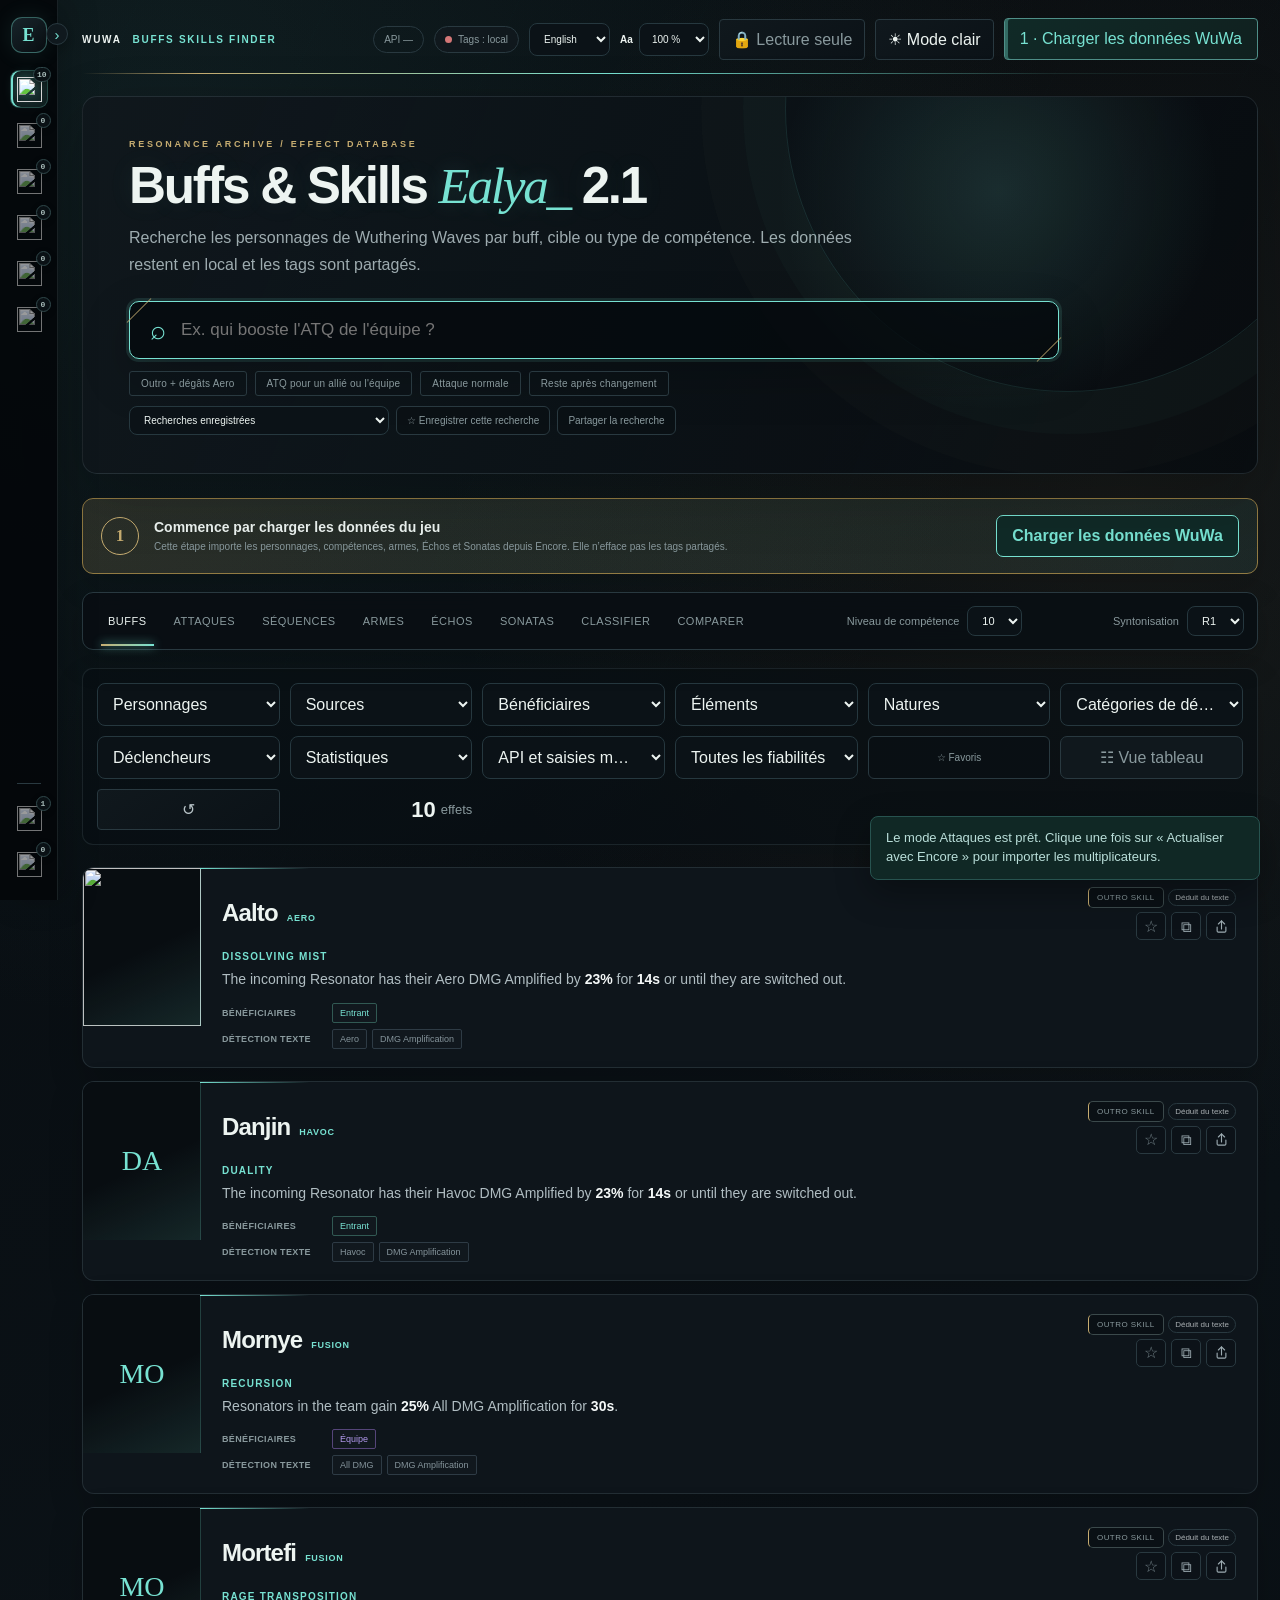
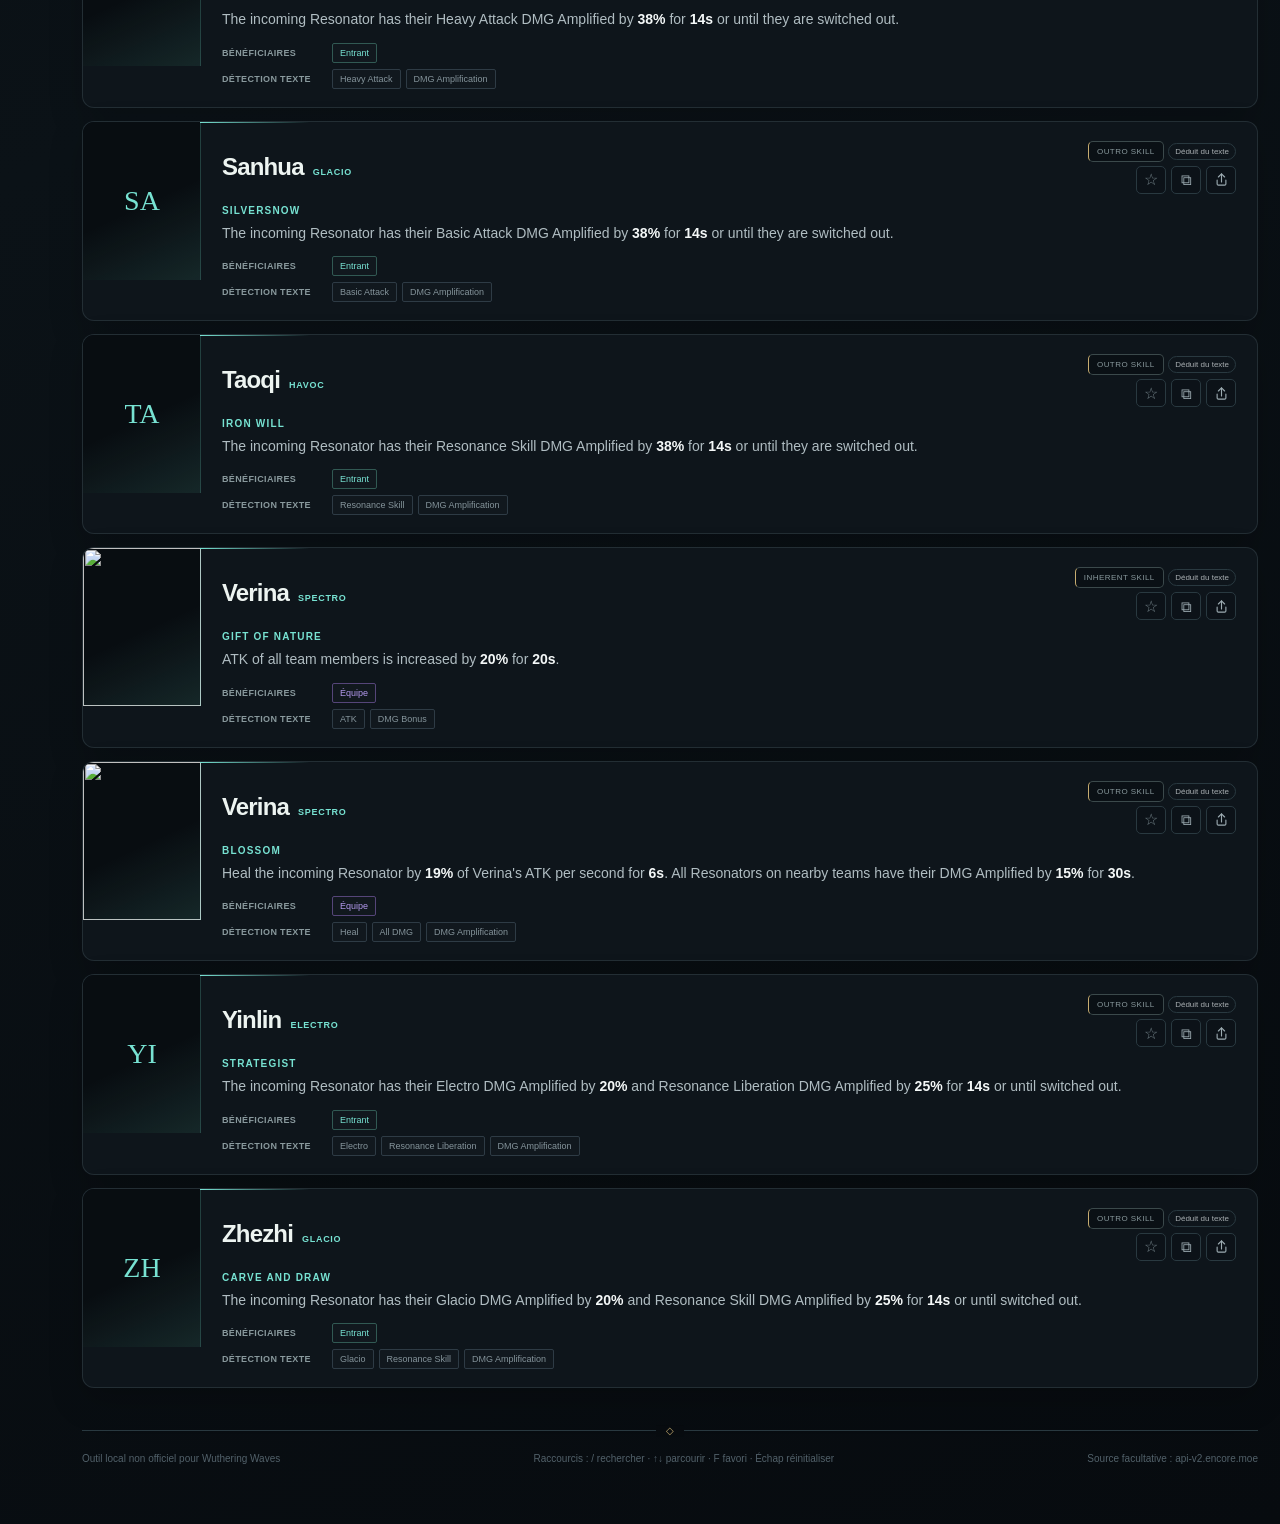
==== commit 2bde4056: "Add files via upload" ====
--- a/skills.html
+++ b/skills.html
@@ -280,19 +280,20 @@
     .active-filters{display:flex;align-items:center;gap:7px;flex-wrap:wrap;margin:-9px 0 17px;padding:10px 12px;border:1px solid var(--line);border-radius:9px;background:rgba(9,15,19,.58)}.active-filters[hidden]{display:none}.active-filters-label{color:var(--muted);font-size:calc(9px * var(--font-scale));text-transform:uppercase;letter-spacing:.08em}.filter-chip{border:1px solid #35504f;border-radius:14px;background:#10211f;color:#b8d6d2;padding:5px 9px;font-size:calc(9px * var(--font-scale))}.filter-chip:hover{border-color:var(--cyan);color:var(--cyan)}
     .favorite-button{width:30px;height:28px;display:grid;place-items:center;border:1px solid var(--line);border-radius:5px;background:#0c1218;color:#728187;padding:0;font-size:calc(16px * var(--font-scale))}.favorite-button:hover,.favorite-button.active{color:#e4be5c;border-color:#9a7c36}.favorite-button.active{background:rgba(228,190,92,.09)}
     .reliability-badge{display:inline-flex;align-items:center;border:1px solid var(--line);border-radius:10px;padding:3px 6px;color:var(--muted);font-size:calc(8px * var(--font-scale));white-space:nowrap}.reliability-badge.verified{color:var(--cyan);border-color:#39746e}.reliability-badge.manual{color:var(--violet);border-color:#66528e}.reliability-badge.structured{color:#c7ad71;border-color:#6d6034}.reliability-badge.inferred{color:#a8aeb1}
-    .why-result,.compatibility-panel{margin:10px 0 0;border:1px solid var(--line);border-radius:7px;background:#0a1116;overflow:hidden}.why-result summary,.compatibility-panel summary{padding:9px 11px;color:var(--muted);font-size:calc(9px * var(--font-scale))}.why-result p{margin:0;padding:0 11px 11px;color:#aebcc0;font-size:calc(10px * var(--font-scale));line-height:1.55}.compatibility-list{display:grid;gap:6px;padding:9px;border-top:1px solid var(--line)}.compatibility-row{display:flex;justify-content:space-between;gap:12px;padding:8px;border:1px solid var(--line);border-radius:5px;color:var(--text);font-size:calc(10px * var(--font-scale))}.compatibility-row small{color:var(--cyan);text-align:right}.compatibility-empty{padding:10px;color:var(--muted);font-size:calc(10px * var(--font-scale))}
+    .why-result,.compatibility-panel{margin:10px 0 0;border:1px solid var(--line);border-radius:7px;background:#0a1116;overflow:hidden}.why-result summary,.compatibility-panel summary{padding:9px 11px;color:var(--muted);font-size:calc(9px * var(--font-scale))}.why-result p{margin:0;padding:0 11px 11px;color:#aebcc0;font-size:calc(10px * var(--font-scale));line-height:1.55}.compatibility-load{width:100%;border:0;background:transparent;color:var(--muted);padding:10px 11px;text-align:left;font-size:calc(9px * var(--font-scale))}.compatibility-load:hover{color:var(--cyan);background:rgba(119,226,210,.04)}.compatibility-load:disabled{cursor:wait;opacity:.65}.compatibility-list{display:grid;gap:6px;padding:9px;border-top:1px solid var(--line)}.compatibility-row{display:flex;justify-content:space-between;gap:12px;padding:8px;border:1px solid var(--line);border-radius:5px;color:var(--text);font-size:calc(10px * var(--font-scale))}.compatibility-row small{color:var(--cyan);text-align:right}.compatibility-empty{padding:10px;color:var(--muted);font-size:calc(10px * var(--font-scale))}
     .character-overview{display:grid;grid-template-columns:auto minmax(180px,.8fr) minmax(280px,1.3fr);align-items:center;gap:18px;margin-bottom:13px;padding:16px;border:1px solid rgba(113,137,145,.24);border-radius:12px;background:linear-gradient(120deg,#10181e,#0a1015);box-shadow:0 14px 32px rgba(0,0,0,.14)}.character-overview img,.character-overview-avatar{width:74px;height:74px;border-radius:10px;object-fit:cover;object-position:center top;background:#080d11}.character-overview h2{margin:0 0 5px;font-size:calc(23px * var(--font-scale))}.character-overview p{margin:0;color:var(--muted);font-size:calc(10px * var(--font-scale));line-height:1.5}.coverage-grid{display:grid;grid-template-columns:repeat(4,1fr);gap:7px}.coverage-stat{padding:9px;border:1px solid var(--line);border-radius:7px;background:#0a1116}.coverage-stat strong{display:block;color:var(--cyan);font-size:calc(16px * var(--font-scale))}.coverage-stat span{color:var(--muted);font-size:calc(8px * var(--font-scale));text-transform:uppercase;letter-spacing:.06em}
     .quick-compare{grid-column:1/-1;display:grid;grid-template-columns:1fr 1fr;gap:10px;margin-bottom:2px}.quick-compare-card{padding:14px;border:1px solid var(--line);border-radius:10px;background:#0a1116}.quick-compare-card h3{margin:0 0 10px;font-size:calc(14px * var(--font-scale))}.quick-metrics{display:grid;grid-template-columns:repeat(3,1fr);gap:6px}.quick-metric{padding:8px;border:1px solid var(--line);border-radius:6px}.quick-metric strong{display:block;color:var(--cyan);font-size:calc(16px * var(--font-scale))}.quick-metric span{color:var(--muted);font-size:calc(8px * var(--font-scale));text-transform:uppercase}
     .view-toggle{border:1px solid var(--line);border-radius:7px;background:var(--panel);color:var(--muted);padding:10px 12px;white-space:nowrap}.view-toggle:hover,.view-toggle.active{color:var(--cyan);border-color:#39746e;background:#10211f}
     .result-table-wrap,.quality-table-wrap{width:100%;overflow:auto;border:1px solid var(--line);border-radius:11px;background:var(--panel)}
     .result-table,.quality-table{width:100%;border-collapse:collapse;text-align:left}.result-table th,.quality-table th{position:sticky;top:0;z-index:1;padding:10px 11px;background:#0a1116;color:var(--muted);font-size:calc(8px * var(--font-scale));letter-spacing:.07em;text-transform:uppercase;white-space:nowrap}.result-table td,.quality-table td{padding:10px 11px;border-top:1px solid var(--line);color:var(--text);font-size:calc(10px * var(--font-scale));vertical-align:middle}.result-table tbody tr:hover,.quality-table tbody tr:hover{background:rgba(119,226,210,.035)}.result-table-character{font-weight:700;white-space:nowrap}.result-table-skill{min-width:180px}.result-table-summary{min-width:230px;color:var(--muted)!important;line-height:1.45}.result-table-tags{display:flex;gap:4px;flex-wrap:wrap;min-width:160px}.result-table-tags span{border:1px solid var(--line);border-radius:10px;padding:3px 6px;color:var(--muted);font-size:calc(8px * var(--font-scale))}.result-table-actions{display:flex;gap:5px;white-space:nowrap}.result-table .favorite-button,.result-table .copy-description,.result-table .tag-description{display:inline-grid;vertical-align:middle}
+    .result-table .share-card{display:inline-grid;vertical-align:middle}
     .quality-panel{margin-bottom:14px;border:1px solid var(--line);border-radius:11px;background:linear-gradient(120deg,var(--panel),var(--panel-2));overflow:hidden}.quality-panel>summary{display:flex;align-items:center;justify-content:space-between;padding:13px 15px;color:var(--text);font-weight:700}.quality-panel>summary small{color:var(--muted);font-weight:400}.quality-table-wrap{border:0;border-top:1px solid var(--line);border-radius:0}.quality-character{border:0;background:transparent;color:var(--text);font-weight:700;padding:0;text-align:left}.quality-character:hover{color:var(--cyan)}.quality-progress{display:grid;grid-template-columns:minmax(80px,1fr) 38px;align-items:center;gap:8px;min-width:130px}.quality-progress .progress-track{margin:0}.quality-progress strong{color:var(--cyan);font-size:calc(10px * var(--font-scale));text-align:right}.quality-warning{color:#cfb55f}.quality-good{color:var(--cyan)}
     .synergy-board{grid-column:1/-1;display:grid;grid-template-columns:1fr 1fr;gap:12px}.synergy-card{padding:17px;border:1px solid var(--line);border-radius:12px;background:linear-gradient(120deg,#10181e,#0a1015)}.synergy-card h3{margin:0 0 5px;font-size:calc(17px * var(--font-scale))}.synergy-card>p{margin:0 0 14px;color:var(--muted);font-size:calc(10px * var(--font-scale));line-height:1.5}.synergy-score{display:grid;grid-template-columns:repeat(3,1fr);gap:6px;margin-bottom:12px}.synergy-score div{padding:9px;border:1px solid var(--line);border-radius:7px;background:#0a1116}.synergy-score strong{display:block;color:var(--cyan);font-size:calc(16px * var(--font-scale))}.synergy-score span{color:var(--muted);font-size:calc(8px * var(--font-scale));text-transform:uppercase}.synergy-list{display:grid;gap:7px}.synergy-row{padding:10px;border:1px solid var(--line);border-radius:7px;background:#0a1116}.synergy-row-head{display:flex;justify-content:space-between;gap:10px}.synergy-row-head strong{font-size:calc(11px * var(--font-scale))}.synergy-row-head span{color:var(--cyan);font-size:calc(9px * var(--font-scale));white-space:nowrap}.synergy-row p{margin:6px 0 0;color:var(--muted);font-size:calc(9px * var(--font-scale));line-height:1.45}.synergy-none{padding:13px;border:1px dashed var(--line);border-radius:7px;color:var(--muted);font-size:calc(10px * var(--font-scale))}
     .effect-facts{display:grid;grid-template-columns:repeat(auto-fit,minmax(125px,1fr));gap:6px;margin-top:12px;padding:9px;border:1px solid var(--line);border-radius:8px;background:#0a1116}.effect-fact{min-width:0;padding:7px 8px;border-left:2px solid #315953}.effect-fact span{display:block;color:var(--muted);font-size:calc(8px * var(--font-scale));font-weight:700;letter-spacing:.06em;text-transform:uppercase}.effect-fact strong{display:block;margin-top:4px;color:var(--text);font-size:calc(10px * var(--font-scale));line-height:1.4;overflow-wrap:anywhere}.effect-fact.manual{border-left-color:var(--violet)}
     .condition-options{display:grid;grid-template-columns:repeat(2,minmax(0,1fr));gap:8px;margin-top:8px}.condition-option{display:flex;align-items:center;gap:8px;padding:9px 10px;border:1px solid var(--line);border-radius:7px;color:var(--muted);font-size:calc(10px * var(--font-scale))}.condition-option input{accent-color:var(--cyan)}
     .raw-compare{grid-column:1/-1;overflow:auto;border:1px solid var(--line);border-radius:11px;background:var(--panel)}.raw-compare table{width:100%;border-collapse:collapse}.raw-compare th,.raw-compare td{padding:11px 12px;border-top:1px solid var(--line);text-align:left;vertical-align:top;font-size:calc(10px * var(--font-scale))}.raw-compare thead th{border-top:0;background:#0a1116;color:var(--muted);font-size:calc(8px * var(--font-scale));text-transform:uppercase;letter-spacing:.06em}.raw-compare td strong{display:block;margin-bottom:4px}.raw-compare td small{display:block;color:var(--muted);line-height:1.45}.raw-character{white-space:nowrap;color:var(--cyan)}
     .squad-selects{grid-column:1/-1;display:grid;grid-template-columns:repeat(3,1fr);gap:9px;margin-bottom:3px}.squad-selects label{color:var(--muted);font-size:calc(9px * var(--font-scale));text-transform:uppercase;letter-spacing:.06em}.squad-selects select{margin-top:5px}.squad-board{grid-column:1/-1;display:grid;gap:10px}.squad-member{border:1px solid var(--line);border-radius:11px;background:linear-gradient(120deg,#10181e,#0a1015);padding:15px}.squad-member h3{margin:0 0 4px;font-size:calc(16px * var(--font-scale))}.squad-member>p{margin:0 0 11px;color:var(--muted);font-size:calc(10px * var(--font-scale))}.squad-links{display:grid;grid-template-columns:1fr 1fr;gap:8px}.squad-link{padding:10px;border:1px solid var(--line);border-radius:8px;background:#0a1116}.squad-link>strong{display:block;margin-bottom:7px;color:var(--cyan);font-size:calc(10px * var(--font-scale))}.squad-effect{display:flex;justify-content:space-between;gap:10px;padding:6px 0;border-top:1px solid var(--line);font-size:calc(9px * var(--font-scale))}.squad-effect:first-of-type{border-top:0}.squad-effect span:last-child{color:var(--muted);text-align:right}.squad-empty{color:var(--muted);font-size:calc(9px * var(--font-scale));line-height:1.45}
-    .api-change-button,.share-search{border:1px solid var(--line);border-radius:6px;background:rgba(10,17,21,.76);color:var(--muted);padding:8px 10px;font-size:calc(10px * var(--font-scale))}.api-change-button:hover,.share-search:hover{color:var(--cyan);border-color:#39746e}.share-card{width:30px;height:28px;display:grid;place-items:center;border:1px solid var(--line);border-radius:5px;background:#0c1218;color:#9cabb1;padding:0}.share-card:hover{color:var(--cyan);border-color:var(--cyan)}
+    .api-change-button,.share-search{border:1px solid var(--line);border-radius:6px;background:rgba(10,17,21,.76);color:var(--muted);padding:8px 10px;font-size:calc(10px * var(--font-scale))}.api-change-button:hover,.share-search:hover{color:var(--cyan);border-color:#39746e}.share-card{width:30px;height:28px;display:grid;place-items:center;border:1px solid var(--line);border-radius:5px;background:#0c1218;color:#9cabb1;padding:0}.share-card svg{width:15px;height:15px;fill:none;stroke:currentColor;stroke-width:1.8;stroke-linecap:round;stroke-linejoin:round}.share-card:hover{color:var(--cyan);border-color:var(--cyan)}.share-character{border:1px solid var(--line);border-radius:6px;background:transparent;color:var(--muted);padding:7px 9px;font-size:calc(9px * var(--font-scale));white-space:nowrap}.share-character:hover{color:var(--cyan);border-color:#39746e}.shared-highlight{animation:sharedPulse 2.2s ease}@keyframes sharedPulse{0%,100%{box-shadow:0 10px 30px rgba(0,0,0,.13)}25%,65%{border-color:var(--cyan);box-shadow:0 0 0 4px var(--glow),0 14px 34px rgba(0,0,0,.18)}}
     .change-dialog{width:min(900px,calc(100% - 30px));max-height:min(820px,calc(100vh - 40px));overflow:auto;background:var(--panel);border:1px solid var(--line);border-radius:13px;box-shadow:0 24px 80px rgba(0,0,0,.45)}.change-summary{display:grid;grid-template-columns:repeat(3,1fr);gap:8px;padding:15px}.change-summary div{padding:12px;border:1px solid var(--line);border-radius:8px;background:#0a1116}.change-summary strong{display:block;color:var(--cyan);font-size:calc(20px * var(--font-scale))}.change-summary span{color:var(--muted);font-size:calc(9px * var(--font-scale));text-transform:uppercase}.change-list{display:grid;gap:7px;padding:0 15px 17px}.change-row{display:grid;grid-template-columns:90px minmax(0,1fr) auto;gap:10px;align-items:center;padding:10px;border:1px solid var(--line);border-radius:7px}.change-kind{color:var(--cyan);font-size:calc(9px * var(--font-scale));text-transform:uppercase}.change-row small{color:var(--muted)}
     html[data-theme="light"] .side-rail{background:rgba(247,250,249,.98);border-right-color:#c9d8d6;box-shadow:10px 0 28px rgba(35,62,59,.1)}
     html[data-theme="light"] .hero{background:radial-gradient(circle at 78% 25%,rgba(8,123,114,.12),transparent 24%),linear-gradient(112deg,#fff,#eef4f2)}
@@ -341,6 +342,7 @@
     html[data-theme="light"] .saved-searches button,html[data-theme="light"] .favorite-filter,html[data-theme="light"] .favorite-button{background:#fff;color:#536765}
     html[data-theme="light"] .api-change-button,html[data-theme="light"] .share-search{background:#fff;color:#536765;border-color:#b8c9c8;box-shadow:0 2px 8px rgba(35,62,59,.05)}
     html[data-theme="light"] .api-change-button:hover,html[data-theme="light"] .share-search:hover{background:#e8f4f2;color:#087b72;border-color:#79aea8}
+    html[data-theme="light"] .share-card,html[data-theme="light"] .share-character{background:#fff;color:#536765;border-color:#b8c9c8}html[data-theme="light"] .share-card:hover,html[data-theme="light"] .share-character:hover{background:#e8f4f2;color:#087b72;border-color:#79aea8}
     html[data-theme="light"] .load-more{background:#fff;color:#087b72;border-color:#79aea8}html[data-theme="light"] .load-more:hover{background:#e8f4f2}
     html[data-theme="light"] .first-sync-notice{background:linear-gradient(105deg,#fff8e7,#eaf6f3);border-color:#b79b5c;box-shadow:0 10px 26px rgba(55,67,61,.1)}html[data-theme="light"] .first-sync-action{background:#087b72;color:#fff;border-color:#087b72}
     html[data-theme="light"] .active-filters,html[data-theme="light"] .why-result,html[data-theme="light"] .compatibility-panel,html[data-theme="light"] .coverage-stat,html[data-theme="light"] .quick-compare-card{background:#f4f8f7}
@@ -430,7 +432,7 @@
       <div class="saved-searches">
         <select id="savedSearchSelect" aria-label="Recherches enregistrées"><option value="">Recherches enregistrées</option></select>
         <button id="saveSearchButton" type="button">☆ Enregistrer cette recherche</button>
-        <button class="share-search" id="shareSearchButton" type="button">↗ Partager</button>
+        <button class="share-search" id="shareSearchButton" type="button">Partager la recherche</button>
         <button id="deleteSearchButton" type="button" hidden>Supprimer</button>
       </div>
     </section>
@@ -641,6 +643,7 @@
     const SUPABASE_KEY = "sb_publishable_5lGedqHReA6yoVghac9uLA_aqF-dKDm";
     const SUPABASE_TAG_TABLE = "wuwa_tag_overrides";
     const editIconSvg = '<svg viewBox="0 0 24 24" aria-hidden="true"><path d="M12 20h9"/><path d="M16.5 3.5a2.12 2.12 0 0 1 3 3L8 18l-4 1 1-4Z"/><path d="m15 5 3 3"/></svg>';
+    const shareIconSvg = '<svg viewBox="0 0 24 24" aria-hidden="true"><path d="M12 16V3"/><path d="m7 8 5-5 5 5"/><path d="M5 13v6a2 2 0 0 0 2 2h10a2 2 0 0 0 2-2v-6"/></svg>';
     const targets = {self:"Lui-même",next:"Entrant",team:"Équipe",enemy:"Ennemi",unknown:"À vérifier"};
     const kindLabels = {buff:"effets",attack:"attaques",sequence:"séquences",weapon:"armes",echo:"Échos",sonata:"Sonatas",classify:"attaques à classer"};
     const tagGroups = {
@@ -1569,7 +1572,7 @@
       const title=itemValue(sample,"character") || character;
       return `<section class="character-overview">
         ${sample.portrait?`<img src="${escapeHtml(sample.portrait)}" alt="">`:`<div class="character-overview-avatar">${escapeHtml(title.slice(0,2).toUpperCase())}</div>`}
-        <div><h2>${escapeHtml(title)} <span class="element">${escapeHtml(itemValue(sample,"element"))}</span></h2><p>${items.length} fiches disponibles · progression manuelle ${coverage}%</p></div>
+        <div><h2>${escapeHtml(title)} <span class="element">${escapeHtml(itemValue(sample,"element"))}</span></h2><p>${items.length} fiches disponibles · progression manuelle ${coverage}%</p><button class="share-character" type="button" data-share-character="${escapeHtml(character)}">Partager ce personnage</button></div>
         <div class="coverage-grid">
           <div class="coverage-stat"><strong>${attacks}</strong><span>Attaques</span></div>
           <div class="coverage-stat"><strong>${buffs}</strong><span>Buffs</span></div>
@@ -1580,9 +1583,13 @@
     }
 
     function compatibilityHtml(item) {
+      if (item.kind!=="attack") return "";
+      return `<div class="compatibility-panel" data-compatibility-panel="${escapeHtml(item.id)}"><button class="compatibility-load" type="button" data-load-compatibility="${escapeHtml(item.id)}">＋ Afficher les buffs compatibles</button></div>`;
+    }
+
+    function compatibilityResultsHtml(item) {
       const matches=compatibleBuffs(item);
-      if (item.kind!=="attack") return "";
-      return `<details class="compatibility-panel"><summary>Buffs compatibles par tags · ${matches.length}</summary>${matches.length?`<div class="compatibility-list">${matches.map(({buff,reasons})=>`<div class="compatibility-row"><span>${escapeHtml(itemValue(buff,"character"))} · ${escapeHtml(itemValue(buff,"skillName"))}</span><small>${escapeHtml(reasons.join(" + "))}</small></div>`).join("")}</div>`:'<div class="compatibility-empty">Aucun buff compatible suffisamment fiable avec les tags actuels.</div>'}</details>`;
+      return matches.length ? `<div class="compatibility-list">${matches.map(({buff,reasons})=>`<div class="compatibility-row"><span>${escapeHtml(itemValue(buff,"character"))} · ${escapeHtml(itemValue(buff,"skillName"))}</span><small>${escapeHtml(reasons.join(" + "))}</small></div>`).join("")}</div>` : '<div class="compatibility-empty">Aucun buff compatible suffisamment fiable avec les tags actuels.</div>';
     }
 
     function cardHtml(item) {
@@ -1610,6 +1617,7 @@
                 <div class="card-icon-actions">
                   <button class="favorite-button ${favoriteIds.has(String(item.id))?"active":""}" type="button" data-favorite-id="${escapeHtml(item.id)}" title="${favoriteIds.has(String(item.id))?"Retirer des favoris":"Ajouter aux favoris"}" aria-label="Favori">${favoriteIds.has(String(item.id))?"★":"☆"}</button>
                   <button class="copy-description" type="button" data-copy-id="${escapeHtml(item.id)}" title="Copier la description" aria-label="Copier la description de ${escapeHtml(title)}">⧉</button>
+                  <button class="share-card" type="button" data-share-id="${escapeHtml(item.id)}" title="Partager cette fiche" aria-label="Partager la fiche de ${escapeHtml(title)}">${shareIconSvg}</button>
                   <button class="tag-description ${userTags.length || overrideTargets(override).length || override.verified ? "has-tags" : ""}" type="button" data-tag-id="${escapeHtml(item.id)}" title="Modifier les tags" aria-label="Modifier les tags de ${escapeHtml(title)}">${editIconSvg}</button>
                 </div>
               </div>
@@ -1666,6 +1674,7 @@
             <td><div class="result-table-actions">
               <button class="favorite-button ${favoriteIds.has(String(item.id))?"active":""}" type="button" data-favorite-id="${escapeHtml(item.id)}" title="Favori">${favoriteIds.has(String(item.id))?"★":"☆"}</button>
               <button class="copy-description" type="button" data-copy-id="${escapeHtml(item.id)}" title="Copier la description">⧉</button>
+              <button class="share-card" type="button" data-share-id="${escapeHtml(item.id)}" title="Partager cette fiche" aria-label="Partager cette fiche">${shareIconSvg}</button>
               <button class="tag-description ${manualTags(item).length || itemOverride(item).verified?"has-tags":""}" type="button" data-tag-id="${escapeHtml(item.id)}" title="Modifier les tags">${editIconSvg}</button>
             </div></td>
           </tr>`;
@@ -2195,7 +2204,7 @@
       const resultSignature = JSON.stringify(currentSearchState());
       if (resultSignature !== lastResultSignature) {
         lastResultSignature = resultSignature;
-        resultLimit = mode === "attack" ? 36 : 60;
+        resultLimit = mode === "attack" ? 24 : 60;
       }
       const filtered = data.filter(item => item.kind === mode && (!favoritesOnly || favoriteIds.has(String(item.id))) && matches(item,query) && matchesStructuredFilters(item) && (!character || item.character===character) && (!source || item.source===source) && (!target || effectiveTargets(item).includes(target)) && (!element || item.element===element)).sort((a,b)=>itemValue(a,"character").localeCompare(itemValue(b,"character")) || itemValue(a,"source").localeCompare(itemValue(b,"source")));
       updateRailCounts(filtered.length);
@@ -2204,7 +2213,7 @@
       const visible = filtered.slice(0,resultLimit);
       const resultContent = visible.length ? (resultLayout === "table" ? compactTableHtml(visible) : visible.map(cardHtml).join("")) : `<div class="empty">Aucun résultat dans « ${escapeHtml(kindLabels[mode] || mode)} ». Actualise avec Encore ou retire un filtre.</div>`;
       const remaining = Math.max(0,filtered.length-visible.length);
-      const moreButton = remaining ? `<button class="load-more" type="button" data-load-more>Afficher ${Math.min(mode === "attack" ? 36 : 60,remaining)} fiche${remaining>1?"s":""} de plus · ${remaining} restante${remaining>1?"s":""}</button>` : "";
+      const moreButton = remaining ? `<button class="load-more" type="button" data-load-more>Afficher ${Math.min(mode === "attack" ? 24 : 60,remaining)} fiche${remaining>1?"s":""} de plus · ${remaining} restante${remaining>1?"s":""}</button>` : "";
       $("results").innerHTML = characterOverviewHtml(character) + resultContent + moreButton;
     }
 
@@ -2273,11 +2282,31 @@
 
     async function shareCard(item) {
       if (!item) return;
-      const facts=effectFacts(item);
-      const summary=`${itemValue(item,"character")} — ${itemValue(item,"skillName") || itemValue(item,"source")}\nEffet : ${facts.affected}\nValeur : ${facts.value}\nBénéficiaire : ${facts.targets}\nDurée : ${facts.duration}\nDéclencheur : ${facts.trigger}\nCondition : ${facts.condition}\nFin : ${facts.ending}\n${sharedUrl({type:"card",id:String(item.id),kind:item.kind})}`;
+      const title=`${itemValue(item,"character")} — ${itemValue(item,"skillName") || itemValue(item,"source")}`;
+      const tags=[...new Set([...manualTags(item),...structuredTags(item),...(item.tags || [])])].slice(0,8);
+      const level=Math.max(0,Number($("skillLevel").value)-1);
+      const values=item.kind === "attack" ? (item.attributes || []).slice(0,10).map(row=>`${uiLanguage === "fr" && row.frName ? row.frName : row.name} : ${row.values?.[level] ?? row.values?.at(-1) ?? "—"}${row.unit || ""}`) : [];
+      const lines=[title,`${itemValue(item,"source")} · ${itemValue(item,"element")}`,cleanGameText(itemValue(item,"text")),tags.length ? `Tags : ${tags.join(" · ")}` : "",values.length ? `Niveau ${level+1}\n${values.join("\n")}` : "",sharedUrl({type:"card",id:String(item.id),kind:item.kind})].filter(Boolean);
+      const summary=lines.join("\n");
       try {
-        if (navigator.share && location.protocol !== "file:") await navigator.share({title:`${itemValue(item,"character")} · ${itemValue(item,"skillName")}`,text:summary});
-        else { await copyPlainText(summary); message("Fiche structurée copiée avec son lien."); }
+        if (navigator.share && location.protocol !== "file:") await navigator.share({title,text:summary});
+        else { await copyPlainText(summary); message("Fiche copiée avec ses valeurs et son lien."); }
+      } catch(error) { if (error?.name !== "AbortError") message("Le partage a été refusé par le navigateur."); }
+    }
+
+    async function shareCharacter(character) {
+      const items=data.filter(item=>item.character===character);
+      const sample=items.find(item=>item.portrait) || items[0];
+      if (!sample) return;
+      const counts=Object.fromEntries(["buff","attack","sequence"].map(kind=>[kind,items.filter(item=>item.kind===kind).length]));
+      const state=currentSearchState();
+      state.mode="buff";
+      state.query="";
+      state.filters={...state.filters,characterFilter:character,sourceFilter:"",targetFilter:"",elementFilter:"",natureFilter:"",damageTypeFilter:"",triggerFilter:"",statFilter:"",originFilter:"",reliabilityFilter:""};
+      const text=`${itemValue(sample,"character")} · ${itemValue(sample,"element")}\n${counts.buff} effets · ${counts.attack} attaques · ${counts.sequence} séquences\n${sharedUrl({type:"search",state})}`;
+      try {
+        if (navigator.share && location.protocol !== "file:") await navigator.share({title:`${itemValue(sample,"character")} sur Ealya_`,text});
+        else { await copyPlainText(text); message("Résumé du personnage et lien copiés."); }
       } catch(error) { if (error?.name !== "AbortError") message("Le partage a été refusé par le navigateur."); }
     }
 
@@ -2291,7 +2320,14 @@
           if (!item) return;
           const button=[...document.querySelectorAll("[data-mode]")].find(candidate=>candidate.dataset.mode===(payload.kind || item.kind));
           button?.click();
-          setTimeout(()=>document.querySelector(`[data-card-id="${CSS.escape(String(payload.id))}"]`)?.scrollIntoView({behavior:"smooth",block:"center"}),150);
+          $("characterFilter").value=item.character || "";
+          $("search").value=item.skillName || "";
+          render();
+          setTimeout(()=>{
+            const target=document.querySelector(`[data-card-id="${CSS.escape(String(payload.id))}"]`);
+            target?.classList.add("shared-highlight");
+            target?.scrollIntoView({behavior:"smooth",block:"center"});
+          },150);
         }
       } catch { message("Ce lien partagé n’est pas valide."); }
     }
@@ -2776,6 +2812,10 @@
     });
     document.querySelectorAll("[data-mode]").forEach(button => button.addEventListener("click",()=>{
       mode = button.dataset.mode;
+      if (mode === "attack" && resultLayout !== "table") {
+        resultLayout = "table";
+        localStorage.setItem(RESULT_LAYOUT_STORE,resultLayout);
+      }
       $("search").value = "";
       $("characterFilter").value = "";
       $("sourceFilter").value = "";
@@ -2823,8 +2863,20 @@
     $("results").addEventListener("click",async event=>{
       const loadMoreButton=event.target.closest("[data-load-more]");
       if(loadMoreButton){
-        resultLimit += mode === "attack" ? 36 : 60;
+        resultLimit += mode === "attack" ? 24 : 60;
         render();
+        return;
+      }
+      const compatibilityButton=event.target.closest("[data-load-compatibility]");
+      if(compatibilityButton){
+        const item=data.find(candidate=>String(candidate.id)===String(compatibilityButton.dataset.loadCompatibility));
+        const panel=compatibilityButton.closest("[data-compatibility-panel]");
+        if(!item || !panel) return;
+        compatibilityButton.disabled=true;
+        compatibilityButton.textContent="Calcul des compatibilités…";
+        requestAnimationFrame(()=>{
+          panel.innerHTML=compatibilityResultsHtml(item);
+        });
         return;
       }
       const qualityCharacter=event.target.closest("[data-quality-character]");
@@ -2925,6 +2977,11 @@
       const shareButton = event.target.closest("[data-share-id]");
       if (shareButton) {
         await shareCard(data.find(item=>String(item.id)===String(shareButton.dataset.shareId)));
+        return;
+      }
+      const shareCharacterButton = event.target.closest("[data-share-character]");
+      if (shareCharacterButton) {
+        await shareCharacter(shareCharacterButton.dataset.shareCharacter);
         return;
       }
       const button = event.target.closest(".copy-description");
